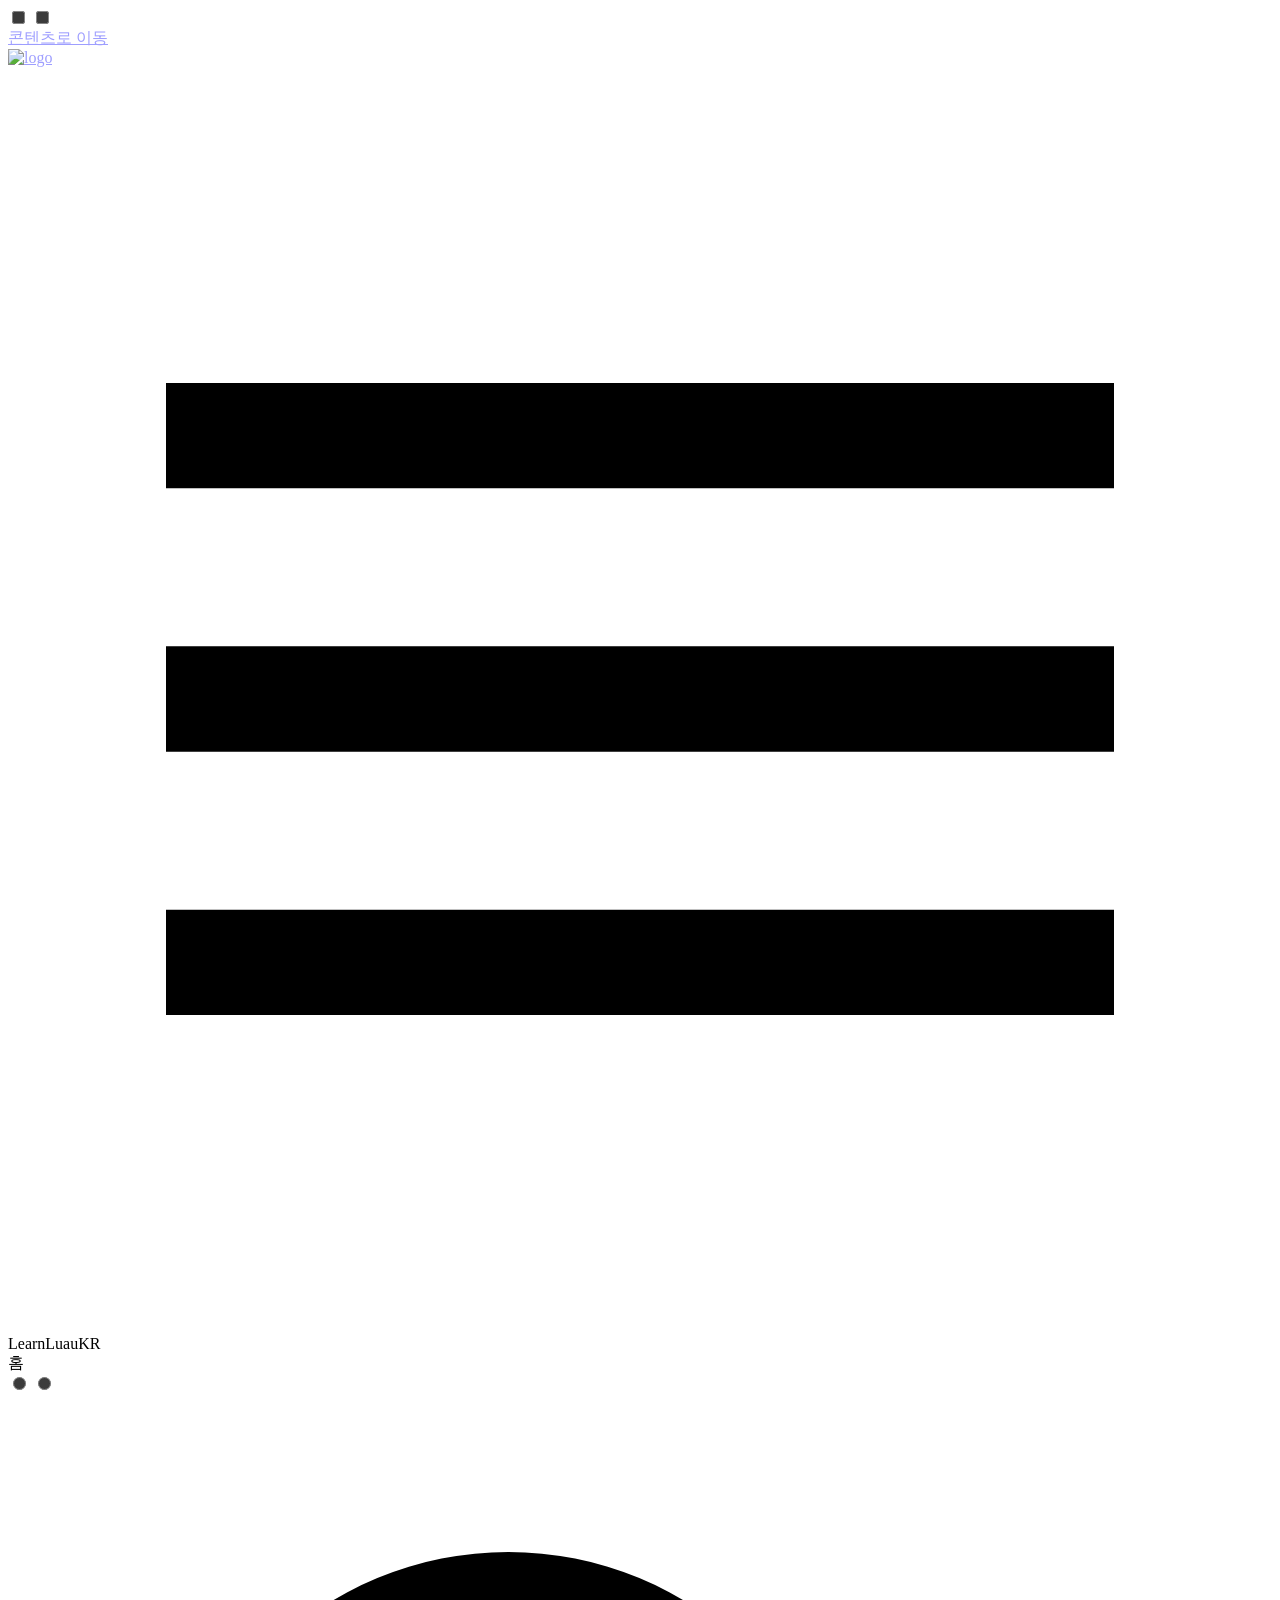
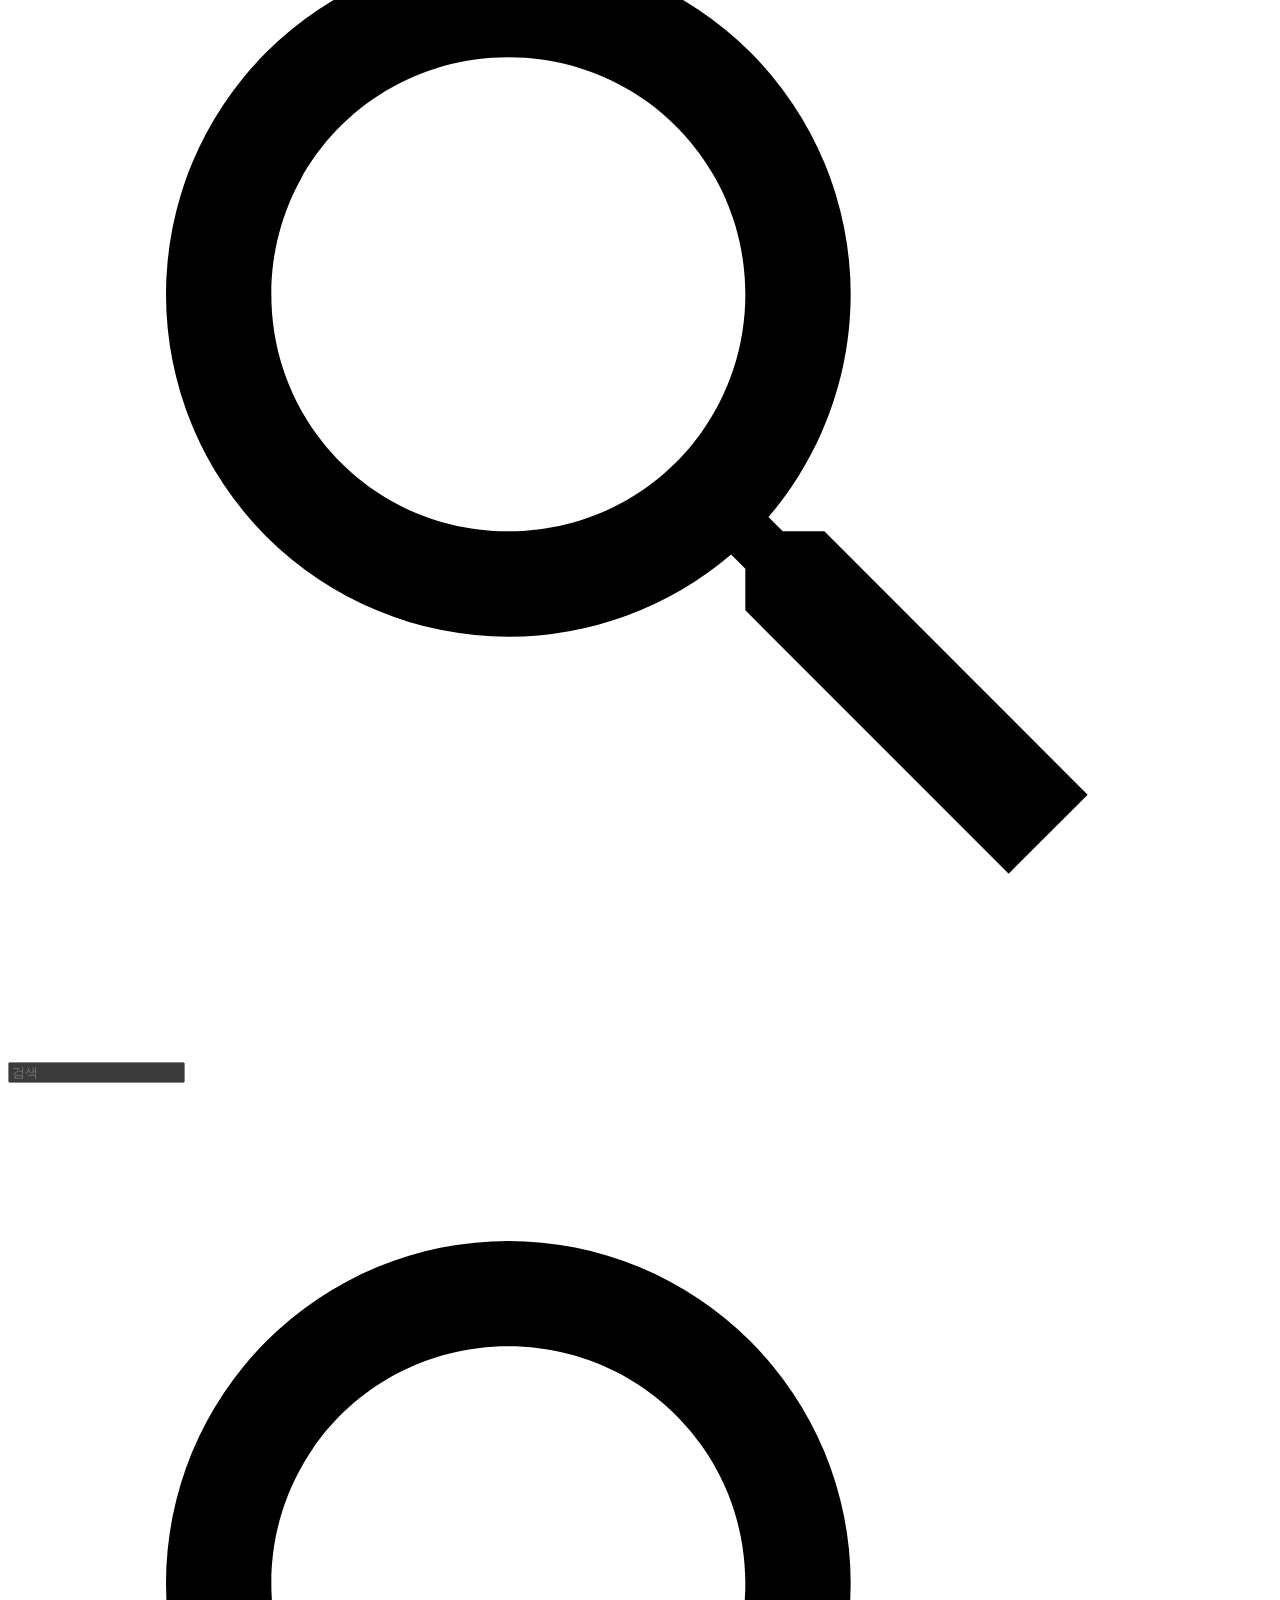
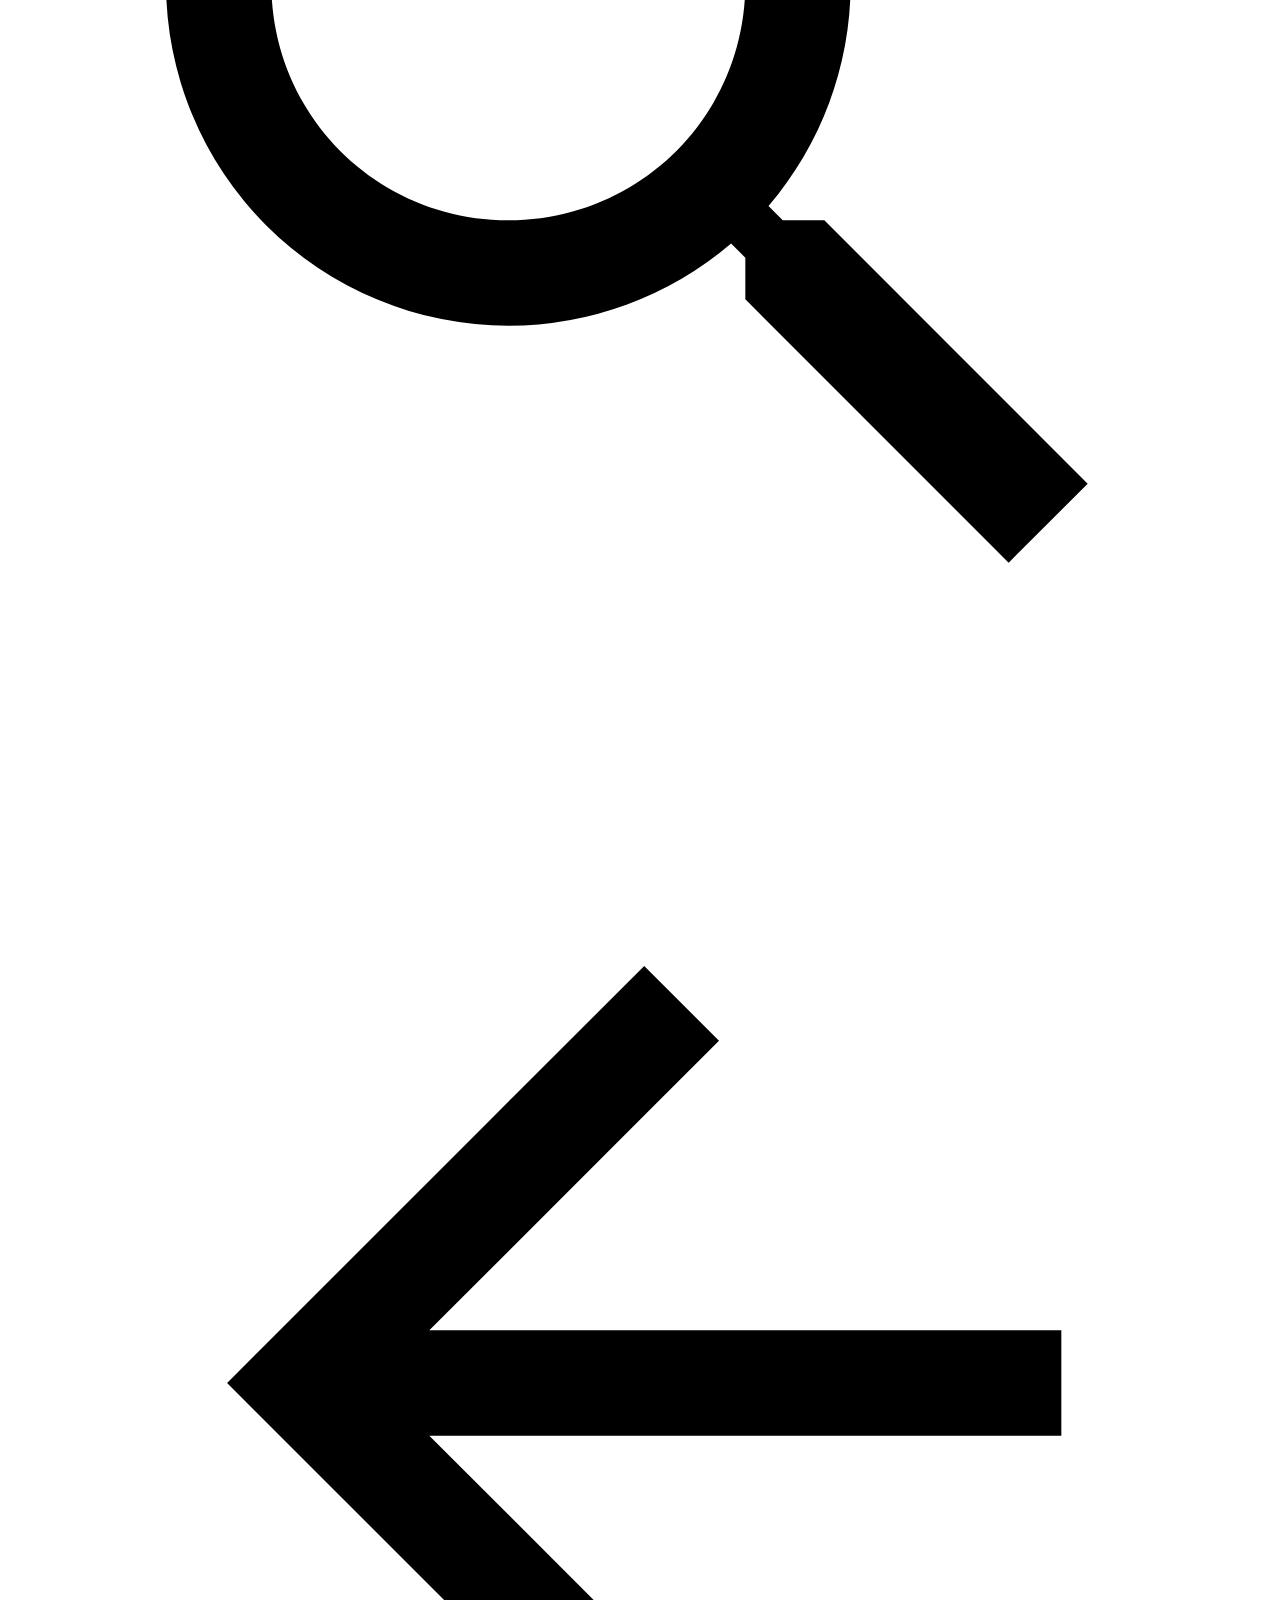
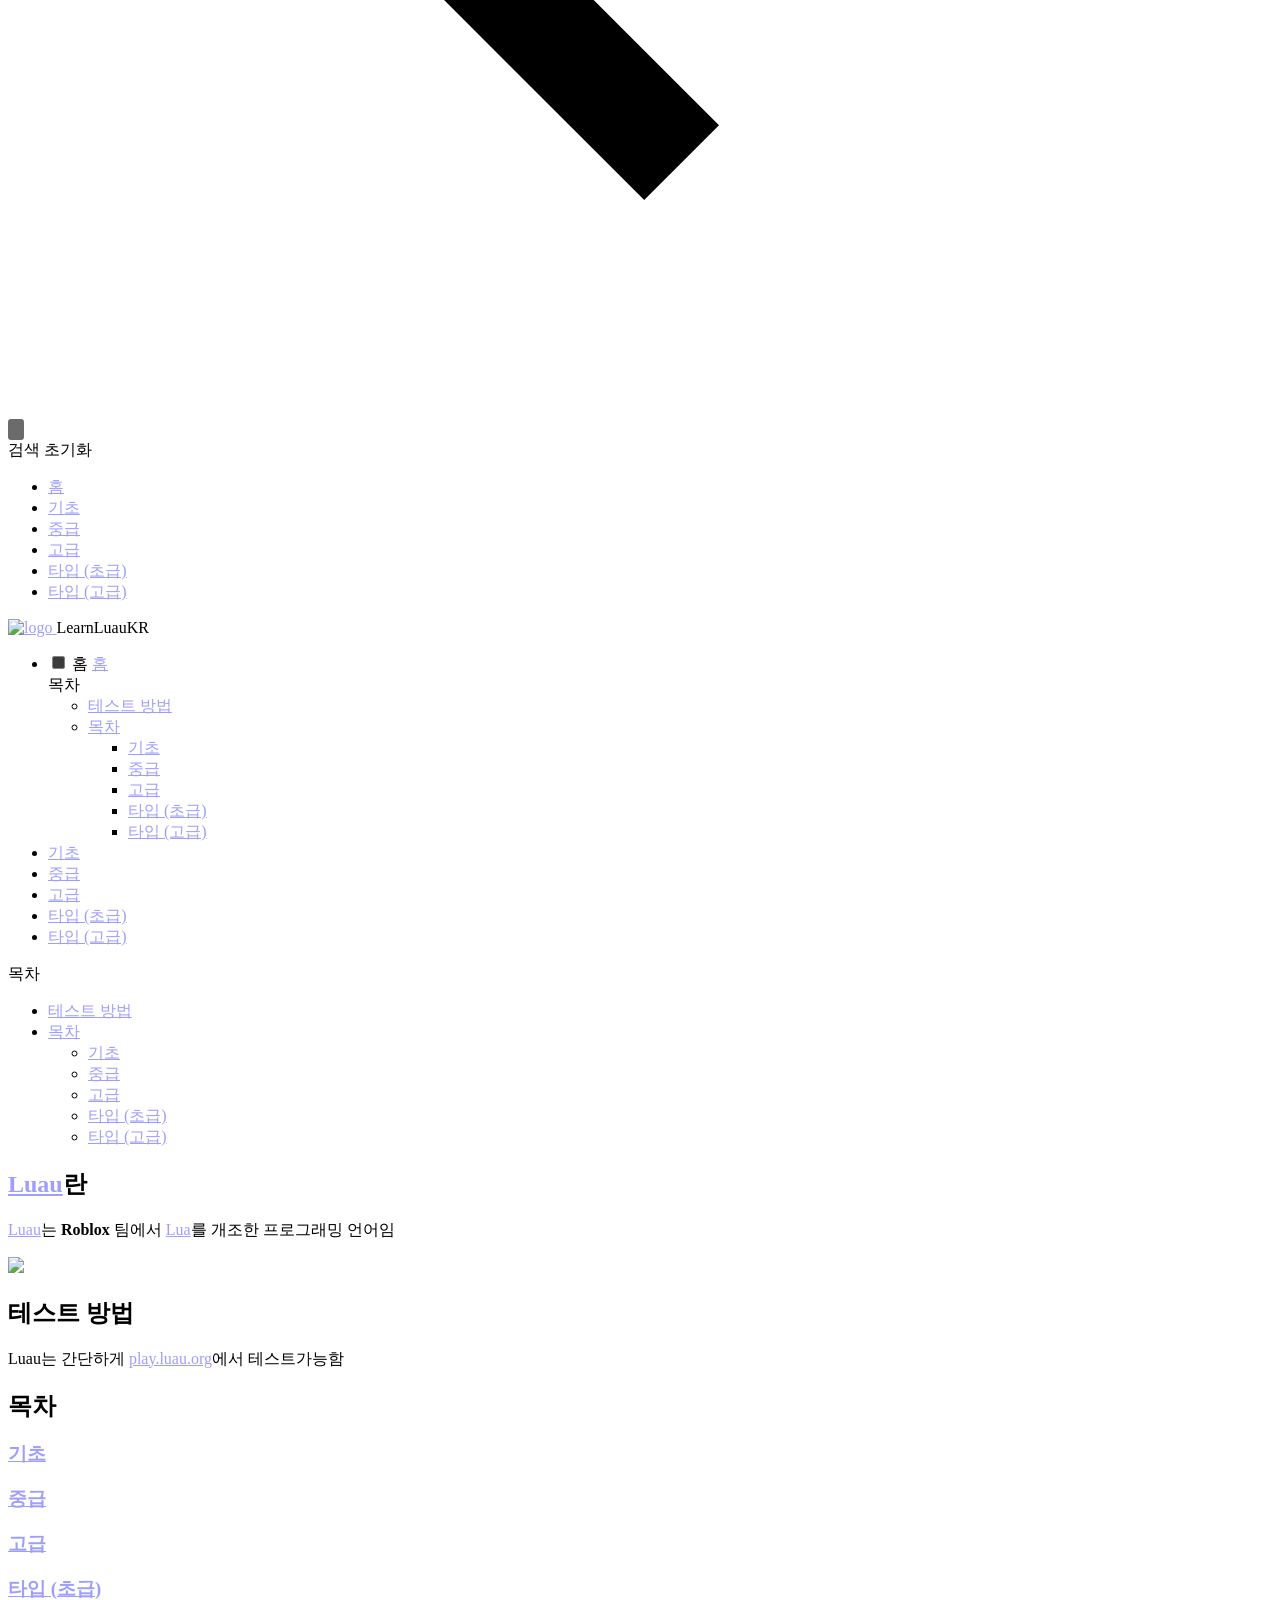
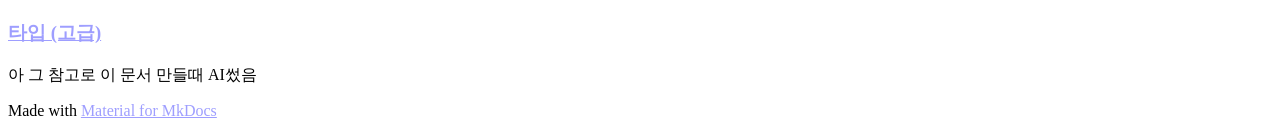
==== index.html @ 38d42d22 "Deployed b1b896c with MkDocs version: 1.6.1" ====
<!doctype html>
<html lang="ko" class="no-js">
  <head>
    
      <meta charset="utf-8">
      <meta name="viewport" content="width=device-width,initial-scale=1">
      
      
      
        <link rel="canonical" href="https://RO-BURa.github.io/LearnLuauKR/">
      
      
      
        <link rel="next" href="basics/">
      
      
        
      
      
      <link rel="icon" href="https://raw.githubusercontent.com/luau-lang/site/master/logo.svg">
      <meta name="generator" content="mkdocs-1.6.1, mkdocs-material-9.7.6">
    
    
      
        <title>LearnLuauKR</title>
      
    
    
      <link rel="stylesheet" href="assets/stylesheets/main.484c7ddc.min.css">
      
        
        <link rel="stylesheet" href="assets/stylesheets/palette.ab4e12ef.min.css">
      
      


    
    
      
    
    
      
        
        
        <link rel="preconnect" href="https://fonts.gstatic.com" crossorigin>
        <link rel="stylesheet" href="https://fonts.googleapis.com/css?family=Roboto:300,300i,400,400i,700,700i%7CRoboto+Mono:400,400i,700,700i&display=fallback">
        <style>:root{--md-text-font:"Roboto";--md-code-font:"Roboto Mono"}</style>
      
    
    
    <script>__md_scope=new URL(".",location),__md_hash=e=>[...e].reduce(((e,_)=>(e<<5)-e+_.charCodeAt(0)),0),__md_get=(e,_=localStorage,t=__md_scope)=>JSON.parse(_.getItem(t.pathname+"."+e)),__md_set=(e,_,t=localStorage,a=__md_scope)=>{try{t.setItem(a.pathname+"."+e,JSON.stringify(_))}catch(e){}}</script>
    
      

    
    
  </head>
  
  
    
    
      
    
    
    
    
    <body dir="ltr" data-md-color-scheme="slate" data-md-color-primary="indigo" data-md-color-accent="cyan">
  
    
    <input class="md-toggle" data-md-toggle="drawer" type="checkbox" id="__drawer" autocomplete="off">
    <input class="md-toggle" data-md-toggle="search" type="checkbox" id="__search" autocomplete="off">
    <label class="md-overlay" for="__drawer"></label>
    <div data-md-component="skip">
      
        
        <a href="#luau" class="md-skip">
          콘텐츠로 이동
        </a>
      
    </div>
    <div data-md-component="announce">
      
    </div>
    
    
      

<header class="md-header" data-md-component="header">
  <nav class="md-header__inner md-grid" aria-label="상단/헤더">
    <a href="." title="LearnLuauKR" class="md-header__button md-logo" aria-label="LearnLuauKR" data-md-component="logo">
      
  <img src="https://raw.githubusercontent.com/luau-lang/site/master/logo.svg" alt="logo">

    </a>
    <label class="md-header__button md-icon" for="__drawer">
      
      <svg xmlns="http://www.w3.org/2000/svg" viewBox="0 0 24 24"><path d="M3 6h18v2H3zm0 5h18v2H3zm0 5h18v2H3z"/></svg>
    </label>
    <div class="md-header__title" data-md-component="header-title">
      <div class="md-header__ellipsis">
        <div class="md-header__topic">
          <span class="md-ellipsis">
            LearnLuauKR
          </span>
        </div>
        <div class="md-header__topic" data-md-component="header-topic">
          <span class="md-ellipsis">
            
              홈
            
          </span>
        </div>
      </div>
    </div>
    
      
        <form class="md-header__option" data-md-component="palette">
  
    
    
    
    <input class="md-option" data-md-color-media="" data-md-color-scheme="slate" data-md-color-primary="indigo" data-md-color-accent="cyan"  aria-label="다크 모드"  type="radio" name="__palette" id="__palette_0">
    
      <label class="md-header__button md-icon" title="다크 모드" for="__palette_1" hidden>
        <svg xmlns="http://www.w3.org/2000/svg" viewBox="0 0 24 24"><path d="M12 18c-.89 0-1.74-.2-2.5-.55C11.56 16.5 13 14.42 13 12s-1.44-4.5-3.5-5.45C10.26 6.2 11.11 6 12 6a6 6 0 0 1 6 6 6 6 0 0 1-6 6m8-9.31V4h-4.69L12 .69 8.69 4H4v4.69L.69 12 4 15.31V20h4.69L12 23.31 15.31 20H20v-4.69L23.31 12z"/></svg>
      </label>
    
  
    
    
    
    <input class="md-option" data-md-color-media="" data-md-color-scheme="default" data-md-color-primary="indigo" data-md-color-accent="cyan"  aria-label="라이트 모드"  type="radio" name="__palette" id="__palette_1">
    
      <label class="md-header__button md-icon" title="라이트 모드" for="__palette_0" hidden>
        <svg xmlns="http://www.w3.org/2000/svg" viewBox="0 0 24 24"><path d="M12 8a4 4 0 0 0-4 4 4 4 0 0 0 4 4 4 4 0 0 0 4-4 4 4 0 0 0-4-4m0 10a6 6 0 0 1-6-6 6 6 0 0 1 6-6 6 6 0 0 1 6 6 6 6 0 0 1-6 6m8-9.31V4h-4.69L12 .69 8.69 4H4v4.69L.69 12 4 15.31V20h4.69L12 23.31 15.31 20H20v-4.69L23.31 12z"/></svg>
      </label>
    
  
</form>
      
    
    
      <script>var palette=__md_get("__palette");if(palette&&palette.color){if("(prefers-color-scheme)"===palette.color.media){var media=matchMedia("(prefers-color-scheme: light)"),input=document.querySelector(media.matches?"[data-md-color-media='(prefers-color-scheme: light)']":"[data-md-color-media='(prefers-color-scheme: dark)']");palette.color.media=input.getAttribute("data-md-color-media"),palette.color.scheme=input.getAttribute("data-md-color-scheme"),palette.color.primary=input.getAttribute("data-md-color-primary"),palette.color.accent=input.getAttribute("data-md-color-accent")}for(var[key,value]of Object.entries(palette.color))document.body.setAttribute("data-md-color-"+key,value)}</script>
    
    
    
      
      
        <label class="md-header__button md-icon" for="__search">
          
          <svg xmlns="http://www.w3.org/2000/svg" viewBox="0 0 24 24"><path d="M9.5 3A6.5 6.5 0 0 1 16 9.5c0 1.61-.59 3.09-1.56 4.23l.27.27h.79l5 5-1.5 1.5-5-5v-.79l-.27-.27A6.52 6.52 0 0 1 9.5 16 6.5 6.5 0 0 1 3 9.5 6.5 6.5 0 0 1 9.5 3m0 2C7 5 5 7 5 9.5S7 14 9.5 14 14 12 14 9.5 12 5 9.5 5"/></svg>
        </label>
        <div class="md-search" data-md-component="search" role="dialog">
  <label class="md-search__overlay" for="__search"></label>
  <div class="md-search__inner" role="search">
    <form class="md-search__form" name="search">
      <input type="text" class="md-search__input" name="query" aria-label="검색" placeholder="검색" autocapitalize="off" autocorrect="off" autocomplete="off" spellcheck="false" data-md-component="search-query" required>
      <label class="md-search__icon md-icon" for="__search">
        
        <svg xmlns="http://www.w3.org/2000/svg" viewBox="0 0 24 24"><path d="M9.5 3A6.5 6.5 0 0 1 16 9.5c0 1.61-.59 3.09-1.56 4.23l.27.27h.79l5 5-1.5 1.5-5-5v-.79l-.27-.27A6.52 6.52 0 0 1 9.5 16 6.5 6.5 0 0 1 3 9.5 6.5 6.5 0 0 1 9.5 3m0 2C7 5 5 7 5 9.5S7 14 9.5 14 14 12 14 9.5 12 5 9.5 5"/></svg>
        
        <svg xmlns="http://www.w3.org/2000/svg" viewBox="0 0 24 24"><path d="M20 11v2H8l5.5 5.5-1.42 1.42L4.16 12l7.92-7.92L13.5 5.5 8 11z"/></svg>
      </label>
      <nav class="md-search__options" aria-label="검색">
        
        <button type="reset" class="md-search__icon md-icon" title="지우기" aria-label="지우기" tabindex="-1">
          
          <svg xmlns="http://www.w3.org/2000/svg" viewBox="0 0 24 24"><path d="M19 6.41 17.59 5 12 10.59 6.41 5 5 6.41 10.59 12 5 17.59 6.41 19 12 13.41 17.59 19 19 17.59 13.41 12z"/></svg>
        </button>
      </nav>
      
    </form>
    <div class="md-search__output">
      <div class="md-search__scrollwrap" tabindex="0" data-md-scrollfix>
        <div class="md-search-result" data-md-component="search-result">
          <div class="md-search-result__meta">
            검색 초기화
          </div>
          <ol class="md-search-result__list" role="presentation"></ol>
        </div>
      </div>
    </div>
  </div>
</div>
      
    
    
  </nav>
  
</header>
    
    <div class="md-container" data-md-component="container">
      
      
        
          
            
<nav class="md-tabs" aria-label="탭" data-md-component="tabs">
  <div class="md-grid">
    <ul class="md-tabs__list">
      
        
  
  
  
    
  
  
    <li class="md-tabs__item md-tabs__item--active">
      <a href="." class="md-tabs__link">
        
  
  
    
  
  홈

      </a>
    </li>
  

      
        
  
  
  
  
    <li class="md-tabs__item">
      <a href="basics/" class="md-tabs__link">
        
  
  
    
  
  기초

      </a>
    </li>
  

      
        
  
  
  
  
    <li class="md-tabs__item">
      <a href="intermediate/" class="md-tabs__link">
        
  
  
    
  
  중급

      </a>
    </li>
  

      
        
  
  
  
  
    <li class="md-tabs__item">
      <a href="advanced/" class="md-tabs__link">
        
  
  
    
  
  고급

      </a>
    </li>
  

      
        
  
  
  
  
    <li class="md-tabs__item">
      <a href="types/beginner/" class="md-tabs__link">
        
  
  
    
  
  타입 (초급)

      </a>
    </li>
  

      
        
  
  
  
  
    <li class="md-tabs__item">
      <a href="types/advanced/" class="md-tabs__link">
        
  
  
    
  
  타입 (고급)

      </a>
    </li>
  

      
    </ul>
  </div>
</nav>
          
        
      
      <main class="md-main" data-md-component="main">
        <div class="md-main__inner md-grid">
          
            
              
              <div class="md-sidebar md-sidebar--primary" data-md-component="sidebar" data-md-type="navigation" >
                <div class="md-sidebar__scrollwrap">
                  <div class="md-sidebar__inner">
                    


  


<nav class="md-nav md-nav--primary md-nav--lifted" aria-label="네비게이션" data-md-level="0">
  <label class="md-nav__title" for="__drawer">
    <a href="." title="LearnLuauKR" class="md-nav__button md-logo" aria-label="LearnLuauKR" data-md-component="logo">
      
  <img src="https://raw.githubusercontent.com/luau-lang/site/master/logo.svg" alt="logo">

    </a>
    LearnLuauKR
  </label>
  
  <ul class="md-nav__list" data-md-scrollfix>
    
      
      
  
  
    
  
  
  
    <li class="md-nav__item md-nav__item--active">
      
      <input class="md-nav__toggle md-toggle" type="checkbox" id="__toc">
      
      
        
      
      
        <label class="md-nav__link md-nav__link--active" for="__toc">
          
  
  
  <span class="md-ellipsis">
    
  
    홈
  

    
  </span>
  
  

          <span class="md-nav__icon md-icon"></span>
        </label>
      
      <a href="." class="md-nav__link md-nav__link--active">
        
  
  
  <span class="md-ellipsis">
    
  
    홈
  

    
  </span>
  
  

      </a>
      
        

<nav class="md-nav md-nav--secondary" aria-label="목차">
  
  
  
    
  
  
    <label class="md-nav__title" for="__toc">
      <span class="md-nav__icon md-icon"></span>
      목차
    </label>
    <ul class="md-nav__list" data-md-component="toc" data-md-scrollfix>
      
        <li class="md-nav__item">
  <a href="#_1" class="md-nav__link">
    <span class="md-ellipsis">
      
        테스트 방법
      
    </span>
  </a>
  
</li>
      
        <li class="md-nav__item">
  <a href="#_2" class="md-nav__link">
    <span class="md-ellipsis">
      
        목차
      
    </span>
  </a>
  
    <nav class="md-nav" aria-label="목차">
      <ul class="md-nav__list">
        
          <li class="md-nav__item">
  <a href="#_3" class="md-nav__link">
    <span class="md-ellipsis">
      
        기초
      
    </span>
  </a>
  
</li>
        
          <li class="md-nav__item">
  <a href="#_4" class="md-nav__link">
    <span class="md-ellipsis">
      
        중급
      
    </span>
  </a>
  
</li>
        
          <li class="md-nav__item">
  <a href="#_5" class="md-nav__link">
    <span class="md-ellipsis">
      
        고급
      
    </span>
  </a>
  
</li>
        
          <li class="md-nav__item">
  <a href="#_6" class="md-nav__link">
    <span class="md-ellipsis">
      
        타입 (초급)
      
    </span>
  </a>
  
</li>
        
          <li class="md-nav__item">
  <a href="#_7" class="md-nav__link">
    <span class="md-ellipsis">
      
        타입 (고급)
      
    </span>
  </a>
  
</li>
        
      </ul>
    </nav>
  
</li>
      
    </ul>
  
</nav>
      
    </li>
  

    
      
      
  
  
  
  
    <li class="md-nav__item">
      <a href="basics/" class="md-nav__link">
        
  
  
  <span class="md-ellipsis">
    
  
    기초
  

    
  </span>
  
  

      </a>
    </li>
  

    
      
      
  
  
  
  
    <li class="md-nav__item">
      <a href="intermediate/" class="md-nav__link">
        
  
  
  <span class="md-ellipsis">
    
  
    중급
  

    
  </span>
  
  

      </a>
    </li>
  

    
      
      
  
  
  
  
    <li class="md-nav__item">
      <a href="advanced/" class="md-nav__link">
        
  
  
  <span class="md-ellipsis">
    
  
    고급
  

    
  </span>
  
  

      </a>
    </li>
  

    
      
      
  
  
  
  
    <li class="md-nav__item">
      <a href="types/beginner/" class="md-nav__link">
        
  
  
  <span class="md-ellipsis">
    
  
    타입 (초급)
  

    
  </span>
  
  

      </a>
    </li>
  

    
      
      
  
  
  
  
    <li class="md-nav__item">
      <a href="types/advanced/" class="md-nav__link">
        
  
  
  <span class="md-ellipsis">
    
  
    타입 (고급)
  

    
  </span>
  
  

      </a>
    </li>
  

    
  </ul>
</nav>
                  </div>
                </div>
              </div>
            
            
              
              <div class="md-sidebar md-sidebar--secondary" data-md-component="sidebar" data-md-type="toc" >
                <div class="md-sidebar__scrollwrap">
                  <div class="md-sidebar__inner">
                    

<nav class="md-nav md-nav--secondary" aria-label="목차">
  
  
  
    
  
  
    <label class="md-nav__title" for="__toc">
      <span class="md-nav__icon md-icon"></span>
      목차
    </label>
    <ul class="md-nav__list" data-md-component="toc" data-md-scrollfix>
      
        <li class="md-nav__item">
  <a href="#_1" class="md-nav__link">
    <span class="md-ellipsis">
      
        테스트 방법
      
    </span>
  </a>
  
</li>
      
        <li class="md-nav__item">
  <a href="#_2" class="md-nav__link">
    <span class="md-ellipsis">
      
        목차
      
    </span>
  </a>
  
    <nav class="md-nav" aria-label="목차">
      <ul class="md-nav__list">
        
          <li class="md-nav__item">
  <a href="#_3" class="md-nav__link">
    <span class="md-ellipsis">
      
        기초
      
    </span>
  </a>
  
</li>
        
          <li class="md-nav__item">
  <a href="#_4" class="md-nav__link">
    <span class="md-ellipsis">
      
        중급
      
    </span>
  </a>
  
</li>
        
          <li class="md-nav__item">
  <a href="#_5" class="md-nav__link">
    <span class="md-ellipsis">
      
        고급
      
    </span>
  </a>
  
</li>
        
          <li class="md-nav__item">
  <a href="#_6" class="md-nav__link">
    <span class="md-ellipsis">
      
        타입 (초급)
      
    </span>
  </a>
  
</li>
        
          <li class="md-nav__item">
  <a href="#_7" class="md-nav__link">
    <span class="md-ellipsis">
      
        타입 (고급)
      
    </span>
  </a>
  
</li>
        
      </ul>
    </nav>
  
</li>
      
    </ul>
  
</nav>
                  </div>
                </div>
              </div>
            
          
          
            <div class="md-content" data-md-component="content">
              
              <article class="md-content__inner md-typeset">
                
                  



<h1 id="luau"><a href="https://luau.org/"><strong>Luau</strong></a>란</h1>
<p><a href="https://luau.org/">Luau</a>는 <strong>Roblox</strong> 팀에서 <a href="https://www.lua.org/">Lua</a>를 개조한 프로그래밍 언어임</p>
<p><img src="https://raw.githubusercontent.com/luau-lang/site/master/logo.svg" width="50%"></p>
<h2 id="_1">테스트 방법</h2>
<p>Luau는 간단하게 <a href="https://play.luau.org">play.luau.org</a>에서 테스트가능함</p>
<h2 id="_2">목차</h2>
<h3 id="_3"><a href="basics/">기초</a></h3>
<h3 id="_4"><a href="intermediate/">중급</a></h3>
<h3 id="_5"><a href="advanced/">고급</a></h3>
<h3 id="_6"><a href="types/beginner/">타입 (초급)</a></h3>
<h3 id="_7"><a href="types/advanced/">타입 (고급)</a></h3>
<p>아 그 참고로 이 문서 만들때 AI썼음</p>












                
              </article>
            </div>
          
          
<script>var target=document.getElementById(location.hash.slice(1));target&&target.name&&(target.checked=target.name.startsWith("__tabbed_"))</script>
        </div>
        
          <button type="button" class="md-top md-icon" data-md-component="top" hidden>
  
  <svg xmlns="http://www.w3.org/2000/svg" viewBox="0 0 24 24"><path d="M13 20h-2V8l-5.5 5.5-1.42-1.42L12 4.16l7.92 7.92-1.42 1.42L13 8z"/></svg>
  맨위로
</button>
        
      </main>
      
        <footer class="md-footer">
  
  <div class="md-footer-meta md-typeset">
    <div class="md-footer-meta__inner md-grid">
      <div class="md-copyright">
  
  
    Made with
    <a href="https://squidfunk.github.io/mkdocs-material/" target="_blank" rel="noopener">
      Material for MkDocs
    </a>
  
</div>
      
    </div>
  </div>
</footer>
      
    </div>
    <div class="md-dialog" data-md-component="dialog">
      <div class="md-dialog__inner md-typeset"></div>
    </div>
    
    
    
      
      
      <script id="__config" type="application/json">{"annotate": null, "base": ".", "features": ["navigation.tabs", "navigation.sections", "navigation.top", "content.code.copy", "content.code.annotate"], "search": "assets/javascripts/workers/search.2c215733.min.js", "tags": null, "translations": {"clipboard.copied": "\ud074\ub9bd\ubcf4\ub4dc\uc5d0 \ubcf5\uc0ac\ub428", "clipboard.copy": "\ud074\ub9bd\ubcf4\ub4dc\ub85c \ubcf5\uc0ac", "search.result.more.one": "\uc774 \ubb38\uc11c\uc5d0\uc11c 1\uac1c\uc758 \uac80\uc0c9 \uacb0\uacfc \ub354 \ubcf4\uae30", "search.result.more.other": "\uc774 \ubb38\uc11c\uc5d0\uc11c #\uac1c\uc758 \uac80\uc0c9 \uacb0\uacfc \ub354 \ubcf4\uae30", "search.result.none": "\uac80\uc0c9\uc5b4\uc640 \uc77c\uce58\ud558\ub294 \ubb38\uc11c\uac00 \uc5c6\uc2b5\ub2c8\ub2e4", "search.result.one": "1\uac1c\uc758 \uc77c\uce58\ud558\ub294 \ubb38\uc11c", "search.result.other": "#\uac1c\uc758 \uc77c\uce58\ud558\ub294 \ubb38\uc11c", "search.result.placeholder": "\uac80\uc0c9\uc5b4\ub97c \uc785\ub825\ud558\uc138\uc694", "search.result.term.missing": "\ud3ec\ud568\ub418\uc9c0 \uc54a\uc740 \uac80\uc0c9\uc5b4", "select.version": "\ubc84\uc804 \uc120\ud0dd"}, "version": null}</script>
    
    
      <script src="assets/javascripts/bundle.79ae519e.min.js"></script>
      
    
  </body>
</html>
---- assets/stylesheets/main.484c7ddc.min.css ----
@charset "UTF-8";html{-webkit-text-size-adjust:none;-moz-text-size-adjust:none;text-size-adjust:none;box-sizing:border-box}*,:after,:before{box-sizing:inherit}@media (prefers-reduced-motion){*,:after,:before{transition:none!important}}body{margin:0}a,button,input,label{-webkit-tap-highlight-color:transparent}a{color:inherit;text-decoration:none}hr{border:0;box-sizing:initial;display:block;height:.05rem;overflow:visible;padding:0}small{font-size:80%}sub,sup{line-height:1em}img{border-style:none}table{border-collapse:initial;border-spacing:0}td,th{font-weight:400;vertical-align:top}button{background:#0000;border:0;font-family:inherit;font-size:inherit;margin:0;padding:0}input{border:0;outline:none}:root{--md-primary-fg-color:#4051b5;--md-primary-fg-color--light:#5d6cc0;--md-primary-fg-color--dark:#303fa1;--md-primary-bg-color:#fff;--md-primary-bg-color--light:#ffffffb3;--md-accent-fg-color:#526cfe;--md-accent-fg-color--transparent:#526cfe1a;--md-accent-bg-color:#fff;--md-accent-bg-color--light:#ffffffb3}[data-md-color-scheme=default]{color-scheme:light}[data-md-color-scheme=default] img[src$="#gh-dark-mode-only"],[data-md-color-scheme=default] img[src$="#only-dark"]{display:none}:root,[data-md-color-scheme=default]{--md-hue:225deg;--md-default-fg-color:#000000de;--md-default-fg-color--light:#0000008a;--md-default-fg-color--lighter:#00000052;--md-default-fg-color--lightest:#00000012;--md-default-bg-color:#fff;--md-default-bg-color--light:#ffffffb3;--md-default-bg-color--lighter:#ffffff4d;--md-default-bg-color--lightest:#ffffff1f;--md-code-fg-color:#36464e;--md-code-bg-color:#f5f5f5;--md-code-bg-color--light:#f5f5f5b3;--md-code-bg-color--lighter:#f5f5f54d;--md-code-hl-color:#4287ff;--md-code-hl-color--light:#4287ff1a;--md-code-hl-number-color:#d52a2a;--md-code-hl-special-color:#db1457;--md-code-hl-function-color:#a846b9;--md-code-hl-constant-color:#6e59d9;--md-code-hl-keyword-color:#3f6ec6;--md-code-hl-string-color:#1c7d4d;--md-code-hl-name-color:var(--md-code-fg-color);--md-code-hl-operator-color:var(--md-default-fg-color--light);--md-code-hl-punctuation-color:var(--md-default-fg-color--light);--md-code-hl-comment-color:var(--md-default-fg-color--light);--md-code-hl-generic-color:var(--md-default-fg-color--light);--md-code-hl-variable-color:var(--md-default-fg-color--light);--md-typeset-color:var(--md-default-fg-color);--md-typeset-a-color:var(--md-primary-fg-color);--md-typeset-del-color:#f5503d26;--md-typeset-ins-color:#0bd57026;--md-typeset-kbd-color:#fafafa;--md-typeset-kbd-accent-color:#fff;--md-typeset-kbd-border-color:#b8b8b8;--md-typeset-mark-color:#ffff0080;--md-typeset-table-color:#0000001f;--md-typeset-table-color--light:rgba(0,0,0,.035);--md-admonition-fg-color:var(--md-default-fg-color);--md-admonition-bg-color:var(--md-default-bg-color);--md-warning-fg-color:#000000de;--md-warning-bg-color:#ff9;--md-footer-fg-color:#fff;--md-footer-fg-color--light:#ffffffb3;--md-footer-fg-color--lighter:#ffffff73;--md-footer-bg-color:#000000de;--md-footer-bg-color--dark:#00000052;--md-shadow-z1:0 0.2rem 0.5rem #0000000d,0 0 0.05rem #0000001a;--md-shadow-z2:0 0.2rem 0.5rem #0000001a,0 0 0.05rem #00000040;--md-shadow-z3:0 0.2rem 0.5rem #0003,0 0 0.05rem #00000059}.md-icon svg{fill:currentcolor;display:block;height:1.2rem;width:1.2rem}body{-webkit-font-smoothing:antialiased;-moz-osx-font-smoothing:grayscale;--md-text-font-family:var(--md-text-font,_),-apple-system,BlinkMacSystemFont,Helvetica,Arial,sans-serif;--md-code-font-family:var(--md-code-font,_),SFMono-Regular,Consolas,Menlo,monospace}aside,body,input{font-feature-settings:"kern","liga";color:var(--md-typeset-color);font-family:var(--md-text-font-family)}code,kbd,pre{font-feature-settings:"kern";font-family:var(--md-code-font-family)}:root{--md-typeset-table-sort-icon:url('data:image/svg+xml;charset=utf-8,<svg xmlns="http://www.w3.org/2000/svg" viewBox="0 0 24 24"><path d="m18 21-4-4h3V7h-3l4-4 4 4h-3v10h3M2 19v-2h10v2M2 13v-2h7v2M2 7V5h4v2z"/></svg>');--md-typeset-table-sort-icon--asc:url('data:image/svg+xml;charset=utf-8,<svg xmlns="http://www.w3.org/2000/svg" viewBox="0 0 24 24"><path d="M19 17h3l-4 4-4-4h3V3h2M2 17h10v2H2M6 5v2H2V5m0 6h7v2H2z"/></svg>');--md-typeset-table-sort-icon--desc:url('data:image/svg+xml;charset=utf-8,<svg xmlns="http://www.w3.org/2000/svg" viewBox="0 0 24 24"><path d="M19 7h3l-4-4-4 4h3v14h2M2 17h10v2H2M6 5v2H2V5m0 6h7v2H2z"/></svg>')}.md-typeset{-webkit-print-color-adjust:exact;color-adjust:exact;font-size:.8rem;line-height:1.6;overflow-wrap:break-word}@media print{.md-typeset{font-size:.68rem}}.md-typeset blockquote,.md-typeset dl,.md-typeset figure,.md-typeset ol,.md-typeset pre,.md-typeset ul{margin-bottom:1em;margin-top:1em}.md-typeset h1{color:var(--md-default-fg-color--light);font-size:2em;line-height:1.3;margin:0 0 1.25em}.md-typeset h1,.md-typeset h2{font-weight:300;letter-spacing:-.01em}.md-typeset h2{font-size:1.5625em;line-height:1.4;margin:1.6em 0 .64em}.md-typeset h3{font-size:1.25em;font-weight:400;letter-spacing:-.01em;line-height:1.5;margin:1.6em 0 .8em}.md-typeset h2+h3{margin-top:.8em}.md-typeset h4{font-weight:700;letter-spacing:-.01em;margin:1em 0}.md-typeset h5,.md-typeset h6{color:var(--md-default-fg-color--light);font-size:.8em;font-weight:700;letter-spacing:-.01em;margin:1.25em 0}.md-typeset h5{text-transform:uppercase}.md-typeset h5 code{text-transform:none}.md-typeset hr{border-bottom:.05rem solid var(--md-default-fg-color--lightest);display:flow-root;margin:1.5em 0}.md-typeset a{color:var(--md-typeset-a-color);word-break:break-word}.md-typeset a,.md-typeset a:before{transition:color 125ms}.md-typeset a:focus,.md-typeset a:hover{color:var(--md-accent-fg-color)}.md-typeset a:focus code,.md-typeset a:hover code{background-color:var(--md-accent-fg-color--transparent);color:var(--md-accent-fg-color)}.md-typeset a code{color:var(--md-typeset-a-color)}.md-typeset a.focus-visible{outline-color:var(--md-accent-fg-color);outline-offset:.2rem}.md-typeset code,.md-typeset kbd,.md-typeset pre{color:var(--md-code-fg-color);direction:ltr;font-variant-ligatures:none;transition:background-color 125ms}@media print{.md-typeset code,.md-typeset kbd,.md-typeset pre{white-space:pre-wrap}}.md-typeset code{background-color:var(--md-code-bg-color);border-radius:.1rem;-webkit-box-decoration-break:clone;box-decoration-break:clone;font-size:.85em;padding:0 .2941176471em;transition:color 125ms,background-color 125ms;word-break:break-word}.md-typeset code:not(.focus-visible){-webkit-tap-highlight-color:transparent;outline:none}.md-typeset pre{display:flow-root;line-height:1.4;position:relative}.md-typeset pre>code{-webkit-box-decoration-break:slice;box-decoration-break:slice;box-shadow:none;display:block;margin:0;outline-color:var(--md-accent-fg-color);overflow:auto;padding:.7720588235em 1.1764705882em;scrollbar-color:var(--md-default-fg-color--lighter) #0000;scrollbar-width:thin;touch-action:auto;word-break:normal}.md-typeset pre>code:hover{scrollbar-color:var(--md-accent-fg-color) #0000}.md-typeset pre>code::-webkit-scrollbar{height:.2rem;width:.2rem}.md-typeset pre>code::-webkit-scrollbar-thumb{background-color:var(--md-default-fg-color--lighter)}.md-typeset pre>code::-webkit-scrollbar-thumb:hover{background-color:var(--md-accent-fg-color)}.md-typeset kbd{background-color:var(--md-typeset-kbd-color);border-radius:.1rem;box-shadow:0 .1rem 0 .05rem var(--md-typeset-kbd-border-color),0 .1rem 0 var(--md-typeset-kbd-border-color),0 -.1rem .2rem var(--md-typeset-kbd-accent-color) inset;color:var(--md-default-fg-color);display:inline-block;font-size:.75em;padding:0 .6666666667em;vertical-align:text-top;word-break:break-word}.md-typeset mark{background-color:var(--md-typeset-mark-color);-webkit-box-decoration-break:clone;box-decoration-break:clone;color:inherit;word-break:break-word}.md-typeset abbr{cursor:help;text-decoration:none}.md-typeset [data-preview],.md-typeset abbr{border-bottom:.05rem dotted var(--md-default-fg-color--light)}.md-typeset small{opacity:.75}[dir=ltr] .md-typeset sub,[dir=ltr] .md-typeset sup{margin-left:.078125em}[dir=rtl] .md-typeset sub,[dir=rtl] .md-typeset sup{margin-right:.078125em}[dir=ltr] .md-typeset blockquote{padding-left:.6rem}[dir=rtl] .md-typeset blockquote{padding-right:.6rem}[dir=ltr] .md-typeset blockquote{border-left:.2rem solid var(--md-default-fg-color--lighter)}[dir=rtl] .md-typeset blockquote{border-right:.2rem solid var(--md-default-fg-color--lighter)}.md-typeset blockquote{color:var(--md-default-fg-color--light);margin-left:0;margin-right:0}.md-typeset ul{list-style-type:disc}.md-typeset ul[type]{list-style-type:revert-layer}[dir=ltr] .md-typeset ol,[dir=ltr] .md-typeset ul{margin-left:.625em}[dir=rtl] .md-typeset ol,[dir=rtl] .md-typeset ul{margin-right:.625em}.md-typeset ol,.md-typeset ul{padding:0}.md-typeset ol:not([hidden]),.md-typeset ul:not([hidden]){display:flow-root}.md-typeset ol ol,.md-typeset ul ol{list-style-type:lower-alpha}.md-typeset ol ol ol,.md-typeset ul ol ol{list-style-type:lower-roman}.md-typeset ol ol ol ol,.md-typeset ul ol ol ol{list-style-type:upper-alpha}.md-typeset ol ol ol ol ol,.md-typeset ul ol ol ol ol{list-style-type:upper-roman}.md-typeset ol[type],.md-typeset ul[type]{list-style-type:revert-layer}[dir=ltr] .md-typeset ol li,[dir=ltr] .md-typeset ul li{margin-left:1.25em}[dir=rtl] .md-typeset ol li,[dir=rtl] .md-typeset ul li{margin-right:1.25em}.md-typeset ol li,.md-typeset ul li{margin-bottom:.5em}.md-typeset ol li blockquote,.md-typeset ol li p,.md-typeset ul li blockquote,.md-typeset ul li p{margin:.5em 0}.md-typeset ol li:last-child,.md-typeset ul li:last-child{margin-bottom:0}[dir=ltr] .md-typeset ol li ol,[dir=ltr] .md-typeset ol li ul,[dir=ltr] .md-typeset ul li ol,[dir=ltr] .md-typeset ul li ul{margin-left:.625em}[dir=rtl] .md-typeset ol li ol,[dir=rtl] .md-typeset ol li ul,[dir=rtl] .md-typeset ul li ol,[dir=rtl] .md-typeset ul li ul{margin-right:.625em}.md-typeset ol li ol,.md-typeset ol li ul,.md-typeset ul li ol,.md-typeset ul li ul{margin-bottom:.5em;margin-top:.5em}[dir=ltr] .md-typeset dd{margin-left:1.875em}[dir=rtl] .md-typeset dd{margin-right:1.875em}.md-typeset dd{margin-bottom:1.5em;margin-top:1em}.md-typeset img,.md-typeset svg,.md-typeset video{height:auto;max-width:100%}.md-typeset img[align=left]{margin:1em 1em 1em 0}.md-typeset img[align=right]{margin:1em 0 1em 1em}.md-typeset img[align]:only-child{margin-top:0}.md-typeset figure{display:flow-root;margin:1em auto;max-width:100%;text-align:center;width:fit-content}.md-typeset figure img{display:block;margin:0 auto}.md-typeset figcaption{font-style:italic;margin:1em auto;max-width:24rem}.md-typeset iframe{max-width:100%}.md-typeset table:not([class]){background-color:var(--md-default-bg-color);border:.05rem solid var(--md-typeset-table-color);border-radius:.1rem;display:inline-block;font-size:.64rem;max-width:100%;overflow:auto;touch-action:auto}@media print{.md-typeset table:not([class]){display:table}}.md-typeset table:not([class])+*{margin-top:1.5em}.md-typeset table:not([class]) td>:first-child,.md-typeset table:not([class]) th>:first-child{margin-top:0}.md-typeset table:not([class]) td>:last-child,.md-typeset table:not([class]) th>:last-child{margin-bottom:0}.md-typeset table:not([class]) td:not([align]),.md-typeset table:not([class]) th:not([align]){text-align:left}[dir=rtl] .md-typeset table:not([class]) td:not([align]),[dir=rtl] .md-typeset table:not([class]) th:not([align]){text-align:right}.md-typeset table:not([class]) th{font-weight:700;min-width:5rem;padding:.9375em 1.25em;vertical-align:top}.md-typeset table:not([class]) td{border-top:.05rem solid var(--md-typeset-table-color);padding:.9375em 1.25em;vertical-align:top}.md-typeset table:not([class]) tbody tr{transition:background-color 125ms}.md-typeset table:not([class]) tbody tr:hover{background-color:var(--md-typeset-table-color--light);box-shadow:0 .05rem 0 var(--md-default-bg-color) inset}.md-typeset table:not([class]) a{word-break:normal}.md-typeset table th[role=columnheader]{cursor:pointer}[dir=ltr] .md-typeset table th[role=columnheader]:after{margin-left:.5em}[dir=rtl] .md-typeset table th[role=columnheader]:after{margin-right:.5em}.md-typeset table th[role=columnheader]:after{content:"";display:inline-block;height:1.2em;-webkit-mask-image:var(--md-typeset-table-sort-icon);mask-image:var(--md-typeset-table-sort-icon);-webkit-mask-repeat:no-repeat;mask-repeat:no-repeat;-webkit-mask-size:contain;mask-size:contain;transition:background-color 125ms;vertical-align:text-bottom;width:1.2em}.md-typeset table th[role=columnheader]:hover:after{background-color:var(--md-default-fg-color--lighter)}.md-typeset table th[role=columnheader][aria-sort=ascending]:after{background-color:var(--md-default-fg-color--light);-webkit-mask-image:var(--md-typeset-table-sort-icon--asc);mask-image:var(--md-typeset-table-sort-icon--asc)}.md-typeset table th[role=columnheader][aria-sort=descending]:after{background-color:var(--md-default-fg-color--light);-webkit-mask-image:var(--md-typeset-table-sort-icon--desc);mask-image:var(--md-typeset-table-sort-icon--desc)}.md-typeset__scrollwrap{margin:1em -.8rem;overflow-x:auto;touch-action:auto}.md-typeset__table{display:inline-block;margin-bottom:.5em;padding:0 .8rem}@media print{.md-typeset__table{display:block}}html .md-typeset__table table{display:table;margin:0;overflow:hidden;width:100%}@media screen and (max-width:44.984375em){.md-content__inner>pre{margin:1em -.8rem}.md-content__inner>pre code{border-radius:0}}.md-typeset .md-author{border-radius:100%;display:block;flex-shrink:0;height:1.6rem;overflow:hidden;position:relative;transition:color 125ms,transform 125ms;width:1.6rem}.md-typeset .md-author img{display:block}.md-typeset .md-author--more{background:var(--md-default-fg-color--lightest);color:var(--md-default-fg-color--lighter);font-size:.6rem;font-weight:700;line-height:1.6rem;text-align:center}.md-typeset .md-author--long{height:2.4rem;width:2.4rem}.md-typeset a.md-author{transform:scale(1)}.md-typeset a.md-author img{border-radius:100%;filter:grayscale(100%) opacity(75%);transition:filter 125ms}.md-typeset a.md-author:focus,.md-typeset a.md-author:hover{transform:scale(1.1);z-index:1}.md-typeset a.md-author:focus img,.md-typeset a.md-author:hover img{filter:grayscale(0)}.md-banner{background-color:var(--md-footer-bg-color);color:var(--md-footer-fg-color);overflow:auto}@media print{.md-banner{display:none}}.md-banner--warning{background-color:var(--md-warning-bg-color);color:var(--md-warning-fg-color)}.md-banner__inner{font-size:.7rem;margin:.6rem auto;padding:0 .8rem}[dir=ltr] .md-banner__button{float:right}[dir=rtl] .md-banner__button{float:left}.md-banner__button{color:inherit;cursor:pointer;transition:opacity .25s}.no-js .md-banner__button{display:none}.md-banner__button:hover{opacity:.7}html{font-size:125%;height:100%;overflow-x:hidden}@media screen and (min-width:100em){html{font-size:137.5%}}@media screen and (min-width:125em){html{font-size:150%}}body{background-color:var(--md-default-bg-color);display:flex;flex-direction:column;font-size:.5rem;min-height:100%;position:relative;width:100%}@media print{body{display:block}}@media screen and (max-width:59.984375em){body[data-md-scrolllock]{position:fixed}}.md-grid{margin-left:auto;margin-right:auto;max-width:61rem}.md-container{display:flex;flex-direction:column;flex-grow:1}@media print{.md-container{display:block}}.md-main{flex-grow:1}.md-main__inner{display:flex;height:100%;margin-top:1.5rem}.md-ellipsis{overflow:hidden;text-overflow:ellipsis}.md-toggle{display:none}.md-option{height:0;opacity:0;position:absolute;width:0}.md-option:checked+label:not([hidden]){display:block}.md-option.focus-visible+label{outline-color:var(--md-accent-fg-color);outline-style:auto}.md-skip{background-color:var(--md-default-fg-color);border-radius:.1rem;color:var(--md-default-bg-color);font-size:.64rem;margin:.5rem;opacity:0;outline-color:var(--md-accent-fg-color);padding:.3rem .5rem;position:fixed;transform:translateY(.4rem);z-index:-1}.md-skip:focus{opacity:1;transform:translateY(0);transition:transform .25s cubic-bezier(.4,0,.2,1),opacity 175ms 75ms;z-index:10}@page{margin:25mm}:root{--md-clipboard-icon:url('data:image/svg+xml;charset=utf-8,<svg xmlns="http://www.w3.org/2000/svg" viewBox="0 0 24 24"><path d="M19 21H8V7h11m0-2H8a2 2 0 0 0-2 2v14a2 2 0 0 0 2 2h11a2 2 0 0 0 2-2V7a2 2 0 0 0-2-2m-3-4H4a2 2 0 0 0-2 2v14h2V3h12z"/></svg>')}.md-clipboard{border-radius:.1rem;color:var(--md-default-fg-color--lightest);cursor:pointer;height:1.5em;outline-color:var(--md-accent-fg-color);outline-offset:.1rem;transition:color .25s;width:1.5em;z-index:1}@media print{.md-clipboard{display:none}}.md-clipboard:not(.focus-visible){-webkit-tap-highlight-color:transparent;outline:none}:hover>.md-clipboard{color:var(--md-default-fg-color--light)}.md-clipboard:focus,.md-clipboard:hover{color:var(--md-accent-fg-color)}.md-clipboard:after{background-color:currentcolor;content:"";display:block;height:1.125em;margin:0 auto;-webkit-mask-image:var(--md-clipboard-icon);mask-image:var(--md-clipboard-icon);-webkit-mask-position:center;mask-position:center;-webkit-mask-repeat:no-repeat;mask-repeat:no-repeat;-webkit-mask-size:contain;mask-size:contain;width:1.125em}.md-clipboard--inline{cursor:pointer}.md-clipboard--inline code{transition:color .25s,background-color .25s}.md-clipboard--inline:focus code,.md-clipboard--inline:hover code{background-color:var(--md-accent-fg-color--transparent);color:var(--md-accent-fg-color)}:root{--md-code-select-icon:url('data:image/svg+xml;charset=utf-8,<svg xmlns="http://www.w3.org/2000/svg" viewBox="0 0 24 24"><path d="M19 19h-4v2h4c1.1 0 2-.9 2-2v-4h-2m0-12h-4v2h4v4h2V5c0-1.1-.9-2-2-2M5 5h4V3H5c-1.1 0-2 .9-2 2v4h2m0 6H3v4c0 1.1.9 2 2 2h4v-2H5zm2-4h2v2H7zm4 0h2v2h-2zm4 0h2v2h-2zM7 7h2v2H7zm4 0h2v2h-2zm4 0h2v2h-2zm-8 8h2v2H7zm4 0h2v2h-2zm4 0h2v2h-2z"/></svg>');--md-code-copy-icon:url('data:image/svg+xml;charset=utf-8,<svg xmlns="http://www.w3.org/2000/svg" viewBox="0 0 24 24"><path d="M19 21H8V7h11m0-2H8a2 2 0 0 0-2 2v14a2 2 0 0 0 2 2h11a2 2 0 0 0 2-2V7a2 2 0 0 0-2-2m-3-4H4a2 2 0 0 0-2 2v14h2V3h12z"/></svg>')}.md-typeset .md-code__content{display:grid}.md-code__nav{background-color:var(--md-code-bg-color--lighter);border-radius:.1rem;display:flex;gap:.2rem;padding:.2rem;position:absolute;right:.25em;top:.25em;transition:background-color .25s;z-index:1}:hover>.md-code__nav{background-color:var(--md-code-bg-color--light)}.md-code__button{color:var(--md-default-fg-color--lightest);cursor:pointer;display:block;height:1.5em;outline-color:var(--md-accent-fg-color);outline-offset:.1rem;transition:color .25s;width:1.5em}:hover>*>.md-code__button{color:var(--md-default-fg-color--light)}.md-code__button.focus-visible,.md-code__button:hover{color:var(--md-accent-fg-color)}.md-code__button--active{color:var(--md-default-fg-color)!important}.md-code__button:after{background-color:currentcolor;content:"";display:block;height:1.125em;margin:0 auto;-webkit-mask-position:center;mask-position:center;-webkit-mask-repeat:no-repeat;mask-repeat:no-repeat;-webkit-mask-size:contain;mask-size:contain;width:1.125em}.md-code__button[data-md-type=select]:after{-webkit-mask-image:var(--md-code-select-icon);mask-image:var(--md-code-select-icon)}.md-code__button[data-md-type=copy]:after{-webkit-mask-image:var(--md-code-copy-icon);mask-image:var(--md-code-copy-icon)}@keyframes consent{0%{opacity:0;transform:translateY(100%)}to{opacity:1;transform:translateY(0)}}@keyframes overlay{0%{opacity:0}to{opacity:1}}.md-consent__overlay{animation:overlay .25s both;-webkit-backdrop-filter:blur(.1rem);backdrop-filter:blur(.1rem);background-color:#0000008a;height:100%;opacity:1;position:fixed;top:0;width:100%;z-index:5}.md-consent__inner{animation:consent .5s cubic-bezier(.1,.7,.1,1) both;background-color:var(--md-default-bg-color);border:0;border-radius:.1rem;bottom:0;box-shadow:0 0 .2rem #0000001a,0 .2rem .4rem #0003;max-height:100%;overflow:auto;padding:0;position:fixed;width:100%;z-index:5}.md-consent__form{padding:.8rem}.md-consent__settings{display:none;margin:1em 0}input:checked+.md-consent__settings{display:block}.md-consent__controls{margin-bottom:.8rem}.md-typeset .md-consent__controls .md-button{display:inline}@media screen and (max-width:44.984375em){.md-typeset .md-consent__controls .md-button{display:block;margin-top:.4rem;text-align:center;width:100%}}.md-consent label{cursor:pointer}.md-content{flex-grow:1;min-width:0}.md-content__inner{margin:0 .8rem 1.2rem;padding-top:.6rem}@media screen and (min-width:76.25em){[dir=ltr] .md-sidebar--primary:not([hidden])~.md-content>.md-content__inner{margin-left:1.2rem}[dir=ltr] .md-sidebar--secondary:not([hidden])~.md-content>.md-content__inner,[dir=rtl] .md-sidebar--primary:not([hidden])~.md-content>.md-content__inner{margin-right:1.2rem}[dir=rtl] .md-sidebar--secondary:not([hidden])~.md-content>.md-content__inner{margin-left:1.2rem}}.md-content__inner:before{content:"";display:block;height:.4rem}.md-content__inner>:last-child{margin-bottom:0}[dir=ltr] .md-content__button{float:right}[dir=rtl] .md-content__button{float:left}[dir=ltr] .md-content__button{margin-left:.4rem}[dir=rtl] .md-content__button{margin-right:.4rem}.md-content__button{margin:.4rem 0;padding:0}@media print{.md-content__button{display:none}}.md-typeset .md-content__button{color:var(--md-default-fg-color--lighter)}.md-content__button svg{display:inline;vertical-align:top}[dir=rtl] .md-content__button svg{transform:scaleX(-1)}[dir=ltr] .md-dialog{right:.8rem}[dir=rtl] .md-dialog{left:.8rem}.md-dialog{background-color:var(--md-default-fg-color);border-radius:.1rem;bottom:.8rem;box-shadow:var(--md-shadow-z3);min-width:11.1rem;opacity:0;padding:.4rem .6rem;pointer-events:none;position:fixed;transform:translateY(100%);transition:transform 0ms .4s,opacity .4s;z-index:4}@media print{.md-dialog{display:none}}.md-dialog--active{opacity:1;pointer-events:auto;transform:translateY(0);transition:transform .4s cubic-bezier(.075,.85,.175,1),opacity .4s}.md-dialog__inner{color:var(--md-default-bg-color);font-size:.7rem}.md-feedback{margin:2em 0 1em;text-align:center}.md-feedback fieldset{border:none;margin:0;padding:0}.md-feedback__title{font-weight:700;margin:1em auto}.md-feedback__inner{position:relative}.md-feedback__list{display:flex;flex-wrap:wrap;place-content:baseline center;position:relative}.md-feedback__list:hover .md-icon:not(:disabled){color:var(--md-default-fg-color--lighter)}:disabled .md-feedback__list{min-height:1.8rem}.md-feedback__icon{color:var(--md-default-fg-color--light);cursor:pointer;flex-shrink:0;margin:0 .1rem;transition:color 125ms}.md-feedback__icon:not(:disabled).md-icon:hover{color:var(--md-accent-fg-color)}.md-feedback__icon:disabled{color:var(--md-default-fg-color--lightest);pointer-events:none}.md-feedback__note{opacity:0;position:relative;transform:translateY(.4rem);transition:transform .4s cubic-bezier(.1,.7,.1,1),opacity .15s}.md-feedback__note>*{margin:0 auto;max-width:16rem}:disabled .md-feedback__note{opacity:1;transform:translateY(0)}@media print{.md-feedback{display:none}}.md-footer{background-color:var(--md-footer-bg-color);color:var(--md-footer-fg-color)}@media print{.md-footer{display:none}}.md-footer__inner{justify-content:space-between;overflow:auto;padding:.2rem}.md-footer__inner:not([hidden]){display:flex}.md-footer__link{align-items:end;display:flex;flex-grow:0.01;margin-bottom:.4rem;margin-top:1rem;max-width:100%;outline-color:var(--md-accent-fg-color);overflow:hidden;transition:opacity .25s}.md-footer__link:focus,.md-footer__link:hover{opacity:.7}[dir=rtl] .md-footer__link svg{transform:scaleX(-1)}@media screen and (max-width:44.984375em){.md-footer__link--prev{flex-shrink:0}.md-footer__link--prev .md-footer__title{display:none}}[dir=ltr] .md-footer__link--next{margin-left:auto}[dir=rtl] .md-footer__link--next{margin-right:auto}.md-footer__link--next{text-align:right}[dir=rtl] .md-footer__link--next{text-align:left}.md-footer__title{flex-grow:1;font-size:.9rem;margin-bottom:.7rem;max-width:calc(100% - 2.4rem);padding:0 1rem;white-space:nowrap}.md-footer__button{margin:.2rem;padding:.4rem}.md-footer__direction{font-size:.64rem;opacity:.7}.md-footer-meta{background-color:var(--md-footer-bg-color--dark)}.md-footer-meta__inner{display:flex;flex-wrap:wrap;justify-content:space-between;padding:.2rem}html .md-footer-meta.md-typeset a{color:var(--md-footer-fg-color--light)}html .md-footer-meta.md-typeset a:focus,html .md-footer-meta.md-typeset a:hover{color:var(--md-footer-fg-color)}.md-copyright{color:var(--md-footer-fg-color--lighter);font-size:.64rem;margin:auto .6rem;padding:.4rem 0;width:100%}@media screen and (min-width:45em){.md-copyright{width:auto}}.md-copyright__highlight{color:var(--md-footer-fg-color--light)}.md-social{display:inline-flex;gap:.2rem;margin:0 .4rem;padding:.2rem 0 .6rem}@media screen and (min-width:45em){.md-social{padding:.6rem 0}}.md-social__link{display:inline-block;height:1.6rem;text-align:center;width:1.6rem}.md-social__link:before{line-height:1.9}.md-social__link svg{fill:currentcolor;max-height:.8rem;vertical-align:-25%}.md-typeset .md-button{border:.1rem solid;border-radius:.1rem;color:var(--md-primary-fg-color);cursor:pointer;display:inline-block;font-weight:700;padding:.625em 2em;transition:color 125ms,background-color 125ms,border-color 125ms}.md-typeset .md-button--primary{background-color:var(--md-primary-fg-color);border-color:var(--md-primary-fg-color);color:var(--md-primary-bg-color)}.md-typeset .md-button:focus,.md-typeset .md-button:hover{background-color:var(--md-accent-fg-color);border-color:var(--md-accent-fg-color);color:var(--md-accent-bg-color)}[dir=ltr] .md-typeset .md-input{border-top-left-radius:.1rem}[dir=ltr] .md-typeset .md-input,[dir=rtl] .md-typeset .md-input{border-top-right-radius:.1rem}[dir=rtl] .md-typeset .md-input{border-top-left-radius:.1rem}.md-typeset .md-input{border-bottom:.1rem solid var(--md-default-fg-color--lighter);box-shadow:var(--md-shadow-z1);font-size:.8rem;height:1.8rem;padding:0 .6rem;transition:border .25s,box-shadow .25s}.md-typeset .md-input:focus,.md-typeset .md-input:hover{border-bottom-color:var(--md-accent-fg-color);box-shadow:var(--md-shadow-z2)}.md-typeset .md-input--stretch{width:100%}.md-header{background-color:var(--md-primary-fg-color);box-shadow:0 0 .2rem #0000,0 .2rem .4rem #0000;color:var(--md-primary-bg-color);display:block;left:0;position:sticky;right:0;top:0;z-index:4}@media print{.md-header{display:none}}.md-header[hidden]{transform:translateY(-100%);transition:transform .25s cubic-bezier(.8,0,.6,1),box-shadow .25s}.md-header--shadow{box-shadow:0 0 .2rem #0000001a,0 .2rem .4rem #0003;transition:transform .25s cubic-bezier(.1,.7,.1,1),box-shadow .25s}.md-header__inner{align-items:center;display:flex;padding:0 .2rem}.md-header__button{color:currentcolor;cursor:pointer;margin:.2rem;outline-color:var(--md-accent-fg-color);padding:.4rem;position:relative;transition:opacity .25s;vertical-align:middle;z-index:1}.md-header__button:hover{opacity:.7}.md-header__button:not([hidden]){display:inline-block}.md-header__button:not(.focus-visible){-webkit-tap-highlight-color:transparent;outline:none}.md-header__button.md-logo{margin:.2rem;padding:.4rem}@media screen and (max-width:76.234375em){.md-header__button.md-logo{display:none}}.md-header__button.md-logo img,.md-header__button.md-logo svg{fill:currentcolor;display:block;height:1.2rem;width:auto}@media screen and (min-width:60em){.md-header__button[for=__search]{display:none}}.no-js .md-header__button[for=__search]{display:none}[dir=rtl] .md-header__button[for=__search] svg{transform:scaleX(-1)}@media screen and (min-width:76.25em){.md-header__button[for=__drawer]{display:none}}.md-header__topic{display:flex;max-width:100%;position:absolute;transition:transform .4s cubic-bezier(.1,.7,.1,1),opacity .15s;white-space:nowrap}.md-header__topic+.md-header__topic{opacity:0;pointer-events:none;transform:translateX(1.25rem);transition:transform .4s cubic-bezier(1,.7,.1,.1),opacity .15s;z-index:-1}[dir=rtl] .md-header__topic+.md-header__topic{transform:translateX(-1.25rem)}.md-header__topic:first-child{font-weight:700}[dir=ltr] .md-header__title{margin-left:1rem;margin-right:.4rem}[dir=rtl] .md-header__title{margin-left:.4rem;margin-right:1rem}.md-header__title{flex-grow:1;font-size:.9rem;height:2.4rem;line-height:2.4rem}.md-header__title--active .md-header__topic{opacity:0;pointer-events:none;transform:translateX(-1.25rem);transition:transform .4s cubic-bezier(1,.7,.1,.1),opacity .15s;z-index:-1}[dir=rtl] .md-header__title--active .md-header__topic{transform:translateX(1.25rem)}.md-header__title--active .md-header__topic+.md-header__topic{opacity:1;pointer-events:auto;transform:translateX(0);transition:transform .4s cubic-bezier(.1,.7,.1,1),opacity .15s;z-index:0}.md-header__title>.md-header__ellipsis{height:100%;position:relative;width:100%}.md-header__option{display:flex;flex-shrink:0;max-width:100%;transition:max-width 0ms .25s,opacity .25s .25s;white-space:nowrap}[data-md-toggle=search]:checked~.md-header .md-header__option{max-width:0;opacity:0;transition:max-width 0ms,opacity 0ms}.md-header__option>input{bottom:0}.md-header__source{display:none}@media screen and (min-width:60em){[dir=ltr] .md-header__source{margin-left:1rem}[dir=rtl] .md-header__source{margin-right:1rem}.md-header__source{display:block;max-width:11.7rem;width:11.7rem}}@media screen and (min-width:76.25em){[dir=ltr] .md-header__source{margin-left:1.4rem}[dir=rtl] .md-header__source{margin-right:1.4rem}}.md-meta{color:var(--md-default-fg-color--light);font-size:.7rem;line-height:1.3}.md-meta__list{display:inline-flex;flex-wrap:wrap;list-style:none;margin:0;padding:0}.md-meta__item:not(:last-child):after{content:"·";margin-left:.2rem;margin-right:.2rem}.md-meta__link{color:var(--md-typeset-a-color)}.md-meta__link:focus,.md-meta__link:hover{color:var(--md-accent-fg-color)}.md-draft{background-color:#ff1744;border-radius:.125em;color:#fff;display:inline-block;font-weight:700;padding-left:.5714285714em;padding-right:.5714285714em}:root{--md-nav-icon--prev:url('data:image/svg+xml;charset=utf-8,<svg xmlns="http://www.w3.org/2000/svg" viewBox="0 0 24 24"><path d="M20 11v2H8l5.5 5.5-1.42 1.42L4.16 12l7.92-7.92L13.5 5.5 8 11z"/></svg>');--md-nav-icon--next:url('data:image/svg+xml;charset=utf-8,<svg xmlns="http://www.w3.org/2000/svg" viewBox="0 0 24 24"><path d="M8.59 16.58 13.17 12 8.59 7.41 10 6l6 6-6 6z"/></svg>');--md-toc-icon:url('data:image/svg+xml;charset=utf-8,<svg xmlns="http://www.w3.org/2000/svg" viewBox="0 0 24 24"><path d="M3 9h14V7H3zm0 4h14v-2H3zm0 4h14v-2H3zm16 0h2v-2h-2zm0-10v2h2V7zm0 6h2v-2h-2z"/></svg>')}.md-nav{font-size:.7rem;line-height:1.3}.md-nav__title{color:var(--md-default-fg-color--light);display:block;font-weight:700;overflow:hidden;padding:0 .6rem;text-overflow:ellipsis}.md-nav__title .md-nav__button{display:none}.md-nav__title .md-nav__button img{height:100%;width:auto}.md-nav__title .md-nav__button.md-logo img,.md-nav__title .md-nav__button.md-logo svg{fill:currentcolor;display:block;height:2.4rem;max-width:100%;object-fit:contain;width:auto}.md-nav__list{list-style:none;margin:0;padding:0}.md-nav__link{align-items:flex-start;display:flex;gap:.4rem;margin-top:.625em;scroll-snap-align:start;transition:color 125ms}.md-nav__link--passed,.md-nav__link--passed code{color:var(--md-default-fg-color--light)}.md-nav__item .md-nav__link--active,.md-nav__item .md-nav__link--active code{color:var(--md-typeset-a-color)}.md-nav__link .md-ellipsis{position:relative}.md-nav__link .md-ellipsis code{word-break:normal}[dir=ltr] .md-nav__link .md-icon:last-child{margin-left:auto}[dir=rtl] .md-nav__link .md-icon:last-child{margin-right:auto}.md-nav__link .md-typeset{font-size:.7rem;line-height:1.3}.md-nav__link svg{fill:currentcolor;flex-shrink:0;height:1.3em;position:relative}.md-nav__link[for]:focus,.md-nav__link[for]:hover,.md-nav__link[href]:focus,.md-nav__link[href]:hover{color:var(--md-accent-fg-color);cursor:pointer}.md-nav__link[for]:focus code,.md-nav__link[for]:hover code,.md-nav__link[href]:focus code,.md-nav__link[href]:hover code{background-color:var(--md-accent-fg-color--transparent);color:var(--md-accent-fg-color)}.md-nav__link.focus-visible{outline-color:var(--md-accent-fg-color);outline-offset:.2rem}.md-nav--primary .md-nav__link[for=__toc]{display:none}.md-nav--primary .md-nav__link[for=__toc] .md-icon:after{background-color:currentcolor;display:block;height:100%;-webkit-mask-image:var(--md-toc-icon);mask-image:var(--md-toc-icon);width:100%}.md-nav--primary .md-nav__link[for=__toc]~.md-nav{display:none}.md-nav__container>.md-nav__link{margin-top:0}.md-nav__container>.md-nav__link:first-child{flex-grow:1;min-width:0}.md-nav__icon{flex-shrink:0}.md-nav__source{display:none}@media screen and (max-width:76.234375em){.md-nav--primary,.md-nav--primary .md-nav{background-color:var(--md-default-bg-color);display:flex;flex-direction:column;height:100%;left:0;position:absolute;right:0;top:0;z-index:1}.md-nav--primary .md-nav__item,.md-nav--primary .md-nav__title{font-size:.8rem;line-height:1.5}.md-nav--primary .md-nav__title{background-color:var(--md-default-fg-color--lightest);color:var(--md-default-fg-color--light);cursor:pointer;height:5.6rem;line-height:2.4rem;padding:3rem .8rem .2rem;position:relative;white-space:nowrap}[dir=ltr] .md-nav--primary .md-nav__title .md-nav__icon{left:.4rem}[dir=rtl] .md-nav--primary .md-nav__title .md-nav__icon{right:.4rem}.md-nav--primary .md-nav__title .md-nav__icon{display:block;height:1.2rem;margin:.2rem;position:absolute;top:.4rem;width:1.2rem}.md-nav--primary .md-nav__title .md-nav__icon:after{background-color:currentcolor;content:"";display:block;height:100%;-webkit-mask-image:var(--md-nav-icon--prev);mask-image:var(--md-nav-icon--prev);-webkit-mask-position:center;mask-position:center;-webkit-mask-repeat:no-repeat;mask-repeat:no-repeat;-webkit-mask-size:contain;mask-size:contain;width:100%}.md-nav--primary .md-nav__title~.md-nav__list{background-color:var(--md-default-bg-color);box-shadow:0 .05rem 0 var(--md-default-fg-color--lightest) inset;overflow-y:auto;scroll-snap-type:y mandatory;touch-action:pan-y}.md-nav--primary .md-nav__title~.md-nav__list>:first-child{border-top:0}.md-nav--primary .md-nav__title[for=__drawer]{background-color:var(--md-primary-fg-color);color:var(--md-primary-bg-color);font-weight:700}.md-nav--primary .md-nav__title .md-logo{display:block;left:.2rem;margin:.2rem;padding:.4rem;position:absolute;right:.2rem;top:.2rem}.md-nav--primary .md-nav__list{flex:1}.md-nav--primary .md-nav__item{border-top:.05rem solid var(--md-default-fg-color--lightest)}.md-nav--primary .md-nav__item--active>.md-nav__link{color:var(--md-typeset-a-color)}.md-nav--primary .md-nav__item--active>.md-nav__link:focus,.md-nav--primary .md-nav__item--active>.md-nav__link:hover{color:var(--md-accent-fg-color)}.md-nav--primary .md-nav__link{margin-top:0;padding:.6rem .8rem}.md-nav--primary .md-nav__link svg{margin-top:.1em}.md-nav--primary .md-nav__link>.md-nav__link{padding:0}[dir=ltr] .md-nav--primary .md-nav__link .md-nav__icon{margin-right:-.2rem}[dir=rtl] .md-nav--primary .md-nav__link .md-nav__icon{margin-left:-.2rem}.md-nav--primary .md-nav__link .md-nav__icon{font-size:1.2rem;height:1.2rem;width:1.2rem}.md-nav--primary .md-nav__link .md-nav__icon:after{background-color:currentcolor;content:"";display:block;height:100%;-webkit-mask-image:var(--md-nav-icon--next);mask-image:var(--md-nav-icon--next);-webkit-mask-position:center;mask-position:center;-webkit-mask-repeat:no-repeat;mask-repeat:no-repeat;-webkit-mask-size:contain;mask-size:contain;width:100%}[dir=rtl] .md-nav--primary .md-nav__icon:after{transform:scale(-1)}.md-nav--primary .md-nav--secondary .md-nav{background-color:initial;position:static}[dir=ltr] .md-nav--primary .md-nav--secondary .md-nav .md-nav__link{padding-left:1.4rem}[dir=rtl] .md-nav--primary .md-nav--secondary .md-nav .md-nav__link{padding-right:1.4rem}[dir=ltr] .md-nav--primary .md-nav--secondary .md-nav .md-nav .md-nav__link{padding-left:2rem}[dir=rtl] .md-nav--primary .md-nav--secondary .md-nav .md-nav .md-nav__link{padding-right:2rem}[dir=ltr] .md-nav--primary .md-nav--secondary .md-nav .md-nav .md-nav .md-nav__link{padding-left:2.6rem}[dir=rtl] .md-nav--primary .md-nav--secondary .md-nav .md-nav .md-nav .md-nav__link{padding-right:2.6rem}[dir=ltr] .md-nav--primary .md-nav--secondary .md-nav .md-nav .md-nav .md-nav .md-nav__link{padding-left:3.2rem}[dir=rtl] .md-nav--primary .md-nav--secondary .md-nav .md-nav .md-nav .md-nav .md-nav__link{padding-right:3.2rem}.md-nav--secondary{background-color:initial}.md-nav__toggle~.md-nav{display:flex;opacity:0;transform:translateX(100%);transition:transform .25s cubic-bezier(.8,0,.6,1),opacity 125ms 50ms}[dir=rtl] .md-nav__toggle~.md-nav{transform:translateX(-100%)}.md-nav__toggle:checked~.md-nav{opacity:1;transform:translateX(0);transition:transform .25s cubic-bezier(.4,0,.2,1),opacity 125ms 125ms}.md-nav__toggle:checked~.md-nav>.md-nav__list{backface-visibility:hidden}}@media screen and (max-width:59.984375em){.md-nav--primary .md-nav__link[for=__toc]{display:flex}.md-nav--primary .md-nav__link[for=__toc] .md-icon:after{content:""}.md-nav--primary .md-nav__link[for=__toc]+.md-nav__link{display:none}.md-nav--primary .md-nav__link[for=__toc]~.md-nav{display:flex}.md-nav__source{background-color:var(--md-primary-fg-color--dark);color:var(--md-primary-bg-color);display:block;padding:0 .2rem}}@media screen and (min-width:60em) and (max-width:76.234375em){.md-nav--integrated .md-nav__link[for=__toc]{display:flex}.md-nav--integrated .md-nav__link[for=__toc] .md-icon:after{content:""}.md-nav--integrated .md-nav__link[for=__toc]+.md-nav__link{display:none}.md-nav--integrated .md-nav__link[for=__toc]~.md-nav{display:flex}}@media screen and (min-width:60em){.md-nav{margin-bottom:-.4rem}.md-nav--secondary .md-nav__title{background:var(--md-default-bg-color);box-shadow:0 0 .4rem .4rem var(--md-default-bg-color);position:sticky;top:0;z-index:1}.md-nav--secondary .md-nav__title[for=__toc]{scroll-snap-align:start}.md-nav--secondary .md-nav__title .md-nav__icon{display:none}[dir=ltr] .md-nav--secondary .md-nav__list{padding-left:.6rem}[dir=rtl] .md-nav--secondary .md-nav__list{padding-right:.6rem}.md-nav--secondary .md-nav__list{padding-bottom:.4rem}[dir=ltr] .md-nav--secondary .md-nav__item>.md-nav__link{margin-right:.4rem}[dir=rtl] .md-nav--secondary .md-nav__item>.md-nav__link{margin-left:.4rem}}@media screen and (min-width:76.25em){.md-nav{margin-bottom:-.4rem;transition:max-height .25s cubic-bezier(.86,0,.07,1)}.md-nav--primary .md-nav__title{background:var(--md-default-bg-color);box-shadow:0 0 .4rem .4rem var(--md-default-bg-color);position:sticky;top:0;z-index:1}.md-nav--primary .md-nav__title[for=__drawer]{scroll-snap-align:start}.md-nav--primary .md-nav__title .md-nav__icon{display:none}[dir=ltr] .md-nav--primary .md-nav__list{padding-left:.6rem}[dir=rtl] .md-nav--primary .md-nav__list{padding-right:.6rem}.md-nav--primary .md-nav__list{padding-bottom:.4rem}[dir=ltr] .md-nav--primary .md-nav__item>.md-nav__link{margin-right:.4rem}[dir=rtl] .md-nav--primary .md-nav__item>.md-nav__link{margin-left:.4rem}.md-nav__toggle~.md-nav{display:grid;grid-template-rows:minmax(.4rem,0fr);opacity:0;transition:grid-template-rows .25s cubic-bezier(.86,0,.07,1),opacity .25s,visibility 0ms .25s;visibility:collapse}.md-nav__toggle~.md-nav>.md-nav__list{overflow:hidden}.md-nav__toggle.md-toggle--indeterminate~.md-nav,.md-nav__toggle:checked~.md-nav{grid-template-rows:minmax(.4rem,1fr);opacity:1;transition:grid-template-rows .25s cubic-bezier(.86,0,.07,1),opacity .15s .1s,visibility 0ms;visibility:visible}.md-nav__toggle.md-toggle--indeterminate~.md-nav{transition:none}.md-nav__item--nested>.md-nav>.md-nav__title{display:none}.md-nav__item--section{display:block;margin:1.25em 0}.md-nav__item--section:last-child{margin-bottom:0}.md-nav__item--section>.md-nav__link{font-weight:700}.md-nav__item--section>.md-nav__link[for]{color:var(--md-default-fg-color--light)}.md-nav__item--section>.md-nav__link:not(.md-nav__container){pointer-events:none}.md-nav__item--section>.md-nav__link .md-icon,.md-nav__item--section>.md-nav__link>[for]{display:none}[dir=ltr] .md-nav__item--section>.md-nav{margin-left:-.6rem}[dir=rtl] .md-nav__item--section>.md-nav{margin-right:-.6rem}.md-nav__item--section>.md-nav{display:block;opacity:1;visibility:visible}.md-nav__item--section>.md-nav>.md-nav__list>.md-nav__item{padding:0}.md-nav__icon{border-radius:100%;height:.9rem;transition:background-color .25s;width:.9rem}.md-nav__icon:hover{background-color:var(--md-accent-fg-color--transparent)}.md-nav__icon:after{background-color:currentcolor;border-radius:100%;content:"";display:inline-block;height:100%;-webkit-mask-image:var(--md-nav-icon--next);mask-image:var(--md-nav-icon--next);-webkit-mask-position:center;mask-position:center;-webkit-mask-repeat:no-repeat;mask-repeat:no-repeat;-webkit-mask-size:contain;mask-size:contain;transition:transform .25s;vertical-align:-.1rem;width:100%}[dir=rtl] .md-nav__icon:after{transform:rotate(180deg)}.md-nav__item--nested .md-nav__toggle:checked~.md-nav__link .md-nav__icon:after,.md-nav__item--nested .md-toggle--indeterminate~.md-nav__link .md-nav__icon:after{transform:rotate(90deg)}.md-nav--lifted>.md-nav__list>.md-nav__item,.md-nav--lifted>.md-nav__title{display:none}.md-nav--lifted>.md-nav__list>.md-nav__item--active{display:block}.md-nav--lifted>.md-nav__list>.md-nav__item--active>.md-nav__link{background:var(--md-default-bg-color);box-shadow:0 0 .4rem .4rem var(--md-default-bg-color);margin-top:0;position:sticky;top:0;z-index:1}.md-nav--lifted>.md-nav__list>.md-nav__item--active>.md-nav__link:not(.md-nav__container){pointer-events:none}.md-nav--lifted>.md-nav__list>.md-nav__item--active.md-nav__item--section{margin:0}[dir=ltr] .md-nav--lifted>.md-nav__list>.md-nav__item>.md-nav:not(.md-nav--secondary){margin-left:-.6rem}[dir=rtl] .md-nav--lifted>.md-nav__list>.md-nav__item>.md-nav:not(.md-nav--secondary){margin-right:-.6rem}.md-nav--lifted>.md-nav__list>.md-nav__item>[for]{color:var(--md-default-fg-color--light)}.md-nav--lifted .md-nav[data-md-level="1"]{grid-template-rows:minmax(.4rem,1fr);opacity:1;visibility:visible}[dir=ltr] .md-nav--integrated>.md-nav__list>.md-nav__item--active .md-nav--secondary{border-left:.05rem solid var(--md-primary-fg-color)}[dir=rtl] .md-nav--integrated>.md-nav__list>.md-nav__item--active .md-nav--secondary{border-right:.05rem solid var(--md-primary-fg-color)}.md-nav--integrated>.md-nav__list>.md-nav__item--active .md-nav--secondary{display:block;margin-bottom:1.25em;opacity:1;visibility:visible}.md-nav--integrated>.md-nav__list>.md-nav__item--active .md-nav--secondary>.md-nav__list{overflow:visible;padding-bottom:0}.md-nav--integrated>.md-nav__list>.md-nav__item--active .md-nav--secondary>.md-nav__title{display:none}}.md-pagination{font-size:.8rem;font-weight:700;gap:.4rem}.md-pagination,.md-pagination>*{align-items:center;display:flex;justify-content:center}.md-pagination>*{border-radius:.2rem;height:1.8rem;min-width:1.8rem;text-align:center}.md-pagination__current{background-color:var(--md-default-fg-color--lightest);color:var(--md-default-fg-color--light)}.md-pagination__link{transition:color 125ms,background-color 125ms}.md-pagination__link:focus,.md-pagination__link:hover{background-color:var(--md-accent-fg-color--transparent);color:var(--md-accent-fg-color)}.md-pagination__link:focus svg,.md-pagination__link:hover svg{color:var(--md-accent-fg-color)}.md-pagination__link.focus-visible{outline-color:var(--md-accent-fg-color);outline-offset:.2rem}.md-pagination__link svg{fill:currentcolor;color:var(--md-default-fg-color--lighter);display:block;max-height:100%;width:1.2rem}:root{--md-path-icon:url('data:image/svg+xml;charset=utf-8,<svg xmlns="http://www.w3.org/2000/svg" viewBox="0 0 24 24"><path d="M8.59 16.58 13.17 12 8.59 7.41 10 6l6 6-6 6z"/></svg>')}.md-path{font-size:.7rem;margin:0 .8rem;overflow:auto;padding-top:1.2rem}.md-path:not([hidden]){display:block}@media screen and (min-width:76.25em){.md-path{margin:0 1.2rem}}.md-path__list{align-items:center;display:flex;gap:.2rem;list-style:none;margin:0;padding:0}.md-path__item:not(:first-child){display:inline-flex;gap:.2rem;white-space:nowrap}.md-path__item:not(:first-child):before{background-color:var(--md-default-fg-color--lighter);content:"";display:inline;height:.8rem;-webkit-mask-image:var(--md-path-icon);mask-image:var(--md-path-icon);width:.8rem}.md-path__link{align-items:center;color:var(--md-default-fg-color--light);display:flex}.md-path__link:focus,.md-path__link:hover{color:var(--md-accent-fg-color)}:root{--md-post-pin-icon:url('data:image/svg+xml;charset=utf-8,<svg xmlns="http://www.w3.org/2000/svg" viewBox="0 0 24 24"><path d="M16 12V4h1V2H7v2h1v8l-2 2v2h5.2v6h1.6v-6H18v-2z"/></svg>')}.md-post__back{border-bottom:.05rem solid var(--md-default-fg-color--lightest);margin-bottom:1.2rem;padding-bottom:1.2rem}@media screen and (max-width:76.234375em){.md-post__back{display:none}}[dir=rtl] .md-post__back svg{transform:scaleX(-1)}.md-post__authors{display:flex;flex-direction:column;gap:.6rem;margin:0 .6rem 1.2rem}.md-post .md-post__meta a{transition:color 125ms}.md-post .md-post__meta a:focus,.md-post .md-post__meta a:hover{color:var(--md-accent-fg-color)}.md-post__title{color:var(--md-default-fg-color--light);font-weight:700}.md-post--excerpt{margin-bottom:3.2rem}.md-post--excerpt .md-post__header{align-items:center;display:flex;gap:.6rem;min-height:1.6rem}.md-post--excerpt .md-post__authors{align-items:center;display:inline-flex;flex-direction:row;gap:.2rem;margin:0;min-height:2.4rem}[dir=ltr] .md-post--excerpt .md-post__meta .md-meta__list{margin-right:.4rem}[dir=rtl] .md-post--excerpt .md-post__meta .md-meta__list{margin-left:.4rem}.md-post--excerpt .md-post__content>:first-child{--md-scroll-margin:6rem;margin-top:0}.md-post>.md-nav--secondary{margin:1em 0}.md-pin{background:var(--md-default-fg-color--lightest);border-radius:1rem;margin-top:-.05rem;padding:.2rem}.md-pin:after{background-color:currentcolor;content:"";display:block;height:.6rem;margin:0 auto;-webkit-mask-image:var(--md-post-pin-icon);mask-image:var(--md-post-pin-icon);-webkit-mask-position:center;mask-position:center;-webkit-mask-repeat:no-repeat;mask-repeat:no-repeat;-webkit-mask-size:contain;mask-size:contain;width:.6rem}.md-profile{align-items:center;display:flex;font-size:.7rem;gap:.6rem;line-height:1.4;width:100%}.md-profile__description{flex-grow:1}.md-content--post{display:flex}@media screen and (max-width:76.234375em){.md-content--post{flex-flow:column-reverse}}.md-content--post>.md-content__inner{flex-grow:1;min-width:0}@media screen and (min-width:76.25em){[dir=ltr] .md-content--post>.md-content__inner{margin-left:1.2rem}[dir=rtl] .md-content--post>.md-content__inner{margin-right:1.2rem}}@media screen and (max-width:76.234375em){.md-sidebar.md-sidebar--post{padding:0;position:static;width:100%}.md-sidebar.md-sidebar--post .md-sidebar__scrollwrap{overflow:visible}.md-sidebar.md-sidebar--post .md-sidebar__inner{padding:0}.md-sidebar.md-sidebar--post .md-post__meta{margin-left:.6rem;margin-right:.6rem}.md-sidebar.md-sidebar--post .md-nav__item{border:none;display:inline}.md-sidebar.md-sidebar--post .md-nav__list{display:inline-flex;flex-wrap:wrap;gap:.6rem;padding-bottom:.6rem;padding-top:.6rem}.md-sidebar.md-sidebar--post .md-nav__link{padding:0}.md-sidebar.md-sidebar--post .md-nav{height:auto;margin-bottom:0;position:static}}:root{--md-progress-value:0;--md-progress-delay:400ms}.md-progress{background:var(--md-primary-bg-color);height:.075rem;opacity:min(clamp(0,var(--md-progress-value),1),clamp(0,100 - var(--md-progress-value),1));position:fixed;top:0;transform:scaleX(calc(var(--md-progress-value)*1%));transform-origin:left;transition:transform .5s cubic-bezier(.19,1,.22,1),opacity .25s var(--md-progress-delay);width:100%;z-index:4}:root{--md-search-result-icon:url('data:image/svg+xml;charset=utf-8,<svg xmlns="http://www.w3.org/2000/svg" viewBox="0 0 24 24"><path d="M14 2H6a2 2 0 0 0-2 2v16a2 2 0 0 0 2 2h7c-.41-.25-.8-.56-1.14-.9-.33-.33-.61-.7-.86-1.1H6V4h7v5h5v1.18c.71.16 1.39.43 2 .82V8zm6.31 16.9c1.33-2.11.69-4.9-1.4-6.22-2.11-1.33-4.91-.68-6.22 1.4-1.34 2.11-.69 4.89 1.4 6.22 1.46.93 3.32.93 4.79.02L22 23.39 23.39 22zm-3.81.1a2.5 2.5 0 0 1-2.5-2.5 2.5 2.5 0 0 1 2.5-2.5 2.5 2.5 0 0 1 2.5 2.5 2.5 2.5 0 0 1-2.5 2.5"/></svg>')}.md-search{position:relative}@media screen and (min-width:60em){.md-search{padding:.2rem 0}}.no-js .md-search{display:none}.md-search__overlay{opacity:0;z-index:1}@media screen and (max-width:59.984375em){[dir=ltr] .md-search__overlay{left:-2.2rem}[dir=rtl] .md-search__overlay{right:-2.2rem}.md-search__overlay{background-color:var(--md-default-bg-color);border-radius:1rem;height:2rem;overflow:hidden;pointer-events:none;position:absolute;top:-1rem;transform-origin:center;transition:transform .3s .1s,opacity .2s .2s;width:2rem}[data-md-toggle=search]:checked~.md-header .md-search__overlay{opacity:1;transition:transform .4s,opacity .1s}}@media screen and (min-width:60em){[dir=ltr] .md-search__overlay{left:0}[dir=rtl] .md-search__overlay{right:0}.md-search__overlay{background-color:#0000008a;cursor:pointer;height:0;position:fixed;top:0;transition:width 0ms .25s,height 0ms .25s,opacity .25s;width:0}[data-md-toggle=search]:checked~.md-header .md-search__overlay{height:200vh;opacity:1;transition:width 0ms,height 0ms,opacity .25s;width:100%}}@media screen and (max-width:29.984375em){[data-md-toggle=search]:checked~.md-header .md-search__overlay{transform:scale(45)}}@media screen and (min-width:30em) and (max-width:44.984375em){[data-md-toggle=search]:checked~.md-header .md-search__overlay{transform:scale(60)}}@media screen and (min-width:45em) and (max-width:59.984375em){[data-md-toggle=search]:checked~.md-header .md-search__overlay{transform:scale(75)}}.md-search__inner{backface-visibility:hidden}@media screen and (max-width:59.984375em){[dir=ltr] .md-search__inner{left:0}[dir=rtl] .md-search__inner{right:0}.md-search__inner{height:0;opacity:0;overflow:hidden;position:fixed;top:0;transform:translateX(5%);transition:width 0ms .3s,height 0ms .3s,transform .15s cubic-bezier(.4,0,.2,1) .15s,opacity .15s .15s;width:0;z-index:2}[dir=rtl] .md-search__inner{transform:translateX(-5%)}[data-md-toggle=search]:checked~.md-header .md-search__inner{height:100%;opacity:1;transform:translateX(0);transition:width 0ms 0ms,height 0ms 0ms,transform .15s cubic-bezier(.1,.7,.1,1) .15s,opacity .15s .15s;width:100%}}@media screen and (min-width:60em){[dir=ltr] .md-search__inner{float:right}[dir=rtl] .md-search__inner{float:left}.md-search__inner{padding:.1rem 0;position:relative;transition:width .25s cubic-bezier(.1,.7,.1,1);width:11.7rem}}@media screen and (min-width:60em) and (max-width:76.234375em){[data-md-toggle=search]:checked~.md-header .md-search__inner{width:23.4rem}}@media screen and (min-width:76.25em){[data-md-toggle=search]:checked~.md-header .md-search__inner{width:34.4rem}}.md-search__form{background-color:var(--md-default-bg-color);box-shadow:0 0 .6rem #0000;height:2.4rem;position:relative;transition:color .25s,background-color .25s;z-index:2}@media screen and (min-width:60em){.md-search__form{background-color:#00000042;border-radius:.1rem;height:1.8rem}.md-search__form:hover{background-color:#ffffff1f}}[data-md-toggle=search]:checked~.md-header .md-search__form{background-color:var(--md-default-bg-color);border-radius:.1rem .1rem 0 0;box-shadow:0 0 .6rem #00000012;color:var(--md-default-fg-color)}[dir=ltr] .md-search__input{padding-left:3.6rem;padding-right:2.2rem}[dir=rtl] .md-search__input{padding-left:2.2rem;padding-right:3.6rem}.md-search__input{background:#0000;font-size:.9rem;height:100%;position:relative;text-overflow:ellipsis;width:100%;z-index:2}.md-search__input::placeholder{transition:color .25s}.md-search__input::placeholder,.md-search__input~.md-search__icon{color:var(--md-default-fg-color--light)}.md-search__input::-ms-clear{display:none}@media screen and (max-width:59.984375em){.md-search__input{font-size:.9rem;height:2.4rem;width:100%}}@media screen and (min-width:60em){[dir=ltr] .md-search__input{padding-left:2.2rem}[dir=rtl] .md-search__input{padding-right:2.2rem}.md-search__input{color:inherit;font-size:.8rem}.md-search__input::placeholder{color:var(--md-primary-bg-color--light)}.md-search__input+.md-search__icon{color:var(--md-primary-bg-color)}[data-md-toggle=search]:checked~.md-header .md-search__input{text-overflow:clip}[data-md-toggle=search]:checked~.md-header .md-search__input+.md-search__icon{color:var(--md-default-fg-color--light)}[data-md-toggle=search]:checked~.md-header .md-search__input::placeholder{color:#0000}}.md-search__icon{cursor:pointer;display:inline-block;height:1.2rem;transition:color .25s,opacity .25s;width:1.2rem}.md-search__icon:hover{opacity:.7}[dir=ltr] .md-search__icon[for=__search]{left:.5rem}[dir=rtl] .md-search__icon[for=__search]{right:.5rem}.md-search__icon[for=__search]{position:absolute;top:.3rem;z-index:2}[dir=rtl] .md-search__icon[for=__search] svg{transform:scaleX(-1)}@media screen and (max-width:59.984375em){[dir=ltr] .md-search__icon[for=__search]{left:.8rem}[dir=rtl] .md-search__icon[for=__search]{right:.8rem}.md-search__icon[for=__search]{top:.6rem}.md-search__icon[for=__search] svg:first-child{display:none}}@media screen and (min-width:60em){.md-search__icon[for=__search]{pointer-events:none}.md-search__icon[for=__search] svg:last-child{display:none}}[dir=ltr] .md-search__options{right:.5rem}[dir=rtl] .md-search__options{left:.5rem}.md-search__options{pointer-events:none;position:absolute;top:.3rem;z-index:2}@media screen and (max-width:59.984375em){[dir=ltr] .md-search__options{right:.8rem}[dir=rtl] .md-search__options{left:.8rem}.md-search__options{top:.6rem}}[dir=ltr] .md-search__options>.md-icon{margin-left:.2rem}[dir=rtl] .md-search__options>.md-icon{margin-right:.2rem}.md-search__options>.md-icon{color:var(--md-default-fg-color--light);opacity:0;transform:scale(.75);transition:transform .15s cubic-bezier(.1,.7,.1,1),opacity .15s}.md-search__options>.md-icon:not(.focus-visible){-webkit-tap-highlight-color:transparent;outline:none}[data-md-toggle=search]:checked~.md-header .md-search__input:valid~.md-search__options>.md-icon{opacity:1;pointer-events:auto;transform:scale(1)}[data-md-toggle=search]:checked~.md-header .md-search__input:valid~.md-search__options>.md-icon:hover{opacity:.7}[dir=ltr] .md-search__suggest{padding-left:3.6rem;padding-right:2.2rem}[dir=rtl] .md-search__suggest{padding-left:2.2rem;padding-right:3.6rem}.md-search__suggest{align-items:center;color:var(--md-default-fg-color--lighter);display:flex;font-size:.9rem;height:100%;opacity:0;position:absolute;top:0;transition:opacity 50ms;white-space:nowrap;width:100%}@media screen and (min-width:60em){[dir=ltr] .md-search__suggest{padding-left:2.2rem}[dir=rtl] .md-search__suggest{padding-right:2.2rem}.md-search__suggest{font-size:.8rem}}[data-md-toggle=search]:checked~.md-header .md-search__suggest{opacity:1;transition:opacity .3s .1s}[dir=ltr] .md-search__output{border-bottom-left-radius:.1rem}[dir=ltr] .md-search__output,[dir=rtl] .md-search__output{border-bottom-right-radius:.1rem}[dir=rtl] .md-search__output{border-bottom-left-radius:.1rem}.md-search__output{overflow:hidden;position:absolute;width:100%;z-index:1}@media screen and (max-width:59.984375em){.md-search__output{bottom:0;top:2.4rem}}@media screen and (min-width:60em){.md-search__output{opacity:0;top:1.9rem;transition:opacity .4s}[data-md-toggle=search]:checked~.md-header .md-search__output{box-shadow:var(--md-shadow-z3);opacity:1}}.md-search__scrollwrap{backface-visibility:hidden;background-color:var(--md-default-bg-color);height:100%;overflow-y:auto;touch-action:pan-y}@media (-webkit-max-device-pixel-ratio:1),(max-resolution:1dppx){.md-search__scrollwrap{transform:translateZ(0)}}@media screen and (min-width:60em) and (max-width:76.234375em){.md-search__scrollwrap{width:23.4rem}}@media screen and (min-width:76.25em){.md-search__scrollwrap{width:34.4rem}}@media screen and (min-width:60em){.md-search__scrollwrap{max-height:0;scrollbar-color:var(--md-default-fg-color--lighter) #0000;scrollbar-width:thin}[data-md-toggle=search]:checked~.md-header .md-search__scrollwrap{max-height:75vh}.md-search__scrollwrap:hover{scrollbar-color:var(--md-accent-fg-color) #0000}.md-search__scrollwrap::-webkit-scrollbar{height:.2rem;width:.2rem}.md-search__scrollwrap::-webkit-scrollbar-thumb{background-color:var(--md-default-fg-color--lighter)}.md-search__scrollwrap::-webkit-scrollbar-thumb:hover{background-color:var(--md-accent-fg-color)}}.md-search-result{color:var(--md-default-fg-color);word-break:break-word}.md-search-result__meta{background-color:var(--md-default-fg-color--lightest);color:var(--md-default-fg-color--light);font-size:.64rem;line-height:1.8rem;padding:0 .8rem;scroll-snap-align:start}@media screen and (min-width:60em){[dir=ltr] .md-search-result__meta{padding-left:2.2rem}[dir=rtl] .md-search-result__meta{padding-right:2.2rem}}.md-search-result__list{list-style:none;margin:0;padding:0;-webkit-user-select:none;user-select:none}.md-search-result__item{box-shadow:0 -.05rem var(--md-default-fg-color--lightest)}.md-search-result__item:first-child{box-shadow:none}.md-search-result__link{display:block;outline:none;scroll-snap-align:start;transition:background-color .25s}.md-search-result__link:focus,.md-search-result__link:hover{background-color:var(--md-accent-fg-color--transparent)}.md-search-result__link:last-child p:last-child{margin-bottom:.6rem}.md-search-result__more>summary{cursor:pointer;display:block;outline:none;position:sticky;scroll-snap-align:start;top:0;z-index:1}.md-search-result__more>summary::marker{display:none}.md-search-result__more>summary::-webkit-details-marker{display:none}.md-search-result__more>summary>div{color:var(--md-typeset-a-color);font-size:.64rem;padding:.75em .8rem;transition:color .25s,background-color .25s}@media screen and (min-width:60em){[dir=ltr] .md-search-result__more>summary>div{padding-left:2.2rem}[dir=rtl] .md-search-result__more>summary>div{padding-right:2.2rem}}.md-search-result__more>summary:focus>div,.md-search-result__more>summary:hover>div{background-color:var(--md-accent-fg-color--transparent);color:var(--md-accent-fg-color)}.md-search-result__more[open]>summary{background-color:var(--md-default-bg-color)}.md-search-result__article{overflow:hidden;padding:0 .8rem;position:relative}@media screen and (min-width:60em){[dir=ltr] .md-search-result__article{padding-left:2.2rem}[dir=rtl] .md-search-result__article{padding-right:2.2rem}}[dir=ltr] .md-search-result__icon{left:0}[dir=rtl] .md-search-result__icon{right:0}.md-search-result__icon{color:var(--md-default-fg-color--light);height:1.2rem;margin:.5rem;position:absolute;width:1.2rem}@media screen and (max-width:59.984375em){.md-search-result__icon{display:none}}.md-search-result__icon:after{background-color:currentcolor;content:"";display:inline-block;height:100%;-webkit-mask-image:var(--md-search-result-icon);mask-image:var(--md-search-result-icon);-webkit-mask-position:center;mask-position:center;-webkit-mask-repeat:no-repeat;mask-repeat:no-repeat;-webkit-mask-size:contain;mask-size:contain;width:100%}[dir=rtl] .md-search-result__icon:after{transform:scaleX(-1)}.md-search-result .md-typeset{color:var(--md-default-fg-color--light);font-size:.64rem;line-height:1.6}.md-search-result .md-typeset h1{color:var(--md-default-fg-color);font-size:.8rem;font-weight:400;line-height:1.4;margin:.55rem 0}.md-search-result .md-typeset h1 mark{text-decoration:none}.md-search-result .md-typeset h2{color:var(--md-default-fg-color);font-size:.64rem;font-weight:700;line-height:1.6;margin:.5em 0}.md-search-result .md-typeset h2 mark{text-decoration:none}.md-search-result__terms{color:var(--md-default-fg-color);display:block;font-size:.64rem;font-style:italic;margin:.5em 0}.md-search-result mark{background-color:initial;color:var(--md-accent-fg-color);text-decoration:underline}.md-select{position:relative;z-index:1}.md-select__inner{background-color:var(--md-default-bg-color);border-radius:.1rem;box-shadow:var(--md-shadow-z2);color:var(--md-default-fg-color);left:50%;margin-top:.2rem;max-height:0;opacity:0;position:absolute;top:calc(100% - .2rem);transform:translate3d(-50%,.3rem,0);transition:transform .25s 375ms,opacity .25s .25s,max-height 0ms .5s}.md-select:focus-within .md-select__inner,.md-select:hover .md-select__inner{max-height:10rem;opacity:1;transform:translate3d(-50%,0,0);transition:transform .25s cubic-bezier(.1,.7,.1,1),opacity .25s,max-height 0ms}.md-select__inner:after{border-bottom:.2rem solid #0000;border-bottom-color:var(--md-default-bg-color);border-left:.2rem solid #0000;border-right:.2rem solid #0000;border-top:0;content:"";height:0;left:50%;margin-left:-.2rem;margin-top:-.2rem;position:absolute;top:0;width:0}.md-select__list{border-radius:.1rem;font-size:.8rem;list-style-type:none;margin:0;max-height:inherit;overflow:auto;padding:0}.md-select__item{line-height:1.8rem}[dir=ltr] .md-select__link{padding-left:.6rem;padding-right:1.2rem}[dir=rtl] .md-select__link{padding-left:1.2rem;padding-right:.6rem}.md-select__link{cursor:pointer;display:block;outline:none;scroll-snap-align:start;transition:background-color .25s,color .25s;width:100%}.md-select__link:focus,.md-select__link:hover{color:var(--md-accent-fg-color)}.md-select__link:focus{background-color:var(--md-default-fg-color--lightest)}.md-sidebar{align-self:flex-start;flex-shrink:0;padding:1.2rem 0;position:sticky;top:2.4rem;width:12.1rem}@media print{.md-sidebar{display:none}}@media screen and (max-width:76.234375em){[dir=ltr] .md-sidebar--primary{left:-12.1rem}[dir=rtl] .md-sidebar--primary{right:-12.1rem}.md-sidebar--primary{background-color:var(--md-default-bg-color);display:block;height:100%;position:fixed;top:0;transform:translateX(0);transition:transform .25s cubic-bezier(.4,0,.2,1),box-shadow .25s;width:12.1rem;z-index:5}[data-md-toggle=drawer]:checked~.md-container .md-sidebar--primary{box-shadow:var(--md-shadow-z3);transform:translateX(12.1rem)}[dir=rtl] [data-md-toggle=drawer]:checked~.md-container .md-sidebar--primary{transform:translateX(-12.1rem)}.md-sidebar--primary .md-sidebar__scrollwrap{bottom:0;left:0;margin:0;overflow:hidden;position:absolute;right:0;scroll-snap-type:none;top:0}}@media screen and (min-width:76.25em){.md-sidebar{height:0}.no-js .md-sidebar{height:auto}.md-header--lifted~.md-container .md-sidebar{top:4.8rem}}.md-sidebar--secondary{display:none;order:2}@media screen and (min-width:60em){.md-sidebar--secondary{height:0}.no-js .md-sidebar--secondary{height:auto}.md-sidebar--secondary:not([hidden]){display:block}.md-sidebar--secondary .md-sidebar__scrollwrap{touch-action:pan-y}}.md-sidebar__scrollwrap{backface-visibility:hidden;margin:0 .2rem;overflow-y:auto;scrollbar-color:var(--md-default-fg-color--lighter) #0000}@media screen and (min-width:60em){.md-sidebar__scrollwrap{scrollbar-gutter:stable;scrollbar-width:thin}}.md-sidebar__scrollwrap::-webkit-scrollbar{height:.2rem;width:.2rem}.md-sidebar__scrollwrap:focus-within,.md-sidebar__scrollwrap:hover{scrollbar-color:var(--md-accent-fg-color) #0000}.md-sidebar__scrollwrap:focus-within::-webkit-scrollbar-thumb,.md-sidebar__scrollwrap:hover::-webkit-scrollbar-thumb{background-color:var(--md-default-fg-color--lighter)}.md-sidebar__scrollwrap:focus-within::-webkit-scrollbar-thumb:hover,.md-sidebar__scrollwrap:hover::-webkit-scrollbar-thumb:hover{background-color:var(--md-accent-fg-color)}@supports selector(::-webkit-scrollbar){.md-sidebar__scrollwrap{scrollbar-gutter:auto}[dir=ltr] .md-sidebar__inner{padding-right:calc(100% - 11.5rem)}[dir=rtl] .md-sidebar__inner{padding-left:calc(100% - 11.5rem)}}@media screen and (max-width:76.234375em){.md-overlay{background-color:#0000008a;height:0;opacity:0;position:fixed;top:0;transition:width 0ms .25s,height 0ms .25s,opacity .25s;width:0;z-index:5}[data-md-toggle=drawer]:checked~.md-overlay{height:100%;opacity:1;transition:width 0ms,height 0ms,opacity .25s;width:100%}}@keyframes facts{0%{height:0}to{height:.65rem}}@keyframes fact{0%{opacity:0;transform:translateY(100%)}50%{opacity:0}to{opacity:1;transform:translateY(0)}}:root{--md-source-forks-icon:url('data:image/svg+xml;charset=utf-8,<svg xmlns="http://www.w3.org/2000/svg" viewBox="0 0 16 16"><path d="M5 5.372v.878c0 .414.336.75.75.75h4.5a.75.75 0 0 0 .75-.75v-.878a2.25 2.25 0 1 1 1.5 0v.878a2.25 2.25 0 0 1-2.25 2.25h-1.5v2.128a2.251 2.251 0 1 1-1.5 0V8.5h-1.5A2.25 2.25 0 0 1 3.5 6.25v-.878a2.25 2.25 0 1 1 1.5 0M5 3.25a.75.75 0 1 0-1.5 0 .75.75 0 0 0 1.5 0m6.75.75a.75.75 0 1 0 0-1.5.75.75 0 0 0 0 1.5m-3 8.75a.75.75 0 1 0-1.5 0 .75.75 0 0 0 1.5 0"/></svg>');--md-source-repositories-icon:url('data:image/svg+xml;charset=utf-8,<svg xmlns="http://www.w3.org/2000/svg" viewBox="0 0 16 16"><path d="M2 2.5A2.5 2.5 0 0 1 4.5 0h8.75a.75.75 0 0 1 .75.75v12.5a.75.75 0 0 1-.75.75h-2.5a.75.75 0 0 1 0-1.5h1.75v-2h-8a1 1 0 0 0-.714 1.7.75.75 0 1 1-1.072 1.05A2.5 2.5 0 0 1 2 11.5Zm10.5-1h-8a1 1 0 0 0-1 1v6.708A2.5 2.5 0 0 1 4.5 9h8ZM5 12.25a.25.25 0 0 1 .25-.25h3.5a.25.25 0 0 1 .25.25v3.25a.25.25 0 0 1-.4.2l-1.45-1.087a.25.25 0 0 0-.3 0L5.4 15.7a.25.25 0 0 1-.4-.2Z"/></svg>');--md-source-stars-icon:url('data:image/svg+xml;charset=utf-8,<svg xmlns="http://www.w3.org/2000/svg" viewBox="0 0 16 16"><path d="M8 .25a.75.75 0 0 1 .673.418l1.882 3.815 4.21.612a.75.75 0 0 1 .416 1.279l-3.046 2.97.719 4.192a.751.751 0 0 1-1.088.791L8 12.347l-3.766 1.98a.75.75 0 0 1-1.088-.79l.72-4.194L.818 6.374a.75.75 0 0 1 .416-1.28l4.21-.611L7.327.668A.75.75 0 0 1 8 .25m0 2.445L6.615 5.5a.75.75 0 0 1-.564.41l-3.097.45 2.24 2.184a.75.75 0 0 1 .216.664l-.528 3.084 2.769-1.456a.75.75 0 0 1 .698 0l2.77 1.456-.53-3.084a.75.75 0 0 1 .216-.664l2.24-2.183-3.096-.45a.75.75 0 0 1-.564-.41z"/></svg>');--md-source-version-icon:url('data:image/svg+xml;charset=utf-8,<svg xmlns="http://www.w3.org/2000/svg" viewBox="0 0 16 16"><path d="M1 7.775V2.75C1 1.784 1.784 1 2.75 1h5.025c.464 0 .91.184 1.238.513l6.25 6.25a1.75 1.75 0 0 1 0 2.474l-5.026 5.026a1.75 1.75 0 0 1-2.474 0l-6.25-6.25A1.75 1.75 0 0 1 1 7.775m1.5 0c0 .066.026.13.073.177l6.25 6.25a.25.25 0 0 0 .354 0l5.025-5.025a.25.25 0 0 0 0-.354l-6.25-6.25a.25.25 0 0 0-.177-.073H2.75a.25.25 0 0 0-.25.25ZM6 5a1 1 0 1 1 0 2 1 1 0 0 1 0-2"/></svg>')}.md-source{backface-visibility:hidden;display:block;font-size:.65rem;line-height:1.2;outline-color:var(--md-accent-fg-color);transition:opacity .25s;white-space:nowrap}.md-source:hover{opacity:.7}.md-source__icon{display:inline-block;height:2.4rem;vertical-align:middle;width:2rem}[dir=ltr] .md-source__icon svg{margin-left:.6rem}[dir=rtl] .md-source__icon svg{margin-right:.6rem}.md-source__icon svg{margin-top:.6rem}[dir=ltr] .md-source__icon+.md-source__repository{padding-left:2rem}[dir=rtl] .md-source__icon+.md-source__repository{padding-right:2rem}[dir=ltr] .md-source__icon+.md-source__repository{margin-left:-2rem}[dir=rtl] .md-source__icon+.md-source__repository{margin-right:-2rem}[dir=ltr] .md-source__repository{margin-left:.6rem}[dir=rtl] .md-source__repository{margin-right:.6rem}.md-source__repository{display:inline-block;max-width:calc(100% - 1.2rem);overflow:hidden;text-overflow:ellipsis;vertical-align:middle}.md-source__facts{display:flex;font-size:.55rem;gap:.4rem;list-style-type:none;margin:.1rem 0 0;opacity:.75;overflow:hidden;padding:0;width:100%}.md-source__repository--active .md-source__facts{animation:facts .25s ease-in}.md-source__fact{overflow:hidden;text-overflow:ellipsis}.md-source__repository--active .md-source__fact{animation:fact .4s ease-out}[dir=ltr] .md-source__fact:before{margin-right:.1rem}[dir=rtl] .md-source__fact:before{margin-left:.1rem}.md-source__fact:before{background-color:currentcolor;content:"";display:inline-block;height:.6rem;-webkit-mask-position:center;mask-position:center;-webkit-mask-repeat:no-repeat;mask-repeat:no-repeat;-webkit-mask-size:contain;mask-size:contain;vertical-align:text-top;width:.6rem}.md-source__fact:nth-child(1n+2){flex-shrink:0}.md-source__fact--version:before{-webkit-mask-image:var(--md-source-version-icon);mask-image:var(--md-source-version-icon)}.md-source__fact--stars:before{-webkit-mask-image:var(--md-source-stars-icon);mask-image:var(--md-source-stars-icon)}.md-source__fact--forks:before{-webkit-mask-image:var(--md-source-forks-icon);mask-image:var(--md-source-forks-icon)}.md-source__fact--repositories:before{-webkit-mask-image:var(--md-source-repositories-icon);mask-image:var(--md-source-repositories-icon)}.md-source-file{margin:1em 0}[dir=ltr] .md-source-file__fact{margin-right:.6rem}[dir=rtl] .md-source-file__fact{margin-left:.6rem}.md-source-file__fact{align-items:center;color:var(--md-default-fg-color--light);display:inline-flex;font-size:.68rem;gap:.3rem}.md-source-file__fact .md-icon{flex-shrink:0;margin-bottom:.05rem}[dir=ltr] .md-source-file__fact .md-author{float:left}[dir=rtl] .md-source-file__fact .md-author{float:right}.md-source-file__fact .md-author{margin-right:.2rem}.md-source-file__fact svg{width:.9rem}:root{--md-status:url('data:image/svg+xml;charset=utf-8,<svg xmlns="http://www.w3.org/2000/svg" viewBox="0 0 24 24"><path d="M11 9h2V7h-2m1 13c-4.41 0-8-3.59-8-8s3.59-8 8-8 8 3.59 8 8-3.59 8-8 8m0-18A10 10 0 0 0 2 12a10 10 0 0 0 10 10 10 10 0 0 0 10-10A10 10 0 0 0 12 2m-1 15h2v-6h-2z"/></svg>');--md-status--new:url('data:image/svg+xml;charset=utf-8,<svg xmlns="http://www.w3.org/2000/svg" viewBox="0 0 24 24"><path d="m23 12-2.44-2.78.34-3.68-3.61-.82-1.89-3.18L12 3 8.6 1.54 6.71 4.72l-3.61.81.34 3.68L1 12l2.44 2.78-.34 3.69 3.61.82 1.89 3.18L12 21l3.4 1.46 1.89-3.18 3.61-.82-.34-3.68zm-10 5h-2v-2h2zm0-4h-2V7h2z"/></svg>');--md-status--deprecated:url('data:image/svg+xml;charset=utf-8,<svg xmlns="http://www.w3.org/2000/svg" viewBox="0 0 24 24"><path d="M9 3v1H4v2h1v13a2 2 0 0 0 2 2h10a2 2 0 0 0 2-2V6h1V4h-5V3zm0 5h2v9H9zm4 0h2v9h-2z"/></svg>');--md-status--encrypted:url('data:image/svg+xml;charset=utf-8,<svg xmlns="http://www.w3.org/2000/svg" viewBox="0 0 24 24"><path d="M12 1 3 5v6c0 5.55 3.84 10.74 9 12 5.16-1.26 9-6.45 9-12V5zm0 6c1.4 0 2.8 1.1 2.8 2.5V11c.6 0 1.2.6 1.2 1.3v3.5c0 .6-.6 1.2-1.3 1.2H9.2c-.6 0-1.2-.6-1.2-1.3v-3.5c0-.6.6-1.2 1.2-1.2V9.5C9.2 8.1 10.6 7 12 7m0 1.2c-.8 0-1.5.5-1.5 1.3V11h3V9.5c0-.8-.7-1.3-1.5-1.3"/></svg>')}.md-status:after{background-color:var(--md-default-fg-color--light);content:"";display:inline-block;height:1.125em;-webkit-mask-image:var(--md-status);mask-image:var(--md-status);-webkit-mask-position:center;mask-position:center;-webkit-mask-repeat:no-repeat;mask-repeat:no-repeat;-webkit-mask-size:contain;mask-size:contain;vertical-align:text-bottom;width:1.125em}.md-status:hover:after{background-color:currentcolor}.md-status--new:after{-webkit-mask-image:var(--md-status--new);mask-image:var(--md-status--new)}.md-status--deprecated:after{-webkit-mask-image:var(--md-status--deprecated);mask-image:var(--md-status--deprecated)}.md-status--encrypted:after{-webkit-mask-image:var(--md-status--encrypted);mask-image:var(--md-status--encrypted)}.md-tabs{background-color:var(--md-primary-fg-color);color:var(--md-primary-bg-color);display:block;line-height:1.3;overflow:auto;width:100%;z-index:3}@media print{.md-tabs{display:none}}@media screen and (max-width:76.234375em){.md-tabs{display:none}}.md-tabs[hidden]{pointer-events:none}[dir=ltr] .md-tabs__list{margin-left:.2rem}[dir=rtl] .md-tabs__list{margin-right:.2rem}.md-tabs__list{contain:content;display:flex;list-style:none;margin:0;overflow:auto;padding:0;scrollbar-width:none;white-space:nowrap}.md-tabs__list::-webkit-scrollbar{display:none}.md-tabs__item{height:2.4rem;padding-left:.6rem;padding-right:.6rem}.md-tabs__item--active .md-tabs__link{color:inherit;opacity:1}.md-tabs__link{backface-visibility:hidden;display:flex;font-size:.7rem;margin-top:.8rem;opacity:.7;outline-color:var(--md-accent-fg-color);outline-offset:.2rem;transition:transform .4s cubic-bezier(.1,.7,.1,1),opacity .25s}.md-tabs__link:focus,.md-tabs__link:hover{color:inherit;opacity:1}[dir=ltr] .md-tabs__link svg{margin-right:.4rem}[dir=rtl] .md-tabs__link svg{margin-left:.4rem}.md-tabs__link svg{fill:currentcolor;height:1.3em}.md-tabs__item:nth-child(2) .md-tabs__link{transition-delay:20ms}.md-tabs__item:nth-child(3) .md-tabs__link{transition-delay:40ms}.md-tabs__item:nth-child(4) .md-tabs__link{transition-delay:60ms}.md-tabs__item:nth-child(5) .md-tabs__link{transition-delay:80ms}.md-tabs__item:nth-child(6) .md-tabs__link{transition-delay:.1s}.md-tabs__item:nth-child(7) .md-tabs__link{transition-delay:.12s}.md-tabs__item:nth-child(8) .md-tabs__link{transition-delay:.14s}.md-tabs__item:nth-child(9) .md-tabs__link{transition-delay:.16s}.md-tabs__item:nth-child(10) .md-tabs__link{transition-delay:.18s}.md-tabs__item:nth-child(11) .md-tabs__link{transition-delay:.2s}.md-tabs__item:nth-child(12) .md-tabs__link{transition-delay:.22s}.md-tabs__item:nth-child(13) .md-tabs__link{transition-delay:.24s}.md-tabs__item:nth-child(14) .md-tabs__link{transition-delay:.26s}.md-tabs__item:nth-child(15) .md-tabs__link{transition-delay:.28s}.md-tabs__item:nth-child(16) .md-tabs__link{transition-delay:.3s}.md-tabs[hidden] .md-tabs__link{opacity:0;transform:translateY(50%);transition:transform 0ms .1s,opacity .1s}:root{--md-tag-icon:url('data:image/svg+xml;charset=utf-8,<svg xmlns="http://www.w3.org/2000/svg" viewBox="0 0 24 24"><path d="m5.41 21 .71-4h-4l.35-2h4l1.06-6h-4l.35-2h4l.71-4h2l-.71 4h6l.71-4h2l-.71 4h4l-.35 2h-4l-1.06 6h4l-.35 2h-4l-.71 4h-2l.71-4h-6l-.71 4zM9.53 9l-1.06 6h6l1.06-6z"/></svg>')}.md-typeset .md-tags:not([hidden]){display:inline-flex;flex-wrap:wrap;gap:.5em;margin-bottom:.75em;margin-top:-.125em}.md-typeset .md-tag{align-items:center;background:var(--md-default-fg-color--lightest);border-radius:2.4rem;display:inline-flex;font-size:.64rem;font-size:min(.8em,.64rem);font-weight:700;gap:.5em;letter-spacing:normal;line-height:1.6;padding:.3125em .78125em}.md-typeset .md-tag[href]{-webkit-tap-highlight-color:transparent;color:inherit;outline:none;transition:color 125ms,background-color 125ms}.md-typeset .md-tag[href]:focus,.md-typeset .md-tag[href]:hover{background-color:var(--md-accent-fg-color);color:var(--md-accent-bg-color)}[id]>.md-typeset .md-tag{vertical-align:text-top}.md-typeset .md-tag-shadow{opacity:.5}.md-typeset .md-tag-icon:before{background-color:var(--md-default-fg-color--lighter);content:"";display:inline-block;height:1.2em;-webkit-mask-image:var(--md-tag-icon);mask-image:var(--md-tag-icon);-webkit-mask-position:center;mask-position:center;-webkit-mask-repeat:no-repeat;mask-repeat:no-repeat;-webkit-mask-size:contain;mask-size:contain;transition:background-color 125ms;vertical-align:text-bottom;width:1.2em}.md-typeset .md-tag-icon[href]:focus:before,.md-typeset .md-tag-icon[href]:hover:before{background-color:var(--md-accent-bg-color)}@keyframes pulse{0%{transform:scale(.95)}75%{transform:scale(1)}to{transform:scale(.95)}}:root{--md-annotation-bg-icon:url('data:image/svg+xml;charset=utf-8,<svg xmlns="http://www.w3.org/2000/svg" viewBox="0 0 24 24"><path d="M12 2A10 10 0 0 0 2 12a10 10 0 0 0 10 10 10 10 0 0 0 10-10A10 10 0 0 0 12 2"/></svg>');--md-annotation-icon:url('data:image/svg+xml;charset=utf-8,<svg xmlns="http://www.w3.org/2000/svg" viewBox="0 0 24 24"><path d="M17 13h-4v4h-2v-4H7v-2h4V7h2v4h4m-5-9A10 10 0 0 0 2 12a10 10 0 0 0 10 10 10 10 0 0 0 10-10A10 10 0 0 0 12 2"/></svg>')}.md-tooltip{backface-visibility:hidden;background-color:var(--md-default-bg-color);border-radius:.1rem;box-shadow:var(--md-shadow-z2);color:var(--md-default-fg-color);font-family:var(--md-text-font-family);left:clamp(var(--md-tooltip-0,0rem) + .8rem,var(--md-tooltip-x),100vw + var(--md-tooltip-0,0rem) + .8rem - var(--md-tooltip-width) - 2 * .8rem);max-width:calc(100vw - 1.6rem);opacity:0;position:absolute;top:var(--md-tooltip-y);transform:translateY(-.4rem);transition:transform 0ms .25s,opacity .25s,z-index .25s;width:var(--md-tooltip-width);z-index:0}.md-tooltip--active{opacity:1;transform:translateY(0);transition:transform .25s cubic-bezier(.1,.7,.1,1),opacity .25s,z-index 0ms;z-index:2}.md-tooltip--inline{font-weight:700;-webkit-user-select:none;user-select:none;width:auto}.md-tooltip--inline:not(.md-tooltip--active){transform:translateY(.2rem) scale(.9)}.md-tooltip--inline .md-tooltip__inner{font-size:.5rem;padding:.2rem .4rem}[hidden]+.md-tooltip--inline{display:none}.focus-visible>.md-tooltip,.md-tooltip:target{outline:var(--md-accent-fg-color) auto}.md-tooltip__inner{font-size:.64rem;padding:.8rem}.md-tooltip__inner.md-typeset>:first-child{margin-top:0}.md-tooltip__inner.md-typeset>:last-child{margin-bottom:0}.md-annotation{font-style:normal;font-weight:400;outline:none;text-align:initial;vertical-align:text-bottom;white-space:normal}[dir=rtl] .md-annotation{direction:rtl}code .md-annotation{font-family:var(--md-code-font-family);font-size:inherit}.md-annotation:not([hidden]){display:inline-block;line-height:1.25}.md-annotation__index{border-radius:.01px;cursor:pointer;display:inline-block;margin-left:.4ch;margin-right:.4ch;outline:none;overflow:hidden;position:relative;-webkit-user-select:none;user-select:none;vertical-align:text-top;z-index:0}.md-annotation .md-annotation__index{transition:z-index .25s}@media screen{.md-annotation__index{width:2.2ch}[data-md-visible]>.md-annotation__index{animation:pulse 2s infinite}.md-annotation__index:before{background:var(--md-default-bg-color);-webkit-mask-image:var(--md-annotation-bg-icon);mask-image:var(--md-annotation-bg-icon)}.md-annotation__index:after,.md-annotation__index:before{content:"";height:2.2ch;-webkit-mask-position:center;mask-position:center;-webkit-mask-repeat:no-repeat;mask-repeat:no-repeat;-webkit-mask-size:contain;mask-size:contain;position:absolute;top:-.1ch;width:2.2ch;z-index:-1}.md-annotation__index:after{background-color:var(--md-default-fg-color--lighter);-webkit-mask-image:var(--md-annotation-icon);mask-image:var(--md-annotation-icon);transform:scale(1.0001);transition:background-color .25s,transform .25s}.md-tooltip--active+.md-annotation__index:after{transform:rotate(45deg)}.md-tooltip--active+.md-annotation__index:after,:hover>.md-annotation__index:after{background-color:var(--md-accent-fg-color)}}.md-tooltip--active+.md-annotation__index{animation-play-state:paused;transition-duration:0ms;z-index:2}.md-annotation__index [data-md-annotation-id]{display:inline-block}@media print{.md-annotation__index [data-md-annotation-id]{background:var(--md-default-fg-color--lighter);border-radius:2ch;color:var(--md-default-bg-color);font-weight:700;padding:0 .6ch;white-space:nowrap}.md-annotation__index [data-md-annotation-id]:after{content:attr(data-md-annotation-id)}}.md-typeset .md-annotation-list{counter-reset:annotation;list-style:none!important}.md-typeset .md-annotation-list li{position:relative}[dir=ltr] .md-typeset .md-annotation-list li:before{left:-2.125em}[dir=rtl] .md-typeset .md-annotation-list li:before{right:-2.125em}.md-typeset .md-annotation-list li:before{background:var(--md-default-fg-color--lighter);border-radius:2ch;color:var(--md-default-bg-color);content:counter(annotation);counter-increment:annotation;font-size:.8875em;font-weight:700;height:2ch;line-height:1.25;min-width:2ch;padding:0 .6ch;position:absolute;text-align:center;top:.25em}:root{--md-tooltip-width:20rem;--md-tooltip-tail:0.3rem}.md-tooltip2{backface-visibility:hidden;color:var(--md-default-fg-color);font-family:var(--md-text-font-family);opacity:0;pointer-events:none;position:absolute;top:calc(var(--md-tooltip-host-y) + var(--md-tooltip-y));transform:translateY(-.4rem);transform-origin:calc(var(--md-tooltip-host-x) + var(--md-tooltip-x)) 0;transition:transform 0ms .25s,opacity .25s,z-index .25s;width:100%;z-index:0}.md-tooltip2:before{border-left:var(--md-tooltip-tail) solid #0000;border-right:var(--md-tooltip-tail) solid #0000;content:"";display:block;left:clamp(1.5 * .8rem,var(--md-tooltip-host-x) + var(--md-tooltip-x) - var(--md-tooltip-tail),100vw - 2 * var(--md-tooltip-tail) - 1.5 * .8rem);position:absolute;z-index:1}.md-tooltip2--top:before{border-top:var(--md-tooltip-tail) solid var(--md-default-bg-color);bottom:calc(var(--md-tooltip-tail)*-1 + .025rem);filter:drop-shadow(0 1px 0 hsla(0,0%,0%,.05))}.md-tooltip2--bottom:before{border-bottom:var(--md-tooltip-tail) solid var(--md-default-bg-color);filter:drop-shadow(0 -1px 0 hsla(0,0%,0%,.05));top:calc(var(--md-tooltip-tail)*-1 + .025rem)}.md-tooltip2--active{opacity:1;transform:translateY(0);transition:transform .4s cubic-bezier(0,1,.5,1),opacity .25s,z-index 0ms;z-index:2}.md-tooltip2__inner{scrollbar-gutter:stable;background-color:var(--md-default-bg-color);border-radius:.1rem;box-shadow:var(--md-shadow-z2);left:clamp(.8rem,var(--md-tooltip-host-x) - .8rem,100vw - var(--md-tooltip-width) - .8rem);max-height:40vh;max-width:calc(100vw - 1.6rem);position:relative;scrollbar-width:thin}.md-tooltip2__inner::-webkit-scrollbar{height:.2rem;width:.2rem}.md-tooltip2__inner::-webkit-scrollbar-thumb{background-color:var(--md-default-fg-color--lighter)}.md-tooltip2__inner::-webkit-scrollbar-thumb:hover{background-color:var(--md-accent-fg-color)}[role=dialog]>.md-tooltip2__inner{font-size:.64rem;overflow:auto;padding:0 .8rem;pointer-events:auto;width:var(--md-tooltip-width)}[role=dialog]>.md-tooltip2__inner:after,[role=dialog]>.md-tooltip2__inner:before{content:"";display:block;height:.8rem;position:sticky;width:100%;z-index:10}[role=dialog]>.md-tooltip2__inner:before{background:linear-gradient(var(--md-default-bg-color),#0000 75%);top:0}[role=dialog]>.md-tooltip2__inner:after{background:linear-gradient(#0000,var(--md-default-bg-color) 75%);bottom:0}[role=tooltip]>.md-tooltip2__inner{font-size:.5rem;font-weight:700;left:clamp(.8rem,var(--md-tooltip-host-x) + var(--md-tooltip-x) - var(--md-tooltip-width)/2,100vw - var(--md-tooltip-width) - .8rem);max-width:min(100vw - 2 * .8rem,400px);padding:.2rem .4rem;-webkit-user-select:none;user-select:none;width:fit-content}.md-tooltip2__inner.md-typeset>:first-child{margin-top:0}.md-tooltip2__inner.md-typeset>:last-child{margin-bottom:0}[dir=ltr] .md-top{margin-left:50%}[dir=rtl] .md-top{margin-right:50%}.md-top{background-color:var(--md-default-bg-color);border-radius:1.6rem;box-shadow:var(--md-shadow-z2);color:var(--md-default-fg-color--light);cursor:pointer;display:block;font-size:.7rem;outline:none;padding:.4rem .8rem;position:fixed;top:3.2rem;transform:translate(-50%);transition:color 125ms,background-color 125ms,transform 125ms cubic-bezier(.4,0,.2,1),opacity 125ms;z-index:2}@media print{.md-top{display:none}}[dir=rtl] .md-top{transform:translate(50%)}.md-top[hidden]{opacity:0;pointer-events:none;transform:translate(-50%,.2rem);transition-duration:0ms}[dir=rtl] .md-top[hidden]{transform:translate(50%,.2rem)}.md-top:focus,.md-top:hover{background-color:var(--md-accent-fg-color);color:var(--md-accent-bg-color)}.md-top svg{display:inline-block;vertical-align:-.5em}@keyframes hoverfix{0%{pointer-events:none}}:root{--md-version-icon:url('data:image/svg+xml;charset=utf-8,<svg xmlns="http://www.w3.org/2000/svg" viewBox="0 0 320 512"><!--! Font Awesome Free 7.1.0 by @fontawesome - https://fontawesome.com License - https://fontawesome.com/license/free (Icons: CC BY 4.0, Fonts: SIL OFL 1.1, Code: MIT License) Copyright 2025 Fonticons, Inc.--><path d="M140.3 376.8c12.6 10.2 31.1 9.5 42.8-2.2l128-128c9.2-9.2 11.9-22.9 6.9-34.9S301.4 192 288.5 192h-256c-12.9 0-24.6 7.8-29.6 19.8s-2.2 25.7 7 34.8l128 128z"/></svg>')}.md-version{flex-shrink:0;font-size:.8rem;height:2.4rem}[dir=ltr] .md-version__current{margin-left:1.4rem;margin-right:.4rem}[dir=rtl] .md-version__current{margin-left:.4rem;margin-right:1.4rem}.md-version__current{color:inherit;cursor:pointer;outline:none;position:relative;top:.05rem}[dir=ltr] .md-version__current:after{margin-left:.4rem}[dir=rtl] .md-version__current:after{margin-right:.4rem}.md-version__current:after{background-color:currentcolor;content:"";display:inline-block;height:.6rem;-webkit-mask-image:var(--md-version-icon);mask-image:var(--md-version-icon);-webkit-mask-position:center;mask-position:center;-webkit-mask-repeat:no-repeat;mask-repeat:no-repeat;-webkit-mask-size:contain;mask-size:contain;width:.4rem}.md-version__alias{margin-left:.3rem;opacity:.7}.md-version__list{background-color:var(--md-default-bg-color);border-radius:.1rem;box-shadow:var(--md-shadow-z2);color:var(--md-default-fg-color);list-style-type:none;margin:.2rem .8rem;max-height:0;opacity:0;overflow:auto;padding:0;position:absolute;scroll-snap-type:y mandatory;top:.15rem;transition:max-height 0ms .5s,opacity .25s .25s;z-index:3}.md-version:focus-within .md-version__list,.md-version:hover .md-version__list{max-height:10rem;opacity:1;transition:max-height 0ms,opacity .25s}@media (hover:none),(pointer:coarse){.md-version:hover .md-version__list{animation:hoverfix .25s forwards}.md-version:focus-within .md-version__list{animation:none}}.md-version__item{line-height:1.8rem}[dir=ltr] .md-version__link{padding-left:.6rem;padding-right:1.2rem}[dir=rtl] .md-version__link{padding-left:1.2rem;padding-right:.6rem}.md-version__link{cursor:pointer;display:block;outline:none;scroll-snap-align:start;transition:color .25s,background-color .25s;white-space:nowrap;width:100%}.md-version__link:focus,.md-version__link:hover{color:var(--md-accent-fg-color)}.md-version__link:focus{background-color:var(--md-default-fg-color--lightest)}:root{--md-admonition-icon--note:url('data:image/svg+xml;charset=utf-8,<svg xmlns="http://www.w3.org/2000/svg" viewBox="0 0 24 24"><path d="M12 2C6.47 2 2 6.47 2 12s4.47 10 10 10 10-4.47 10-10S17.53 2 12 2m3.1 5.07c.14 0 .28.05.4.16l1.27 1.27c.23.22.23.57 0 .78l-1 1-2.05-2.05 1-1c.1-.11.24-.16.38-.16m-1.97 1.74 2.06 2.06-6.06 6.06H7.07v-2.06z"/></svg>');--md-admonition-icon--abstract:url('data:image/svg+xml;charset=utf-8,<svg xmlns="http://www.w3.org/2000/svg" viewBox="0 0 24 24"><path d="M17 9H7V7h10m0 6H7v-2h10m-3 6H7v-2h7M12 3a1 1 0 0 1 1 1 1 1 0 0 1-1 1 1 1 0 0 1-1-1 1 1 0 0 1 1-1m7 0h-4.18C14.4 1.84 13.3 1 12 1s-2.4.84-2.82 2H5a2 2 0 0 0-2 2v14a2 2 0 0 0 2 2h14a2 2 0 0 0 2-2V5a2 2 0 0 0-2-2"/></svg>');--md-admonition-icon--info:url('data:image/svg+xml;charset=utf-8,<svg xmlns="http://www.w3.org/2000/svg" viewBox="0 0 24 24"><path d="M13 9h-2V7h2m0 10h-2v-6h2m-1-9A10 10 0 0 0 2 12a10 10 0 0 0 10 10 10 10 0 0 0 10-10A10 10 0 0 0 12 2"/></svg>');--md-admonition-icon--tip:url('data:image/svg+xml;charset=utf-8,<svg xmlns="http://www.w3.org/2000/svg" viewBox="0 0 24 24"><path d="M17.66 11.2c-.23-.3-.51-.56-.77-.82-.67-.6-1.43-1.03-2.07-1.66C13.33 7.26 13 4.85 13.95 3c-.95.23-1.78.75-2.49 1.32-2.59 2.08-3.61 5.75-2.39 8.9.04.1.08.2.08.33 0 .22-.15.42-.35.5-.23.1-.47.04-.66-.12a.6.6 0 0 1-.14-.17c-1.13-1.43-1.31-3.48-.55-5.12C5.78 10 4.87 12.3 5 14.47c.06.5.12 1 .29 1.5.14.6.41 1.2.71 1.73 1.08 1.73 2.95 2.97 4.96 3.22 2.14.27 4.43-.12 6.07-1.6 1.83-1.66 2.47-4.32 1.53-6.6l-.13-.26c-.21-.46-.77-1.26-.77-1.26m-3.16 6.3c-.28.24-.74.5-1.1.6-1.12.4-2.24-.16-2.9-.82 1.19-.28 1.9-1.16 2.11-2.05.17-.8-.15-1.46-.28-2.23-.12-.74-.1-1.37.17-2.06.19.38.39.76.63 1.06.77 1 1.98 1.44 2.24 2.8.04.14.06.28.06.43.03.82-.33 1.72-.93 2.27"/></svg>');--md-admonition-icon--success:url('data:image/svg+xml;charset=utf-8,<svg xmlns="http://www.w3.org/2000/svg" viewBox="0 0 24 24"><path d="M21 7 9 19l-5.5-5.5 1.41-1.41L9 16.17 19.59 5.59z"/></svg>');--md-admonition-icon--question:url('data:image/svg+xml;charset=utf-8,<svg xmlns="http://www.w3.org/2000/svg" viewBox="0 0 24 24"><path d="m15.07 11.25-.9.92C13.45 12.89 13 13.5 13 15h-2v-.5c0-1.11.45-2.11 1.17-2.83l1.24-1.26c.37-.36.59-.86.59-1.41a2 2 0 0 0-2-2 2 2 0 0 0-2 2H8a4 4 0 0 1 4-4 4 4 0 0 1 4 4 3.2 3.2 0 0 1-.93 2.25M13 19h-2v-2h2M12 2A10 10 0 0 0 2 12a10 10 0 0 0 10 10 10 10 0 0 0 10-10c0-5.53-4.5-10-10-10"/></svg>');--md-admonition-icon--warning:url('data:image/svg+xml;charset=utf-8,<svg xmlns="http://www.w3.org/2000/svg" viewBox="0 0 24 24"><path d="M13 14h-2V9h2m0 9h-2v-2h2M1 21h22L12 2z"/></svg>');--md-admonition-icon--failure:url('data:image/svg+xml;charset=utf-8,<svg xmlns="http://www.w3.org/2000/svg" viewBox="0 0 24 24"><path d="M19 6.41 17.59 5 12 10.59 6.41 5 5 6.41 10.59 12 5 17.59 6.41 19 12 13.41 17.59 19 19 17.59 13.41 12z"/></svg>');--md-admonition-icon--danger:url('data:image/svg+xml;charset=utf-8,<svg xmlns="http://www.w3.org/2000/svg" viewBox="0 0 24 24"><path d="m11.5 20 4.86-9.73H13V4l-5 9.73h3.5zM12 2c2.75 0 5.1 1 7.05 2.95S22 9.25 22 12s-1 5.1-2.95 7.05S14.75 22 12 22s-5.1-1-7.05-2.95S2 14.75 2 12s1-5.1 2.95-7.05S9.25 2 12 2"/></svg>');--md-admonition-icon--bug:url('data:image/svg+xml;charset=utf-8,<svg xmlns="http://www.w3.org/2000/svg" viewBox="0 0 24 24"><path d="M11 13h2v1h-2zm10-8v6c0 5.5-3.8 10.7-9 12-5.2-1.3-9-6.5-9-12V5l9-4zm-4 5h-2.2c-.2-.6-.6-1.1-1.1-1.5l1.2-1.2-.7-.7L12.8 8H12c-.2 0-.5 0-.7.1L9.9 6.6l-.8.8 1.2 1.2c-.5.3-.9.8-1.1 1.4H7v1h2v1H7v1h2v1H7v1h2.2c.4 1.2 1.5 2 2.8 2s2.4-.8 2.8-2H17v-1h-2v-1h2v-1h-2v-1h2zm-6 2h2v-1h-2z"/></svg>');--md-admonition-icon--example:url('data:image/svg+xml;charset=utf-8,<svg xmlns="http://www.w3.org/2000/svg" viewBox="0 0 24 24"><path d="M7 2v2h1v14a4 4 0 0 0 4 4 4 4 0 0 0 4-4V4h1V2zm4 14c-.6 0-1-.4-1-1s.4-1 1-1 1 .4 1 1-.4 1-1 1m2-4c-.6 0-1-.4-1-1s.4-1 1-1 1 .4 1 1-.4 1-1 1m1-5h-4V4h4z"/></svg>');--md-admonition-icon--quote:url('data:image/svg+xml;charset=utf-8,<svg xmlns="http://www.w3.org/2000/svg" viewBox="0 0 24 24"><path d="M14 17h3l2-4V7h-6v6h3M6 17h3l2-4V7H5v6h3z"/></svg>')}.md-typeset .admonition,.md-typeset details{background-color:var(--md-admonition-bg-color);border:.075rem solid #448aff;border-radius:.2rem;box-shadow:var(--md-shadow-z1);color:var(--md-admonition-fg-color);display:flow-root;font-size:.64rem;margin:1.5625em 0;padding:0 .6rem;page-break-inside:avoid;transition:box-shadow 125ms}@media print{.md-typeset .admonition,.md-typeset details{box-shadow:none}}.md-typeset .admonition:focus-within,.md-typeset details:focus-within{box-shadow:0 0 0 .2rem #448aff1a}.md-typeset .admonition>*,.md-typeset details>*{box-sizing:border-box}.md-typeset .admonition .admonition,.md-typeset .admonition details,.md-typeset details .admonition,.md-typeset details details{margin-bottom:1em;margin-top:1em}.md-typeset .admonition .md-typeset__scrollwrap,.md-typeset details .md-typeset__scrollwrap{margin:1em -.6rem}.md-typeset .admonition .md-typeset__table,.md-typeset details .md-typeset__table{padding:0 .6rem}.md-typeset .admonition>.tabbed-set:only-child,.md-typeset details>.tabbed-set:only-child{margin-top:0}html .md-typeset .admonition>:last-child,html .md-typeset details>:last-child{margin-bottom:.6rem}[dir=ltr] .md-typeset .admonition-title,[dir=ltr] .md-typeset summary{padding-left:2rem;padding-right:.6rem}[dir=rtl] .md-typeset .admonition-title,[dir=rtl] .md-typeset summary{padding-left:.6rem;padding-right:2rem}[dir=ltr] .md-typeset .admonition-title,[dir=ltr] .md-typeset summary{border-left-width:.2rem}[dir=rtl] .md-typeset .admonition-title,[dir=rtl] .md-typeset summary{border-right-width:.2rem}[dir=ltr] .md-typeset .admonition-title,[dir=ltr] .md-typeset summary{border-top-left-radius:.1rem}[dir=ltr] .md-typeset .admonition-title,[dir=ltr] .md-typeset summary,[dir=rtl] .md-typeset .admonition-title,[dir=rtl] .md-typeset summary{border-top-right-radius:.1rem}[dir=rtl] .md-typeset .admonition-title,[dir=rtl] .md-typeset summary{border-top-left-radius:.1rem}.md-typeset .admonition-title,.md-typeset summary{background-color:#448aff1a;border:none;font-weight:700;margin:0 -.6rem;padding-bottom:.4rem;padding-top:.4rem;position:relative}html .md-typeset .admonition-title:last-child,html .md-typeset summary:last-child{margin-bottom:0}[dir=ltr] .md-typeset .admonition-title:before,[dir=ltr] .md-typeset summary:before{left:.6rem}[dir=rtl] .md-typeset .admonition-title:before,[dir=rtl] .md-typeset summary:before{right:.6rem}.md-typeset .admonition-title:before,.md-typeset summary:before{background-color:#448aff;content:"";height:1rem;-webkit-mask-image:var(--md-admonition-icon--note);mask-image:var(--md-admonition-icon--note);-webkit-mask-position:center;mask-position:center;-webkit-mask-repeat:no-repeat;mask-repeat:no-repeat;-webkit-mask-size:contain;mask-size:contain;position:absolute;top:.625em;width:1rem}.md-typeset .admonition-title code,.md-typeset summary code{box-shadow:0 0 0 .05rem var(--md-default-fg-color--lightest)}.md-typeset .admonition.note,.md-typeset details.note{border-color:#448aff}.md-typeset .admonition.note:focus-within,.md-typeset details.note:focus-within{box-shadow:0 0 0 .2rem #448aff1a}.md-typeset .note>.admonition-title,.md-typeset .note>summary{background-color:#448aff1a}.md-typeset .note>.admonition-title:before,.md-typeset .note>summary:before{background-color:#448aff;-webkit-mask-image:var(--md-admonition-icon--note);mask-image:var(--md-admonition-icon--note)}.md-typeset .note>.admonition-title:after,.md-typeset .note>summary:after{color:#448aff}.md-typeset .admonition.abstract,.md-typeset details.abstract{border-color:#00b0ff}.md-typeset .admonition.abstract:focus-within,.md-typeset details.abstract:focus-within{box-shadow:0 0 0 .2rem #00b0ff1a}.md-typeset .abstract>.admonition-title,.md-typeset .abstract>summary{background-color:#00b0ff1a}.md-typeset .abstract>.admonition-title:before,.md-typeset .abstract>summary:before{background-color:#00b0ff;-webkit-mask-image:var(--md-admonition-icon--abstract);mask-image:var(--md-admonition-icon--abstract)}.md-typeset .abstract>.admonition-title:after,.md-typeset .abstract>summary:after{color:#00b0ff}.md-typeset .admonition.info,.md-typeset details.info{border-color:#00b8d4}.md-typeset .admonition.info:focus-within,.md-typeset details.info:focus-within{box-shadow:0 0 0 .2rem #00b8d41a}.md-typeset .info>.admonition-title,.md-typeset .info>summary{background-color:#00b8d41a}.md-typeset .info>.admonition-title:before,.md-typeset .info>summary:before{background-color:#00b8d4;-webkit-mask-image:var(--md-admonition-icon--info);mask-image:var(--md-admonition-icon--info)}.md-typeset .info>.admonition-title:after,.md-typeset .info>summary:after{color:#00b8d4}.md-typeset .admonition.tip,.md-typeset details.tip{border-color:#00bfa5}.md-typeset .admonition.tip:focus-within,.md-typeset details.tip:focus-within{box-shadow:0 0 0 .2rem #00bfa51a}.md-typeset .tip>.admonition-title,.md-typeset .tip>summary{background-color:#00bfa51a}.md-typeset .tip>.admonition-title:before,.md-typeset .tip>summary:before{background-color:#00bfa5;-webkit-mask-image:var(--md-admonition-icon--tip);mask-image:var(--md-admonition-icon--tip)}.md-typeset .tip>.admonition-title:after,.md-typeset .tip>summary:after{color:#00bfa5}.md-typeset .admonition.success,.md-typeset details.success{border-color:#00c853}.md-typeset .admonition.success:focus-within,.md-typeset details.success:focus-within{box-shadow:0 0 0 .2rem #00c8531a}.md-typeset .success>.admonition-title,.md-typeset .success>summary{background-color:#00c8531a}.md-typeset .success>.admonition-title:before,.md-typeset .success>summary:before{background-color:#00c853;-webkit-mask-image:var(--md-admonition-icon--success);mask-image:var(--md-admonition-icon--success)}.md-typeset .success>.admonition-title:after,.md-typeset .success>summary:after{color:#00c853}.md-typeset .admonition.question,.md-typeset details.question{border-color:#64dd17}.md-typeset .admonition.question:focus-within,.md-typeset details.question:focus-within{box-shadow:0 0 0 .2rem #64dd171a}.md-typeset .question>.admonition-title,.md-typeset .question>summary{background-color:#64dd171a}.md-typeset .question>.admonition-title:before,.md-typeset .question>summary:before{background-color:#64dd17;-webkit-mask-image:var(--md-admonition-icon--question);mask-image:var(--md-admonition-icon--question)}.md-typeset .question>.admonition-title:after,.md-typeset .question>summary:after{color:#64dd17}.md-typeset .admonition.warning,.md-typeset details.warning{border-color:#ff9100}.md-typeset .admonition.warning:focus-within,.md-typeset details.warning:focus-within{box-shadow:0 0 0 .2rem #ff91001a}.md-typeset .warning>.admonition-title,.md-typeset .warning>summary{background-color:#ff91001a}.md-typeset .warning>.admonition-title:before,.md-typeset .warning>summary:before{background-color:#ff9100;-webkit-mask-image:var(--md-admonition-icon--warning);mask-image:var(--md-admonition-icon--warning)}.md-typeset .warning>.admonition-title:after,.md-typeset .warning>summary:after{color:#ff9100}.md-typeset .admonition.failure,.md-typeset details.failure{border-color:#ff5252}.md-typeset .admonition.failure:focus-within,.md-typeset details.failure:focus-within{box-shadow:0 0 0 .2rem #ff52521a}.md-typeset .failure>.admonition-title,.md-typeset .failure>summary{background-color:#ff52521a}.md-typeset .failure>.admonition-title:before,.md-typeset .failure>summary:before{background-color:#ff5252;-webkit-mask-image:var(--md-admonition-icon--failure);mask-image:var(--md-admonition-icon--failure)}.md-typeset .failure>.admonition-title:after,.md-typeset .failure>summary:after{color:#ff5252}.md-typeset .admonition.danger,.md-typeset details.danger{border-color:#ff1744}.md-typeset .admonition.danger:focus-within,.md-typeset details.danger:focus-within{box-shadow:0 0 0 .2rem #ff17441a}.md-typeset .danger>.admonition-title,.md-typeset .danger>summary{background-color:#ff17441a}.md-typeset .danger>.admonition-title:before,.md-typeset .danger>summary:before{background-color:#ff1744;-webkit-mask-image:var(--md-admonition-icon--danger);mask-image:var(--md-admonition-icon--danger)}.md-typeset .danger>.admonition-title:after,.md-typeset .danger>summary:after{color:#ff1744}.md-typeset .admonition.bug,.md-typeset details.bug{border-color:#f50057}.md-typeset .admonition.bug:focus-within,.md-typeset details.bug:focus-within{box-shadow:0 0 0 .2rem #f500571a}.md-typeset .bug>.admonition-title,.md-typeset .bug>summary{background-color:#f500571a}.md-typeset .bug>.admonition-title:before,.md-typeset .bug>summary:before{background-color:#f50057;-webkit-mask-image:var(--md-admonition-icon--bug);mask-image:var(--md-admonition-icon--bug)}.md-typeset .bug>.admonition-title:after,.md-typeset .bug>summary:after{color:#f50057}.md-typeset .admonition.example,.md-typeset details.example{border-color:#7c4dff}.md-typeset .admonition.example:focus-within,.md-typeset details.example:focus-within{box-shadow:0 0 0 .2rem #7c4dff1a}.md-typeset .example>.admonition-title,.md-typeset .example>summary{background-color:#7c4dff1a}.md-typeset .example>.admonition-title:before,.md-typeset .example>summary:before{background-color:#7c4dff;-webkit-mask-image:var(--md-admonition-icon--example);mask-image:var(--md-admonition-icon--example)}.md-typeset .example>.admonition-title:after,.md-typeset .example>summary:after{color:#7c4dff}.md-typeset .admonition.quote,.md-typeset details.quote{border-color:#9e9e9e}.md-typeset .admonition.quote:focus-within,.md-typeset details.quote:focus-within{box-shadow:0 0 0 .2rem #9e9e9e1a}.md-typeset .quote>.admonition-title,.md-typeset .quote>summary{background-color:#9e9e9e1a}.md-typeset .quote>.admonition-title:before,.md-typeset .quote>summary:before{background-color:#9e9e9e;-webkit-mask-image:var(--md-admonition-icon--quote);mask-image:var(--md-admonition-icon--quote)}.md-typeset .quote>.admonition-title:after,.md-typeset .quote>summary:after{color:#9e9e9e}:root{--md-footnotes-icon:url('data:image/svg+xml;charset=utf-8,<svg xmlns="http://www.w3.org/2000/svg" viewBox="0 0 24 24"><path d="M19 7v4H5.83l3.58-3.59L8 6l-6 6 6 6 1.41-1.42L5.83 13H21V7z"/></svg>')}.md-typeset .footnote{color:var(--md-default-fg-color--light);font-size:.64rem}[dir=ltr] .md-typeset .footnote>ol{margin-left:0}[dir=rtl] .md-typeset .footnote>ol{margin-right:0}.md-typeset .footnote>ol>li{transition:color 125ms}.md-typeset .footnote>ol>li:target{color:var(--md-default-fg-color)}.md-typeset .footnote>ol>li:focus-within .footnote-backref{opacity:1;transform:translateX(0);transition:none}.md-typeset .footnote>ol>li:hover .footnote-backref,.md-typeset .footnote>ol>li:target .footnote-backref{opacity:1;transform:translateX(0)}.md-typeset .footnote>ol>li>:first-child{margin-top:0}.md-typeset .footnote-ref{font-size:.75em;font-weight:700}html .md-typeset .footnote-ref{outline-offset:.1rem}.md-typeset [id^="fnref:"]:target>.footnote-ref{outline:auto}.md-typeset .footnote-backref{color:var(--md-typeset-a-color);display:inline-block;font-size:0;opacity:0;transform:translateX(.25rem);transition:color .25s,transform .25s .25s,opacity 125ms .25s;vertical-align:text-bottom}@media print{.md-typeset .footnote-backref{color:var(--md-typeset-a-color);opacity:1;transform:translateX(0)}}[dir=rtl] .md-typeset .footnote-backref{transform:translateX(-.25rem)}.md-typeset .footnote-backref:hover{color:var(--md-accent-fg-color)}.md-typeset .footnote-backref:before{background-color:currentcolor;content:"";display:inline-block;height:.8rem;-webkit-mask-image:var(--md-footnotes-icon);mask-image:var(--md-footnotes-icon);-webkit-mask-position:center;mask-position:center;-webkit-mask-repeat:no-repeat;mask-repeat:no-repeat;-webkit-mask-size:contain;mask-size:contain;width:.8rem}[dir=rtl] .md-typeset .footnote-backref:before{transform:scaleX(-1)}[dir=ltr] .md-typeset .headerlink{margin-left:.5rem}[dir=rtl] .md-typeset .headerlink{margin-right:.5rem}.md-typeset .headerlink{color:var(--md-default-fg-color--lighter);display:inline-block;opacity:0;transition:color .25s,opacity 125ms}@media print{.md-typeset .headerlink{display:none}}.md-typeset .headerlink:focus,.md-typeset :hover>.headerlink,.md-typeset :target>.headerlink{opacity:1;transition:color .25s,opacity 125ms}.md-typeset .headerlink:focus,.md-typeset .headerlink:hover,.md-typeset :target>.headerlink{color:var(--md-accent-fg-color)}.md-typeset :target{--md-scroll-margin:3.6rem;--md-scroll-offset:0rem;scroll-margin-top:calc(var(--md-scroll-margin) - var(--md-scroll-offset))}@media screen and (min-width:76.25em){.md-header--lifted~.md-container .md-typeset :target{--md-scroll-margin:6rem}}.md-typeset h1:target,.md-typeset h2:target,.md-typeset h3:target{--md-scroll-offset:0.2rem}.md-typeset h4:target{--md-scroll-offset:0.15rem}.md-typeset div.arithmatex{overflow:auto}@media screen and (max-width:44.984375em){.md-typeset div.arithmatex{margin:0 -.8rem}.md-typeset div.arithmatex>*{width:min-content}}.md-typeset div.arithmatex>*{margin-left:auto!important;margin-right:auto!important;padding:0 .8rem;touch-action:auto}.md-typeset div.arithmatex>* mjx-container{margin:0!important}.md-typeset div.arithmatex mjx-assistive-mml{height:0}.md-typeset .katex-html svg{max-width:revert}.md-typeset del.critic{background-color:var(--md-typeset-del-color)}.md-typeset del.critic,.md-typeset ins.critic{-webkit-box-decoration-break:clone;box-decoration-break:clone}.md-typeset ins.critic{background-color:var(--md-typeset-ins-color)}.md-typeset .critic.comment{-webkit-box-decoration-break:clone;box-decoration-break:clone;color:var(--md-code-hl-comment-color)}.md-typeset .critic.comment:before{content:"/* "}.md-typeset .critic.comment:after{content:" */"}.md-typeset .critic.block{box-shadow:none;display:block;margin:1em 0;overflow:auto;padding-left:.8rem;padding-right:.8rem}.md-typeset .critic.block>:first-child{margin-top:.5em}.md-typeset .critic.block>:last-child{margin-bottom:.5em}:root{--md-details-icon:url('data:image/svg+xml;charset=utf-8,<svg xmlns="http://www.w3.org/2000/svg" viewBox="0 0 24 24"><path d="M8.59 16.58 13.17 12 8.59 7.41 10 6l6 6-6 6z"/></svg>')}.md-typeset details{display:flow-root;overflow:visible;padding-top:0}.md-typeset details[open]>summary:after{transform:rotate(90deg)}.md-typeset details:not([open]){box-shadow:none;padding-bottom:0}.md-typeset details:not([open])>summary{border-radius:.1rem}[dir=ltr] .md-typeset summary{padding-right:1.8rem}[dir=rtl] .md-typeset summary{padding-left:1.8rem}[dir=ltr] .md-typeset summary{border-top-left-radius:.1rem}[dir=ltr] .md-typeset summary,[dir=rtl] .md-typeset summary{border-top-right-radius:.1rem}[dir=rtl] .md-typeset summary{border-top-left-radius:.1rem}.md-typeset summary{cursor:pointer;display:block;min-height:1rem;overflow:hidden}.md-typeset summary.focus-visible{outline-color:var(--md-accent-fg-color);outline-offset:.2rem}.md-typeset summary:not(.focus-visible){-webkit-tap-highlight-color:transparent;outline:none}[dir=ltr] .md-typeset summary:after{right:.4rem}[dir=rtl] .md-typeset summary:after{left:.4rem}.md-typeset summary:after{background-color:currentcolor;content:"";height:1rem;-webkit-mask-image:var(--md-details-icon);mask-image:var(--md-details-icon);-webkit-mask-position:center;mask-position:center;-webkit-mask-repeat:no-repeat;mask-repeat:no-repeat;-webkit-mask-size:contain;mask-size:contain;position:absolute;top:.625em;transform:rotate(0deg);transition:transform .25s;width:1rem}[dir=rtl] .md-typeset summary:after{transform:rotate(180deg)}.md-typeset summary::marker{display:none}.md-typeset summary::-webkit-details-marker{display:none}.md-typeset .emojione,.md-typeset .gemoji,.md-typeset .twemoji{--md-icon-size:1.125em;display:inline-flex;height:var(--md-icon-size);vertical-align:text-top}.md-typeset .emojione svg,.md-typeset .gemoji svg,.md-typeset .twemoji svg{fill:currentcolor;max-height:100%;width:var(--md-icon-size)}.md-typeset .lg,.md-typeset .xl,.md-typeset .xxl,.md-typeset .xxxl{vertical-align:text-bottom}.md-typeset .middle{vertical-align:middle}.md-typeset .lg{--md-icon-size:1.5em}.md-typeset .xl{--md-icon-size:2.25em}.md-typeset .xxl{--md-icon-size:3em}.md-typeset .xxxl{--md-icon-size:4em}.highlight .o,.highlight .ow{color:var(--md-code-hl-operator-color)}.highlight .p{color:var(--md-code-hl-punctuation-color)}.highlight .cpf,.highlight .l,.highlight .s,.highlight .s1,.highlight .s2,.highlight .sb,.highlight .sc,.highlight .si,.highlight .ss{color:var(--md-code-hl-string-color)}.highlight .cp,.highlight .se,.highlight .sh,.highlight .sr,.highlight .sx{color:var(--md-code-hl-special-color)}.highlight .il,.highlight .m,.highlight .mb,.highlight .mf,.highlight .mh,.highlight .mi,.highlight .mo{color:var(--md-code-hl-number-color)}.highlight .k,.highlight .kd,.highlight .kn,.highlight .kp,.highlight .kr,.highlight .kt{color:var(--md-code-hl-keyword-color)}.highlight .kc,.highlight .n{color:var(--md-code-hl-name-color)}.highlight .bp,.highlight .nb,.highlight .no{color:var(--md-code-hl-constant-color)}.highlight .nc,.highlight .ne,.highlight .nf,.highlight .nn{color:var(--md-code-hl-function-color)}.highlight .nd,.highlight .ni,.highlight .nl,.highlight .nt{color:var(--md-code-hl-keyword-color)}.highlight .c,.highlight .c1,.highlight .ch,.highlight .cm,.highlight .cs,.highlight .sd{color:var(--md-code-hl-comment-color)}.highlight .na,.highlight .nv,.highlight .vc,.highlight .vg,.highlight .vi{color:var(--md-code-hl-variable-color)}.highlight .ge,.highlight .gh,.highlight .go,.highlight .gp,.highlight .gr,.highlight .gs,.highlight .gt,.highlight .gu{color:var(--md-code-hl-generic-color)}.highlight .gd,.highlight .gi{border-radius:.1rem;margin:0 -.125em;padding:0 .125em}.highlight .gd{background-color:var(--md-typeset-del-color)}.highlight .gi{background-color:var(--md-typeset-ins-color)}.highlight .hll{background-color:var(--md-code-hl-color--light);box-shadow:2px 0 0 0 var(--md-code-hl-color) inset;display:block;margin:0 -1.1764705882em;padding:0 1.1764705882em}.highlight span.filename{background-color:var(--md-code-bg-color);border-bottom:.05rem solid var(--md-default-fg-color--lightest);border-top-left-radius:.1rem;border-top-right-radius:.1rem;display:flow-root;font-size:.85em;font-weight:700;margin-top:1em;padding:.6617647059em 1.1764705882em;position:relative}.highlight span.filename+pre{margin-top:0}.highlight span.filename+pre>code{border-top-left-radius:0;border-top-right-radius:0}.highlight [data-linenos]:before{background-color:var(--md-code-bg-color);box-shadow:-.05rem 0 var(--md-default-fg-color--lightest) inset;color:var(--md-default-fg-color--light);content:attr(data-linenos);float:left;left:-1.1764705882em;margin-left:-1.1764705882em;margin-right:1.1764705882em;padding-left:1.1764705882em;position:sticky;-webkit-user-select:none;user-select:none;z-index:3}.highlight code a[id]{position:absolute;visibility:hidden}.highlight code[data-md-copying]{display:initial}.highlight code[data-md-copying] .hll{display:contents}.highlight code[data-md-copying] .md-annotation{display:none}.highlighttable{display:flow-root}.highlighttable tbody,.highlighttable td{display:block;padding:0}.highlighttable tr{display:flex}.highlighttable pre{margin:0}.highlighttable th.filename{flex-grow:1;padding:0;text-align:left}.highlighttable th.filename span.filename{margin-top:0}.highlighttable .linenos{background-color:var(--md-code-bg-color);border-bottom-left-radius:.1rem;border-top-left-radius:.1rem;font-size:.85em;padding:.7720588235em 0 .7720588235em 1.1764705882em;-webkit-user-select:none;user-select:none}.highlighttable .linenodiv{box-shadow:-.05rem 0 var(--md-default-fg-color--lightest) inset}.highlighttable .linenodiv pre{color:var(--md-default-fg-color--light);text-align:right}.highlighttable .linenodiv span[class]{padding-right:.5882352941em}.highlighttable .code{flex:1;min-width:0}.linenodiv a{color:inherit}.md-typeset .highlighttable{direction:ltr;margin:1em 0}.md-typeset .highlighttable>tbody>tr>.code>div>pre>code{border-bottom-left-radius:0;border-top-left-radius:0}.md-typeset .highlight+.result{border:.05rem solid var(--md-code-bg-color);border-bottom-left-radius:.1rem;border-bottom-right-radius:.1rem;border-top-width:.1rem;margin-top:-1.125em;overflow:visible;padding:0 1em}.md-typeset .highlight+.result:after{clear:both;content:"";display:block}@media screen and (max-width:44.984375em){.md-content__inner>.highlight{margin:1em -.8rem}.md-content__inner>.highlight>.filename,.md-content__inner>.highlight>.highlighttable>tbody>tr>.code>div>pre>code,.md-content__inner>.highlight>.highlighttable>tbody>tr>.filename span.filename,.md-content__inner>.highlight>.highlighttable>tbody>tr>.linenos,.md-content__inner>.highlight>pre>code{border-radius:0}.md-content__inner>.highlight+.result{border-left-width:0;border-radius:0;border-right-width:0;margin-left:-.8rem;margin-right:-.8rem}}.md-typeset .keys kbd:after,.md-typeset .keys kbd:before{-moz-osx-font-smoothing:initial;-webkit-font-smoothing:initial;color:inherit;margin:0;position:relative}.md-typeset .keys span{color:var(--md-default-fg-color--light);padding:0 .2em}.md-typeset .keys .key-alt:before,.md-typeset .keys .key-left-alt:before,.md-typeset .keys .key-right-alt:before{content:"⎇";padding-right:.4em}.md-typeset .keys .key-command:before,.md-typeset .keys .key-left-command:before,.md-typeset .keys .key-right-command:before{content:"⌘";padding-right:.4em}.md-typeset .keys .key-control:before,.md-typeset .keys .key-left-control:before,.md-typeset .keys .key-right-control:before{content:"⌃";padding-right:.4em}.md-typeset .keys .key-left-meta:before,.md-typeset .keys .key-meta:before,.md-typeset .keys .key-right-meta:before{content:"◆";padding-right:.4em}.md-typeset .keys .key-left-option:before,.md-typeset .keys .key-option:before,.md-typeset .keys .key-right-option:before{content:"⌥";padding-right:.4em}.md-typeset .keys .key-left-shift:before,.md-typeset .keys .key-right-shift:before,.md-typeset .keys .key-shift:before{content:"⇧";padding-right:.4em}.md-typeset .keys .key-left-super:before,.md-typeset .keys .key-right-super:before,.md-typeset .keys .key-super:before{content:"❖";padding-right:.4em}.md-typeset .keys .key-left-windows:before,.md-typeset .keys .key-right-windows:before,.md-typeset .keys .key-windows:before{content:"⊞";padding-right:.4em}.md-typeset .keys .key-arrow-down:before{content:"↓";padding-right:.4em}.md-typeset .keys .key-arrow-left:before{content:"←";padding-right:.4em}.md-typeset .keys .key-arrow-right:before{content:"→";padding-right:.4em}.md-typeset .keys .key-arrow-up:before{content:"↑";padding-right:.4em}.md-typeset .keys .key-backspace:before{content:"⌫";padding-right:.4em}.md-typeset .keys .key-backtab:before{content:"⇤";padding-right:.4em}.md-typeset .keys .key-caps-lock:before{content:"⇪";padding-right:.4em}.md-typeset .keys .key-clear:before{content:"⌧";padding-right:.4em}.md-typeset .keys .key-context-menu:before{content:"☰";padding-right:.4em}.md-typeset .keys .key-delete:before{content:"⌦";padding-right:.4em}.md-typeset .keys .key-eject:before{content:"⏏";padding-right:.4em}.md-typeset .keys .key-end:before{content:"⤓";padding-right:.4em}.md-typeset .keys .key-escape:before{content:"⎋";padding-right:.4em}.md-typeset .keys .key-home:before{content:"⤒";padding-right:.4em}.md-typeset .keys .key-insert:before{content:"⎀";padding-right:.4em}.md-typeset .keys .key-page-down:before{content:"⇟";padding-right:.4em}.md-typeset .keys .key-page-up:before{content:"⇞";padding-right:.4em}.md-typeset .keys .key-print-screen:before{content:"⎙";padding-right:.4em}.md-typeset .keys .key-tab:after{content:"⇥";padding-left:.4em}.md-typeset .keys .key-num-enter:after{content:"⌤";padding-left:.4em}.md-typeset .keys .key-enter:after{content:"⏎";padding-left:.4em}:root{--md-tabbed-icon--prev:url('data:image/svg+xml;charset=utf-8,<svg xmlns="http://www.w3.org/2000/svg" viewBox="0 0 24 24"><path d="M15.41 16.58 10.83 12l4.58-4.59L14 6l-6 6 6 6z"/></svg>');--md-tabbed-icon--next:url('data:image/svg+xml;charset=utf-8,<svg xmlns="http://www.w3.org/2000/svg" viewBox="0 0 24 24"><path d="M8.59 16.58 13.17 12 8.59 7.41 10 6l6 6-6 6z"/></svg>')}.md-typeset .tabbed-set{border-radius:.1rem;display:flex;flex-flow:column wrap;margin:1em 0;position:relative}.md-typeset .tabbed-set>input{height:0;opacity:0;position:absolute;width:0}.md-typeset .tabbed-set>input:target{--md-scroll-offset:0.625em}.md-typeset .tabbed-set>input.focus-visible~.tabbed-labels:before{background-color:var(--md-accent-fg-color)}.md-typeset .tabbed-labels{-ms-overflow-style:none;box-shadow:0 -.05rem var(--md-default-fg-color--lightest) inset;display:flex;max-width:100%;overflow:auto;scrollbar-width:none}@media print{.md-typeset .tabbed-labels{display:contents}}@media screen{.js .md-typeset .tabbed-labels{position:relative}.js .md-typeset .tabbed-labels:before{background:var(--md-default-fg-color);bottom:0;content:"";display:block;height:2px;left:0;position:absolute;transform:translateX(var(--md-indicator-x));transition:width 225ms,background-color .25s,transform .25s;transition-timing-function:cubic-bezier(.4,0,.2,1);width:var(--md-indicator-width)}}.md-typeset .tabbed-labels::-webkit-scrollbar{display:none}.md-typeset .tabbed-labels>label{border-bottom:.1rem solid #0000;border-radius:.1rem .1rem 0 0;color:var(--md-default-fg-color--light);cursor:pointer;flex-shrink:0;font-size:.64rem;font-weight:700;padding:.78125em 1.25em .625em;scroll-margin-inline-start:1rem;transition:background-color .25s,color .25s;white-space:nowrap;width:auto}@media print{.md-typeset .tabbed-labels>label:first-child{order:1}.md-typeset .tabbed-labels>label:nth-child(2){order:2}.md-typeset .tabbed-labels>label:nth-child(3){order:3}.md-typeset .tabbed-labels>label:nth-child(4){order:4}.md-typeset .tabbed-labels>label:nth-child(5){order:5}.md-typeset .tabbed-labels>label:nth-child(6){order:6}.md-typeset .tabbed-labels>label:nth-child(7){order:7}.md-typeset .tabbed-labels>label:nth-child(8){order:8}.md-typeset .tabbed-labels>label:nth-child(9){order:9}.md-typeset .tabbed-labels>label:nth-child(10){order:10}.md-typeset .tabbed-labels>label:nth-child(11){order:11}.md-typeset .tabbed-labels>label:nth-child(12){order:12}.md-typeset .tabbed-labels>label:nth-child(13){order:13}.md-typeset .tabbed-labels>label:nth-child(14){order:14}.md-typeset .tabbed-labels>label:nth-child(15){order:15}.md-typeset .tabbed-labels>label:nth-child(16){order:16}.md-typeset .tabbed-labels>label:nth-child(17){order:17}.md-typeset .tabbed-labels>label:nth-child(18){order:18}.md-typeset .tabbed-labels>label:nth-child(19){order:19}.md-typeset .tabbed-labels>label:nth-child(20){order:20}}.md-typeset .tabbed-labels>label:hover{color:var(--md-default-fg-color)}.md-typeset .tabbed-labels>label>[href]:first-child{color:inherit}.md-typeset .tabbed-labels--linked>label{padding:0}.md-typeset .tabbed-labels--linked>label>a{display:block;padding:.78125em 1.25em .625em}.md-typeset .tabbed-content{width:100%}@media print{.md-typeset .tabbed-content{display:contents}}.md-typeset .tabbed-block{display:none}@media print{.md-typeset .tabbed-block{display:block}.md-typeset .tabbed-block:first-child{order:1}.md-typeset .tabbed-block:nth-child(2){order:2}.md-typeset .tabbed-block:nth-child(3){order:3}.md-typeset .tabbed-block:nth-child(4){order:4}.md-typeset .tabbed-block:nth-child(5){order:5}.md-typeset .tabbed-block:nth-child(6){order:6}.md-typeset .tabbed-block:nth-child(7){order:7}.md-typeset .tabbed-block:nth-child(8){order:8}.md-typeset .tabbed-block:nth-child(9){order:9}.md-typeset .tabbed-block:nth-child(10){order:10}.md-typeset .tabbed-block:nth-child(11){order:11}.md-typeset .tabbed-block:nth-child(12){order:12}.md-typeset .tabbed-block:nth-child(13){order:13}.md-typeset .tabbed-block:nth-child(14){order:14}.md-typeset .tabbed-block:nth-child(15){order:15}.md-typeset .tabbed-block:nth-child(16){order:16}.md-typeset .tabbed-block:nth-child(17){order:17}.md-typeset .tabbed-block:nth-child(18){order:18}.md-typeset .tabbed-block:nth-child(19){order:19}.md-typeset .tabbed-block:nth-child(20){order:20}}.md-typeset .tabbed-block>.highlight:first-child>pre,.md-typeset .tabbed-block>pre:first-child{margin:0}.md-typeset .tabbed-block>.highlight:first-child>pre>code,.md-typeset .tabbed-block>pre:first-child>code{border-top-left-radius:0;border-top-right-radius:0}.md-typeset .tabbed-block>.highlight:first-child>.filename{border-top-left-radius:0;border-top-right-radius:0;margin:0}.md-typeset .tabbed-block>.highlight:first-child>.highlighttable{margin:0}.md-typeset .tabbed-block>.highlight:first-child>.highlighttable>tbody>tr>.filename span.filename,.md-typeset .tabbed-block>.highlight:first-child>.highlighttable>tbody>tr>.linenos{border-top-left-radius:0;border-top-right-radius:0;margin:0}.md-typeset .tabbed-block>.highlight:first-child>.highlighttable>tbody>tr>.code>div>pre>code{border-top-left-radius:0;border-top-right-radius:0}.md-typeset .tabbed-block>.highlight:first-child+.result{margin-top:-.125em}.md-typeset .tabbed-block>.tabbed-set{margin:0}.md-typeset .tabbed-button{align-self:center;border-radius:100%;color:var(--md-default-fg-color--light);cursor:pointer;display:block;height:.9rem;margin-top:.1rem;pointer-events:auto;transition:background-color .25s;width:.9rem}.md-typeset .tabbed-button:hover{background-color:var(--md-accent-fg-color--transparent);color:var(--md-accent-fg-color)}.md-typeset .tabbed-button:after{background-color:currentcolor;content:"";display:block;height:100%;-webkit-mask-image:var(--md-tabbed-icon--prev);mask-image:var(--md-tabbed-icon--prev);-webkit-mask-position:center;mask-position:center;-webkit-mask-repeat:no-repeat;mask-repeat:no-repeat;-webkit-mask-size:contain;mask-size:contain;transition:background-color .25s,transform .25s;width:100%}.md-typeset .tabbed-control{background:linear-gradient(to right,var(--md-default-bg-color) 60%,#0000);display:flex;height:1.9rem;justify-content:start;pointer-events:none;position:absolute;transition:opacity 125ms;width:1.2rem}[dir=rtl] .md-typeset .tabbed-control{transform:rotate(180deg)}.md-typeset .tabbed-control[hidden]{opacity:0}.md-typeset .tabbed-control--next{background:linear-gradient(to left,var(--md-default-bg-color) 60%,#0000);justify-content:end;right:0}.md-typeset .tabbed-control--next .tabbed-button:after{-webkit-mask-image:var(--md-tabbed-icon--next);mask-image:var(--md-tabbed-icon--next)}@media screen and (max-width:44.984375em){[dir=ltr] .md-content__inner>.tabbed-set .tabbed-labels{padding-left:.8rem}[dir=rtl] .md-content__inner>.tabbed-set .tabbed-labels{padding-right:.8rem}.md-content__inner>.tabbed-set .tabbed-labels{margin:0 -.8rem;max-width:100vw;scroll-padding-inline-start:.8rem}[dir=ltr] .md-content__inner>.tabbed-set .tabbed-labels:after{padding-right:.8rem}[dir=rtl] .md-content__inner>.tabbed-set .tabbed-labels:after{padding-left:.8rem}.md-content__inner>.tabbed-set .tabbed-labels:after{content:""}[dir=ltr] .md-content__inner>.tabbed-set .tabbed-labels~.tabbed-control--prev{padding-left:.8rem}[dir=rtl] .md-content__inner>.tabbed-set .tabbed-labels~.tabbed-control--prev{padding-right:.8rem}[dir=ltr] .md-content__inner>.tabbed-set .tabbed-labels~.tabbed-control--prev{margin-left:-.8rem}[dir=rtl] .md-content__inner>.tabbed-set .tabbed-labels~.tabbed-control--prev{margin-right:-.8rem}.md-content__inner>.tabbed-set .tabbed-labels~.tabbed-control--prev{width:2rem}[dir=ltr] .md-content__inner>.tabbed-set .tabbed-labels~.tabbed-control--next{padding-right:.8rem}[dir=rtl] .md-content__inner>.tabbed-set .tabbed-labels~.tabbed-control--next{padding-left:.8rem}[dir=ltr] .md-content__inner>.tabbed-set .tabbed-labels~.tabbed-control--next{margin-right:-.8rem}[dir=rtl] .md-content__inner>.tabbed-set .tabbed-labels~.tabbed-control--next{margin-left:-.8rem}.md-content__inner>.tabbed-set .tabbed-labels~.tabbed-control--next{width:2rem}}@media screen{.md-typeset .tabbed-set>input:first-child:checked~.tabbed-labels>:first-child,.md-typeset .tabbed-set>input:nth-child(10):checked~.tabbed-labels>:nth-child(10),.md-typeset .tabbed-set>input:nth-child(11):checked~.tabbed-labels>:nth-child(11),.md-typeset .tabbed-set>input:nth-child(12):checked~.tabbed-labels>:nth-child(12),.md-typeset .tabbed-set>input:nth-child(13):checked~.tabbed-labels>:nth-child(13),.md-typeset .tabbed-set>input:nth-child(14):checked~.tabbed-labels>:nth-child(14),.md-typeset .tabbed-set>input:nth-child(15):checked~.tabbed-labels>:nth-child(15),.md-typeset .tabbed-set>input:nth-child(16):checked~.tabbed-labels>:nth-child(16),.md-typeset .tabbed-set>input:nth-child(17):checked~.tabbed-labels>:nth-child(17),.md-typeset .tabbed-set>input:nth-child(18):checked~.tabbed-labels>:nth-child(18),.md-typeset .tabbed-set>input:nth-child(19):checked~.tabbed-labels>:nth-child(19),.md-typeset .tabbed-set>input:nth-child(2):checked~.tabbed-labels>:nth-child(2),.md-typeset .tabbed-set>input:nth-child(20):checked~.tabbed-labels>:nth-child(20),.md-typeset .tabbed-set>input:nth-child(3):checked~.tabbed-labels>:nth-child(3),.md-typeset .tabbed-set>input:nth-child(4):checked~.tabbed-labels>:nth-child(4),.md-typeset .tabbed-set>input:nth-child(5):checked~.tabbed-labels>:nth-child(5),.md-typeset .tabbed-set>input:nth-child(6):checked~.tabbed-labels>:nth-child(6),.md-typeset .tabbed-set>input:nth-child(7):checked~.tabbed-labels>:nth-child(7),.md-typeset .tabbed-set>input:nth-child(8):checked~.tabbed-labels>:nth-child(8),.md-typeset .tabbed-set>input:nth-child(9):checked~.tabbed-labels>:nth-child(9){color:var(--md-default-fg-color)}.md-typeset .no-js .tabbed-set>input:first-child:checked~.tabbed-labels>:first-child,.md-typeset .no-js .tabbed-set>input:nth-child(10):checked~.tabbed-labels>:nth-child(10),.md-typeset .no-js .tabbed-set>input:nth-child(11):checked~.tabbed-labels>:nth-child(11),.md-typeset .no-js .tabbed-set>input:nth-child(12):checked~.tabbed-labels>:nth-child(12),.md-typeset .no-js .tabbed-set>input:nth-child(13):checked~.tabbed-labels>:nth-child(13),.md-typeset .no-js .tabbed-set>input:nth-child(14):checked~.tabbed-labels>:nth-child(14),.md-typeset .no-js .tabbed-set>input:nth-child(15):checked~.tabbed-labels>:nth-child(15),.md-typeset .no-js .tabbed-set>input:nth-child(16):checked~.tabbed-labels>:nth-child(16),.md-typeset .no-js .tabbed-set>input:nth-child(17):checked~.tabbed-labels>:nth-child(17),.md-typeset .no-js .tabbed-set>input:nth-child(18):checked~.tabbed-labels>:nth-child(18),.md-typeset .no-js .tabbed-set>input:nth-child(19):checked~.tabbed-labels>:nth-child(19),.md-typeset .no-js .tabbed-set>input:nth-child(2):checked~.tabbed-labels>:nth-child(2),.md-typeset .no-js .tabbed-set>input:nth-child(20):checked~.tabbed-labels>:nth-child(20),.md-typeset .no-js .tabbed-set>input:nth-child(3):checked~.tabbed-labels>:nth-child(3),.md-typeset .no-js .tabbed-set>input:nth-child(4):checked~.tabbed-labels>:nth-child(4),.md-typeset .no-js .tabbed-set>input:nth-child(5):checked~.tabbed-labels>:nth-child(5),.md-typeset .no-js .tabbed-set>input:nth-child(6):checked~.tabbed-labels>:nth-child(6),.md-typeset .no-js .tabbed-set>input:nth-child(7):checked~.tabbed-labels>:nth-child(7),.md-typeset .no-js .tabbed-set>input:nth-child(8):checked~.tabbed-labels>:nth-child(8),.md-typeset .no-js .tabbed-set>input:nth-child(9):checked~.tabbed-labels>:nth-child(9),.md-typeset [role=dialog] .tabbed-set>input:first-child:checked~.tabbed-labels>:first-child,.md-typeset [role=dialog] .tabbed-set>input:nth-child(10):checked~.tabbed-labels>:nth-child(10),.md-typeset [role=dialog] .tabbed-set>input:nth-child(11):checked~.tabbed-labels>:nth-child(11),.md-typeset [role=dialog] .tabbed-set>input:nth-child(12):checked~.tabbed-labels>:nth-child(12),.md-typeset [role=dialog] .tabbed-set>input:nth-child(13):checked~.tabbed-labels>:nth-child(13),.md-typeset [role=dialog] .tabbed-set>input:nth-child(14):checked~.tabbed-labels>:nth-child(14),.md-typeset [role=dialog] .tabbed-set>input:nth-child(15):checked~.tabbed-labels>:nth-child(15),.md-typeset [role=dialog] .tabbed-set>input:nth-child(16):checked~.tabbed-labels>:nth-child(16),.md-typeset [role=dialog] .tabbed-set>input:nth-child(17):checked~.tabbed-labels>:nth-child(17),.md-typeset [role=dialog] .tabbed-set>input:nth-child(18):checked~.tabbed-labels>:nth-child(18),.md-typeset [role=dialog] .tabbed-set>input:nth-child(19):checked~.tabbed-labels>:nth-child(19),.md-typeset [role=dialog] .tabbed-set>input:nth-child(2):checked~.tabbed-labels>:nth-child(2),.md-typeset [role=dialog] .tabbed-set>input:nth-child(20):checked~.tabbed-labels>:nth-child(20),.md-typeset [role=dialog] .tabbed-set>input:nth-child(3):checked~.tabbed-labels>:nth-child(3),.md-typeset [role=dialog] .tabbed-set>input:nth-child(4):checked~.tabbed-labels>:nth-child(4),.md-typeset [role=dialog] .tabbed-set>input:nth-child(5):checked~.tabbed-labels>:nth-child(5),.md-typeset [role=dialog] .tabbed-set>input:nth-child(6):checked~.tabbed-labels>:nth-child(6),.md-typeset [role=dialog] .tabbed-set>input:nth-child(7):checked~.tabbed-labels>:nth-child(7),.md-typeset [role=dialog] .tabbed-set>input:nth-child(8):checked~.tabbed-labels>:nth-child(8),.md-typeset [role=dialog] .tabbed-set>input:nth-child(9):checked~.tabbed-labels>:nth-child(9),.no-js .md-typeset .tabbed-set>input:first-child:checked~.tabbed-labels>:first-child,.no-js .md-typeset .tabbed-set>input:nth-child(10):checked~.tabbed-labels>:nth-child(10),.no-js .md-typeset .tabbed-set>input:nth-child(11):checked~.tabbed-labels>:nth-child(11),.no-js .md-typeset .tabbed-set>input:nth-child(12):checked~.tabbed-labels>:nth-child(12),.no-js .md-typeset .tabbed-set>input:nth-child(13):checked~.tabbed-labels>:nth-child(13),.no-js .md-typeset .tabbed-set>input:nth-child(14):checked~.tabbed-labels>:nth-child(14),.no-js .md-typeset .tabbed-set>input:nth-child(15):checked~.tabbed-labels>:nth-child(15),.no-js .md-typeset .tabbed-set>input:nth-child(16):checked~.tabbed-labels>:nth-child(16),.no-js .md-typeset .tabbed-set>input:nth-child(17):checked~.tabbed-labels>:nth-child(17),.no-js .md-typeset .tabbed-set>input:nth-child(18):checked~.tabbed-labels>:nth-child(18),.no-js .md-typeset .tabbed-set>input:nth-child(19):checked~.tabbed-labels>:nth-child(19),.no-js .md-typeset .tabbed-set>input:nth-child(2):checked~.tabbed-labels>:nth-child(2),.no-js .md-typeset .tabbed-set>input:nth-child(20):checked~.tabbed-labels>:nth-child(20),.no-js .md-typeset .tabbed-set>input:nth-child(3):checked~.tabbed-labels>:nth-child(3),.no-js .md-typeset .tabbed-set>input:nth-child(4):checked~.tabbed-labels>:nth-child(4),.no-js .md-typeset .tabbed-set>input:nth-child(5):checked~.tabbed-labels>:nth-child(5),.no-js .md-typeset .tabbed-set>input:nth-child(6):checked~.tabbed-labels>:nth-child(6),.no-js .md-typeset .tabbed-set>input:nth-child(7):checked~.tabbed-labels>:nth-child(7),.no-js .md-typeset .tabbed-set>input:nth-child(8):checked~.tabbed-labels>:nth-child(8),.no-js .md-typeset .tabbed-set>input:nth-child(9):checked~.tabbed-labels>:nth-child(9),[role=dialog] .md-typeset .tabbed-set>input:first-child:checked~.tabbed-labels>:first-child,[role=dialog] .md-typeset .tabbed-set>input:nth-child(10):checked~.tabbed-labels>:nth-child(10),[role=dialog] .md-typeset .tabbed-set>input:nth-child(11):checked~.tabbed-labels>:nth-child(11),[role=dialog] .md-typeset .tabbed-set>input:nth-child(12):checked~.tabbed-labels>:nth-child(12),[role=dialog] .md-typeset .tabbed-set>input:nth-child(13):checked~.tabbed-labels>:nth-child(13),[role=dialog] .md-typeset .tabbed-set>input:nth-child(14):checked~.tabbed-labels>:nth-child(14),[role=dialog] .md-typeset .tabbed-set>input:nth-child(15):checked~.tabbed-labels>:nth-child(15),[role=dialog] .md-typeset .tabbed-set>input:nth-child(16):checked~.tabbed-labels>:nth-child(16),[role=dialog] .md-typeset .tabbed-set>input:nth-child(17):checked~.tabbed-labels>:nth-child(17),[role=dialog] .md-typeset .tabbed-set>input:nth-child(18):checked~.tabbed-labels>:nth-child(18),[role=dialog] .md-typeset .tabbed-set>input:nth-child(19):checked~.tabbed-labels>:nth-child(19),[role=dialog] .md-typeset .tabbed-set>input:nth-child(2):checked~.tabbed-labels>:nth-child(2),[role=dialog] .md-typeset .tabbed-set>input:nth-child(20):checked~.tabbed-labels>:nth-child(20),[role=dialog] .md-typeset .tabbed-set>input:nth-child(3):checked~.tabbed-labels>:nth-child(3),[role=dialog] .md-typeset .tabbed-set>input:nth-child(4):checked~.tabbed-labels>:nth-child(4),[role=dialog] .md-typeset .tabbed-set>input:nth-child(5):checked~.tabbed-labels>:nth-child(5),[role=dialog] .md-typeset .tabbed-set>input:nth-child(6):checked~.tabbed-labels>:nth-child(6),[role=dialog] .md-typeset .tabbed-set>input:nth-child(7):checked~.tabbed-labels>:nth-child(7),[role=dialog] .md-typeset .tabbed-set>input:nth-child(8):checked~.tabbed-labels>:nth-child(8),[role=dialog] .md-typeset .tabbed-set>input:nth-child(9):checked~.tabbed-labels>:nth-child(9){border-color:var(--md-default-fg-color)}}.md-typeset .tabbed-set>input:first-child.focus-visible~.tabbed-labels>:first-child,.md-typeset .tabbed-set>input:nth-child(10).focus-visible~.tabbed-labels>:nth-child(10),.md-typeset .tabbed-set>input:nth-child(11).focus-visible~.tabbed-labels>:nth-child(11),.md-typeset .tabbed-set>input:nth-child(12).focus-visible~.tabbed-labels>:nth-child(12),.md-typeset .tabbed-set>input:nth-child(13).focus-visible~.tabbed-labels>:nth-child(13),.md-typeset .tabbed-set>input:nth-child(14).focus-visible~.tabbed-labels>:nth-child(14),.md-typeset .tabbed-set>input:nth-child(15).focus-visible~.tabbed-labels>:nth-child(15),.md-typeset .tabbed-set>input:nth-child(16).focus-visible~.tabbed-labels>:nth-child(16),.md-typeset .tabbed-set>input:nth-child(17).focus-visible~.tabbed-labels>:nth-child(17),.md-typeset .tabbed-set>input:nth-child(18).focus-visible~.tabbed-labels>:nth-child(18),.md-typeset .tabbed-set>input:nth-child(19).focus-visible~.tabbed-labels>:nth-child(19),.md-typeset .tabbed-set>input:nth-child(2).focus-visible~.tabbed-labels>:nth-child(2),.md-typeset .tabbed-set>input:nth-child(20).focus-visible~.tabbed-labels>:nth-child(20),.md-typeset .tabbed-set>input:nth-child(3).focus-visible~.tabbed-labels>:nth-child(3),.md-typeset .tabbed-set>input:nth-child(4).focus-visible~.tabbed-labels>:nth-child(4),.md-typeset .tabbed-set>input:nth-child(5).focus-visible~.tabbed-labels>:nth-child(5),.md-typeset .tabbed-set>input:nth-child(6).focus-visible~.tabbed-labels>:nth-child(6),.md-typeset .tabbed-set>input:nth-child(7).focus-visible~.tabbed-labels>:nth-child(7),.md-typeset .tabbed-set>input:nth-child(8).focus-visible~.tabbed-labels>:nth-child(8),.md-typeset .tabbed-set>input:nth-child(9).focus-visible~.tabbed-labels>:nth-child(9){color:var(--md-accent-fg-color)}.md-typeset .tabbed-set>input:first-child:checked~.tabbed-content>:first-child,.md-typeset .tabbed-set>input:nth-child(10):checked~.tabbed-content>:nth-child(10),.md-typeset .tabbed-set>input:nth-child(11):checked~.tabbed-content>:nth-child(11),.md-typeset .tabbed-set>input:nth-child(12):checked~.tabbed-content>:nth-child(12),.md-typeset .tabbed-set>input:nth-child(13):checked~.tabbed-content>:nth-child(13),.md-typeset .tabbed-set>input:nth-child(14):checked~.tabbed-content>:nth-child(14),.md-typeset .tabbed-set>input:nth-child(15):checked~.tabbed-content>:nth-child(15),.md-typeset .tabbed-set>input:nth-child(16):checked~.tabbed-content>:nth-child(16),.md-typeset .tabbed-set>input:nth-child(17):checked~.tabbed-content>:nth-child(17),.md-typeset .tabbed-set>input:nth-child(18):checked~.tabbed-content>:nth-child(18),.md-typeset .tabbed-set>input:nth-child(19):checked~.tabbed-content>:nth-child(19),.md-typeset .tabbed-set>input:nth-child(2):checked~.tabbed-content>:nth-child(2),.md-typeset .tabbed-set>input:nth-child(20):checked~.tabbed-content>:nth-child(20),.md-typeset .tabbed-set>input:nth-child(3):checked~.tabbed-content>:nth-child(3),.md-typeset .tabbed-set>input:nth-child(4):checked~.tabbed-content>:nth-child(4),.md-typeset .tabbed-set>input:nth-child(5):checked~.tabbed-content>:nth-child(5),.md-typeset .tabbed-set>input:nth-child(6):checked~.tabbed-content>:nth-child(6),.md-typeset .tabbed-set>input:nth-child(7):checked~.tabbed-content>:nth-child(7),.md-typeset .tabbed-set>input:nth-child(8):checked~.tabbed-content>:nth-child(8),.md-typeset .tabbed-set>input:nth-child(9):checked~.tabbed-content>:nth-child(9){display:block}:root{--md-tasklist-icon:url('data:image/svg+xml;charset=utf-8,<svg xmlns="http://www.w3.org/2000/svg" viewBox="0 0 24 24"><path d="M1 12C1 5.925 5.925 1 12 1s11 4.925 11 11-4.925 11-11 11S1 18.075 1 12m16.28-2.72a.75.75 0 0 0-.018-1.042.75.75 0 0 0-1.042-.018l-5.97 5.97-2.47-2.47a.75.75 0 0 0-1.042.018.75.75 0 0 0-.018 1.042l3 3a.75.75 0 0 0 1.06 0Z"/></svg>');--md-tasklist-icon--checked:url('data:image/svg+xml;charset=utf-8,<svg xmlns="http://www.w3.org/2000/svg" viewBox="0 0 24 24"><path d="M1 12C1 5.925 5.925 1 12 1s11 4.925 11 11-4.925 11-11 11S1 18.075 1 12m16.28-2.72a.75.75 0 0 0-.018-1.042.75.75 0 0 0-1.042-.018l-5.97 5.97-2.47-2.47a.75.75 0 0 0-1.042.018.75.75 0 0 0-.018 1.042l3 3a.75.75 0 0 0 1.06 0Z"/></svg>')}.md-typeset .task-list-item{list-style-type:none;position:relative}[dir=ltr] .md-typeset .task-list-item [type=checkbox]{left:-2em}[dir=rtl] .md-typeset .task-list-item [type=checkbox]{right:-2em}.md-typeset .task-list-item [type=checkbox]{position:absolute;top:.45em}.md-typeset .task-list-control [type=checkbox]{opacity:0;z-index:-1}[dir=ltr] .md-typeset .task-list-indicator:before{left:-1.5em}[dir=rtl] .md-typeset .task-list-indicator:before{right:-1.5em}.md-typeset .task-list-indicator:before{background-color:var(--md-default-fg-color--lightest);content:"";height:1.25em;-webkit-mask-image:var(--md-tasklist-icon);mask-image:var(--md-tasklist-icon);-webkit-mask-position:center;mask-position:center;-webkit-mask-repeat:no-repeat;mask-repeat:no-repeat;-webkit-mask-size:contain;mask-size:contain;position:absolute;top:.15em;width:1.25em}.md-typeset [type=checkbox]:checked+.task-list-indicator:before{background-color:#00e676;-webkit-mask-image:var(--md-tasklist-icon--checked);mask-image:var(--md-tasklist-icon--checked)}@media print{.giscus,[id=__comments]{display:none}}:root>*{--md-mermaid-font-family:var(--md-text-font-family),sans-serif;--md-mermaid-edge-color:var(--md-code-fg-color);--md-mermaid-node-bg-color:var(--md-accent-fg-color--transparent);--md-mermaid-node-fg-color:var(--md-accent-fg-color);--md-mermaid-label-bg-color:var(--md-default-bg-color);--md-mermaid-label-fg-color:var(--md-code-fg-color);--md-mermaid-sequence-actor-bg-color:var(--md-mermaid-label-bg-color);--md-mermaid-sequence-actor-fg-color:var(--md-mermaid-label-fg-color);--md-mermaid-sequence-actor-border-color:var(--md-mermaid-node-fg-color);--md-mermaid-sequence-actor-line-color:var(--md-default-fg-color--lighter);--md-mermaid-sequence-actorman-bg-color:var(--md-mermaid-label-bg-color);--md-mermaid-sequence-actorman-line-color:var(--md-mermaid-node-fg-color);--md-mermaid-sequence-box-bg-color:var(--md-mermaid-node-bg-color);--md-mermaid-sequence-box-fg-color:var(--md-mermaid-edge-color);--md-mermaid-sequence-label-bg-color:var(--md-mermaid-node-bg-color);--md-mermaid-sequence-label-fg-color:var(--md-mermaid-node-fg-color);--md-mermaid-sequence-loop-bg-color:var(--md-mermaid-node-bg-color);--md-mermaid-sequence-loop-fg-color:var(--md-mermaid-edge-color);--md-mermaid-sequence-loop-border-color:var(--md-mermaid-node-fg-color);--md-mermaid-sequence-message-fg-color:var(--md-mermaid-edge-color);--md-mermaid-sequence-message-line-color:var(--md-mermaid-edge-color);--md-mermaid-sequence-note-bg-color:var(--md-mermaid-label-bg-color);--md-mermaid-sequence-note-fg-color:var(--md-mermaid-edge-color);--md-mermaid-sequence-note-border-color:var(--md-mermaid-label-fg-color);--md-mermaid-sequence-number-bg-color:var(--md-mermaid-node-fg-color);--md-mermaid-sequence-number-fg-color:var(--md-accent-bg-color)}.mermaid{line-height:normal;margin:1em 0}.md-typeset .grid{grid-gap:.4rem;display:grid;grid-template-columns:repeat(auto-fit,minmax(min(100%,16rem),1fr));margin:1em 0}.md-typeset .grid.cards>ol,.md-typeset .grid.cards>ul{display:contents}.md-typeset .grid.cards>ol>li,.md-typeset .grid.cards>ul>li,.md-typeset .grid>.card{border:.05rem solid var(--md-default-fg-color--lightest);border-radius:.1rem;display:block;margin:0;padding:.8rem;transition:border .25s,box-shadow .25s}.md-typeset .grid.cards>ol>li:focus-within,.md-typeset .grid.cards>ol>li:hover,.md-typeset .grid.cards>ul>li:focus-within,.md-typeset .grid.cards>ul>li:hover,.md-typeset .grid>.card:focus-within,.md-typeset .grid>.card:hover{border-color:#0000;box-shadow:var(--md-shadow-z2)}.md-typeset .grid.cards>ol>li>hr,.md-typeset .grid.cards>ul>li>hr,.md-typeset .grid>.card>hr{margin-bottom:1em;margin-top:1em}.md-typeset .grid.cards>ol>li>:first-child,.md-typeset .grid.cards>ul>li>:first-child,.md-typeset .grid>.card>:first-child{margin-top:0}.md-typeset .grid.cards>ol>li>:last-child,.md-typeset .grid.cards>ul>li>:last-child,.md-typeset .grid>.card>:last-child{margin-bottom:0}.md-typeset .grid>*,.md-typeset .grid>.admonition,.md-typeset .grid>.highlight>*,.md-typeset .grid>.highlighttable,.md-typeset .grid>.md-typeset details,.md-typeset .grid>details,.md-typeset .grid>pre{margin-bottom:0;margin-top:0}.md-typeset .grid>.highlight>pre:only-child,.md-typeset .grid>.highlight>pre>code,.md-typeset .grid>.highlighttable,.md-typeset .grid>.highlighttable>tbody,.md-typeset .grid>.highlighttable>tbody>tr,.md-typeset .grid>.highlighttable>tbody>tr>.code,.md-typeset .grid>.highlighttable>tbody>tr>.code>.highlight,.md-typeset .grid>.highlighttable>tbody>tr>.code>.highlight>pre,.md-typeset .grid>.highlighttable>tbody>tr>.code>.highlight>pre>code{height:100%}.md-typeset .grid>.tabbed-set{margin-bottom:0;margin-top:0}@media screen and (min-width:45em){[dir=ltr] .md-typeset .inline{float:left}[dir=rtl] .md-typeset .inline{float:right}[dir=ltr] .md-typeset .inline{margin-right:.8rem}[dir=rtl] .md-typeset .inline{margin-left:.8rem}.md-typeset .inline{margin-bottom:.8rem;margin-top:0;width:11.7rem}[dir=ltr] .md-typeset .inline.end{float:right}[dir=rtl] .md-typeset .inline.end{float:left}[dir=ltr] .md-typeset .inline.end{margin-left:.8rem;margin-right:0}[dir=rtl] .md-typeset .inline.end{margin-left:0;margin-right:.8rem}}
---- assets/stylesheets/palette.ab4e12ef.min.css ----
@media screen{[data-md-color-scheme=slate]{--md-default-fg-color:hsla(var(--md-hue),15%,90%,0.82);--md-default-fg-color--light:hsla(var(--md-hue),15%,90%,0.56);--md-default-fg-color--lighter:hsla(var(--md-hue),15%,90%,0.32);--md-default-fg-color--lightest:hsla(var(--md-hue),15%,90%,0.12);--md-default-bg-color:hsla(var(--md-hue),15%,14%,1);--md-default-bg-color--light:hsla(var(--md-hue),15%,14%,0.54);--md-default-bg-color--lighter:hsla(var(--md-hue),15%,14%,0.26);--md-default-bg-color--lightest:hsla(var(--md-hue),15%,14%,0.07);--md-code-fg-color:hsla(var(--md-hue),18%,86%,0.82);--md-code-bg-color:hsla(var(--md-hue),15%,18%,1);--md-code-bg-color--light:hsla(var(--md-hue),15%,18%,0.9);--md-code-bg-color--lighter:hsla(var(--md-hue),15%,18%,0.54);--md-code-hl-color:#2977ff;--md-code-hl-color--light:#2977ff1a;--md-code-hl-number-color:#e6695b;--md-code-hl-special-color:#f06090;--md-code-hl-function-color:#c973d9;--md-code-hl-constant-color:#9383e2;--md-code-hl-keyword-color:#6791e0;--md-code-hl-string-color:#2fb170;--md-code-hl-name-color:var(--md-code-fg-color);--md-code-hl-operator-color:var(--md-default-fg-color--light);--md-code-hl-punctuation-color:var(--md-default-fg-color--light);--md-code-hl-comment-color:var(--md-default-fg-color--light);--md-code-hl-generic-color:var(--md-default-fg-color--light);--md-code-hl-variable-color:var(--md-default-fg-color--light);--md-typeset-color:var(--md-default-fg-color);--md-typeset-a-color:var(--md-primary-fg-color);--md-typeset-kbd-color:hsla(var(--md-hue),15%,90%,0.12);--md-typeset-kbd-accent-color:hsla(var(--md-hue),15%,90%,0.2);--md-typeset-kbd-border-color:hsla(var(--md-hue),15%,14%,1);--md-typeset-mark-color:#4287ff4d;--md-typeset-table-color:hsla(var(--md-hue),15%,95%,0.12);--md-typeset-table-color--light:hsla(var(--md-hue),15%,95%,0.035);--md-admonition-fg-color:var(--md-default-fg-color);--md-admonition-bg-color:var(--md-default-bg-color);--md-footer-bg-color:hsla(var(--md-hue),15%,10%,0.87);--md-footer-bg-color--dark:hsla(var(--md-hue),15%,8%,1);--md-shadow-z1:0 0.2rem 0.5rem #0000000d,0 0 0.05rem #0000001a;--md-shadow-z2:0 0.2rem 0.5rem #00000040,0 0 0.05rem #00000040;--md-shadow-z3:0 0.2rem 0.5rem #0006,0 0 0.05rem #00000059;color-scheme:dark}[data-md-color-scheme=slate] img[src$="#gh-light-mode-only"],[data-md-color-scheme=slate] img[src$="#only-light"]{display:none}[data-md-color-scheme=slate][data-md-color-primary=pink]{--md-typeset-a-color:#ed5487}[data-md-color-scheme=slate][data-md-color-primary=purple]{--md-typeset-a-color:#c46fd3}[data-md-color-scheme=slate][data-md-color-primary=deep-purple]{--md-typeset-a-color:#a47bea}[data-md-color-scheme=slate][data-md-color-primary=indigo]{--md-typeset-a-color:#5488e8}[data-md-color-scheme=slate][data-md-color-primary=teal]{--md-typeset-a-color:#00ccb8}[data-md-color-scheme=slate][data-md-color-primary=green]{--md-typeset-a-color:#71c174}[data-md-color-scheme=slate][data-md-color-primary=deep-orange]{--md-typeset-a-color:#ff764d}[data-md-color-scheme=slate][data-md-color-primary=brown]{--md-typeset-a-color:#c1775c}[data-md-color-scheme=slate][data-md-color-primary=black],[data-md-color-scheme=slate][data-md-color-primary=blue-grey],[data-md-color-scheme=slate][data-md-color-primary=grey],[data-md-color-scheme=slate][data-md-color-primary=white]{--md-typeset-a-color:#5e8bde}[data-md-color-switching] *,[data-md-color-switching] :after,[data-md-color-switching] :before{transition-duration:0ms!important}}[data-md-color-accent=red]{--md-accent-fg-color:#ff1947;--md-accent-fg-color--transparent:#ff19471a;--md-accent-bg-color:#fff;--md-accent-bg-color--light:#ffffffb3}[data-md-color-accent=pink]{--md-accent-fg-color:#f50056;--md-accent-fg-color--transparent:#f500561a;--md-accent-bg-color:#fff;--md-accent-bg-color--light:#ffffffb3}[data-md-color-accent=purple]{--md-accent-fg-color:#df41fb;--md-accent-fg-color--transparent:#df41fb1a;--md-accent-bg-color:#fff;--md-accent-bg-color--light:#ffffffb3}[data-md-color-accent=deep-purple]{--md-accent-fg-color:#7c4dff;--md-accent-fg-color--transparent:#7c4dff1a;--md-accent-bg-color:#fff;--md-accent-bg-color--light:#ffffffb3}[data-md-color-accent=indigo]{--md-accent-fg-color:#526cfe;--md-accent-fg-color--transparent:#526cfe1a;--md-accent-bg-color:#fff;--md-accent-bg-color--light:#ffffffb3}[data-md-color-accent=blue]{--md-accent-fg-color:#4287ff;--md-accent-fg-color--transparent:#4287ff1a;--md-accent-bg-color:#fff;--md-accent-bg-color--light:#ffffffb3}[data-md-color-accent=light-blue]{--md-accent-fg-color:#0091eb;--md-accent-fg-color--transparent:#0091eb1a;--md-accent-bg-color:#fff;--md-accent-bg-color--light:#ffffffb3}[data-md-color-accent=cyan]{--md-accent-fg-color:#00bad6;--md-accent-fg-color--transparent:#00bad61a;--md-accent-bg-color:#fff;--md-accent-bg-color--light:#ffffffb3}[data-md-color-accent=teal]{--md-accent-fg-color:#00bda4;--md-accent-fg-color--transparent:#00bda41a;--md-accent-bg-color:#fff;--md-accent-bg-color--light:#ffffffb3}[data-md-color-accent=green]{--md-accent-fg-color:#00c753;--md-accent-fg-color--transparent:#00c7531a;--md-accent-bg-color:#fff;--md-accent-bg-color--light:#ffffffb3}[data-md-color-accent=light-green]{--md-accent-fg-color:#63de17;--md-accent-fg-color--transparent:#63de171a;--md-accent-bg-color:#fff;--md-accent-bg-color--light:#ffffffb3}[data-md-color-accent=lime]{--md-accent-fg-color:#b0eb00;--md-accent-fg-color--transparent:#b0eb001a;--md-accent-bg-color:#000000de;--md-accent-bg-color--light:#0000008a}[data-md-color-accent=yellow]{--md-accent-fg-color:#ffd500;--md-accent-fg-color--transparent:#ffd5001a;--md-accent-bg-color:#000000de;--md-accent-bg-color--light:#0000008a}[data-md-color-accent=amber]{--md-accent-fg-color:#fa0;--md-accent-fg-color--transparent:#ffaa001a;--md-accent-bg-color:#000000de;--md-accent-bg-color--light:#0000008a}[data-md-color-accent=orange]{--md-accent-fg-color:#ff9100;--md-accent-fg-color--transparent:#ff91001a;--md-accent-bg-color:#000000de;--md-accent-bg-color--light:#0000008a}[data-md-color-accent=deep-orange]{--md-accent-fg-color:#ff6e42;--md-accent-fg-color--transparent:#ff6e421a;--md-accent-bg-color:#fff;--md-accent-bg-color--light:#ffffffb3}[data-md-color-primary=red]{--md-primary-fg-color:#ef5552;--md-primary-fg-color--light:#e57171;--md-primary-fg-color--dark:#e53734;--md-primary-bg-color:#fff;--md-primary-bg-color--light:#ffffffb3}[data-md-color-primary=pink]{--md-primary-fg-color:#e92063;--md-primary-fg-color--light:#ec417a;--md-primary-fg-color--dark:#c3185d;--md-primary-bg-color:#fff;--md-primary-bg-color--light:#ffffffb3}[data-md-color-primary=purple]{--md-primary-fg-color:#ab47bd;--md-primary-fg-color--light:#bb69c9;--md-primary-fg-color--dark:#8c24a8;--md-primary-bg-color:#fff;--md-primary-bg-color--light:#ffffffb3}[data-md-color-primary=deep-purple]{--md-primary-fg-color:#7e56c2;--md-primary-fg-color--light:#9574cd;--md-primary-fg-color--dark:#673ab6;--md-primary-bg-color:#fff;--md-primary-bg-color--light:#ffffffb3}[data-md-color-primary=indigo]{--md-primary-fg-color:#4051b5;--md-primary-fg-color--light:#5d6cc0;--md-primary-fg-color--dark:#303fa1;--md-primary-bg-color:#fff;--md-primary-bg-color--light:#ffffffb3}[data-md-color-primary=blue]{--md-primary-fg-color:#2094f3;--md-primary-fg-color--light:#42a5f5;--md-primary-fg-color--dark:#1975d2;--md-primary-bg-color:#fff;--md-primary-bg-color--light:#ffffffb3}[data-md-color-primary=light-blue]{--md-primary-fg-color:#02a6f2;--md-primary-fg-color--light:#28b5f6;--md-primary-fg-color--dark:#0287cf;--md-primary-bg-color:#fff;--md-primary-bg-color--light:#ffffffb3}[data-md-color-primary=cyan]{--md-primary-fg-color:#00bdd6;--md-primary-fg-color--light:#25c5da;--md-primary-fg-color--dark:#0097a8;--md-primary-bg-color:#fff;--md-primary-bg-color--light:#ffffffb3}[data-md-color-primary=teal]{--md-primary-fg-color:#009485;--md-primary-fg-color--light:#26a699;--md-primary-fg-color--dark:#007a6c;--md-primary-bg-color:#fff;--md-primary-bg-color--light:#ffffffb3}[data-md-color-primary=green]{--md-primary-fg-color:#4cae4f;--md-primary-fg-color--light:#68bb6c;--md-primary-fg-color--dark:#398e3d;--md-primary-bg-color:#fff;--md-primary-bg-color--light:#ffffffb3}[data-md-color-primary=light-green]{--md-primary-fg-color:#8bc34b;--md-primary-fg-color--light:#9ccc66;--md-primary-fg-color--dark:#689f38;--md-primary-bg-color:#fff;--md-primary-bg-color--light:#ffffffb3}[data-md-color-primary=lime]{--md-primary-fg-color:#cbdc38;--md-primary-fg-color--light:#d3e156;--md-primary-fg-color--dark:#b0b52c;--md-primary-bg-color:#000000de;--md-primary-bg-color--light:#0000008a}[data-md-color-primary=yellow]{--md-primary-fg-color:#ffec3d;--md-primary-fg-color--light:#ffee57;--md-primary-fg-color--dark:#fbc02d;--md-primary-bg-color:#000000de;--md-primary-bg-color--light:#0000008a}[data-md-color-primary=amber]{--md-primary-fg-color:#ffc105;--md-primary-fg-color--light:#ffc929;--md-primary-fg-color--dark:#ffa200;--md-primary-bg-color:#000000de;--md-primary-bg-color--light:#0000008a}[data-md-color-primary=orange]{--md-primary-fg-color:#ffa724;--md-primary-fg-color--light:#ffa724;--md-primary-fg-color--dark:#fa8900;--md-primary-bg-color:#000000de;--md-primary-bg-color--light:#0000008a}[data-md-color-primary=deep-orange]{--md-primary-fg-color:#ff6e42;--md-primary-fg-color--light:#ff8a66;--md-primary-fg-color--dark:#f4511f;--md-primary-bg-color:#fff;--md-primary-bg-color--light:#ffffffb3}[data-md-color-primary=brown]{--md-primary-fg-color:#795649;--md-primary-fg-color--light:#8d6e62;--md-primary-fg-color--dark:#5d4037;--md-primary-bg-color:#fff;--md-primary-bg-color--light:#ffffffb3}[data-md-color-primary=grey]{--md-primary-fg-color:#757575;--md-primary-fg-color--light:#9e9e9e;--md-primary-fg-color--dark:#616161;--md-primary-bg-color:#fff;--md-primary-bg-color--light:#ffffffb3;--md-typeset-a-color:#4051b5}[data-md-color-primary=blue-grey]{--md-primary-fg-color:#546d78;--md-primary-fg-color--light:#607c8a;--md-primary-fg-color--dark:#455a63;--md-primary-bg-color:#fff;--md-primary-bg-color--light:#ffffffb3;--md-typeset-a-color:#4051b5}[data-md-color-primary=light-green]:not([data-md-color-scheme=slate]){--md-typeset-a-color:#72ad2e}[data-md-color-primary=lime]:not([data-md-color-scheme=slate]){--md-typeset-a-color:#8b990a}[data-md-color-primary=yellow]:not([data-md-color-scheme=slate]){--md-typeset-a-color:#b8a500}[data-md-color-primary=amber]:not([data-md-color-scheme=slate]){--md-typeset-a-color:#d19d00}[data-md-color-primary=orange]:not([data-md-color-scheme=slate]){--md-typeset-a-color:#e68a00}[data-md-color-primary=white]{--md-primary-fg-color:hsla(var(--md-hue),0%,100%,1);--md-primary-fg-color--light:hsla(var(--md-hue),0%,100%,0.7);--md-primary-fg-color--dark:hsla(var(--md-hue),0%,0%,0.07);--md-primary-bg-color:hsla(var(--md-hue),0%,0%,0.87);--md-primary-bg-color--light:hsla(var(--md-hue),0%,0%,0.54);--md-typeset-a-color:#4051b5}[data-md-color-primary=white] .md-button{color:var(--md-typeset-a-color)}[data-md-color-primary=white] .md-button--primary{background-color:var(--md-typeset-a-color);border-color:var(--md-typeset-a-color);color:hsla(var(--md-hue),0%,100%,1)}@media screen and (min-width:60em){[data-md-color-primary=white] .md-search__form{background-color:hsla(var(--md-hue),0%,0%,.07)}[data-md-color-primary=white] .md-search__form:hover{background-color:hsla(var(--md-hue),0%,0%,.32)}[data-md-color-primary=white] .md-search__input+.md-search__icon{color:hsla(var(--md-hue),0%,0%,.87)}}@media screen and (min-width:76.25em){[data-md-color-primary=white] .md-tabs{border-bottom:.05rem solid #00000012}}[data-md-color-primary=black]{--md-primary-fg-color:hsla(var(--md-hue),15%,9%,1);--md-primary-fg-color--light:hsla(var(--md-hue),15%,9%,0.54);--md-primary-fg-color--dark:hsla(var(--md-hue),15%,9%,1);--md-primary-bg-color:hsla(var(--md-hue),15%,100%,1);--md-primary-bg-color--light:hsla(var(--md-hue),15%,100%,0.7);--md-typeset-a-color:#4051b5}[data-md-color-primary=black] .md-button{color:var(--md-typeset-a-color)}[data-md-color-primary=black] .md-button--primary{background-color:var(--md-typeset-a-color);border-color:var(--md-typeset-a-color);color:hsla(var(--md-hue),0%,100%,1)}[data-md-color-primary=black] .md-header{background-color:hsla(var(--md-hue),15%,9%,1)}@media screen and (max-width:59.984375em){[data-md-color-primary=black] .md-nav__source{background-color:hsla(var(--md-hue),15%,11%,.87)}}@media screen and (max-width:76.234375em){html [data-md-color-primary=black] .md-nav--primary .md-nav__title[for=__drawer]{background-color:hsla(var(--md-hue),15%,9%,1)}}@media screen and (min-width:76.25em){[data-md-color-primary=black] .md-tabs{background-color:hsla(var(--md-hue),15%,9%,1)}}
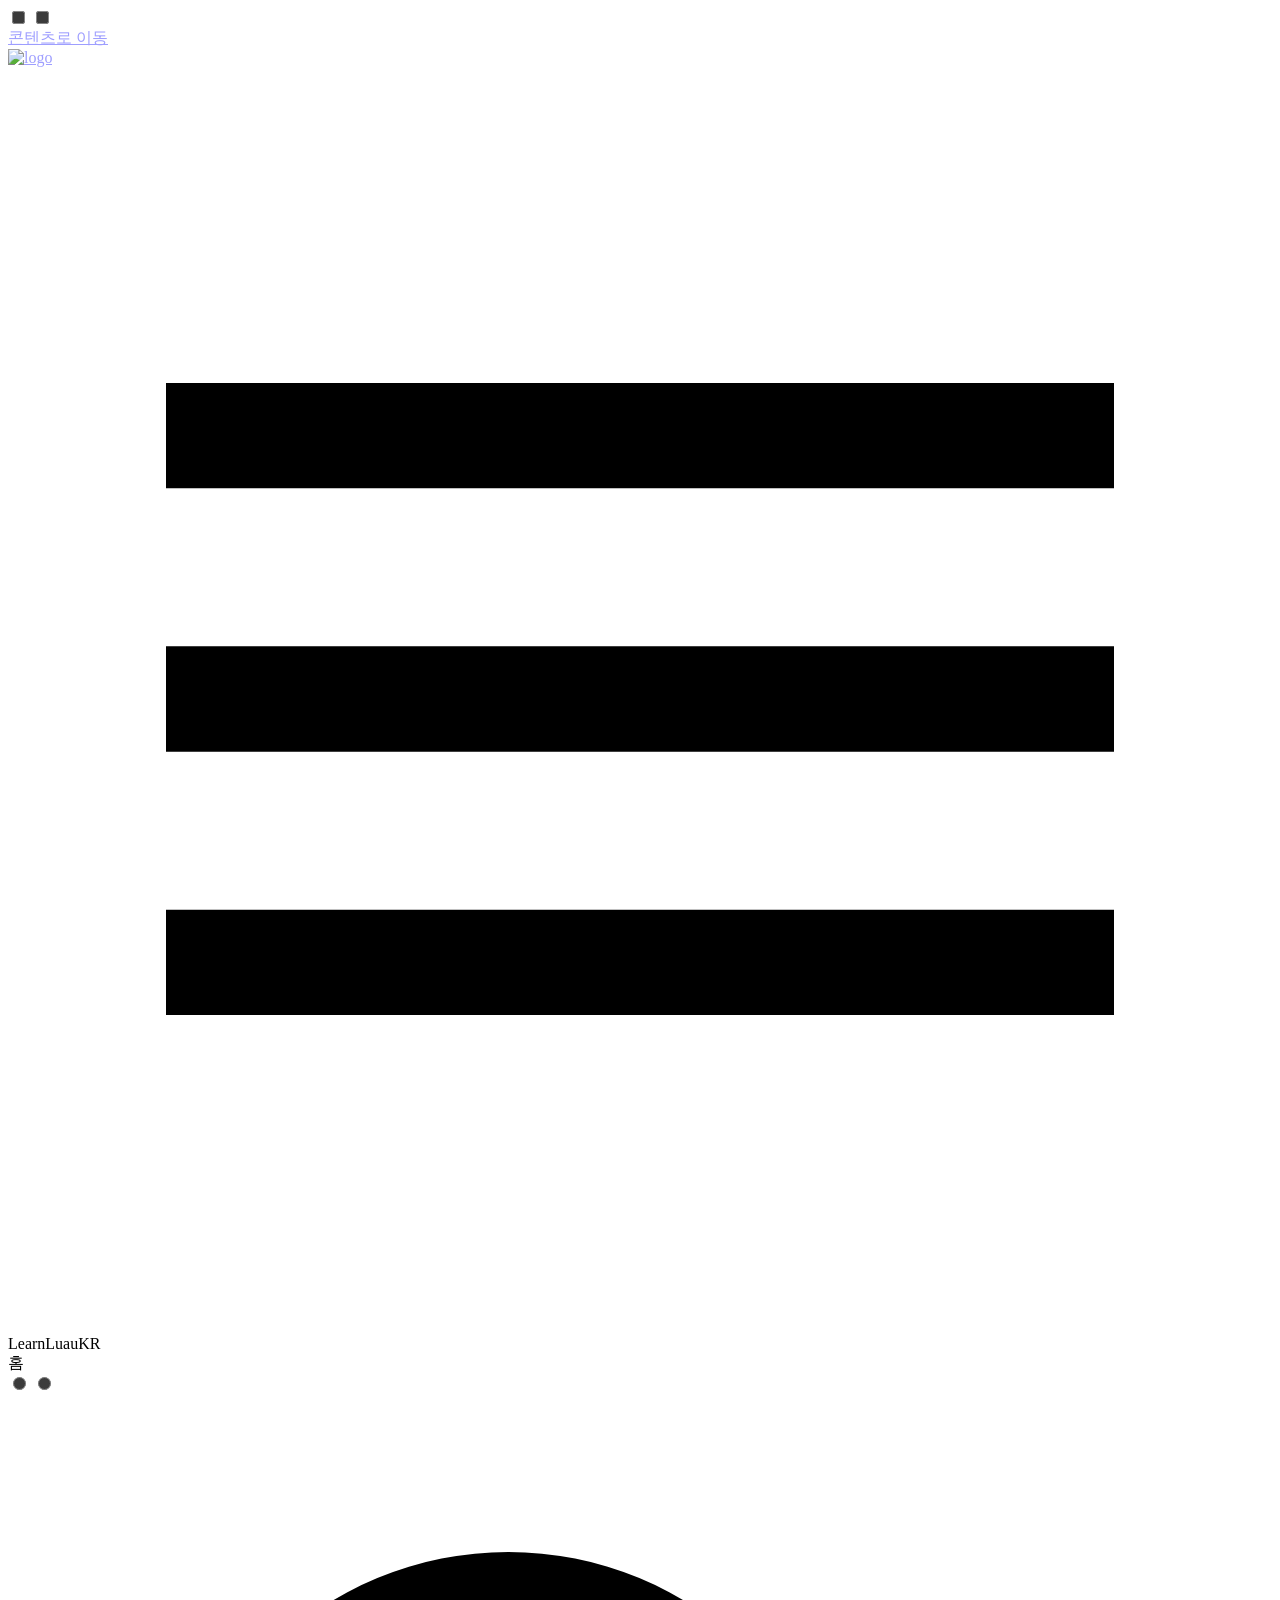
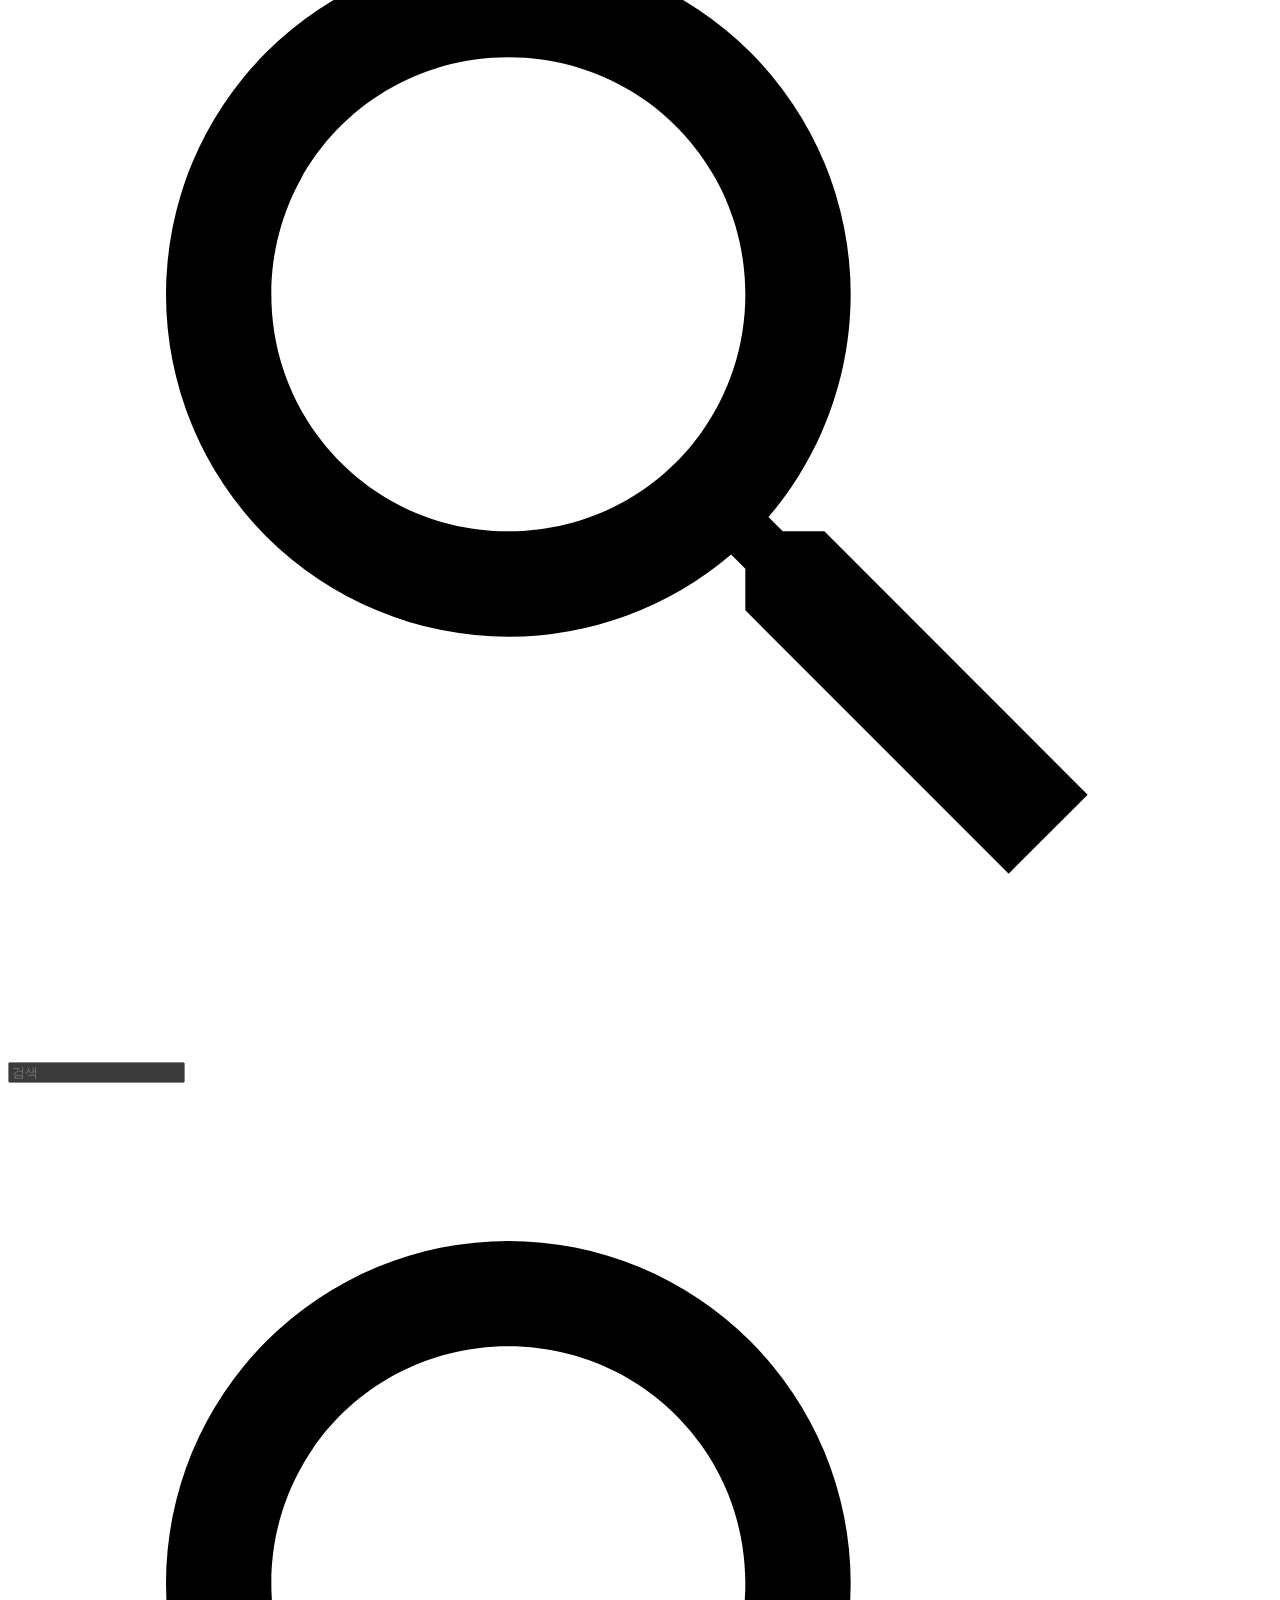
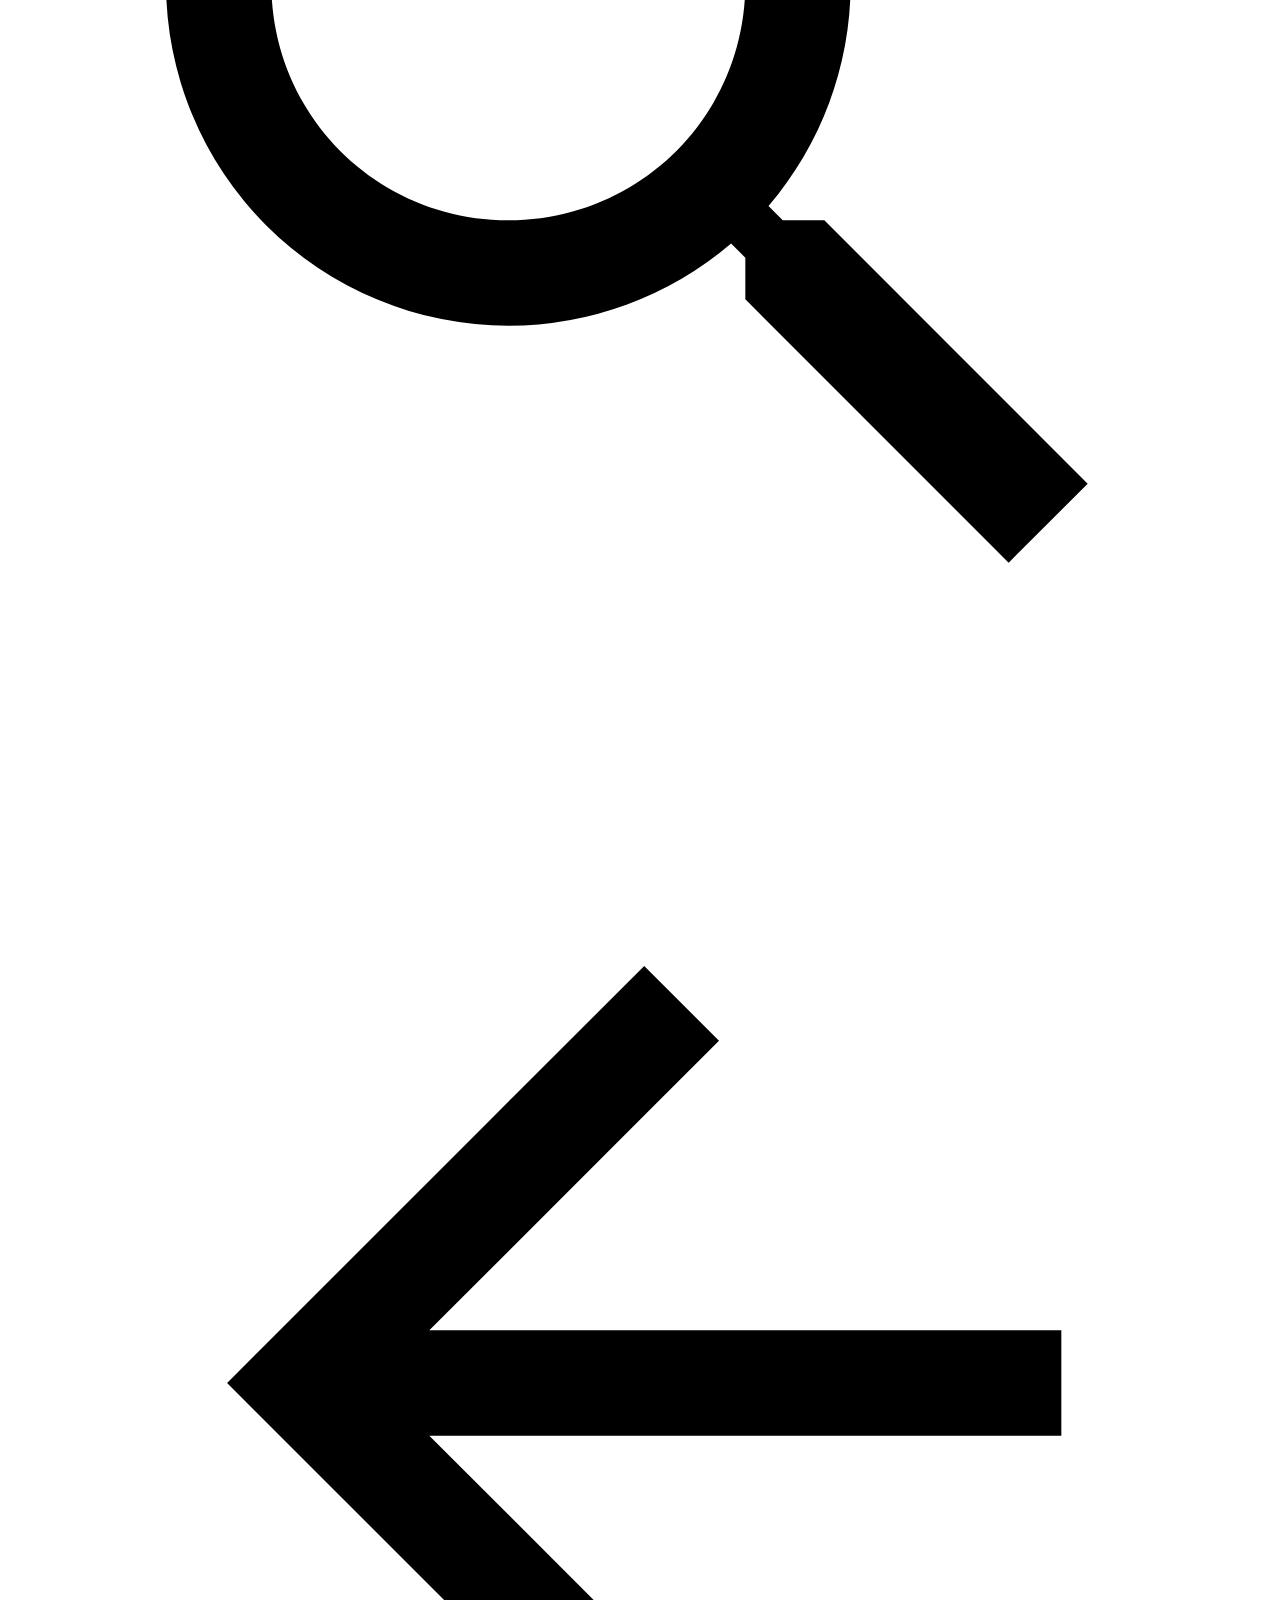
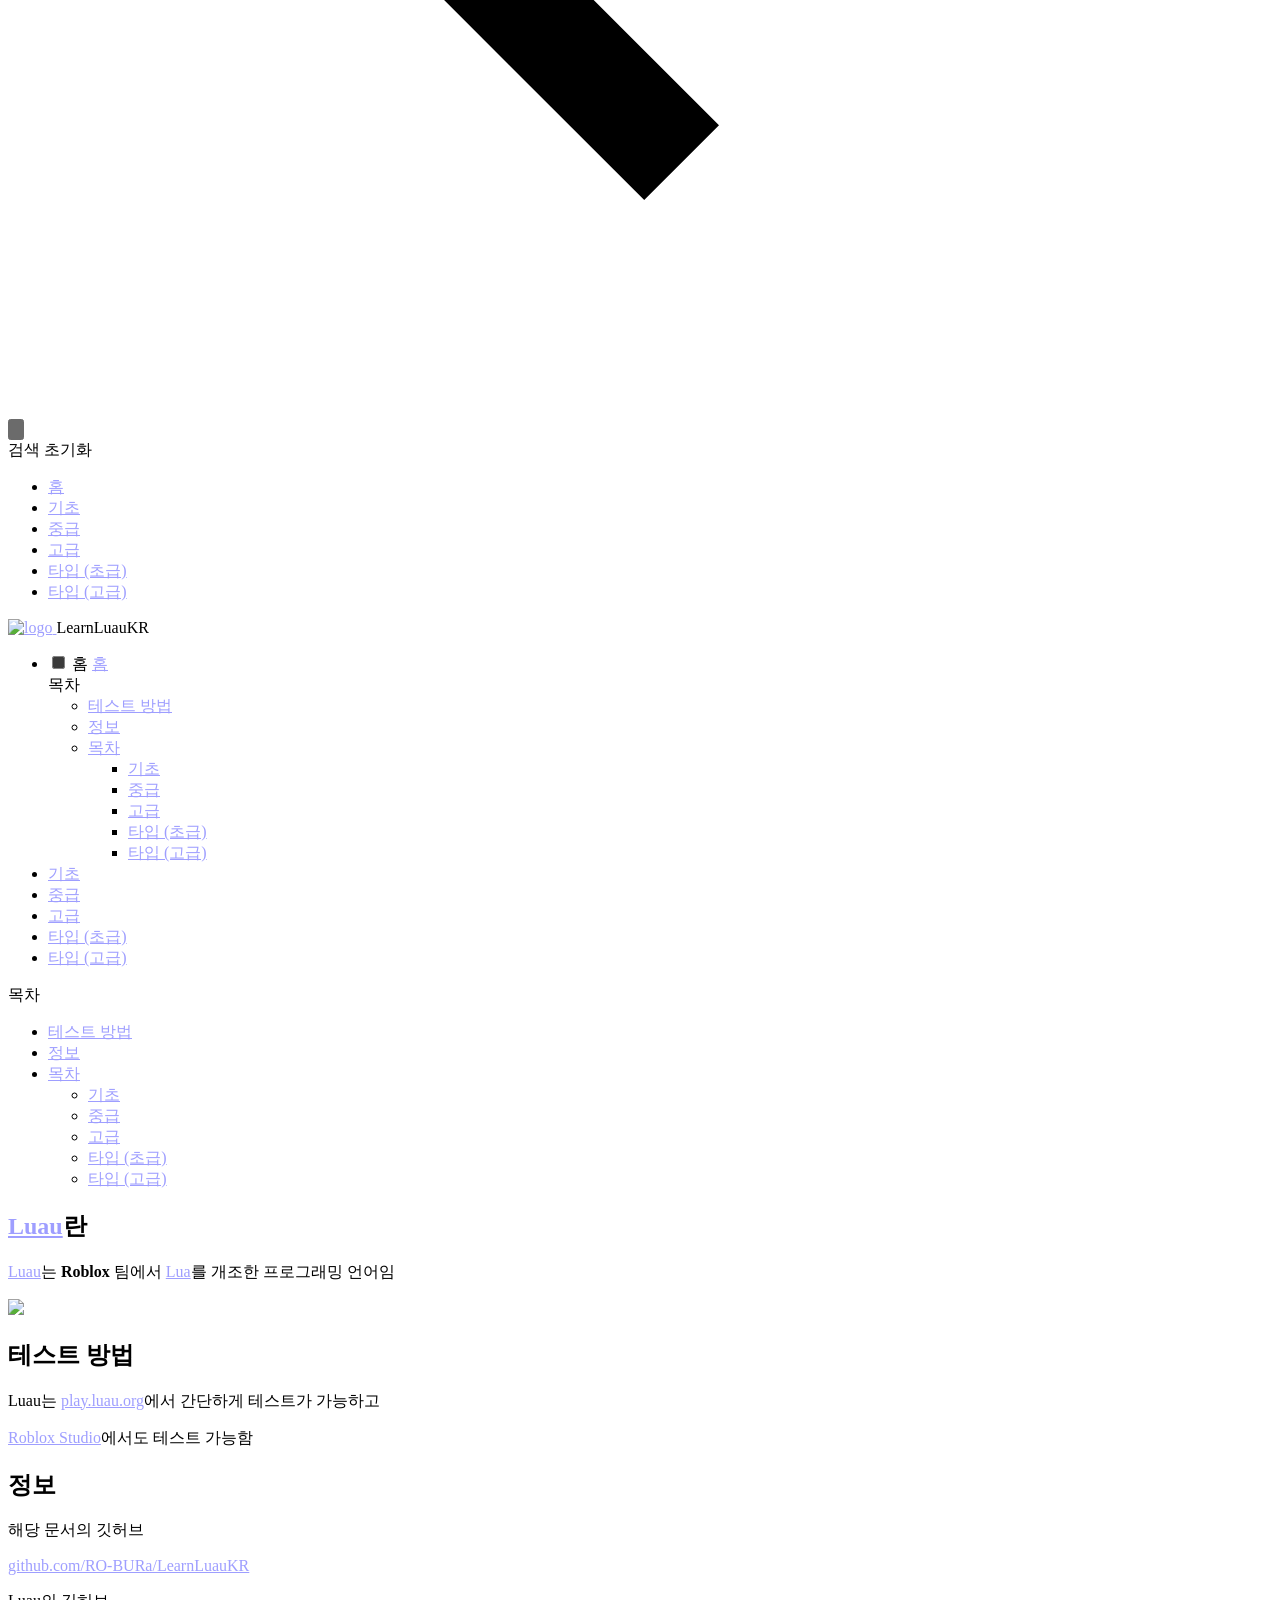
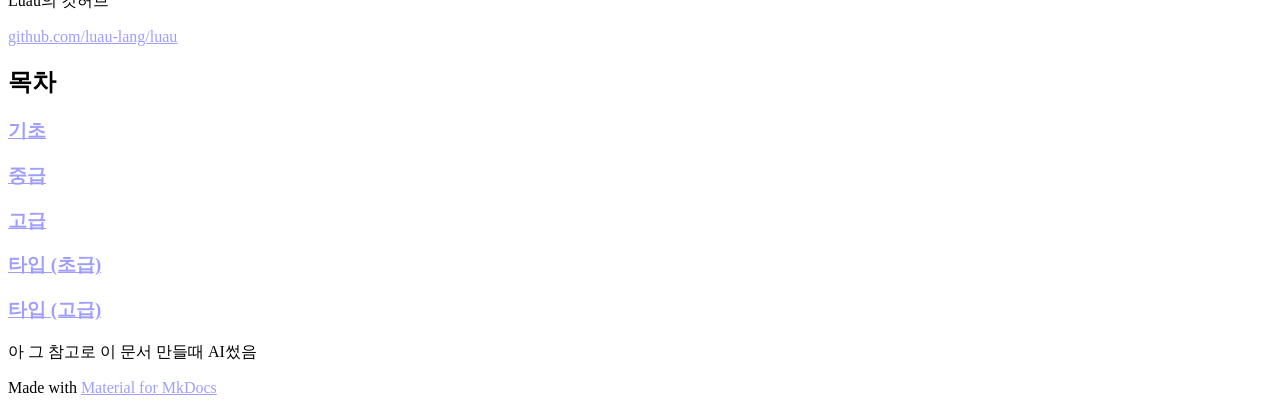
==== commit fd6194da: "Deployed a4cde33 with MkDocs version: 1.6.1" ====
--- a/index.html
+++ b/index.html
@@ -429,6 +429,17 @@
   <a href="#_2" class="md-nav__link">
     <span class="md-ellipsis">
       
+        정보
+      
+    </span>
+  </a>
+  
+</li>
+      
+        <li class="md-nav__item">
+  <a href="#_3" class="md-nav__link">
+    <span class="md-ellipsis">
+      
         목차
       
     </span>
@@ -438,7 +449,7 @@
       <ul class="md-nav__list">
         
           <li class="md-nav__item">
-  <a href="#_3" class="md-nav__link">
+  <a href="#_4" class="md-nav__link">
     <span class="md-ellipsis">
       
         기초
@@ -449,7 +460,7 @@
 </li>
         
           <li class="md-nav__item">
-  <a href="#_4" class="md-nav__link">
+  <a href="#_5" class="md-nav__link">
     <span class="md-ellipsis">
       
         중급
@@ -460,7 +471,7 @@
 </li>
         
           <li class="md-nav__item">
-  <a href="#_5" class="md-nav__link">
+  <a href="#_6" class="md-nav__link">
     <span class="md-ellipsis">
       
         고급
@@ -471,7 +482,7 @@
 </li>
         
           <li class="md-nav__item">
-  <a href="#_6" class="md-nav__link">
+  <a href="#_7" class="md-nav__link">
     <span class="md-ellipsis">
       
         타입 (초급)
@@ -482,7 +493,7 @@
 </li>
         
           <li class="md-nav__item">
-  <a href="#_7" class="md-nav__link">
+  <a href="#_8" class="md-nav__link">
     <span class="md-ellipsis">
       
         타입 (고급)
@@ -681,6 +692,17 @@
   <a href="#_2" class="md-nav__link">
     <span class="md-ellipsis">
       
+        정보
+      
+    </span>
+  </a>
+  
+</li>
+      
+        <li class="md-nav__item">
+  <a href="#_3" class="md-nav__link">
+    <span class="md-ellipsis">
+      
         목차
       
     </span>
@@ -690,7 +712,7 @@
       <ul class="md-nav__list">
         
           <li class="md-nav__item">
-  <a href="#_3" class="md-nav__link">
+  <a href="#_4" class="md-nav__link">
     <span class="md-ellipsis">
       
         기초
@@ -701,7 +723,7 @@
 </li>
         
           <li class="md-nav__item">
-  <a href="#_4" class="md-nav__link">
+  <a href="#_5" class="md-nav__link">
     <span class="md-ellipsis">
       
         중급
@@ -712,7 +734,7 @@
 </li>
         
           <li class="md-nav__item">
-  <a href="#_5" class="md-nav__link">
+  <a href="#_6" class="md-nav__link">
     <span class="md-ellipsis">
       
         고급
@@ -723,7 +745,7 @@
 </li>
         
           <li class="md-nav__item">
-  <a href="#_6" class="md-nav__link">
+  <a href="#_7" class="md-nav__link">
     <span class="md-ellipsis">
       
         타입 (초급)
@@ -734,7 +756,7 @@
 </li>
         
           <li class="md-nav__item">
-  <a href="#_7" class="md-nav__link">
+  <a href="#_8" class="md-nav__link">
     <span class="md-ellipsis">
       
         타입 (고급)
@@ -770,13 +792,19 @@
 <p><a href="https://luau.org/">Luau</a>는 <strong>Roblox</strong> 팀에서 <a href="https://www.lua.org/">Lua</a>를 개조한 프로그래밍 언어임</p>
 <p><img src="https://raw.githubusercontent.com/luau-lang/site/master/logo.svg" width="50%"></p>
 <h2 id="_1">테스트 방법</h2>
-<p>Luau는 간단하게 <a href="https://play.luau.org">play.luau.org</a>에서 테스트가능함</p>
-<h2 id="_2">목차</h2>
-<h3 id="_3"><a href="basics/">기초</a></h3>
-<h3 id="_4"><a href="intermediate/">중급</a></h3>
-<h3 id="_5"><a href="advanced/">고급</a></h3>
-<h3 id="_6"><a href="types/beginner/">타입 (초급)</a></h3>
-<h3 id="_7"><a href="types/advanced/">타입 (고급)</a></h3>
+<p>Luau는 <a href="https://play.luau.org/">play.luau.org</a>에서 간단하게 테스트가 가능하고</p>
+<p><a href="https://create.roblox.com/">Roblox Studio</a>에서도 테스트 가능함</p>
+<h2 id="_2">정보</h2>
+<p>해당 문서의 깃허브</p>
+<p><a href="https://github.com/RO-BURa/LearnLuauKR">github.com/RO-BURa/LearnLuauKR</a></p>
+<p>Luau의 깃허브</p>
+<p><a href="https://github.com/luau-lang/luau">github.com/luau-lang/luau</a></p>
+<h2 id="_3">목차</h2>
+<h3 id="_4"><a href="basics/">기초</a></h3>
+<h3 id="_5"><a href="intermediate/">중급</a></h3>
+<h3 id="_6"><a href="advanced/">고급</a></h3>
+<h3 id="_7"><a href="types/beginner/">타입 (초급)</a></h3>
+<h3 id="_8"><a href="types/advanced/">타입 (고급)</a></h3>
 <p>아 그 참고로 이 문서 만들때 AI썼음</p>
 
 
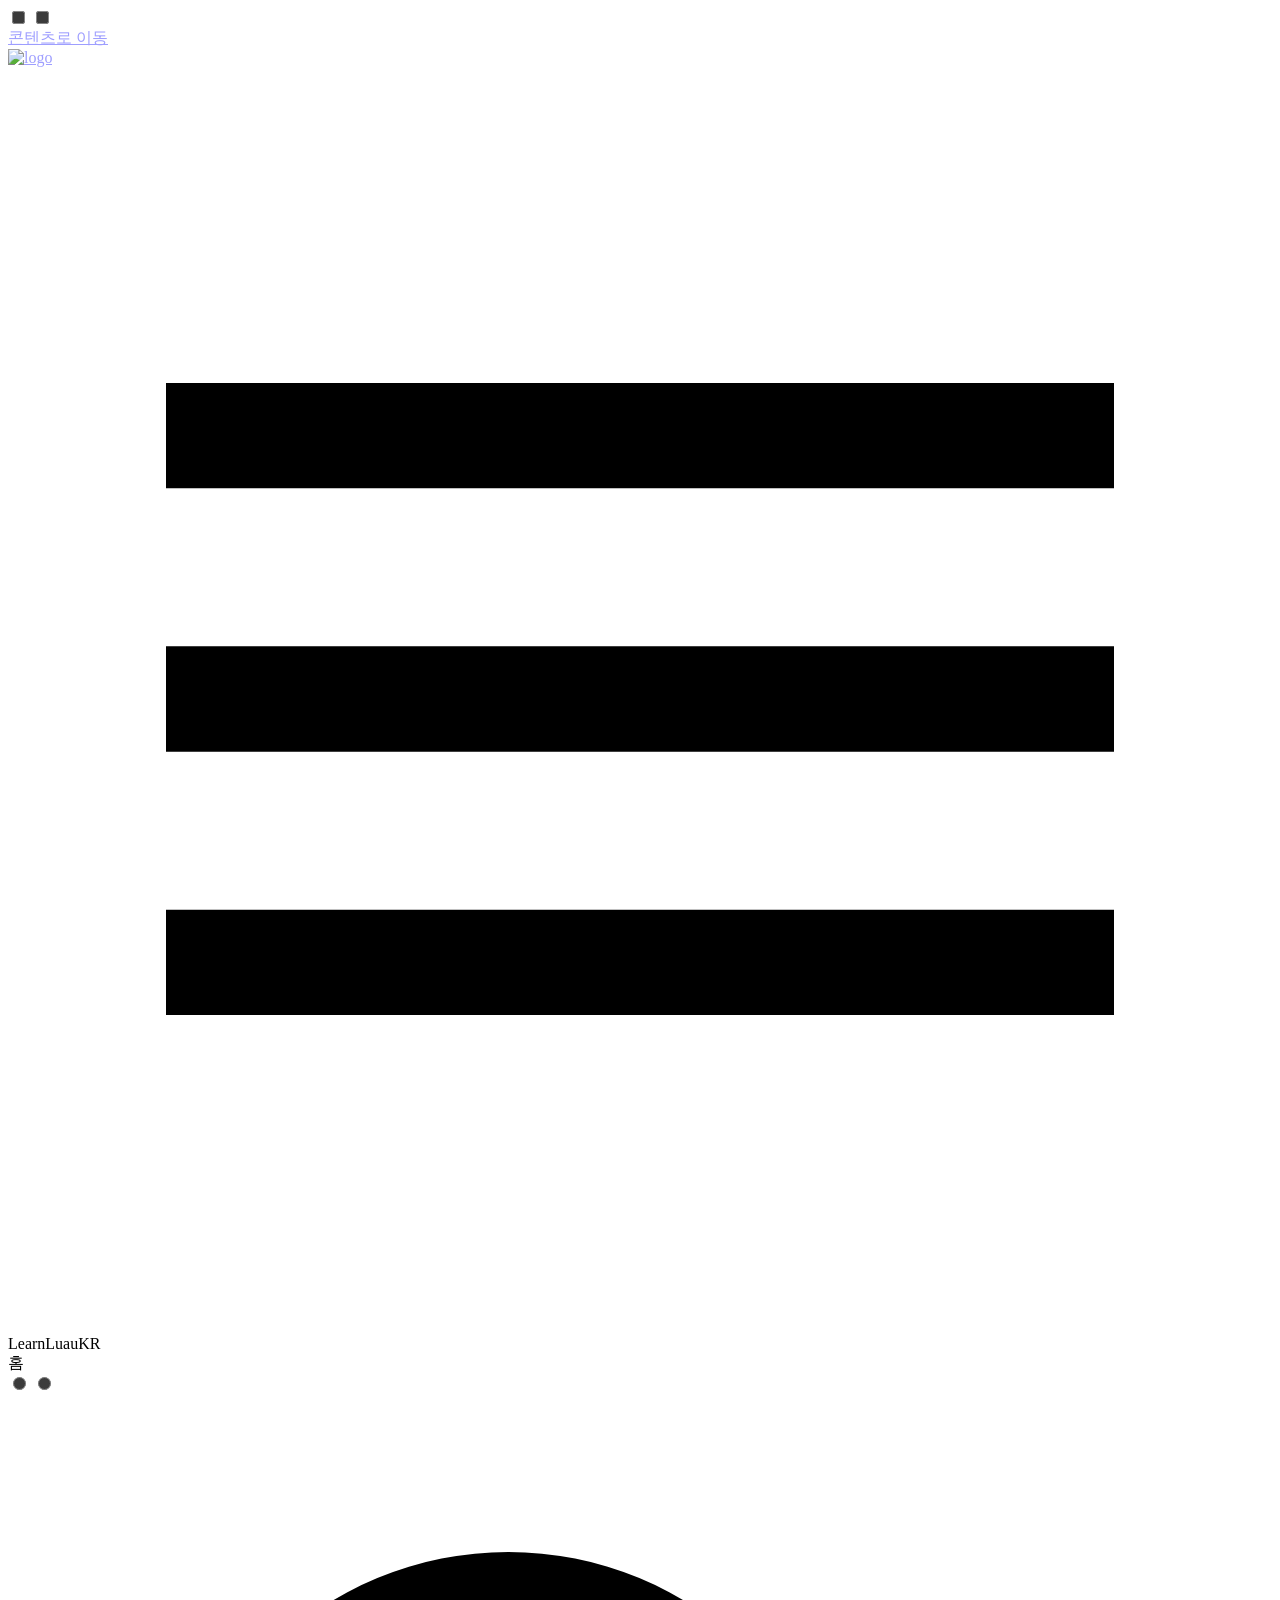
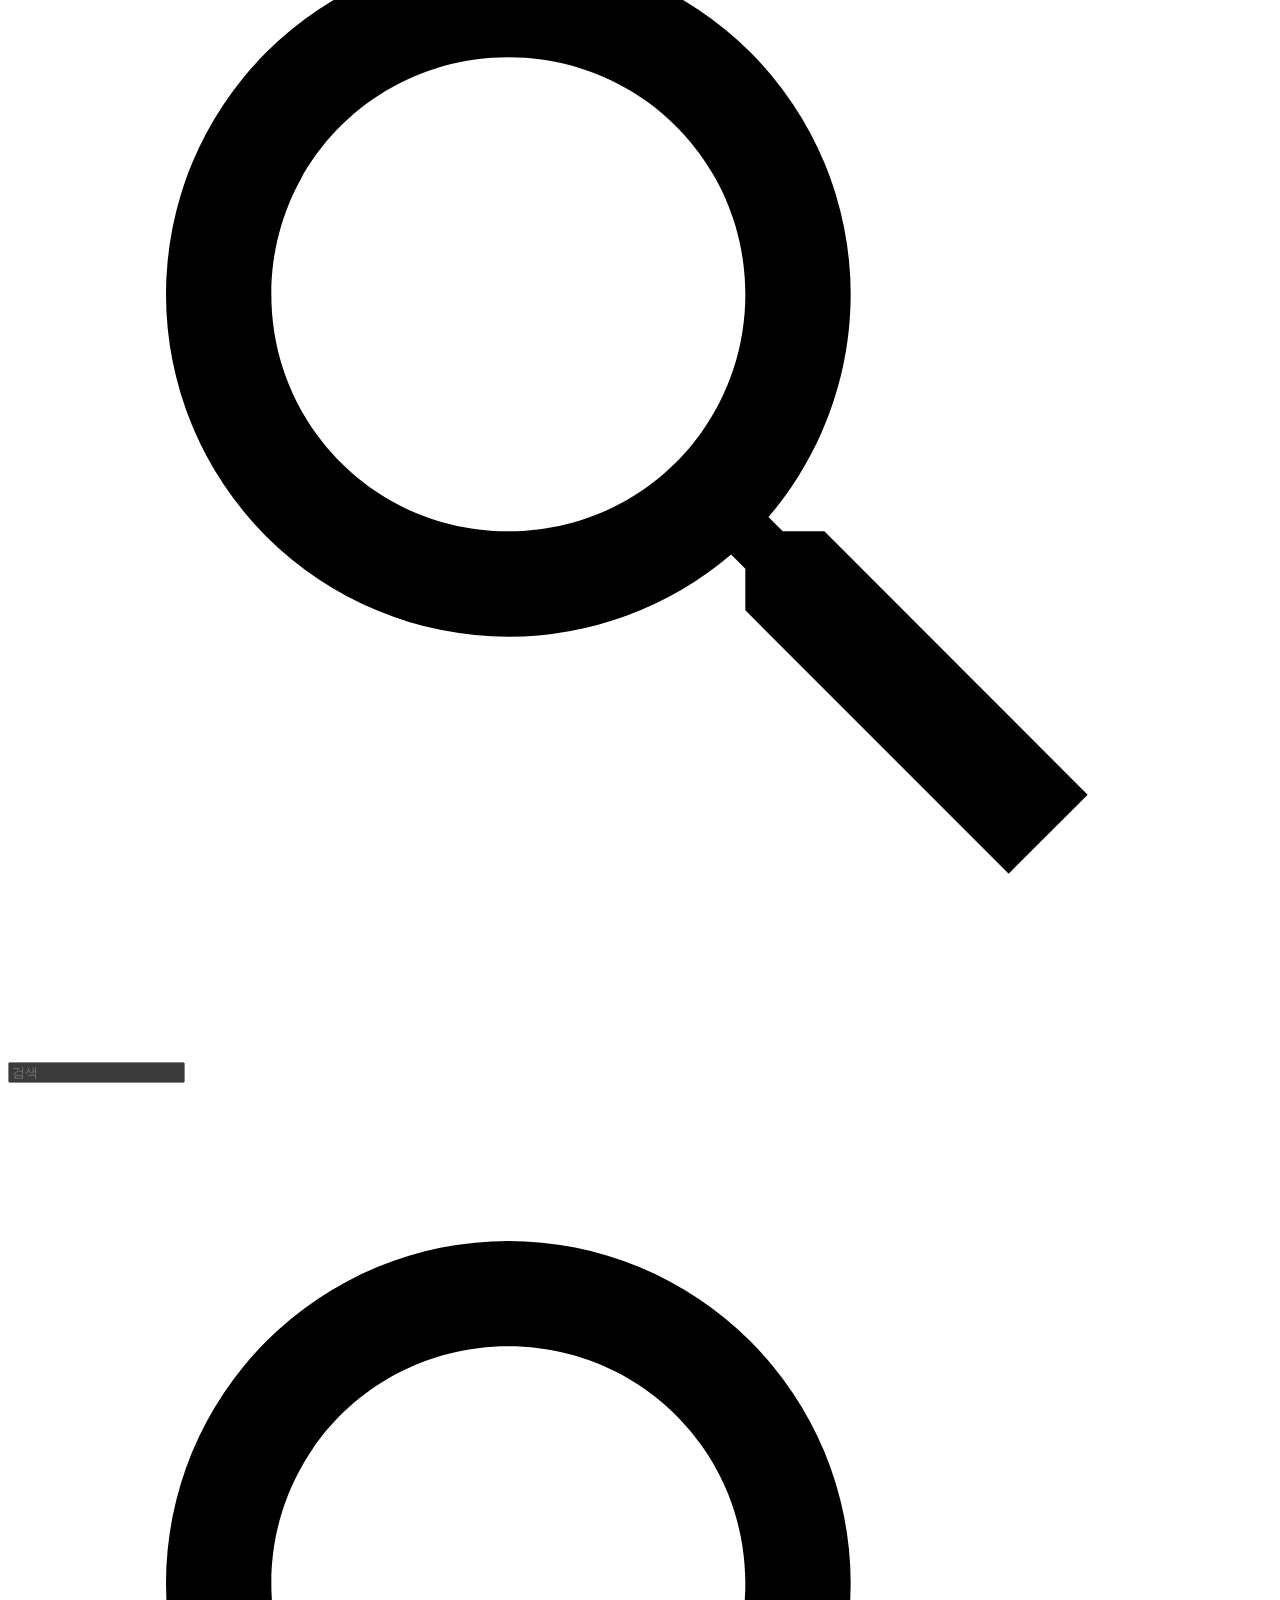
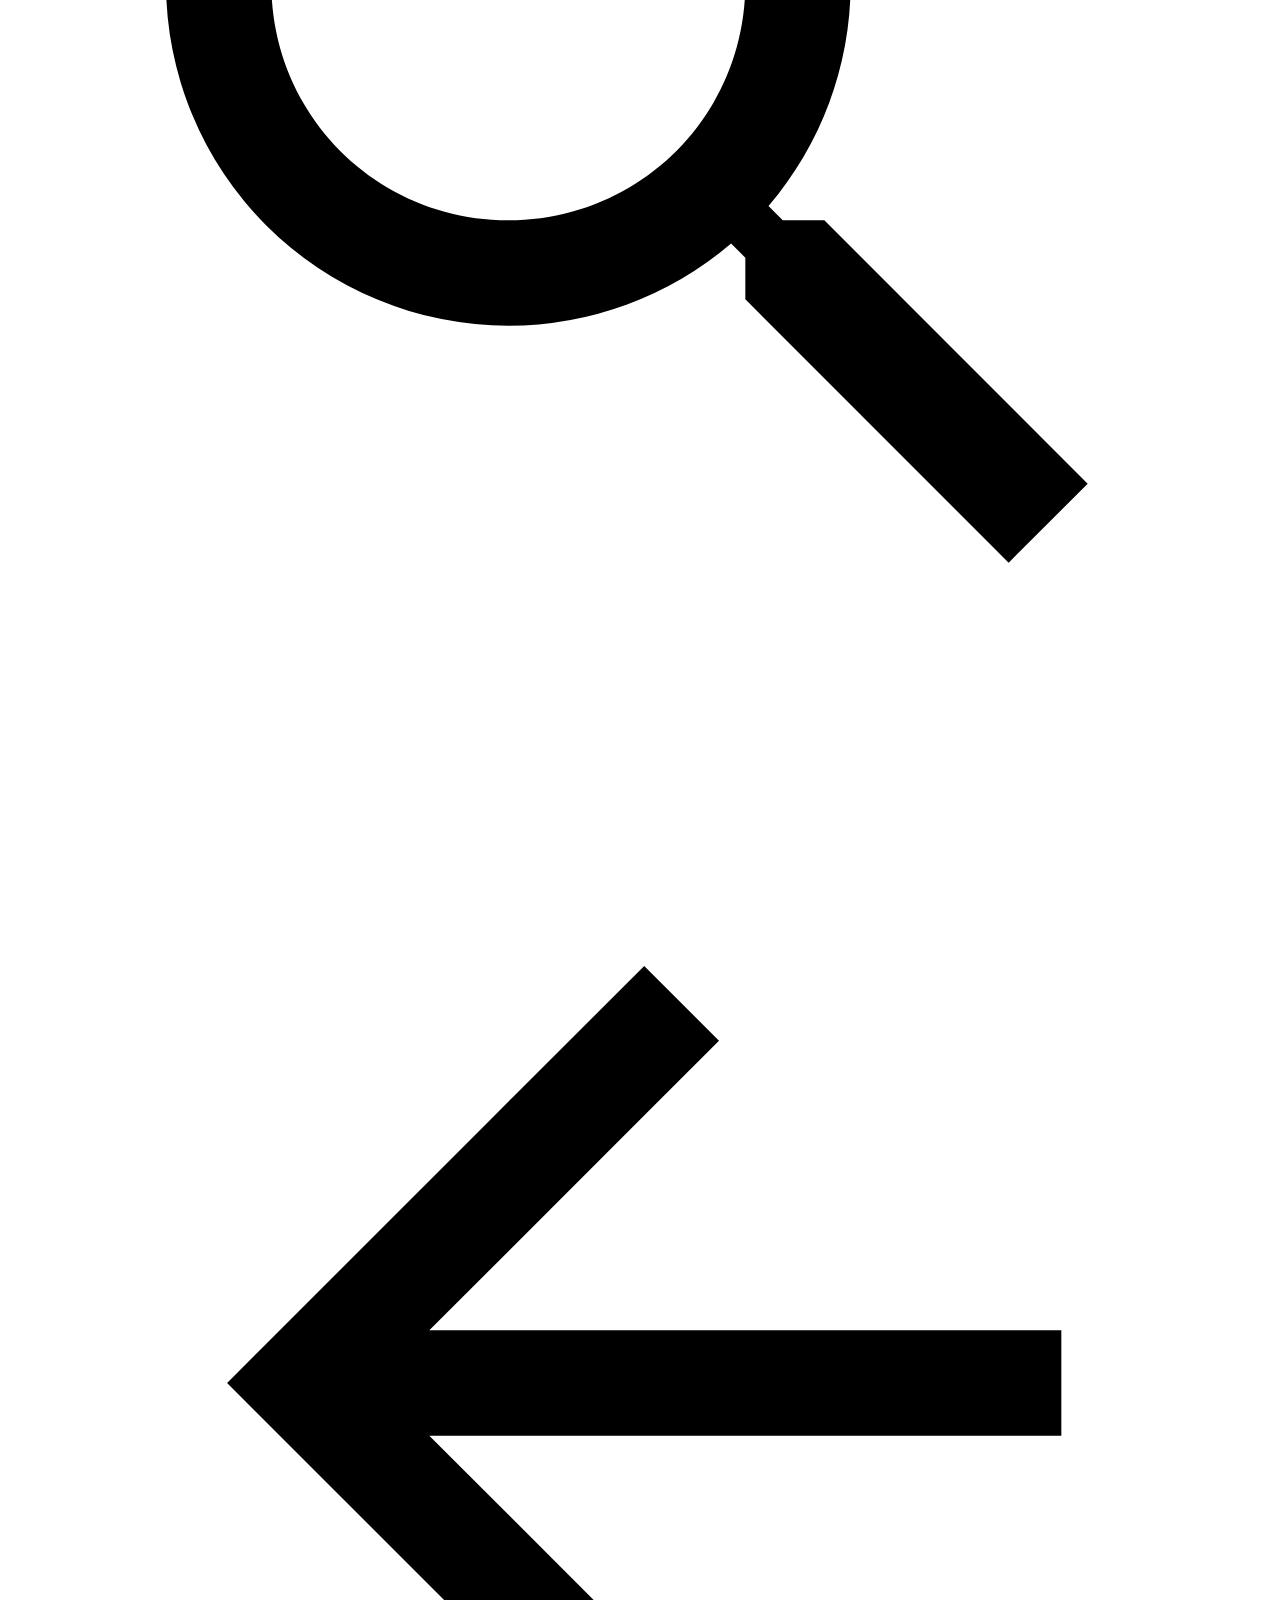
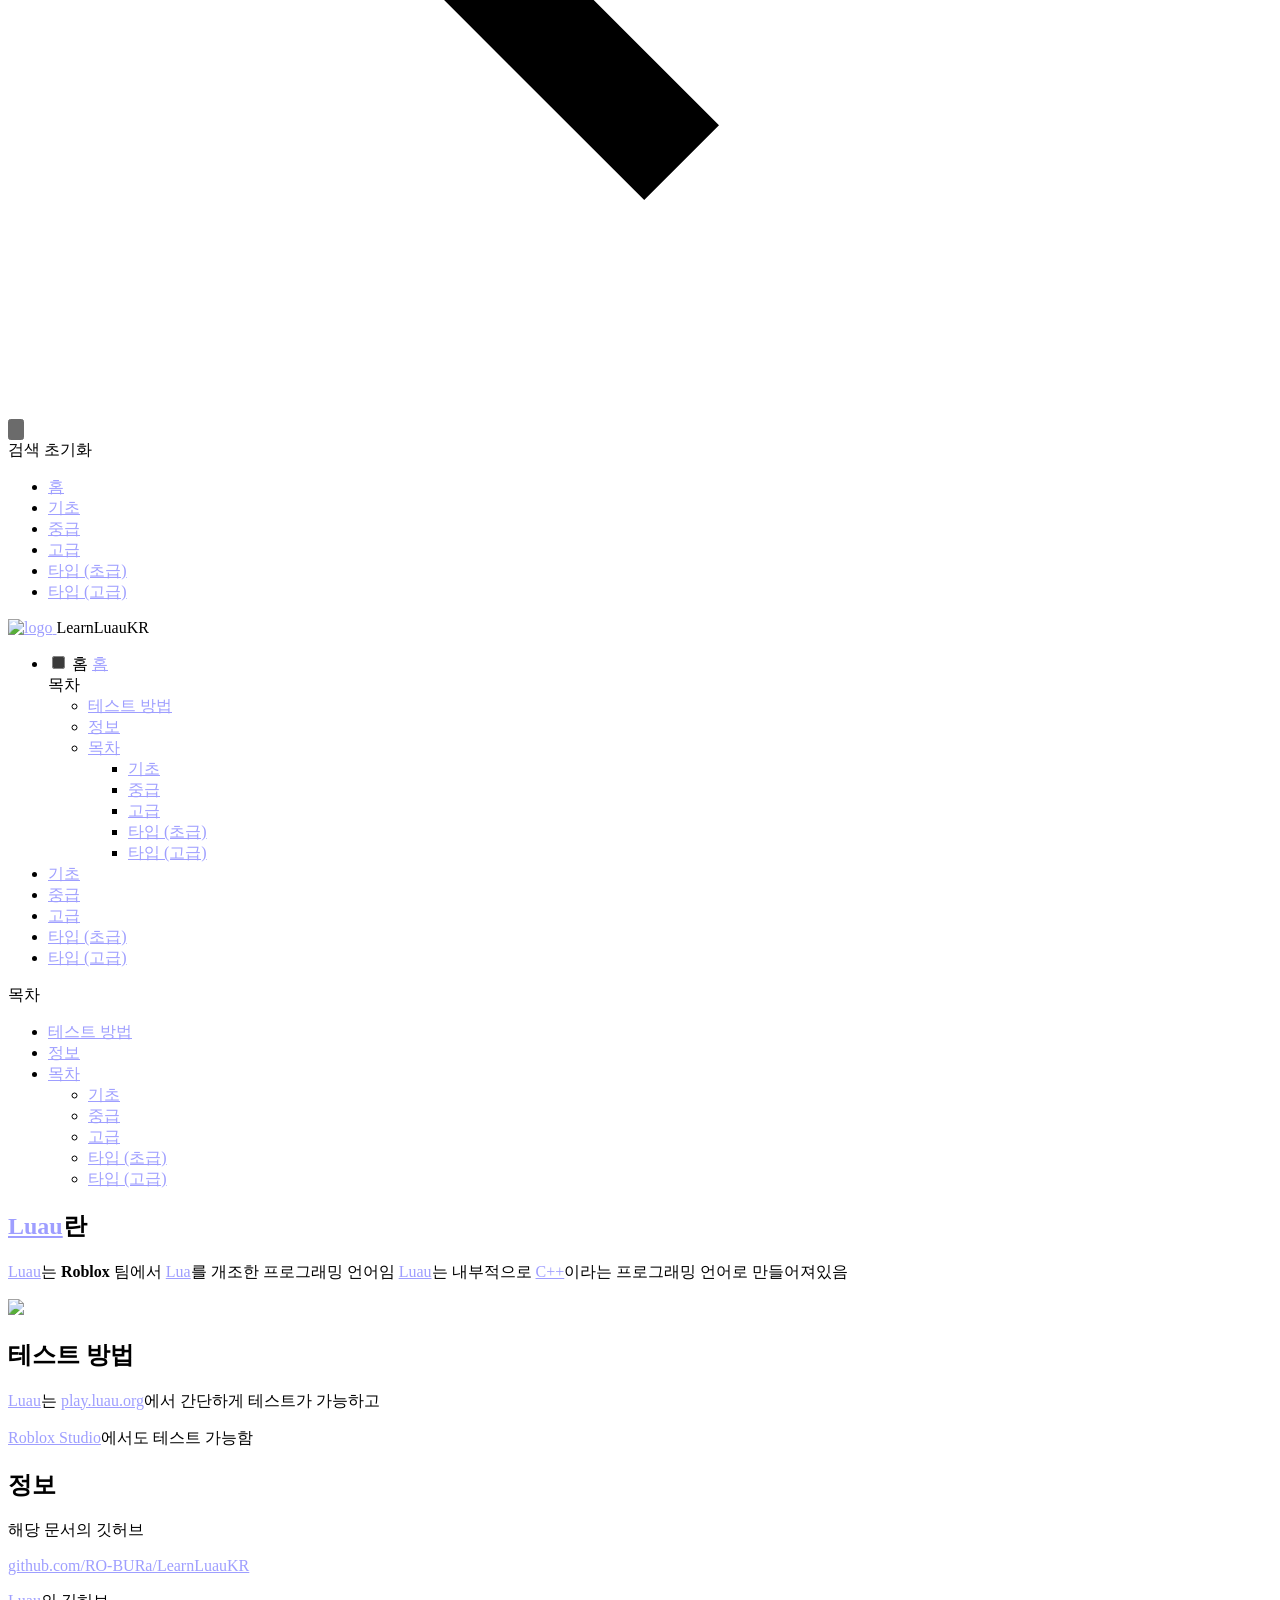
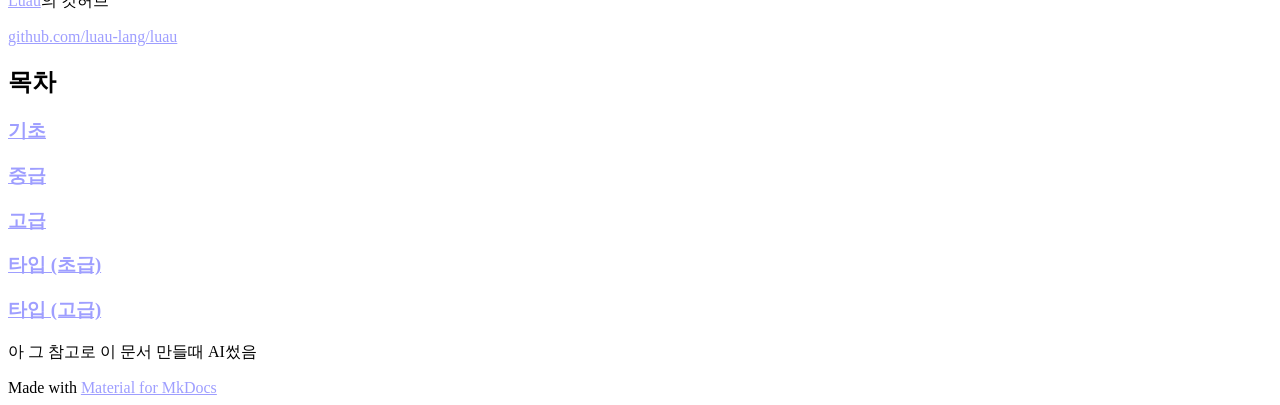
==== commit 94344b9f: "Deployed 507ed2d with MkDocs version: 1.6.1" ====
--- a/index.html
+++ b/index.html
@@ -789,15 +789,16 @@
 
 
 <h1 id="luau"><a href="https://luau.org/"><strong>Luau</strong></a>란</h1>
-<p><a href="https://luau.org/">Luau</a>는 <strong>Roblox</strong> 팀에서 <a href="https://www.lua.org/">Lua</a>를 개조한 프로그래밍 언어임</p>
+<p><a href="https://luau.org/">Luau</a>는 <strong>Roblox</strong> 팀에서 <a href="https://www.lua.org/">Lua</a>를 개조한 프로그래밍 언어임
+<a href="https://luau.org/">Luau</a>는 내부적으로 <a href="https://isocpp.org/">C++</a>이라는 프로그래밍 언어로 만들어져있음</p>
 <p><img src="https://raw.githubusercontent.com/luau-lang/site/master/logo.svg" width="50%"></p>
 <h2 id="_1">테스트 방법</h2>
-<p>Luau는 <a href="https://play.luau.org/">play.luau.org</a>에서 간단하게 테스트가 가능하고</p>
+<p><a href="https://luau.org/">Luau</a>는 <a href="https://play.luau.org/">play.luau.org</a>에서 간단하게 테스트가 가능하고</p>
 <p><a href="https://create.roblox.com/">Roblox Studio</a>에서도 테스트 가능함</p>
 <h2 id="_2">정보</h2>
 <p>해당 문서의 깃허브</p>
 <p><a href="https://github.com/RO-BURa/LearnLuauKR">github.com/RO-BURa/LearnLuauKR</a></p>
-<p>Luau의 깃허브</p>
+<p><a href="https://luau.org/">Luau</a>의 깃허브</p>
 <p><a href="https://github.com/luau-lang/luau">github.com/luau-lang/luau</a></p>
 <h2 id="_3">목차</h2>
 <h3 id="_4"><a href="basics/">기초</a></h3>
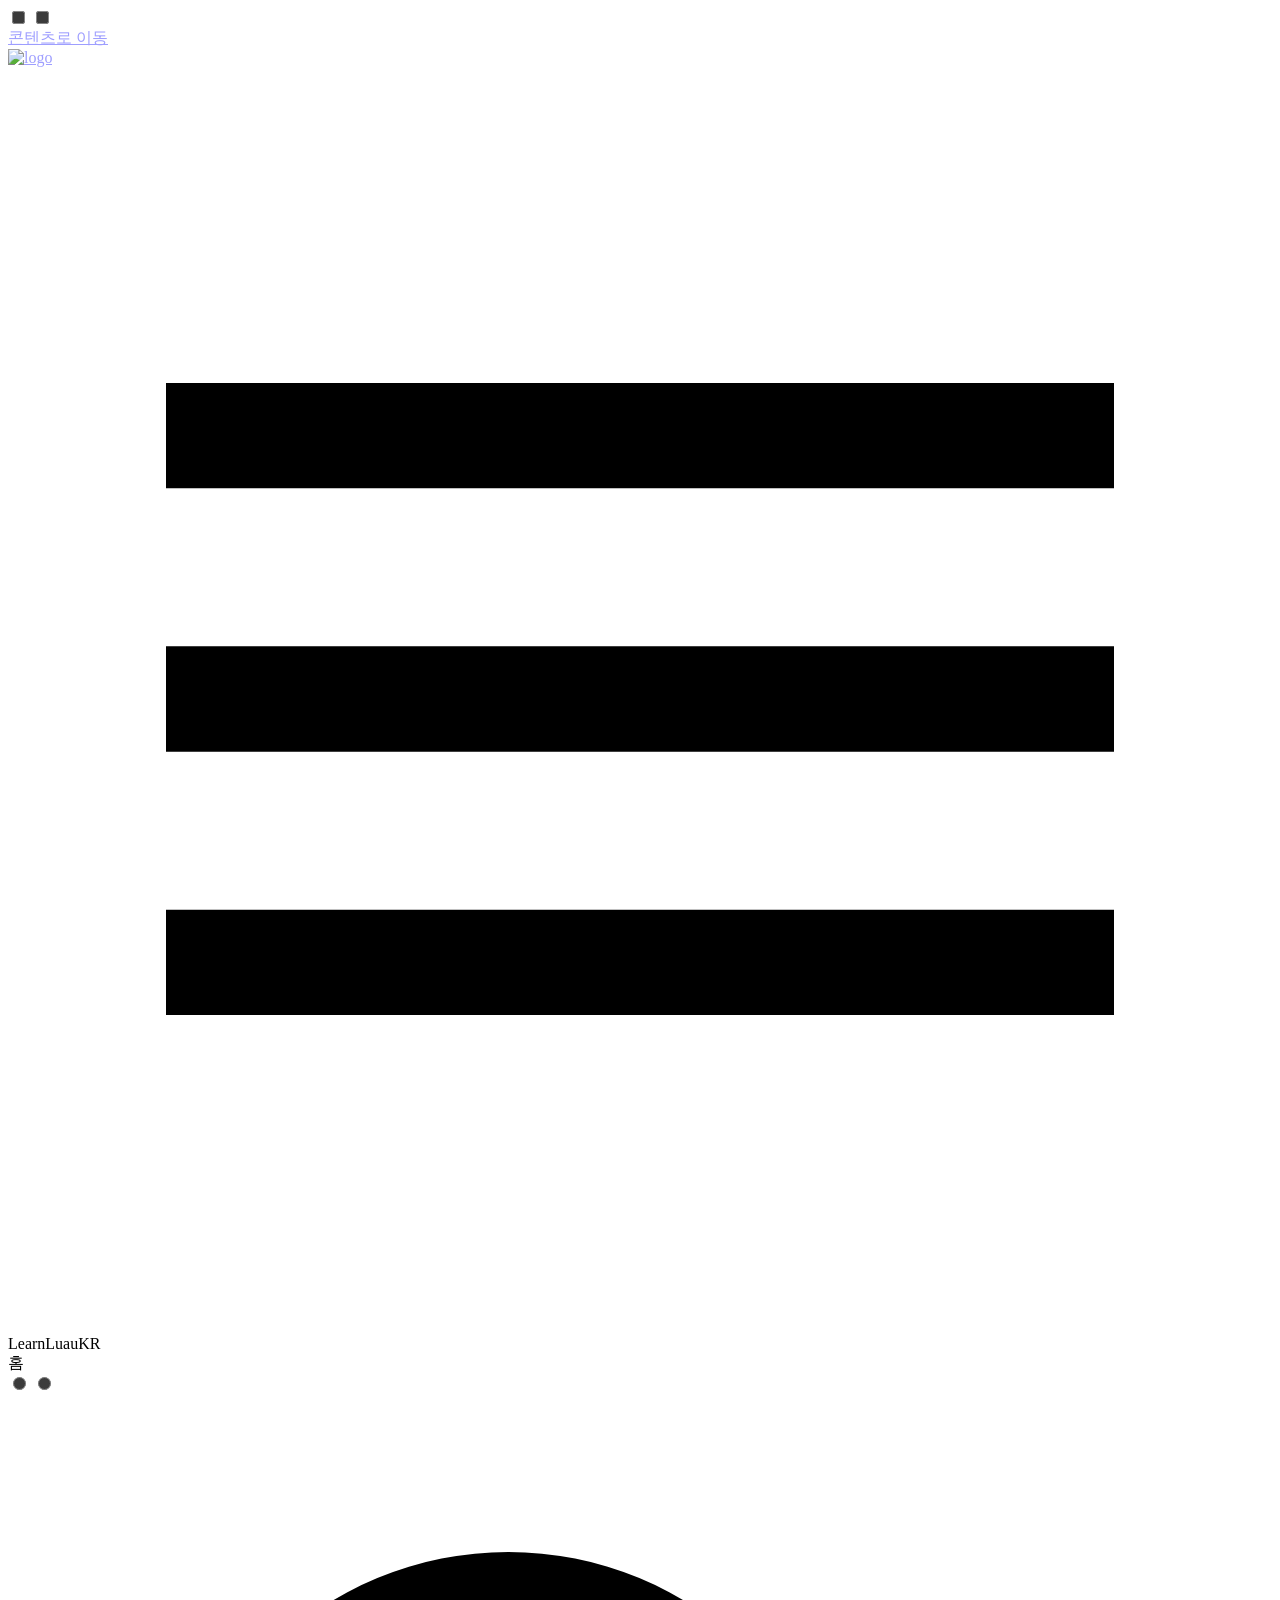
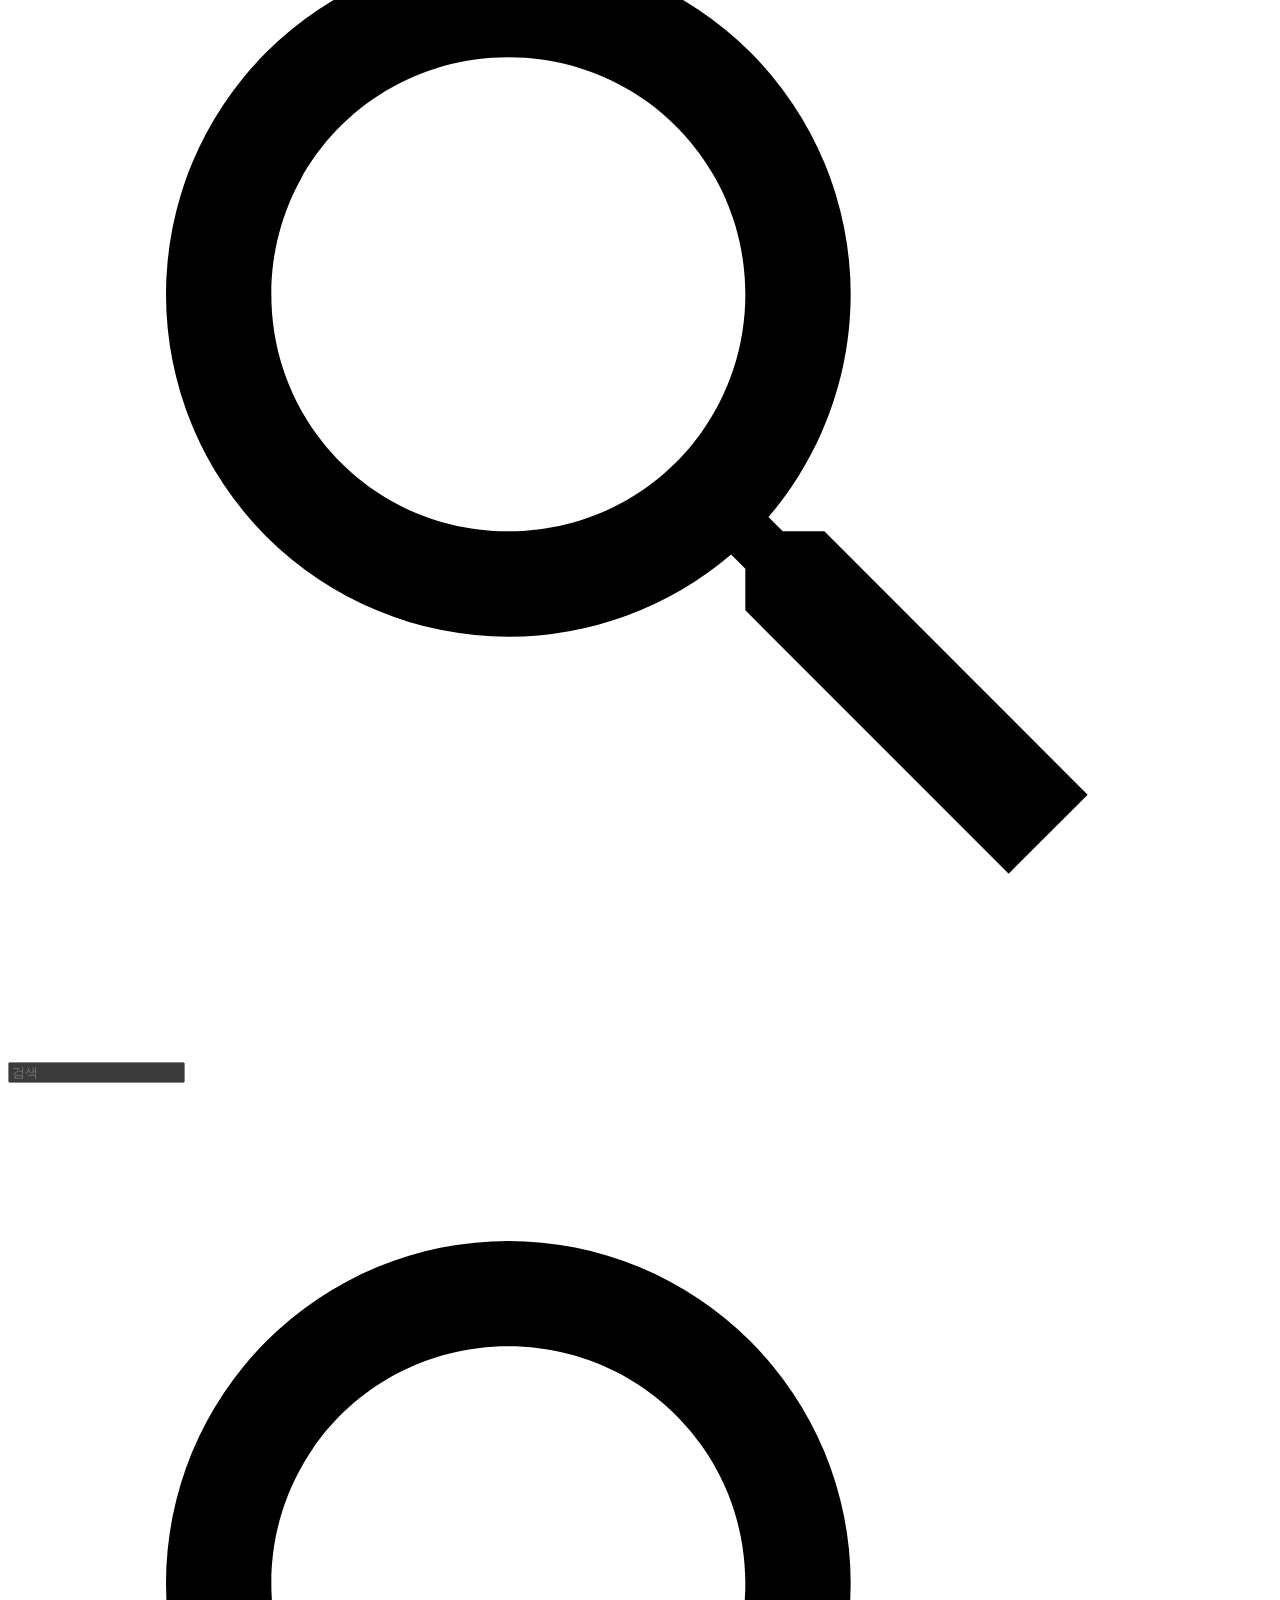
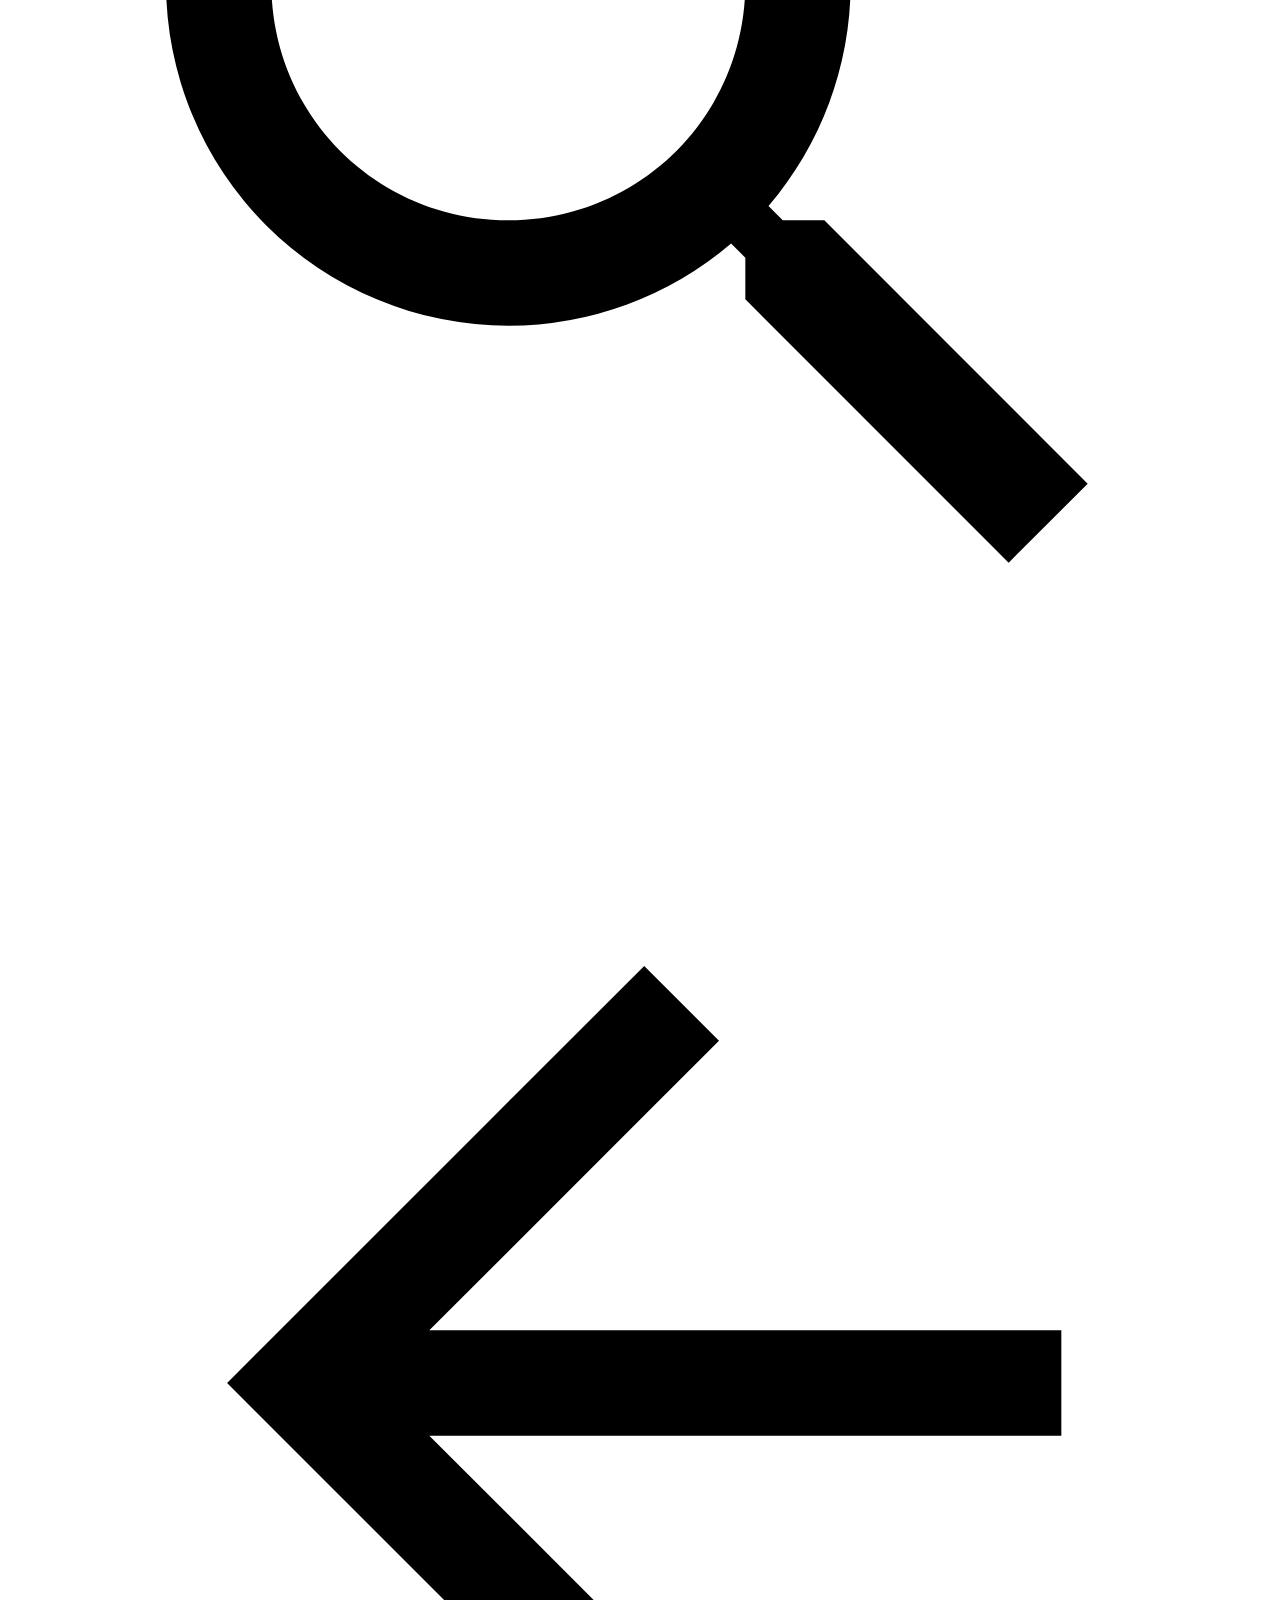
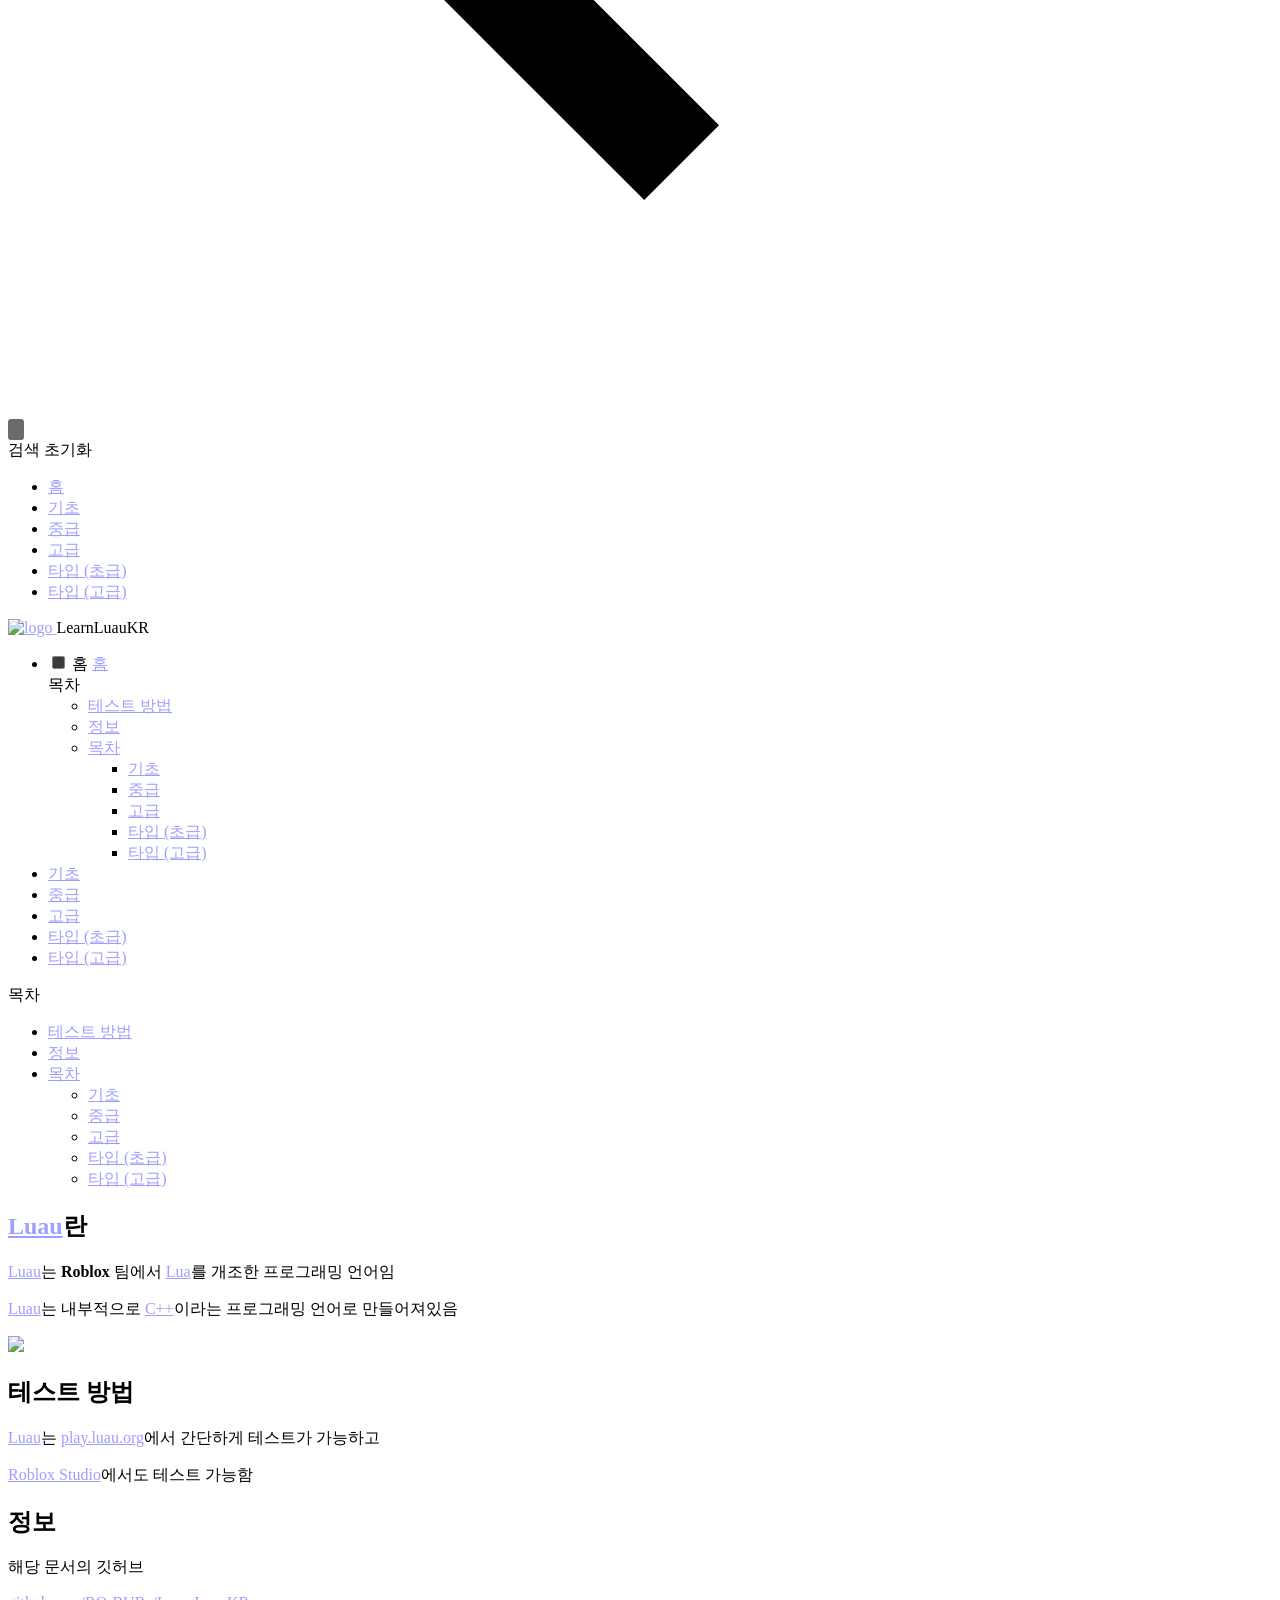
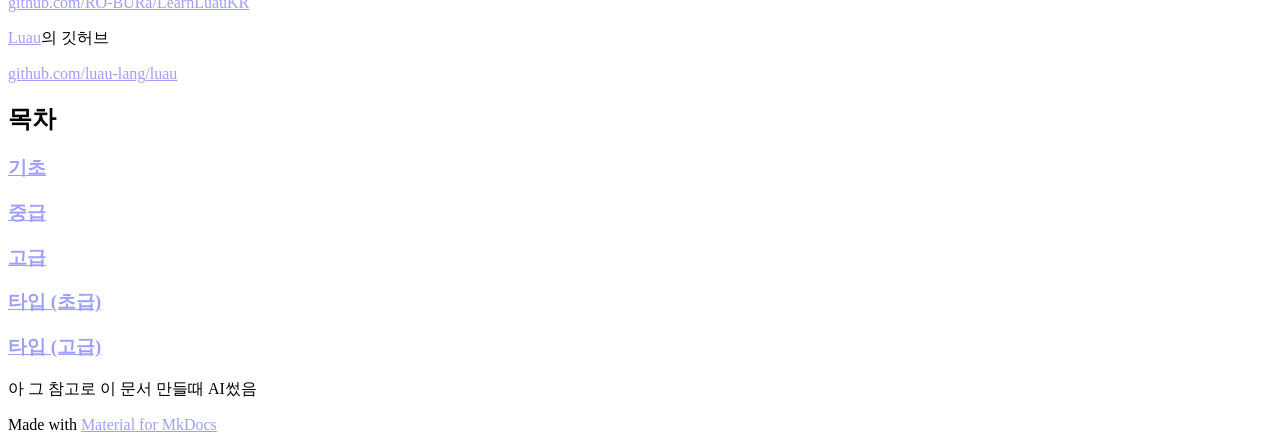
==== commit 5c8bc418: "Deployed 507ed2d with MkDocs version: 1.6.1" ====
--- a/index.html
+++ b/index.html
@@ -789,8 +789,8 @@
 
 
 <h1 id="luau"><a href="https://luau.org/"><strong>Luau</strong></a>란</h1>
-<p><a href="https://luau.org/">Luau</a>는 <strong>Roblox</strong> 팀에서 <a href="https://www.lua.org/">Lua</a>를 개조한 프로그래밍 언어임
-<a href="https://luau.org/">Luau</a>는 내부적으로 <a href="https://isocpp.org/">C++</a>이라는 프로그래밍 언어로 만들어져있음</p>
+<p><a href="https://luau.org/">Luau</a>는 <strong>Roblox</strong> 팀에서 <a href="https://www.lua.org/">Lua</a>를 개조한 프로그래밍 언어임</p>
+<p><a href="https://luau.org/">Luau</a>는 내부적으로 <a href="https://isocpp.org/">C++</a>이라는 프로그래밍 언어로 만들어져있음</p>
 <p><img src="https://raw.githubusercontent.com/luau-lang/site/master/logo.svg" width="50%"></p>
 <h2 id="_1">테스트 방법</h2>
 <p><a href="https://luau.org/">Luau</a>는 <a href="https://play.luau.org/">play.luau.org</a>에서 간단하게 테스트가 가능하고</p>
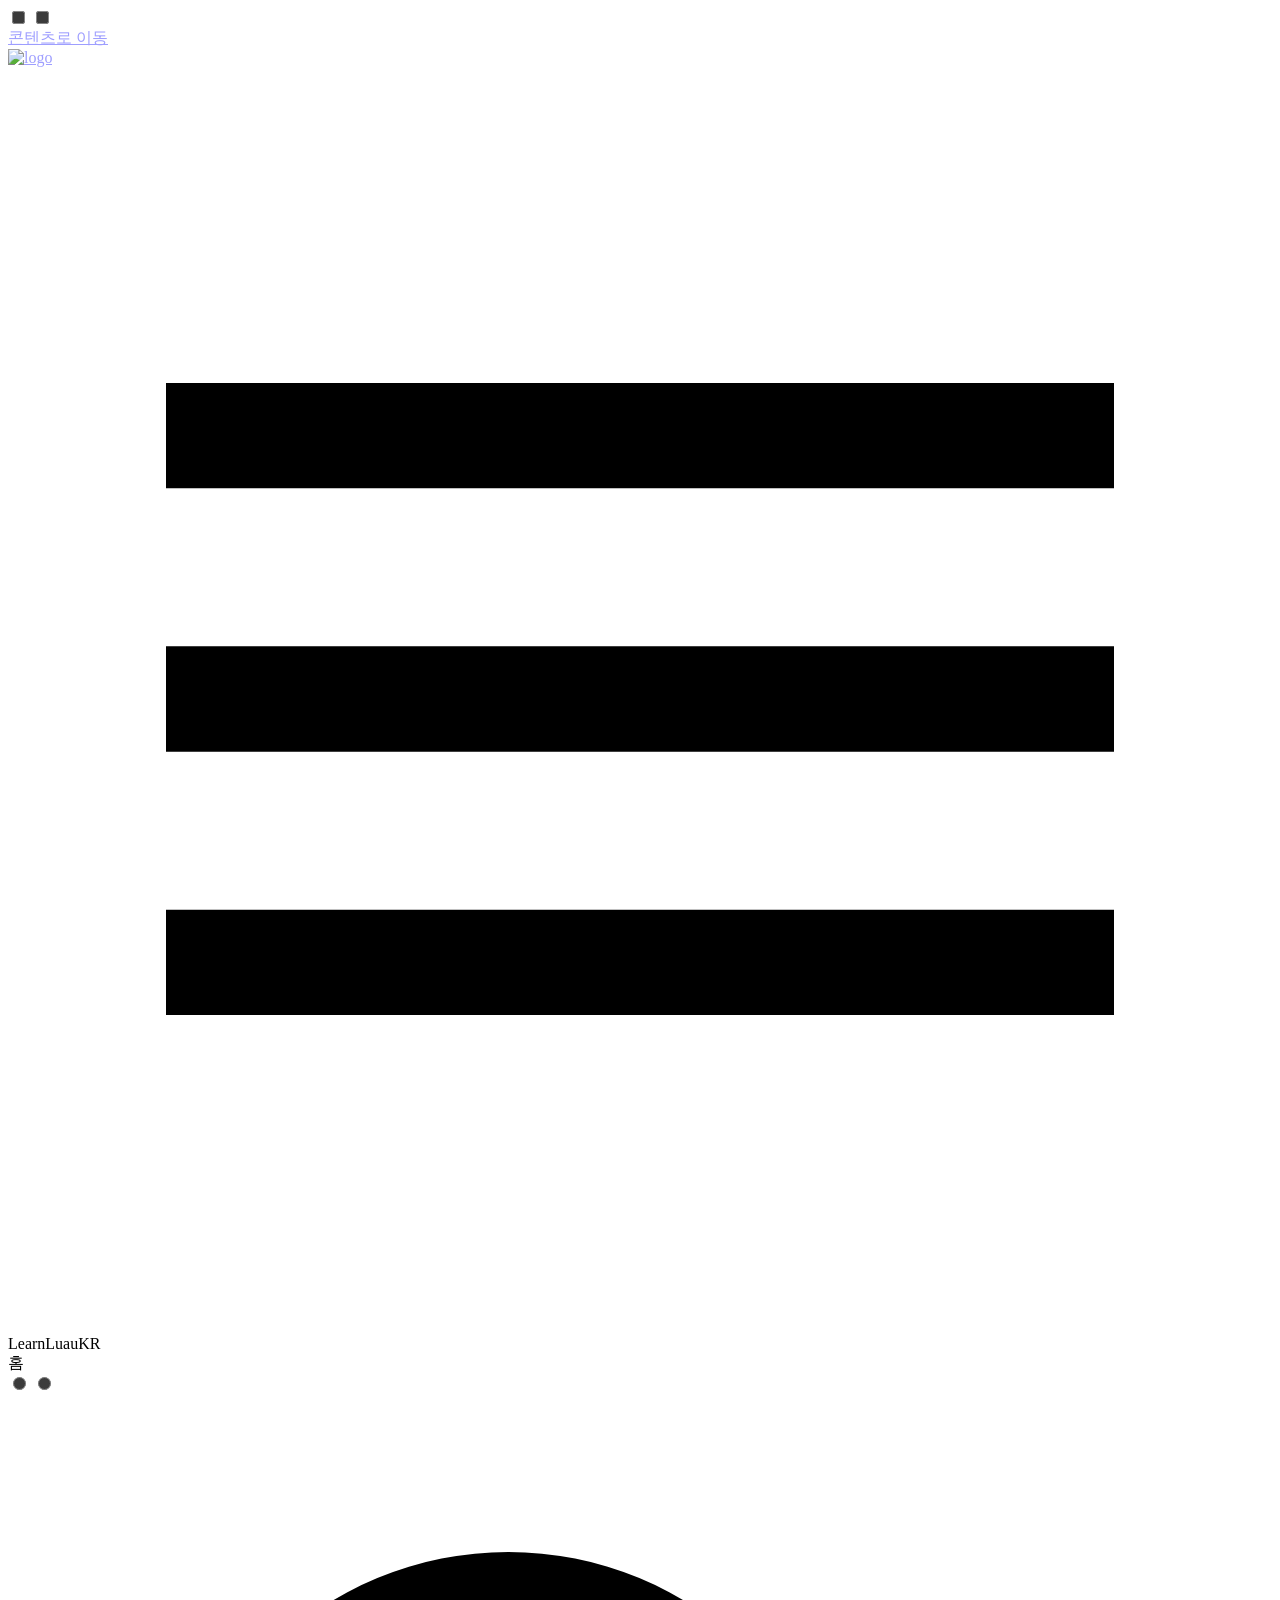
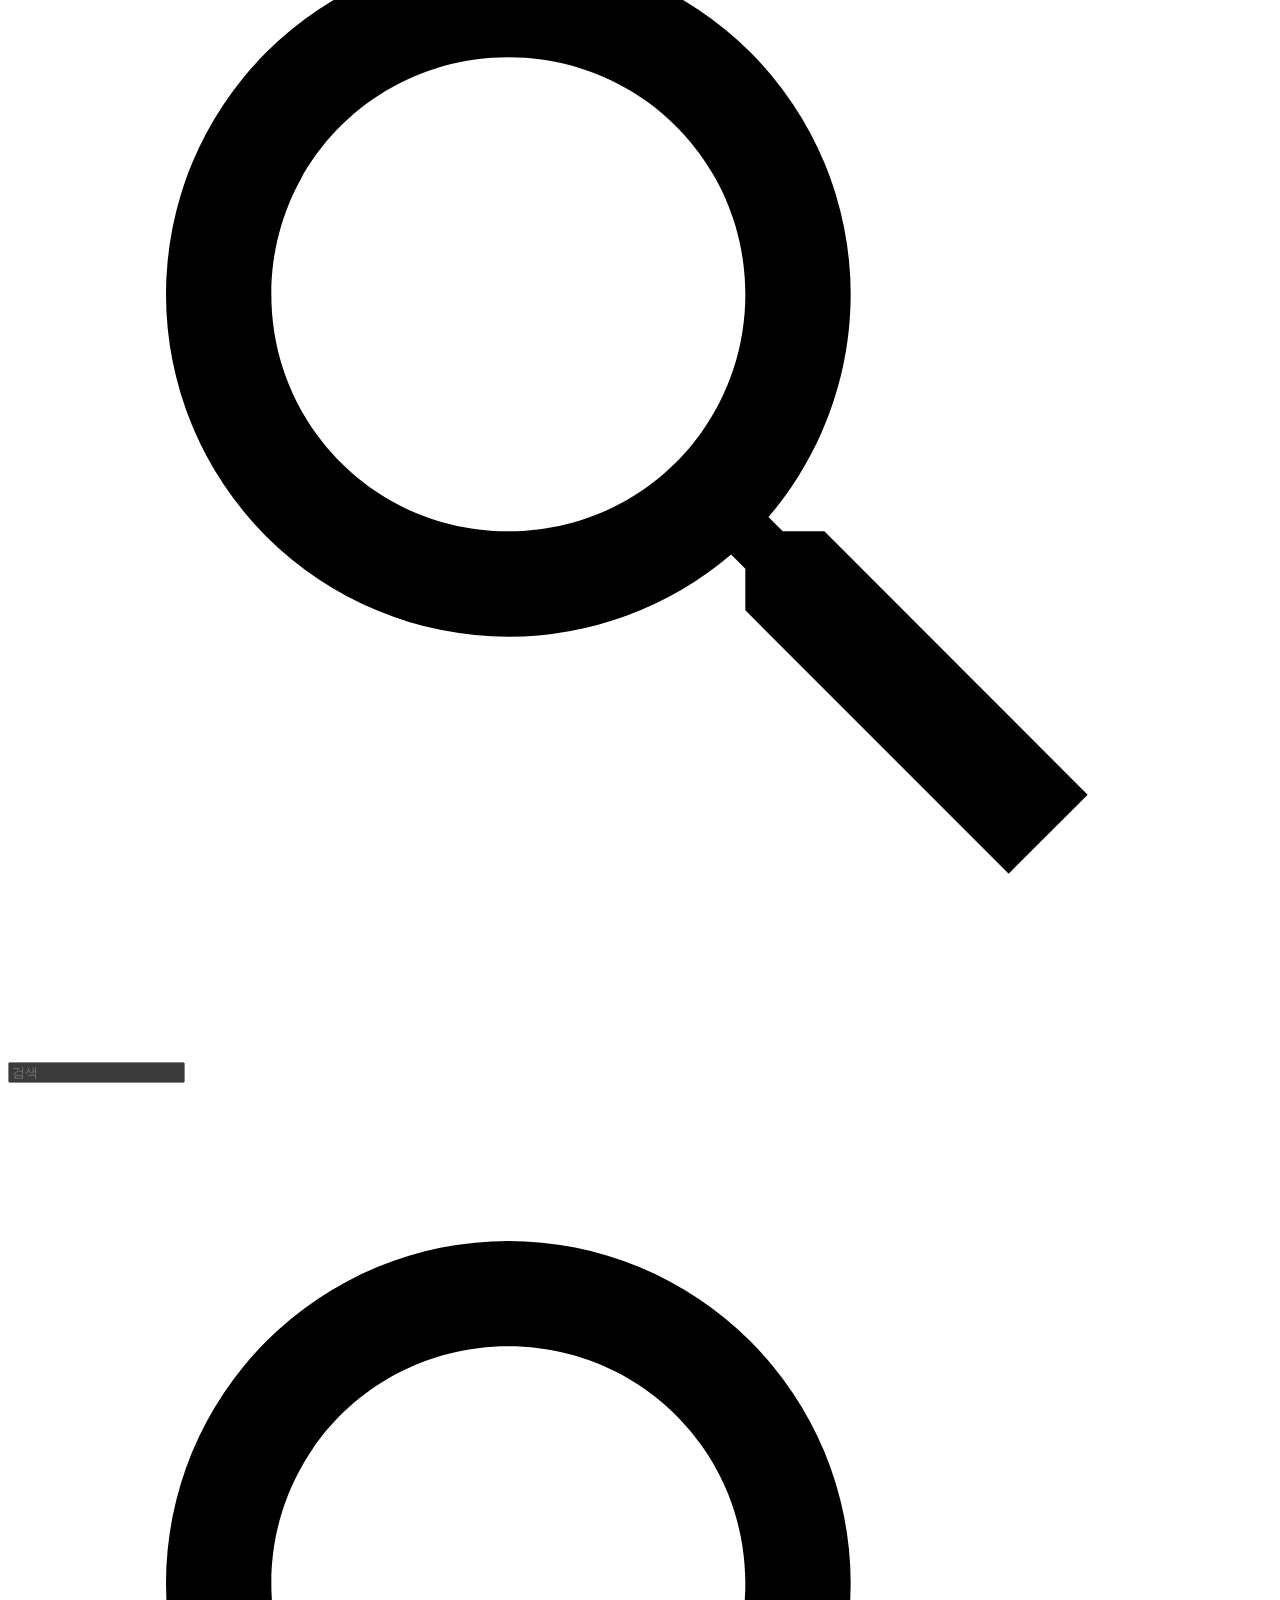
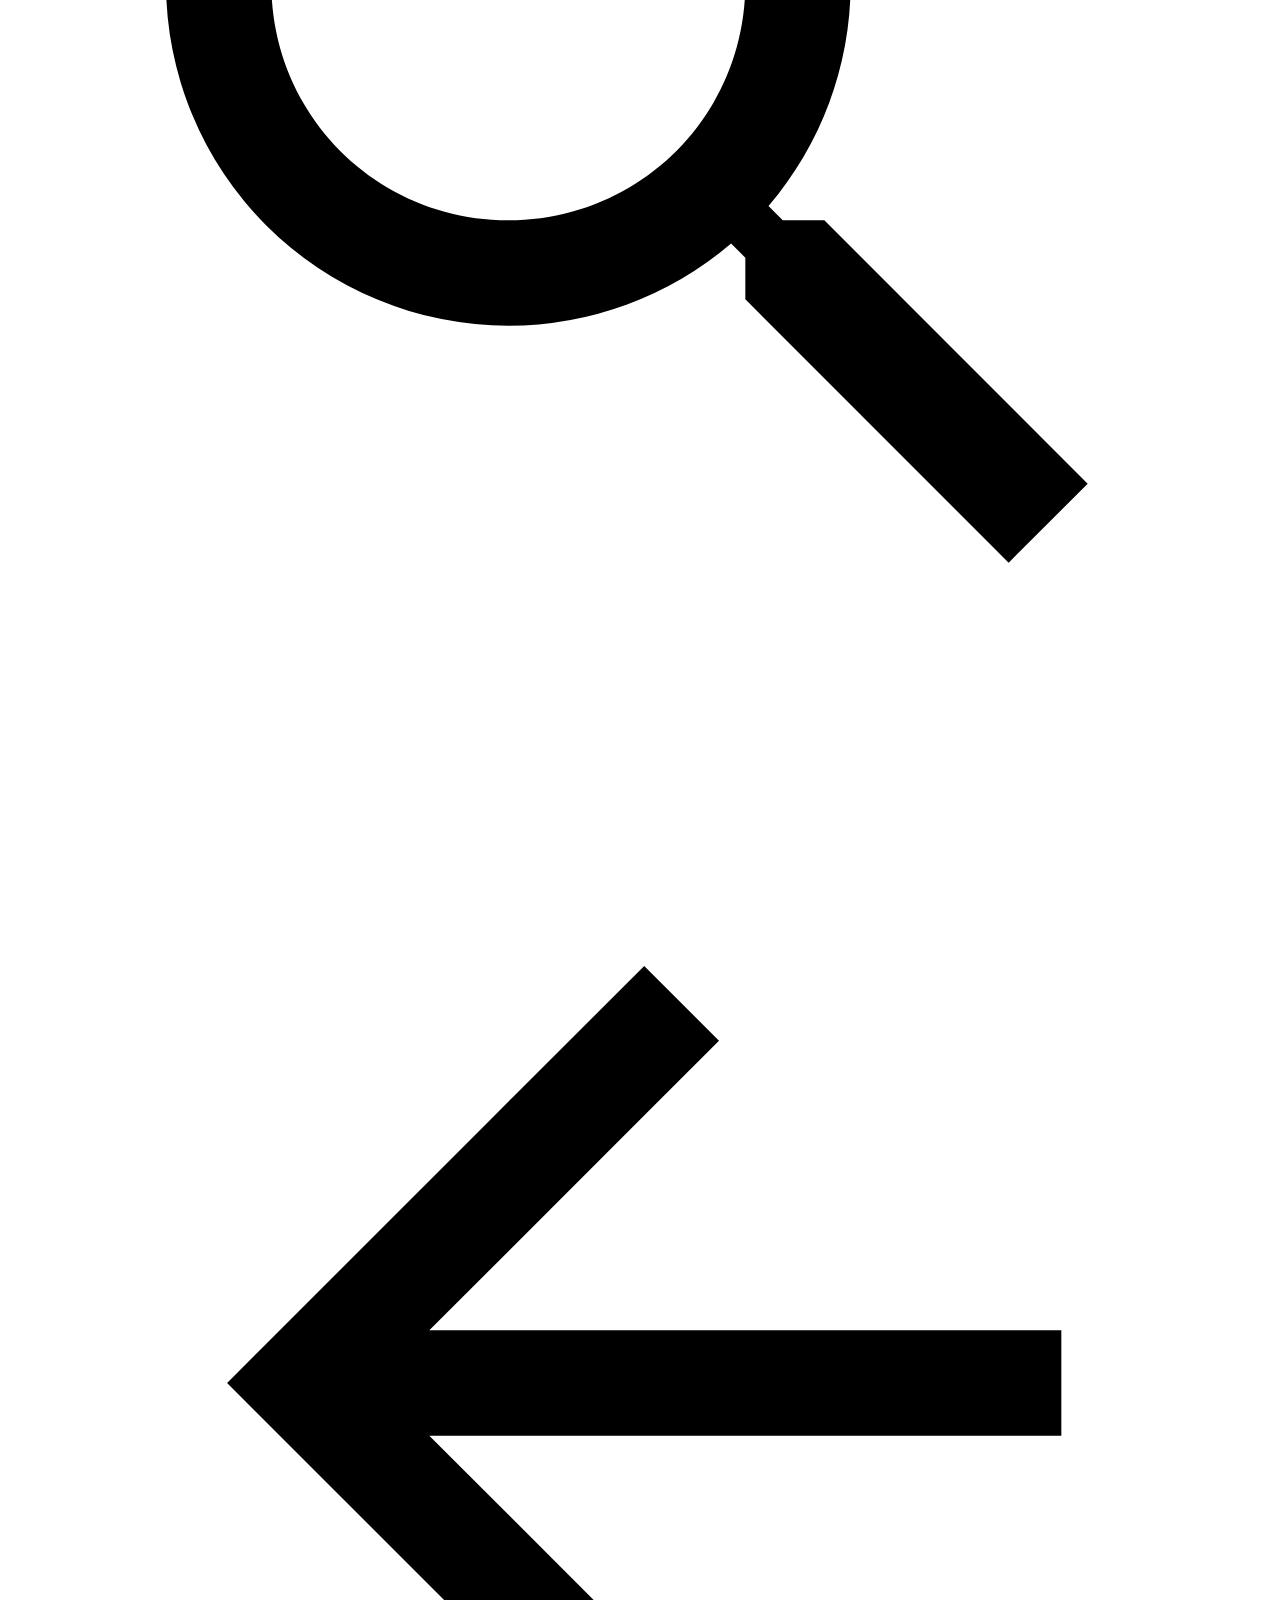
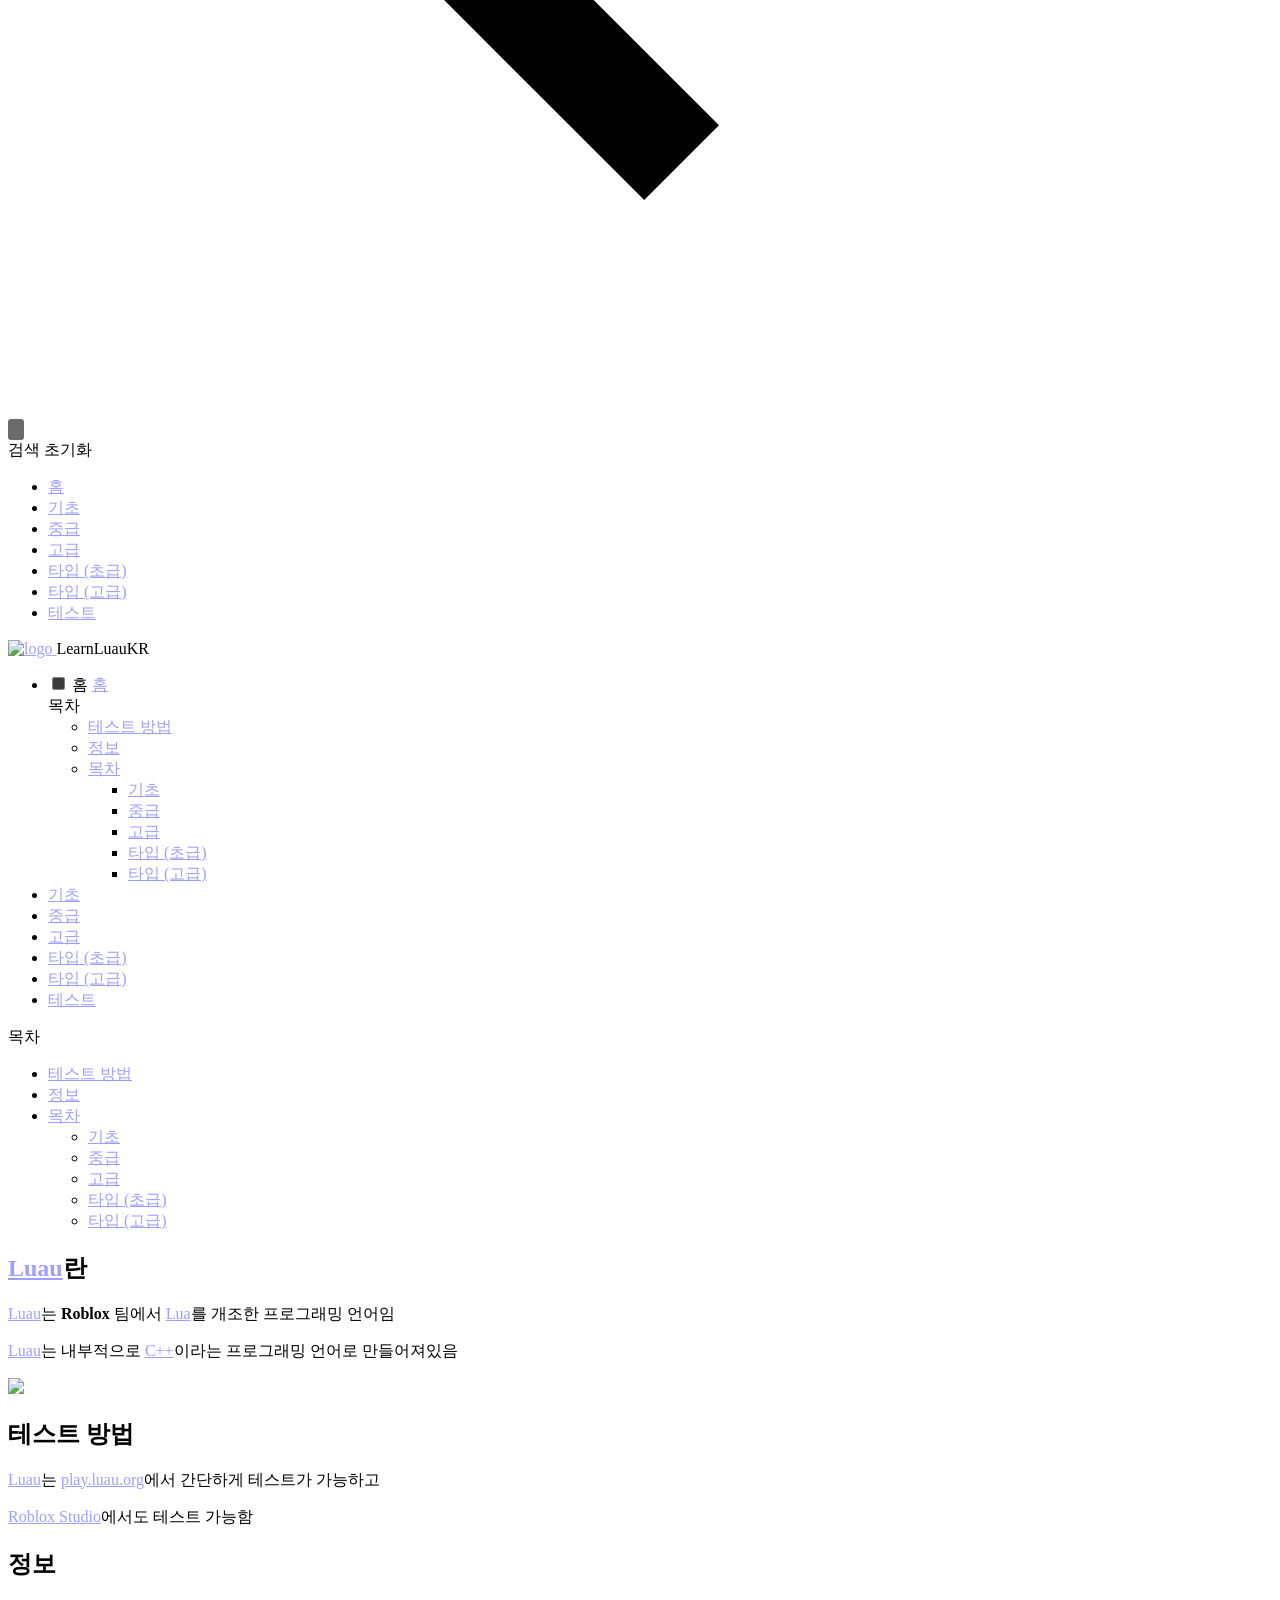
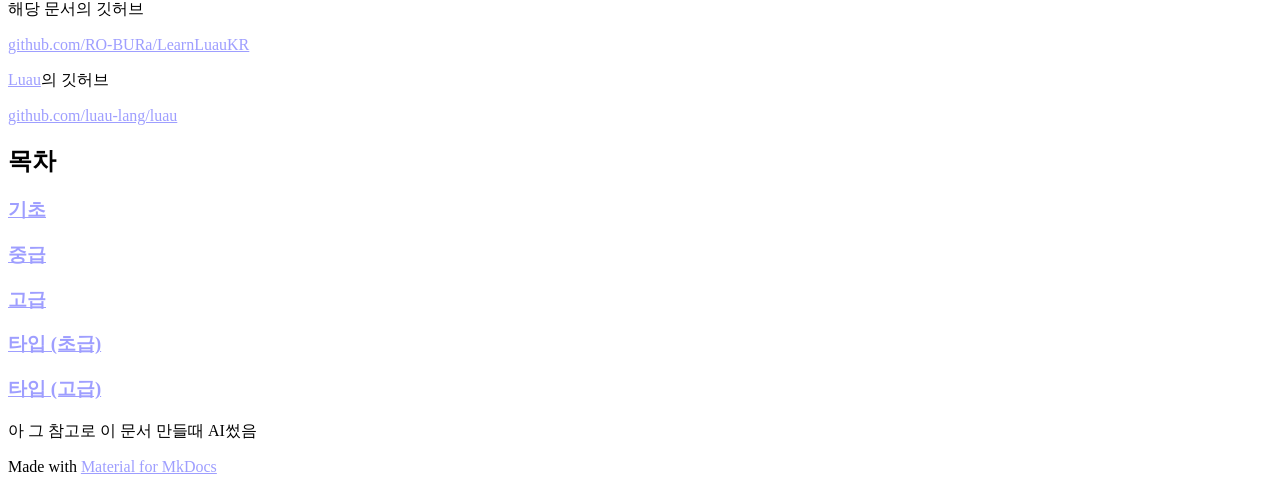
==== commit c65035a0: "Deployed 507ed2d with MkDocs version: 1.6.1" ====
--- a/index.html
+++ b/index.html
@@ -316,6 +316,25 @@
   
 
       
+        
+  
+  
+  
+  
+    <li class="md-tabs__item">
+      <a href="test/" class="md-tabs__link">
+        
+  
+  
+    
+  
+  테스트
+
+      </a>
+    </li>
+  
+
+      
     </ul>
   </div>
 </nav>
@@ -639,6 +658,33 @@
     
   
     타입 (고급)
+  
+
+    
+  </span>
+  
+  
+
+      </a>
+    </li>
+  
+
+    
+      
+      
+  
+  
+  
+  
+    <li class="md-nav__item">
+      <a href="test/" class="md-nav__link">
+        
+  
+  
+  <span class="md-ellipsis">
+    
+  
+    테스트
   
 
     
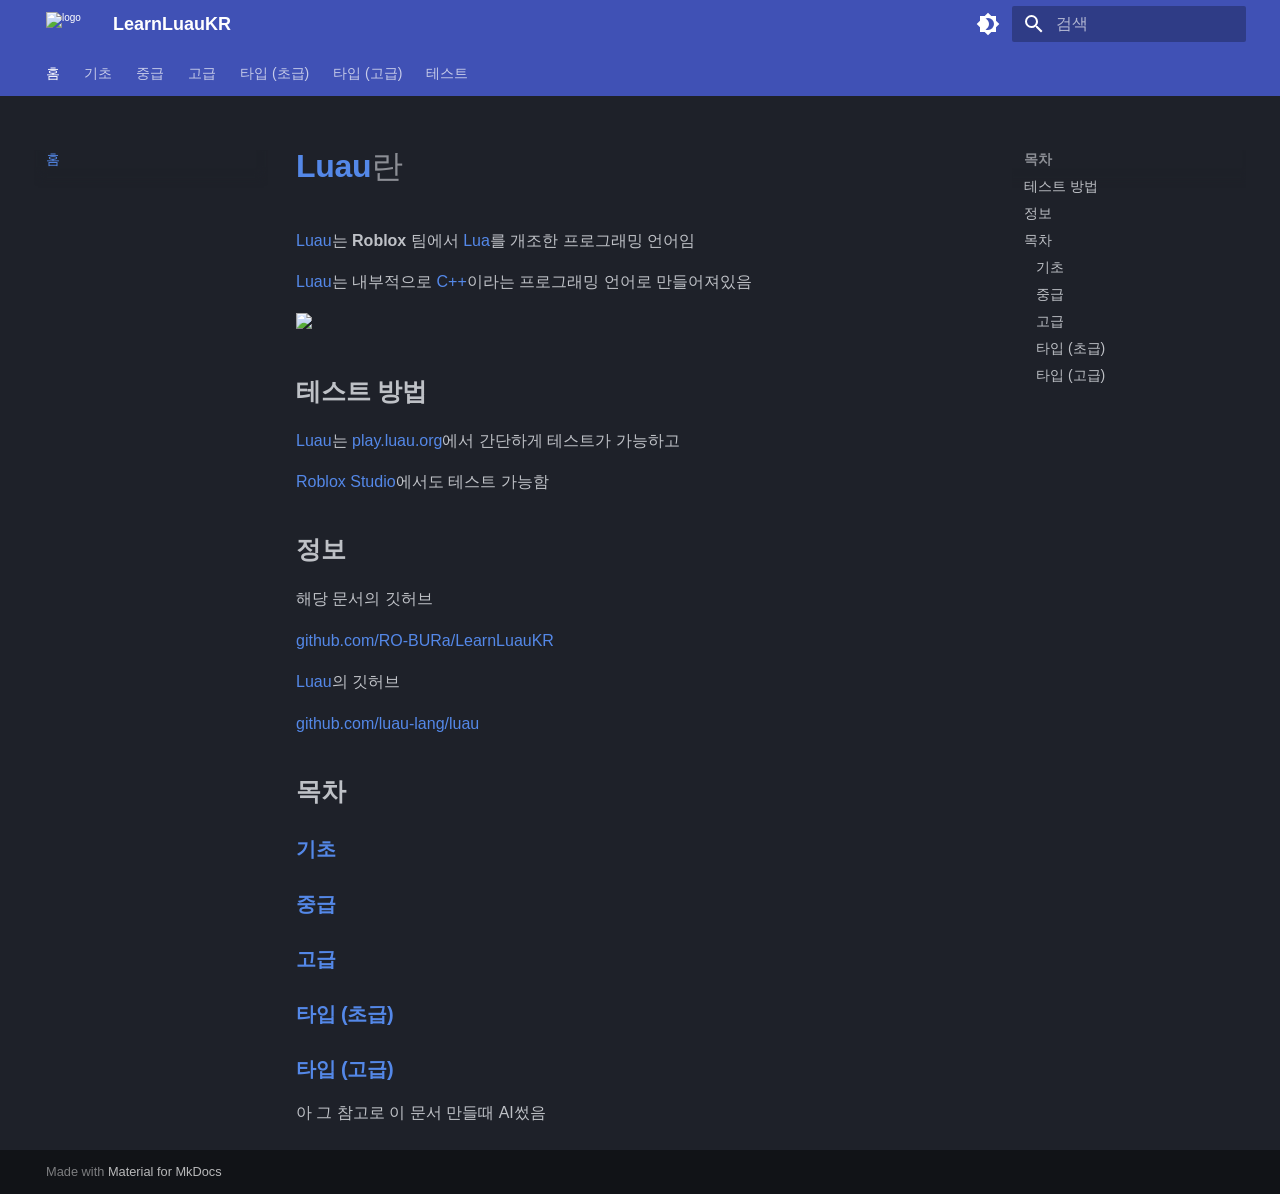
==== commit a8e180d2: "Deployed 13e5538 with MkDocs version: 1.6.1" ====
--- a/index.html
+++ b/index.html
@@ -19,7 +19,7 @@
       
       
       <link rel="icon" href="https://raw.githubusercontent.com/luau-lang/site/master/logo.svg">
-      <meta name="generator" content="mkdocs-1.6.1, mkdocs-material-9.7.6">
+      <meta name="generator" content="mkdocs-1.6.1, mkdocs-material-9.7.7">
     
     
       
@@ -27,7 +27,7 @@
       
     
     
-      <link rel="stylesheet" href="assets/stylesheets/main.484c7ddc.min.css">
+      <link rel="stylesheet" href="assets/stylesheets/main.ec1eaa64.min.css">
       
         
         <link rel="stylesheet" href="assets/stylesheets/palette.ab4e12ef.min.css">
@@ -48,6 +48,8 @@
         <style>:root{--md-text-font:"Roboto";--md-code-font:"Roboto Mono"}</style>
       
     
+    
+      <link rel="stylesheet" href="stylesheets/extra.css">
     
     <script>__md_scope=new URL(".",location),__md_hash=e=>[...e].reduce(((e,_)=>(e<<5)-e+_.charCodeAt(0)),0),__md_get=(e,_=localStorage,t=__md_scope)=>JSON.parse(_.getItem(t.pathname+"."+e)),__md_set=(e,_,t=localStorage,a=__md_scope)=>{try{t.setItem(a.pathname+"."+e,JSON.stringify(_))}catch(e){}}</script>
     
@@ -830,6 +832,7 @@
               
               <article class="md-content__inner md-typeset">
                 
+  
                   
 
 
@@ -866,6 +869,19 @@
 
 
                 
+
+  <div id="luau-container" class="luau-launcher-container">
+      <!-- 오른쪽 위 조절 핸들 -->
+      <div id="luau-resizer" class="resizer-top-right"></div>
+      
+      <iframe src="https://play.luau.org/?embed=true&amp;theme=auto#code=N4IgbiBcBMA0IGMohPAzlUB7ADgFwEsBbAgLwENCsA7AGQFMx6AbKOEAE3oCMBXAcwZNWMAL6igA"
+              style="width: 100%; height: 100%;" 
+              loading="lazy"
+              allowfullscreen=""
+              allow="clipboard-write">
+      </iframe>
+  </div>
+
               </article>
             </div>
           
@@ -911,7 +927,9 @@
       <script id="__config" type="application/json">{"annotate": null, "base": ".", "features": ["navigation.tabs", "navigation.sections", "navigation.top", "content.code.copy", "content.code.annotate"], "search": "assets/javascripts/workers/search.2c215733.min.js", "tags": null, "translations": {"clipboard.copied": "\ud074\ub9bd\ubcf4\ub4dc\uc5d0 \ubcf5\uc0ac\ub428", "clipboard.copy": "\ud074\ub9bd\ubcf4\ub4dc\ub85c \ubcf5\uc0ac", "search.result.more.one": "\uc774 \ubb38\uc11c\uc5d0\uc11c 1\uac1c\uc758 \uac80\uc0c9 \uacb0\uacfc \ub354 \ubcf4\uae30", "search.result.more.other": "\uc774 \ubb38\uc11c\uc5d0\uc11c #\uac1c\uc758 \uac80\uc0c9 \uacb0\uacfc \ub354 \ubcf4\uae30", "search.result.none": "\uac80\uc0c9\uc5b4\uc640 \uc77c\uce58\ud558\ub294 \ubb38\uc11c\uac00 \uc5c6\uc2b5\ub2c8\ub2e4", "search.result.one": "1\uac1c\uc758 \uc77c\uce58\ud558\ub294 \ubb38\uc11c", "search.result.other": "#\uac1c\uc758 \uc77c\uce58\ud558\ub294 \ubb38\uc11c", "search.result.placeholder": "\uac80\uc0c9\uc5b4\ub97c \uc785\ub825\ud558\uc138\uc694", "search.result.term.missing": "\ud3ec\ud568\ub418\uc9c0 \uc54a\uc740 \uac80\uc0c9\uc5b4", "select.version": "\ubc84\uc804 \uc120\ud0dd"}, "version": null}</script>
     
     
-      <script src="assets/javascripts/bundle.79ae519e.min.js"></script>
+      <script src="assets/javascripts/bundle.d7400e89.min.js"></script>
+      
+        <script src="stylesheets/extra.js"></script>
       
     
   </body>
--- a/assets/stylesheets/main.ec1eaa64.min.css
+++ b/assets/stylesheets/main.ec1eaa64.min.css
@@ -0,0 +1 @@
+@charset "UTF-8";html{-webkit-text-size-adjust:none;-moz-text-size-adjust:none;text-size-adjust:none;box-sizing:border-box}*,:after,:before{box-sizing:inherit}@media (prefers-reduced-motion){*,:after,:before{transition:none!important}}body{margin:0}a,button,input,label{-webkit-tap-highlight-color:transparent}a{color:inherit;text-decoration:none}hr{border:0;box-sizing:initial;display:block;height:.05rem;overflow:visible;padding:0}small{font-size:80%}sub,sup{line-height:1em}img{border-style:none}table{border-collapse:initial;border-spacing:0}td,th{font-weight:400;vertical-align:top}button{background:#0000;border:0;font-family:inherit;font-size:inherit;margin:0;padding:0}input{border:0;outline:none}:root{--md-primary-fg-color:#4051b5;--md-primary-fg-color--light:#5d6cc0;--md-primary-fg-color--dark:#303fa1;--md-primary-bg-color:#fff;--md-primary-bg-color--light:#ffffffb3;--md-accent-fg-color:#526cfe;--md-accent-fg-color--transparent:#526cfe1a;--md-accent-bg-color:#fff;--md-accent-bg-color--light:#ffffffb3}[data-md-color-scheme=default]{color-scheme:light}[data-md-color-scheme=default] img[src$="#gh-dark-mode-only"],[data-md-color-scheme=default] img[src$="#only-dark"]{display:none}:root,[data-md-color-scheme=default]{--md-hue:225deg;--md-default-fg-color:#000000de;--md-default-fg-color--light:#0000008a;--md-default-fg-color--lighter:#00000052;--md-default-fg-color--lightest:#00000012;--md-default-bg-color:#fff;--md-default-bg-color--light:#ffffffb3;--md-default-bg-color--lighter:#ffffff4d;--md-default-bg-color--lightest:#ffffff1f;--md-code-fg-color:#36464e;--md-code-bg-color:#f5f5f5;--md-code-bg-color--light:#f5f5f5b3;--md-code-bg-color--lighter:#f5f5f54d;--md-code-hl-color:#4287ff;--md-code-hl-color--light:#4287ff1a;--md-code-hl-number-color:#d52a2a;--md-code-hl-special-color:#db1457;--md-code-hl-function-color:#a846b9;--md-code-hl-constant-color:#6e59d9;--md-code-hl-keyword-color:#3f6ec6;--md-code-hl-string-color:#1c7d4d;--md-code-hl-name-color:var(--md-code-fg-color);--md-code-hl-operator-color:var(--md-default-fg-color--light);--md-code-hl-punctuation-color:var(--md-default-fg-color--light);--md-code-hl-comment-color:var(--md-default-fg-color--light);--md-code-hl-generic-color:var(--md-default-fg-color--light);--md-code-hl-variable-color:var(--md-default-fg-color--light);--md-typeset-color:var(--md-default-fg-color);--md-typeset-a-color:var(--md-primary-fg-color);--md-typeset-del-color:#f5503d26;--md-typeset-ins-color:#0bd57026;--md-typeset-kbd-color:#fafafa;--md-typeset-kbd-accent-color:#fff;--md-typeset-kbd-border-color:#b8b8b8;--md-typeset-mark-color:#ffff0080;--md-typeset-table-color:#0000001f;--md-typeset-table-color--light:rgba(0,0,0,.035);--md-admonition-fg-color:var(--md-default-fg-color);--md-admonition-bg-color:var(--md-default-bg-color);--md-warning-fg-color:#000000de;--md-warning-bg-color:#ff9;--md-footer-fg-color:#fff;--md-footer-fg-color--light:#ffffffb3;--md-footer-fg-color--lighter:#ffffff73;--md-footer-bg-color:#000000de;--md-footer-bg-color--dark:#00000052;--md-shadow-z1:0 0.2rem 0.5rem #0000000d,0 0 0.05rem #0000001a;--md-shadow-z2:0 0.2rem 0.5rem #0000001a,0 0 0.05rem #00000040;--md-shadow-z3:0 0.2rem 0.5rem #0003,0 0 0.05rem #00000059}.md-icon svg{fill:currentcolor;display:block;height:1.2rem;width:1.2rem}body{-webkit-font-smoothing:antialiased;-moz-osx-font-smoothing:grayscale;--md-text-font-family:var(--md-text-font,_),-apple-system,BlinkMacSystemFont,Helvetica,Arial,sans-serif;--md-code-font-family:var(--md-code-font,_),SFMono-Regular,Consolas,Menlo,monospace}aside,body,input{font-feature-settings:"kern","liga";color:var(--md-typeset-color);font-family:var(--md-text-font-family)}code,kbd,pre{font-feature-settings:"kern";font-family:var(--md-code-font-family)}:root{--md-typeset-table-sort-icon:url('data:image/svg+xml;charset=utf-8,<svg xmlns="http://www.w3.org/2000/svg" viewBox="0 0 24 24"><path d="m18 21-4-4h3V7h-3l4-4 4 4h-3v10h3M2 19v-2h10v2M2 13v-2h7v2M2 7V5h4v2z"/></svg>');--md-typeset-table-sort-icon--asc:url('data:image/svg+xml;charset=utf-8,<svg xmlns="http://www.w3.org/2000/svg" viewBox="0 0 24 24"><path d="M19 17h3l-4 4-4-4h3V3h2M2 17h10v2H2M6 5v2H2V5m0 6h7v2H2z"/></svg>');--md-typeset-table-sort-icon--desc:url('data:image/svg+xml;charset=utf-8,<svg xmlns="http://www.w3.org/2000/svg" viewBox="0 0 24 24"><path d="M19 7h3l-4-4-4 4h3v14h2M2 17h10v2H2M6 5v2H2V5m0 6h7v2H2z"/></svg>')}.md-typeset{-webkit-print-color-adjust:exact;color-adjust:exact;font-size:.8rem;line-height:1.6;overflow-wrap:break-word}@media print{.md-typeset{font-size:.68rem}}.md-typeset blockquote,.md-typeset dl,.md-typeset figure,.md-typeset ol,.md-typeset pre,.md-typeset ul{margin-bottom:1em;margin-top:1em}.md-typeset h1{color:var(--md-default-fg-color--light);font-size:2em;line-height:1.3;margin:0 0 1.25em}.md-typeset h1,.md-typeset h2{font-weight:300;letter-spacing:-.01em}.md-typeset h2{font-size:1.5625em;line-height:1.4;margin:1.6em 0 .64em}.md-typeset h3{font-size:1.25em;font-weight:400;letter-spacing:-.01em;line-height:1.5;margin:1.6em 0 .8em}.md-typeset h2+h3{margin-top:.8em}.md-typeset h4{font-weight:700;letter-spacing:-.01em;margin:1em 0}.md-typeset h5,.md-typeset h6{color:var(--md-default-fg-color--light);font-size:.8em;font-weight:700;letter-spacing:-.01em;margin:1.25em 0}.md-typeset h5{text-transform:uppercase}.md-typeset h5 code{text-transform:none}.md-typeset hr{border-bottom:.05rem solid var(--md-default-fg-color--lightest);display:flow-root;margin:1.5em 0}.md-typeset a{color:var(--md-typeset-a-color);word-break:break-word}.md-typeset a,.md-typeset a:before{transition:color 125ms}.md-typeset a:focus,.md-typeset a:hover{color:var(--md-accent-fg-color)}.md-typeset a:focus code,.md-typeset a:hover code{background-color:var(--md-accent-fg-color--transparent);color:var(--md-accent-fg-color)}.md-typeset a code{color:var(--md-typeset-a-color)}.md-typeset a.focus-visible{outline-color:var(--md-accent-fg-color);outline-offset:.2rem}.md-typeset code,.md-typeset kbd,.md-typeset pre{color:var(--md-code-fg-color);direction:ltr;font-variant-ligatures:none;transition:background-color 125ms}@media print{.md-typeset code,.md-typeset kbd,.md-typeset pre{white-space:pre-wrap}}.md-typeset code{background-color:var(--md-code-bg-color);border-radius:.1rem;-webkit-box-decoration-break:clone;box-decoration-break:clone;font-size:.85em;padding:0 .2941176471em;transition:color 125ms,background-color 125ms;word-break:break-word}.md-typeset code:not(.focus-visible){-webkit-tap-highlight-color:transparent;outline:none}.md-typeset pre{display:flow-root;line-height:1.4;position:relative}.md-typeset pre>code{-webkit-box-decoration-break:slice;box-decoration-break:slice;box-shadow:none;display:block;margin:0;outline-color:var(--md-accent-fg-color);overflow:auto;padding:.7720588235em 1.1764705882em;scrollbar-color:var(--md-default-fg-color--lighter) #0000;scrollbar-width:thin;touch-action:auto;word-break:normal}.md-typeset pre>code:hover{scrollbar-color:var(--md-accent-fg-color) #0000}.md-typeset pre>code::-webkit-scrollbar{height:.2rem;width:.2rem}.md-typeset pre>code::-webkit-scrollbar-thumb{background-color:var(--md-default-fg-color--lighter)}.md-typeset pre>code::-webkit-scrollbar-thumb:hover{background-color:var(--md-accent-fg-color)}.md-typeset kbd{background-color:var(--md-typeset-kbd-color);border-radius:.1rem;box-shadow:0 .1rem 0 .05rem var(--md-typeset-kbd-border-color),0 .1rem 0 var(--md-typeset-kbd-border-color),0 -.1rem .2rem var(--md-typeset-kbd-accent-color) inset;color:var(--md-default-fg-color);display:inline-block;font-size:.75em;padding:0 .6666666667em;vertical-align:text-top;word-break:break-word}.md-typeset mark{background-color:var(--md-typeset-mark-color);-webkit-box-decoration-break:clone;box-decoration-break:clone;color:inherit;word-break:break-word}.md-typeset abbr{cursor:help;text-decoration:none}.md-typeset [data-preview],.md-typeset abbr{border-bottom:.05rem dotted var(--md-default-fg-color--light)}.md-typeset small{opacity:.75}[dir=ltr] .md-typeset sub,[dir=ltr] .md-typeset sup{margin-left:.078125em}[dir=rtl] .md-typeset sub,[dir=rtl] .md-typeset sup{margin-right:.078125em}[dir=ltr] .md-typeset blockquote{padding-left:.6rem}[dir=rtl] .md-typeset blockquote{padding-right:.6rem}[dir=ltr] .md-typeset blockquote{border-left:.2rem solid var(--md-default-fg-color--lighter)}[dir=rtl] .md-typeset blockquote{border-right:.2rem solid var(--md-default-fg-color--lighter)}.md-typeset blockquote{color:var(--md-default-fg-color--light);margin-left:0;margin-right:0}.md-typeset ul{list-style-type:disc}.md-typeset ul[type]{list-style-type:revert-layer}[dir=ltr] .md-typeset ol,[dir=ltr] .md-typeset ul{margin-left:.625em}[dir=rtl] .md-typeset ol,[dir=rtl] .md-typeset ul{margin-right:.625em}.md-typeset ol,.md-typeset ul{padding:0}.md-typeset ol:not([hidden]),.md-typeset ul:not([hidden]){display:flow-root}.md-typeset ol ol,.md-typeset ul ol{list-style-type:lower-alpha}.md-typeset ol ol ol,.md-typeset ul ol ol{list-style-type:lower-roman}.md-typeset ol ol ol ol,.md-typeset ul ol ol ol{list-style-type:upper-alpha}.md-typeset ol ol ol ol ol,.md-typeset ul ol ol ol ol{list-style-type:upper-roman}.md-typeset ol[type],.md-typeset ul[type]{list-style-type:revert-layer}[dir=ltr] .md-typeset ol li,[dir=ltr] .md-typeset ul li{margin-left:1.25em}[dir=rtl] .md-typeset ol li,[dir=rtl] .md-typeset ul li{margin-right:1.25em}.md-typeset ol li,.md-typeset ul li{margin-bottom:.5em}.md-typeset ol li blockquote,.md-typeset ol li p,.md-typeset ul li blockquote,.md-typeset ul li p{margin:.5em 0}.md-typeset ol li:last-child,.md-typeset ul li:last-child{margin-bottom:0}[dir=ltr] .md-typeset ol li ol,[dir=ltr] .md-typeset ol li ul,[dir=ltr] .md-typeset ul li ol,[dir=ltr] .md-typeset ul li ul{margin-left:.625em}[dir=rtl] .md-typeset ol li ol,[dir=rtl] .md-typeset ol li ul,[dir=rtl] .md-typeset ul li ol,[dir=rtl] .md-typeset ul li ul{margin-right:.625em}.md-typeset ol li ol,.md-typeset ol li ul,.md-typeset ul li ol,.md-typeset ul li ul{margin-bottom:.5em;margin-top:.5em}[dir=ltr] .md-typeset dd{margin-left:1.875em}[dir=rtl] .md-typeset dd{margin-right:1.875em}.md-typeset dd{margin-bottom:1.5em;margin-top:1em}.md-typeset img,.md-typeset svg,.md-typeset video{height:auto;max-width:100%}.md-typeset img[align=left]{margin:1em 1em 1em 0}.md-typeset img[align=right]{margin:1em 0 1em 1em}.md-typeset img[align]:only-child{margin-top:0}.md-typeset figure{display:flow-root;margin:1em auto;max-width:100%;text-align:center;width:fit-content}.md-typeset figure img{display:block;margin:0 auto}.md-typeset figcaption{font-style:italic;margin:1em auto;max-width:24rem}.md-typeset iframe{max-width:100%}.md-typeset table:not([class]){background-color:var(--md-default-bg-color);border:.05rem solid var(--md-typeset-table-color);border-radius:.1rem;display:inline-block;font-size:.64rem;max-width:100%;overflow:auto;touch-action:auto}@media print{.md-typeset table:not([class]){display:table}}.md-typeset table:not([class])+*{margin-top:1.5em}.md-typeset table:not([class]) td>:first-child,.md-typeset table:not([class]) th>:first-child{margin-top:0}.md-typeset table:not([class]) td>:last-child,.md-typeset table:not([class]) th>:last-child{margin-bottom:0}.md-typeset table:not([class]) td:not([align]),.md-typeset table:not([class]) th:not([align]){text-align:left}[dir=rtl] .md-typeset table:not([class]) td:not([align]),[dir=rtl] .md-typeset table:not([class]) th:not([align]){text-align:right}.md-typeset table:not([class]) th{font-weight:700;min-width:5rem;padding:.9375em 1.25em;vertical-align:top}.md-typeset table:not([class]) td{border-top:.05rem solid var(--md-typeset-table-color);padding:.9375em 1.25em;vertical-align:top}.md-typeset table:not([class]) tbody tr{transition:background-color 125ms}.md-typeset table:not([class]) tbody tr:hover{background-color:var(--md-typeset-table-color--light);box-shadow:0 .05rem 0 var(--md-default-bg-color) inset}.md-typeset table:not([class]) a{word-break:normal}.md-typeset table th[role=columnheader]{cursor:pointer}[dir=ltr] .md-typeset table th[role=columnheader]:after{margin-left:.5em}[dir=rtl] .md-typeset table th[role=columnheader]:after{margin-right:.5em}.md-typeset table th[role=columnheader]:after{content:"";display:inline-block;height:1.2em;-webkit-mask-image:var(--md-typeset-table-sort-icon);mask-image:var(--md-typeset-table-sort-icon);-webkit-mask-repeat:no-repeat;mask-repeat:no-repeat;-webkit-mask-size:contain;mask-size:contain;transition:background-color 125ms;vertical-align:text-bottom;width:1.2em}.md-typeset table th[role=columnheader]:hover:after{background-color:var(--md-default-fg-color--lighter)}.md-typeset table th[role=columnheader][aria-sort=ascending]:after{background-color:var(--md-default-fg-color--light);-webkit-mask-image:var(--md-typeset-table-sort-icon--asc);mask-image:var(--md-typeset-table-sort-icon--asc)}.md-typeset table th[role=columnheader][aria-sort=descending]:after{background-color:var(--md-default-fg-color--light);-webkit-mask-image:var(--md-typeset-table-sort-icon--desc);mask-image:var(--md-typeset-table-sort-icon--desc)}.md-typeset__scrollwrap{margin:1em -.8rem;overflow-x:auto;touch-action:auto}.md-typeset__table{display:inline-block;margin-bottom:.5em;padding:0 .8rem}@media print{.md-typeset__table{display:block}}html .md-typeset__table table{display:table;margin:0;overflow:hidden;width:100%}@media screen and (max-width:44.984375em){.md-content__inner>pre{margin:1em -.8rem}.md-content__inner>pre code{border-radius:0}}.md-typeset .md-author{border-radius:100%;display:block;flex-shrink:0;height:1.6rem;overflow:hidden;position:relative;transition:color 125ms,transform 125ms;width:1.6rem}.md-typeset .md-author img{display:block}.md-typeset .md-author--more{background:var(--md-default-fg-color--lightest);color:var(--md-default-fg-color--lighter);font-size:.6rem;font-weight:700;line-height:1.6rem;text-align:center}.md-typeset .md-author--long{height:2.4rem;width:2.4rem}.md-typeset a.md-author{transform:scale(1)}.md-typeset a.md-author img{border-radius:100%;filter:grayscale(100%) opacity(75%);transition:filter 125ms}.md-typeset a.md-author:focus,.md-typeset a.md-author:hover{transform:scale(1.1);z-index:1}.md-typeset a.md-author:focus img,.md-typeset a.md-author:hover img{filter:grayscale(0)}.md-banner{background-color:var(--md-footer-bg-color);color:var(--md-footer-fg-color);overflow:auto}@media print{.md-banner{display:none}}.md-banner--warning{background-color:var(--md-warning-bg-color);color:var(--md-warning-fg-color)}.md-banner__inner{font-size:.7rem;margin:.6rem auto;padding:0 .8rem}[dir=ltr] .md-banner__button{float:right}[dir=rtl] .md-banner__button{float:left}.md-banner__button{color:inherit;cursor:pointer;transition:opacity .25s}.no-js .md-banner__button{display:none}.md-banner__button:hover{opacity:.7}html{font-size:125%;height:100%;overflow-x:hidden}@media screen and (min-width:100em){html{font-size:137.5%}}@media screen and (min-width:125em){html{font-size:150%}}body{background-color:var(--md-default-bg-color);display:flex;flex-direction:column;font-size:.5rem;min-height:100%;position:relative;width:100%}@media print{body{display:block}}@media screen and (max-width:59.984375em){body[data-md-scrolllock]{position:fixed}}.md-grid{margin-left:auto;margin-right:auto;max-width:61rem}.md-container{display:flex;flex-direction:column;flex-grow:1}@media print{.md-container{display:block}}.md-main{flex-grow:1}.md-main__inner{display:flex;height:100%;margin-top:1.5rem}.md-ellipsis{overflow:hidden;text-overflow:ellipsis}.md-toggle{display:none}.md-option{height:0;opacity:0;position:absolute;width:0}.md-option:checked+label:not([hidden]){display:block}.md-option.focus-visible+label{outline-color:var(--md-accent-fg-color);outline-style:auto}.md-skip{background-color:var(--md-default-fg-color);border-radius:.1rem;color:var(--md-default-bg-color);font-size:.64rem;margin:.5rem;opacity:0;outline-color:var(--md-accent-fg-color);padding:.3rem .5rem;position:fixed;transform:translateY(.4rem);z-index:-1}.md-skip:focus{opacity:1;transform:translateY(0);transition:transform .25s cubic-bezier(.4,0,.2,1),opacity 175ms 75ms;z-index:10}@page{margin:25mm}:root{--md-clipboard-icon:url('data:image/svg+xml;charset=utf-8,<svg xmlns="http://www.w3.org/2000/svg" viewBox="0 0 24 24"><path d="M19 21H8V7h11m0-2H8a2 2 0 0 0-2 2v14a2 2 0 0 0 2 2h11a2 2 0 0 0 2-2V7a2 2 0 0 0-2-2m-3-4H4a2 2 0 0 0-2 2v14h2V3h12z"/></svg>')}.md-clipboard{border-radius:.1rem;color:var(--md-default-fg-color--lightest);cursor:pointer;height:1.5em;outline-color:var(--md-accent-fg-color);outline-offset:.1rem;transition:color .25s;width:1.5em;z-index:1}@media print{.md-clipboard{display:none}}.md-clipboard:not(.focus-visible){-webkit-tap-highlight-color:transparent;outline:none}:hover>.md-clipboard{color:var(--md-default-fg-color--light)}.md-clipboard:focus,.md-clipboard:hover{color:var(--md-accent-fg-color)}.md-clipboard:after{background-color:currentcolor;content:"";display:block;height:1.125em;margin:0 auto;-webkit-mask-image:var(--md-clipboard-icon);mask-image:var(--md-clipboard-icon);-webkit-mask-position:center;mask-position:center;-webkit-mask-repeat:no-repeat;mask-repeat:no-repeat;-webkit-mask-size:contain;mask-size:contain;width:1.125em}.md-clipboard--inline{cursor:pointer}.md-clipboard--inline code{transition:color .25s,background-color .25s}.md-clipboard--inline:focus code,.md-clipboard--inline:hover code{background-color:var(--md-accent-fg-color--transparent);color:var(--md-accent-fg-color)}:root{--md-code-select-icon:url('data:image/svg+xml;charset=utf-8,<svg xmlns="http://www.w3.org/2000/svg" viewBox="0 0 24 24"><path d="M19 19h-4v2h4c1.1 0 2-.9 2-2v-4h-2m0-12h-4v2h4v4h2V5c0-1.1-.9-2-2-2M5 5h4V3H5c-1.1 0-2 .9-2 2v4h2m0 6H3v4c0 1.1.9 2 2 2h4v-2H5zm2-4h2v2H7zm4 0h2v2h-2zm4 0h2v2h-2zM7 7h2v2H7zm4 0h2v2h-2zm4 0h2v2h-2zm-8 8h2v2H7zm4 0h2v2h-2zm4 0h2v2h-2z"/></svg>');--md-code-copy-icon:url('data:image/svg+xml;charset=utf-8,<svg xmlns="http://www.w3.org/2000/svg" viewBox="0 0 24 24"><path d="M19 21H8V7h11m0-2H8a2 2 0 0 0-2 2v14a2 2 0 0 0 2 2h11a2 2 0 0 0 2-2V7a2 2 0 0 0-2-2m-3-4H4a2 2 0 0 0-2 2v14h2V3h12z"/></svg>')}.md-typeset .md-code__content{display:grid}.md-code__nav{background-color:var(--md-code-bg-color--lighter);border-radius:.1rem;display:flex;gap:.2rem;padding:.2rem;position:absolute;right:.25em;top:.25em;transition:background-color .25s;z-index:1}:hover>.md-code__nav{background-color:var(--md-code-bg-color--light)}.md-code__button{color:var(--md-default-fg-color--lightest);cursor:pointer;display:block;height:1.5em;outline-color:var(--md-accent-fg-color);outline-offset:.1rem;transition:color .25s;width:1.5em}:hover>*>.md-code__button{color:var(--md-default-fg-color--light)}.md-code__button.focus-visible,.md-code__button:hover{color:var(--md-accent-fg-color)}.md-code__button--active{color:var(--md-default-fg-color)!important}.md-code__button:after{background-color:currentcolor;content:"";display:block;height:1.125em;margin:0 auto;-webkit-mask-position:center;mask-position:center;-webkit-mask-repeat:no-repeat;mask-repeat:no-repeat;-webkit-mask-size:contain;mask-size:contain;width:1.125em}.md-code__button[data-md-type=select]:after{-webkit-mask-image:var(--md-code-select-icon);mask-image:var(--md-code-select-icon)}.md-code__button[data-md-type=copy]:after{-webkit-mask-image:var(--md-code-copy-icon);mask-image:var(--md-code-copy-icon)}@keyframes consent{0%{opacity:0;transform:translateY(100%)}to{opacity:1;transform:translateY(0)}}@keyframes overlay{0%{opacity:0}to{opacity:1}}.md-consent__overlay{animation:overlay .25s both;-webkit-backdrop-filter:blur(.1rem);backdrop-filter:blur(.1rem);background-color:#0000008a;height:100%;opacity:1;position:fixed;top:0;width:100%;z-index:5}.md-consent__inner{animation:consent .5s cubic-bezier(.1,.7,.1,1) both;background-color:var(--md-default-bg-color);border:0;border-radius:.1rem;bottom:0;box-shadow:0 0 .2rem #0000001a,0 .2rem .4rem #0003;max-height:100%;overflow:auto;padding:0;position:fixed;width:100%;z-index:5}.md-consent__form{padding:.8rem}.md-consent__settings{display:none;margin:1em 0}input:checked+.md-consent__settings{display:block}.md-consent__controls{margin-bottom:.8rem}.md-typeset .md-consent__controls .md-button{display:inline}@media screen and (max-width:44.984375em){.md-typeset .md-consent__controls .md-button{display:block;margin-top:.4rem;text-align:center;width:100%}}.md-consent label{cursor:pointer}.md-content{flex-grow:1;min-width:0}.md-content__inner{margin:0 .8rem 1.2rem;padding-top:.6rem}@media screen and (min-width:76.25em){[dir=ltr] .md-sidebar--primary:not([hidden])~.md-content>.md-content__inner{margin-left:1.2rem}[dir=ltr] .md-sidebar--secondary:not([hidden])~.md-content>.md-content__inner,[dir=rtl] .md-sidebar--primary:not([hidden])~.md-content>.md-content__inner{margin-right:1.2rem}[dir=rtl] .md-sidebar--secondary:not([hidden])~.md-content>.md-content__inner{margin-left:1.2rem}}.md-content__inner:before{content:"";display:block;height:.4rem}.md-content__inner>:last-child{margin-bottom:0}[dir=ltr] .md-content__button{float:right}[dir=rtl] .md-content__button{float:left}[dir=ltr] .md-content__button{margin-left:.4rem}[dir=rtl] .md-content__button{margin-right:.4rem}.md-content__button{margin:.4rem 0;padding:0}@media print{.md-content__button{display:none}}.md-typeset .md-content__button{color:var(--md-default-fg-color--lighter)}.md-content__button svg{display:inline;vertical-align:top}[dir=rtl] .md-content__button svg{transform:scaleX(-1)}[dir=ltr] .md-dialog{right:.8rem}[dir=rtl] .md-dialog{left:.8rem}.md-dialog{background-color:var(--md-default-fg-color);border-radius:.1rem;bottom:.8rem;box-shadow:var(--md-shadow-z3);min-width:11.1rem;opacity:0;padding:.4rem .6rem;pointer-events:none;position:fixed;transform:translateY(100%);transition:transform 0ms .4s,opacity .4s;z-index:4}@media print{.md-dialog{display:none}}.md-dialog--active{opacity:1;pointer-events:auto;transform:translateY(0);transition:transform .4s cubic-bezier(.075,.85,.175,1),opacity .4s}.md-dialog__inner{color:var(--md-default-bg-color);font-size:.7rem}.md-feedback{margin:2em 0 1em;text-align:center}.md-feedback fieldset{border:none;margin:0;padding:0}.md-feedback__title{font-weight:700;margin:1em auto}.md-feedback__inner{position:relative}.md-feedback__list{display:flex;flex-wrap:wrap;place-content:baseline center;position:relative}.md-feedback__list:hover .md-icon:not(:disabled){color:var(--md-default-fg-color--lighter)}:disabled .md-feedback__list{min-height:1.8rem}.md-feedback__icon{color:var(--md-default-fg-color--light);cursor:pointer;flex-shrink:0;margin:0 .1rem;transition:color 125ms}.md-feedback__icon:not(:disabled).md-icon:hover{color:var(--md-accent-fg-color)}.md-feedback__icon:disabled{color:var(--md-default-fg-color--lightest);pointer-events:none}.md-feedback__note{opacity:0;position:relative;transform:translateY(.4rem);transition:transform .4s cubic-bezier(.1,.7,.1,1),opacity .15s}.md-feedback__note>*{margin:0 auto;max-width:16rem}:disabled .md-feedback__note{opacity:1;transform:translateY(0)}@media print{.md-feedback{display:none}}.md-footer{background-color:var(--md-footer-bg-color);color:var(--md-footer-fg-color)}@media print{.md-footer{display:none}}.md-footer__inner{justify-content:space-between;overflow:auto;padding:.2rem}.md-footer__inner:not([hidden]){display:flex}.md-footer__link{align-items:end;display:flex;flex-grow:0.01;margin-bottom:.4rem;margin-top:1rem;max-width:100%;outline-color:var(--md-accent-fg-color);overflow:hidden;transition:opacity .25s}.md-footer__link:focus,.md-footer__link:hover{opacity:.7}[dir=rtl] .md-footer__link svg{transform:scaleX(-1)}@media screen and (max-width:44.984375em){.md-footer__link--prev{flex-shrink:0}.md-footer__link--prev .md-footer__title{display:none}}[dir=ltr] .md-footer__link--next{margin-left:auto}[dir=rtl] .md-footer__link--next{margin-right:auto}.md-footer__link--next{text-align:right}[dir=rtl] .md-footer__link--next{text-align:left}.md-footer__title{flex-grow:1;font-size:.9rem;margin-bottom:.7rem;max-width:calc(100% - 2.4rem);padding:0 1rem;white-space:nowrap}.md-footer__button{margin:.2rem;padding:.4rem}.md-footer__direction{font-size:.64rem;opacity:.7}.md-footer-meta{background-color:var(--md-footer-bg-color--dark)}.md-footer-meta__inner{display:flex;flex-wrap:wrap;justify-content:space-between;padding:.2rem}html .md-footer-meta.md-typeset a{color:var(--md-footer-fg-color--light)}html .md-footer-meta.md-typeset a:focus,html .md-footer-meta.md-typeset a:hover{color:var(--md-footer-fg-color)}.md-copyright{color:var(--md-footer-fg-color--lighter);font-size:.64rem;margin:auto .6rem;padding:.4rem 0;width:100%}@media screen and (min-width:45em){.md-copyright{width:auto}}.md-copyright__highlight{color:var(--md-footer-fg-color--light)}.md-social{display:inline-flex;gap:.2rem;margin:0 .4rem;padding:.2rem 0 .6rem}@media screen and (min-width:45em){.md-social{padding:.6rem 0}}.md-social__link{display:inline-block;height:1.6rem;text-align:center;width:1.6rem}.md-social__link:before{line-height:1.9}.md-social__link svg{fill:currentcolor;max-height:.8rem;vertical-align:-25%}.md-typeset .md-button{border:.1rem solid;border-radius:.1rem;color:var(--md-primary-fg-color);cursor:pointer;display:inline-block;font-weight:700;padding:.625em 2em;transition:color 125ms,background-color 125ms,border-color 125ms}.md-typeset .md-button--primary{background-color:var(--md-primary-fg-color);border-color:var(--md-primary-fg-color);color:var(--md-primary-bg-color)}.md-typeset .md-button:focus,.md-typeset .md-button:hover{background-color:var(--md-accent-fg-color);border-color:var(--md-accent-fg-color);color:var(--md-accent-bg-color)}[dir=ltr] .md-typeset .md-input{border-top-left-radius:.1rem}[dir=ltr] .md-typeset .md-input,[dir=rtl] .md-typeset .md-input{border-top-right-radius:.1rem}[dir=rtl] .md-typeset .md-input{border-top-left-radius:.1rem}.md-typeset .md-input{border-bottom:.1rem solid var(--md-default-fg-color--lighter);box-shadow:var(--md-shadow-z1);font-size:.8rem;height:1.8rem;padding:0 .6rem;transition:border .25s,box-shadow .25s}.md-typeset .md-input:focus,.md-typeset .md-input:hover{border-bottom-color:var(--md-accent-fg-color);box-shadow:var(--md-shadow-z2)}.md-typeset .md-input--stretch{width:100%}.md-header{background-color:var(--md-primary-fg-color);box-shadow:0 0 .2rem #0000,0 .2rem .4rem #0000;color:var(--md-primary-bg-color);display:block;left:0;position:sticky;right:0;top:0;z-index:4}@media print{.md-header{display:none}}.md-header[hidden]{transform:translateY(-100%);transition:transform .25s cubic-bezier(.8,0,.6,1),box-shadow .25s}.md-header--shadow{box-shadow:0 0 .2rem #0000001a,0 .2rem .4rem #0003;transition:transform .25s cubic-bezier(.1,.7,.1,1),box-shadow .25s}.md-header__inner{align-items:center;display:flex;padding:0 .2rem}.md-header__button{color:currentcolor;cursor:pointer;margin:.2rem;outline-color:var(--md-accent-fg-color);padding:.4rem;position:relative;transition:opacity .25s;vertical-align:middle;z-index:1}.md-header__button:hover{opacity:.7}.md-header__button:not([hidden]){display:inline-block}.md-header__button:not(.focus-visible){-webkit-tap-highlight-color:transparent;outline:none}.md-header__button.md-logo{margin:.2rem;padding:.4rem}@media screen and (max-width:76.234375em){.md-header__button.md-logo{display:none}}.md-header__button.md-logo img,.md-header__button.md-logo svg{fill:currentcolor;display:block;height:1.2rem;width:auto}@media screen and (min-width:60em){.md-header__button[for=__search]{display:none}}.no-js .md-header__button[for=__search]{display:none}[dir=rtl] .md-header__button[for=__search] svg{transform:scaleX(-1)}@media screen and (min-width:76.25em){.md-header__button[for=__drawer]{display:none}}.md-header__topic{display:flex;max-width:100%;position:absolute;transition:transform .4s cubic-bezier(.1,.7,.1,1),opacity .15s;white-space:nowrap}.md-header__topic+.md-header__topic{opacity:0;pointer-events:none;transform:translateX(1.25rem);transition:transform .4s cubic-bezier(1,.7,.1,.1),opacity .15s;z-index:-1}[dir=rtl] .md-header__topic+.md-header__topic{transform:translateX(-1.25rem)}.md-header__topic:first-child{font-weight:700}[dir=ltr] .md-header__title{margin-left:1rem;margin-right:.4rem}[dir=rtl] .md-header__title{margin-left:.4rem;margin-right:1rem}.md-header__title{flex-grow:1;font-size:.9rem;height:2.4rem;line-height:2.4rem}.md-header__title--active .md-header__topic{opacity:0;pointer-events:none;transform:translateX(-1.25rem);transition:transform .4s cubic-bezier(1,.7,.1,.1),opacity .15s;z-index:-1}[dir=rtl] .md-header__title--active .md-header__topic{transform:translateX(1.25rem)}.md-header__title--active .md-header__topic+.md-header__topic{opacity:1;pointer-events:auto;transform:translateX(0);transition:transform .4s cubic-bezier(.1,.7,.1,1),opacity .15s;z-index:0}.md-header__title>.md-header__ellipsis{height:100%;position:relative;width:100%}.md-header__option{display:flex;flex-shrink:0;max-width:100%;transition:max-width 0ms .25s,opacity .25s .25s;white-space:nowrap}[data-md-toggle=search]:checked~.md-header .md-header__option{max-width:0;opacity:0;transition:max-width 0ms,opacity 0ms}.md-header__option>input{bottom:0}.md-header__source{display:none}@media screen and (min-width:60em){[dir=ltr] .md-header__source{margin-left:1rem}[dir=rtl] .md-header__source{margin-right:1rem}.md-header__source{display:block;max-width:11.7rem;width:11.7rem}}@media screen and (min-width:76.25em){[dir=ltr] .md-header__source{margin-left:1.4rem}[dir=rtl] .md-header__source{margin-right:1.4rem}}.md-meta{color:var(--md-default-fg-color--light);font-size:.7rem;line-height:1.3}.md-meta__list{display:inline-flex;flex-wrap:wrap;list-style:none;margin:0;padding:0}.md-meta__item:not(:last-child):after{content:"·";margin-left:.2rem;margin-right:.2rem}.md-meta__link{color:var(--md-typeset-a-color)}.md-meta__link:focus,.md-meta__link:hover{color:var(--md-accent-fg-color)}.md-draft{background-color:#ff1744;border-radius:.125em;color:#fff;display:inline-block;font-weight:700;padding-left:.5714285714em;padding-right:.5714285714em}:root{--md-nav-icon--prev:url('data:image/svg+xml;charset=utf-8,<svg xmlns="http://www.w3.org/2000/svg" viewBox="0 0 24 24"><path d="M20 11v2H8l5.5 5.5-1.42 1.42L4.16 12l7.92-7.92L13.5 5.5 8 11z"/></svg>');--md-nav-icon--next:url('data:image/svg+xml;charset=utf-8,<svg xmlns="http://www.w3.org/2000/svg" viewBox="0 0 24 24"><path d="M8.59 16.58 13.17 12 8.59 7.41 10 6l6 6-6 6z"/></svg>');--md-toc-icon:url('data:image/svg+xml;charset=utf-8,<svg xmlns="http://www.w3.org/2000/svg" viewBox="0 0 24 24"><path d="M3 9h14V7H3zm0 4h14v-2H3zm0 4h14v-2H3zm16 0h2v-2h-2zm0-10v2h2V7zm0 6h2v-2h-2z"/></svg>')}.md-nav{font-size:.7rem;line-height:1.3}.md-nav__title{color:var(--md-default-fg-color--light);display:block;font-weight:700;overflow:hidden;padding:0 .6rem;text-overflow:ellipsis}.md-nav__title .md-nav__button{display:none}.md-nav__title .md-nav__button img{height:100%;width:auto}.md-nav__title .md-nav__button.md-logo img,.md-nav__title .md-nav__button.md-logo svg{fill:currentcolor;display:block;height:2.4rem;max-width:100%;object-fit:contain;width:auto}.md-nav__list{list-style:none;margin:0;padding:0}.md-nav__link{align-items:flex-start;display:flex;gap:.4rem;margin-top:.625em;scroll-snap-align:start;transition:color 125ms}.md-nav__link--passed,.md-nav__link--passed code{color:var(--md-default-fg-color--light)}.md-nav__item .md-nav__link--active,.md-nav__item .md-nav__link--active code{color:var(--md-typeset-a-color)}.md-nav__link .md-ellipsis{position:relative}.md-nav__link .md-ellipsis code{word-break:normal}[dir=ltr] .md-nav__link .md-icon:last-child{margin-left:auto}[dir=rtl] .md-nav__link .md-icon:last-child{margin-right:auto}.md-nav__link .md-typeset{font-size:.7rem;line-height:1.3}.md-nav__link svg{fill:currentcolor;flex-shrink:0;height:1.3em;position:relative}.md-nav__link[for]:focus,.md-nav__link[for]:hover,.md-nav__link[href]:focus,.md-nav__link[href]:hover{color:var(--md-accent-fg-color);cursor:pointer}.md-nav__link[for]:focus code,.md-nav__link[for]:hover code,.md-nav__link[href]:focus code,.md-nav__link[href]:hover code{background-color:var(--md-accent-fg-color--transparent);color:var(--md-accent-fg-color)}.md-nav__link.focus-visible{outline-color:var(--md-accent-fg-color);outline-offset:.2rem}.md-nav--primary .md-nav__link[for=__toc]{display:none}.md-nav--primary .md-nav__link[for=__toc] .md-icon:after{background-color:currentcolor;display:block;height:100%;-webkit-mask-image:var(--md-toc-icon);mask-image:var(--md-toc-icon);width:100%}.md-nav--primary .md-nav__link[for=__toc]~.md-nav{display:none}.md-nav__container>.md-nav__link{margin-top:0}.md-nav__container>.md-nav__link:first-child{flex-grow:1;min-width:0}.md-nav__icon{flex-shrink:0}.md-nav__source{display:none}@media screen and (max-width:76.234375em){.md-nav--primary,.md-nav--primary .md-nav{background-color:var(--md-default-bg-color);display:flex;flex-direction:column;height:100%;left:0;position:absolute;right:0;top:0;z-index:1}.md-nav--primary .md-nav__item,.md-nav--primary .md-nav__title{font-size:.8rem;line-height:1.5}.md-nav--primary .md-nav__title{background-color:var(--md-default-fg-color--lightest);color:var(--md-default-fg-color--light);cursor:pointer;height:5.6rem;line-height:2.4rem;padding:3rem .8rem .2rem;position:relative;white-space:nowrap}[dir=ltr] .md-nav--primary .md-nav__title .md-nav__icon{left:.4rem}[dir=rtl] .md-nav--primary .md-nav__title .md-nav__icon{right:.4rem}.md-nav--primary .md-nav__title .md-nav__icon{display:block;height:1.2rem;margin:.2rem;position:absolute;top:.4rem;width:1.2rem}.md-nav--primary .md-nav__title .md-nav__icon:after{background-color:currentcolor;content:"";display:block;height:100%;-webkit-mask-image:var(--md-nav-icon--prev);mask-image:var(--md-nav-icon--prev);-webkit-mask-position:center;mask-position:center;-webkit-mask-repeat:no-repeat;mask-repeat:no-repeat;-webkit-mask-size:contain;mask-size:contain;width:100%}.md-nav--primary .md-nav__title~.md-nav__list{background-color:var(--md-default-bg-color);box-shadow:0 .05rem 0 var(--md-default-fg-color--lightest) inset;overflow-y:auto;scroll-snap-type:y mandatory;touch-action:pan-y}.md-nav--primary .md-nav__title~.md-nav__list>:first-child{border-top:0}.md-nav--primary .md-nav__title[for=__drawer]{background-color:var(--md-primary-fg-color);color:var(--md-primary-bg-color);font-weight:700}.md-nav--primary .md-nav__title .md-logo{display:block;left:.2rem;margin:.2rem;padding:.4rem;position:absolute;right:.2rem;top:.2rem}.md-nav--primary .md-nav__list{flex:1}.md-nav--primary .md-nav__item{border-top:.05rem solid var(--md-default-fg-color--lightest)}.md-nav--primary .md-nav__item--active>.md-nav__link{color:var(--md-typeset-a-color)}.md-nav--primary .md-nav__item--active>.md-nav__link:focus,.md-nav--primary .md-nav__item--active>.md-nav__link:hover{color:var(--md-accent-fg-color)}.md-nav--primary .md-nav__link{margin-top:0;padding:.6rem .8rem}.md-nav--primary .md-nav__link svg{margin-top:.1em}.md-nav--primary .md-nav__link>.md-nav__link{padding:0}[dir=ltr] .md-nav--primary .md-nav__link .md-nav__icon{margin-right:-.2rem}[dir=rtl] .md-nav--primary .md-nav__link .md-nav__icon{margin-left:-.2rem}.md-nav--primary .md-nav__link .md-nav__icon{font-size:1.2rem;height:1.2rem;width:1.2rem}.md-nav--primary .md-nav__link .md-nav__icon:after{background-color:currentcolor;content:"";display:block;height:100%;-webkit-mask-image:var(--md-nav-icon--next);mask-image:var(--md-nav-icon--next);-webkit-mask-position:center;mask-position:center;-webkit-mask-repeat:no-repeat;mask-repeat:no-repeat;-webkit-mask-size:contain;mask-size:contain;width:100%}[dir=rtl] .md-nav--primary .md-nav__icon:after{transform:scale(-1)}.md-nav--primary .md-nav--secondary .md-nav{background-color:initial;position:static}[dir=ltr] .md-nav--primary .md-nav--secondary .md-nav .md-nav__link{padding-left:1.4rem}[dir=rtl] .md-nav--primary .md-nav--secondary .md-nav .md-nav__link{padding-right:1.4rem}[dir=ltr] .md-nav--primary .md-nav--secondary .md-nav .md-nav .md-nav__link{padding-left:2rem}[dir=rtl] .md-nav--primary .md-nav--secondary .md-nav .md-nav .md-nav__link{padding-right:2rem}[dir=ltr] .md-nav--primary .md-nav--secondary .md-nav .md-nav .md-nav .md-nav__link{padding-left:2.6rem}[dir=rtl] .md-nav--primary .md-nav--secondary .md-nav .md-nav .md-nav .md-nav__link{padding-right:2.6rem}[dir=ltr] .md-nav--primary .md-nav--secondary .md-nav .md-nav .md-nav .md-nav .md-nav__link{padding-left:3.2rem}[dir=rtl] .md-nav--primary .md-nav--secondary .md-nav .md-nav .md-nav .md-nav .md-nav__link{padding-right:3.2rem}.md-nav--secondary{background-color:initial}.md-nav__toggle~.md-nav{display:flex;opacity:0;transform:translateX(100%);transition:transform .25s cubic-bezier(.8,0,.6,1),opacity 125ms 50ms}[dir=rtl] .md-nav__toggle~.md-nav{transform:translateX(-100%)}.md-nav__toggle:checked~.md-nav{opacity:1;transform:translateX(0);transition:transform .25s cubic-bezier(.4,0,.2,1),opacity 125ms 125ms}.md-nav__toggle:checked~.md-nav>.md-nav__list{backface-visibility:hidden}}@media screen and (max-width:59.984375em){.md-nav--primary .md-nav__link[for=__toc]{display:flex}.md-nav--primary .md-nav__link[for=__toc] .md-icon:after{content:""}.md-nav--primary .md-nav__link[for=__toc]+.md-nav__link{display:none}.md-nav--primary .md-nav__link[for=__toc]~.md-nav{display:flex}.md-nav__source{background-color:var(--md-primary-fg-color--dark);color:var(--md-primary-bg-color);display:block;padding:0 .2rem}}@media screen and (min-width:60em) and (max-width:76.234375em){.md-nav--integrated .md-nav__link[for=__toc]{display:flex}.md-nav--integrated .md-nav__link[for=__toc] .md-icon:after{content:""}.md-nav--integrated .md-nav__link[for=__toc]+.md-nav__link{display:none}.md-nav--integrated .md-nav__link[for=__toc]~.md-nav{display:flex}}@media screen and (min-width:60em){.md-nav{margin-bottom:-.4rem}.md-nav--secondary .md-nav__title{background:var(--md-default-bg-color);box-shadow:0 0 .4rem .4rem var(--md-default-bg-color);position:sticky;top:0;z-index:1}.md-nav--secondary .md-nav__title[for=__toc]{scroll-snap-align:start}.md-nav--secondary .md-nav__title .md-nav__icon{display:none}[dir=ltr] .md-nav--secondary .md-nav__list{padding-left:.6rem}[dir=rtl] .md-nav--secondary .md-nav__list{padding-right:.6rem}.md-nav--secondary .md-nav__list{padding-bottom:.4rem}[dir=ltr] .md-nav--secondary .md-nav__item>.md-nav__link{margin-right:.4rem}[dir=rtl] .md-nav--secondary .md-nav__item>.md-nav__link{margin-left:.4rem}}@media screen and (min-width:76.25em){.md-nav{margin-bottom:-.4rem;transition:max-height .25s cubic-bezier(.86,0,.07,1)}.md-nav--primary .md-nav__title{background:var(--md-default-bg-color);box-shadow:0 0 .4rem .4rem var(--md-default-bg-color);position:sticky;top:0;z-index:1}.md-nav--primary .md-nav__title[for=__drawer]{scroll-snap-align:start}.md-nav--primary .md-nav__title .md-nav__icon{display:none}[dir=ltr] .md-nav--primary .md-nav__list{padding-left:.6rem}[dir=rtl] .md-nav--primary .md-nav__list{padding-right:.6rem}.md-nav--primary .md-nav__list{padding-bottom:.4rem}[dir=ltr] .md-nav--primary .md-nav__item>.md-nav__link{margin-right:.4rem}[dir=rtl] .md-nav--primary .md-nav__item>.md-nav__link{margin-left:.4rem}.md-nav__toggle~.md-nav{display:grid;grid-template-rows:minmax(.4rem,0fr);opacity:0;transition:grid-template-rows .25s cubic-bezier(.86,0,.07,1),opacity .25s,visibility 0ms .25s;visibility:collapse}.md-nav__toggle~.md-nav>.md-nav__list{overflow:hidden}.md-nav__toggle.md-toggle--indeterminate~.md-nav,.md-nav__toggle:checked~.md-nav{grid-template-rows:minmax(.4rem,1fr);opacity:1;transition:grid-template-rows .25s cubic-bezier(.86,0,.07,1),opacity .15s .1s,visibility 0ms;visibility:visible}.md-nav__toggle.md-toggle--indeterminate~.md-nav{transition:none}.md-nav__item--nested>.md-nav>.md-nav__title{display:none}.md-nav__item--section{display:block;margin:1.25em 0}.md-nav__item--section:last-child{margin-bottom:0}.md-nav__item--section>.md-nav__link{font-weight:700}.md-nav__item--section>.md-nav__link[for]{color:var(--md-default-fg-color--light)}.md-nav__item--section>.md-nav__link:not(.md-nav__container){pointer-events:none}.md-nav__item--section>.md-nav__link .md-icon,.md-nav__item--section>.md-nav__link>[for]{display:none}[dir=ltr] .md-nav__item--section>.md-nav{margin-left:-.6rem}[dir=rtl] .md-nav__item--section>.md-nav{margin-right:-.6rem}.md-nav__item--section>.md-nav{display:block;opacity:1;visibility:visible}.md-nav__item--section>.md-nav>.md-nav__list>.md-nav__item{padding:0}.md-nav__icon{border-radius:100%;height:.9rem;transition:background-color .25s;width:.9rem}.md-nav__icon:hover{background-color:var(--md-accent-fg-color--transparent)}.md-nav__icon:after{background-color:currentcolor;border-radius:100%;content:"";display:inline-block;height:100%;-webkit-mask-image:var(--md-nav-icon--next);mask-image:var(--md-nav-icon--next);-webkit-mask-position:center;mask-position:center;-webkit-mask-repeat:no-repeat;mask-repeat:no-repeat;-webkit-mask-size:contain;mask-size:contain;transition:transform .25s;vertical-align:-.1rem;width:100%}[dir=rtl] .md-nav__icon:after{transform:rotate(180deg)}.md-nav__item--nested .md-nav__toggle:checked~.md-nav__link .md-nav__icon:after,.md-nav__item--nested .md-toggle--indeterminate~.md-nav__link .md-nav__icon:after{transform:rotate(90deg)}.md-nav--lifted>.md-nav__list>.md-nav__item,.md-nav--lifted>.md-nav__title{display:none}.md-nav--lifted>.md-nav__list>.md-nav__item--active{display:block}.md-nav--lifted>.md-nav__list>.md-nav__item--active>.md-nav__link{background:var(--md-default-bg-color);box-shadow:0 0 .4rem .4rem var(--md-default-bg-color);margin-top:0;position:sticky;top:0;z-index:1}.md-nav--lifted>.md-nav__list>.md-nav__item--active>.md-nav__link:not(.md-nav__container){pointer-events:none}.md-nav--lifted>.md-nav__list>.md-nav__item--active.md-nav__item--section{margin:0}[dir=ltr] .md-nav--lifted>.md-nav__list>.md-nav__item>.md-nav:not(.md-nav--secondary){margin-left:-.6rem}[dir=rtl] .md-nav--lifted>.md-nav__list>.md-nav__item>.md-nav:not(.md-nav--secondary){margin-right:-.6rem}.md-nav--lifted>.md-nav__list>.md-nav__item>[for]{color:var(--md-default-fg-color--light)}.md-nav--lifted .md-nav[data-md-level="1"]{grid-template-rows:minmax(.4rem,1fr);opacity:1;visibility:visible}[dir=ltr] .md-nav--integrated>.md-nav__list>.md-nav__item--active .md-nav--secondary{border-left:.05rem solid var(--md-primary-fg-color)}[dir=rtl] .md-nav--integrated>.md-nav__list>.md-nav__item--active .md-nav--secondary{border-right:.05rem solid var(--md-primary-fg-color)}.md-nav--integrated>.md-nav__list>.md-nav__item--active .md-nav--secondary{display:block;margin-bottom:1.25em;opacity:1;visibility:visible}.md-nav--integrated>.md-nav__list>.md-nav__item--active .md-nav--secondary>.md-nav__list{overflow:visible;padding-bottom:0}.md-nav--integrated>.md-nav__list>.md-nav__item--active .md-nav--secondary>.md-nav__title{display:none}}.md-pagination{font-size:.8rem;font-weight:700;gap:.4rem}.md-pagination,.md-pagination>*{align-items:center;display:flex;justify-content:center}.md-pagination>*{border-radius:.2rem;height:1.8rem;min-width:1.8rem;text-align:center}.md-pagination__current{background-color:var(--md-default-fg-color--lightest);color:var(--md-default-fg-color--light)}.md-pagination__link{transition:color 125ms,background-color 125ms}.md-pagination__link:focus,.md-pagination__link:hover{background-color:var(--md-accent-fg-color--transparent);color:var(--md-accent-fg-color)}.md-pagination__link:focus svg,.md-pagination__link:hover svg{color:var(--md-accent-fg-color)}.md-pagination__link.focus-visible{outline-color:var(--md-accent-fg-color);outline-offset:.2rem}.md-pagination__link svg{fill:currentcolor;color:var(--md-default-fg-color--lighter);display:block;max-height:100%;width:1.2rem}:root{--md-path-icon:url('data:image/svg+xml;charset=utf-8,<svg xmlns="http://www.w3.org/2000/svg" viewBox="0 0 24 24"><path d="M8.59 16.58 13.17 12 8.59 7.41 10 6l6 6-6 6z"/></svg>')}.md-path{font-size:.7rem;margin:0 .8rem;overflow:auto;padding-top:1.2rem}.md-path:not([hidden]){display:block}@media screen and (min-width:76.25em){.md-path{margin:0 1.2rem}}.md-path__list{align-items:center;display:flex;gap:.2rem;list-style:none;margin:0;padding:0}.md-path__item:not(:first-child){display:inline-flex;gap:.2rem;white-space:nowrap}.md-path__item:not(:first-child):before{background-color:var(--md-default-fg-color--lighter);content:"";display:inline;height:.8rem;-webkit-mask-image:var(--md-path-icon);mask-image:var(--md-path-icon);width:.8rem}.md-path__link{align-items:center;color:var(--md-default-fg-color--light);display:flex}.md-path__link:focus,.md-path__link:hover{color:var(--md-accent-fg-color)}:root{--md-post-pin-icon:url('data:image/svg+xml;charset=utf-8,<svg xmlns="http://www.w3.org/2000/svg" viewBox="0 0 24 24"><path d="M16 12V4h1V2H7v2h1v8l-2 2v2h5.2v6h1.6v-6H18v-2z"/></svg>')}.md-post__back{border-bottom:.05rem solid var(--md-default-fg-color--lightest);margin-bottom:1.2rem;padding-bottom:1.2rem}@media screen and (max-width:76.234375em){.md-post__back{display:none}}[dir=rtl] .md-post__back svg{transform:scaleX(-1)}.md-post__authors{display:flex;flex-direction:column;gap:.6rem;margin:0 .6rem 1.2rem}.md-post .md-post__meta a{transition:color 125ms}.md-post .md-post__meta a:focus,.md-post .md-post__meta a:hover{color:var(--md-accent-fg-color)}.md-post__title{color:var(--md-default-fg-color--light);font-weight:700}.md-post--excerpt{margin-bottom:3.2rem}.md-post--excerpt .md-post__header{align-items:center;display:flex;gap:.6rem;min-height:1.6rem}.md-post--excerpt .md-post__authors{align-items:center;display:inline-flex;flex-direction:row;gap:.2rem;margin:0;min-height:2.4rem}[dir=ltr] .md-post--excerpt .md-post__meta .md-meta__list{margin-right:.4rem}[dir=rtl] .md-post--excerpt .md-post__meta .md-meta__list{margin-left:.4rem}.md-post--excerpt .md-post__content>:first-child{--md-scroll-margin:6rem;margin-top:0}.md-post>.md-nav--secondary{margin:1em 0}.md-pin{background:var(--md-default-fg-color--lightest);border-radius:1rem;margin-top:-.05rem;padding:.2rem}.md-pin:after{background-color:currentcolor;content:"";display:block;height:.6rem;margin:0 auto;-webkit-mask-image:var(--md-post-pin-icon);mask-image:var(--md-post-pin-icon);-webkit-mask-position:center;mask-position:center;-webkit-mask-repeat:no-repeat;mask-repeat:no-repeat;-webkit-mask-size:contain;mask-size:contain;width:.6rem}.md-profile{align-items:center;display:flex;font-size:.7rem;gap:.6rem;line-height:1.4;width:100%}.md-profile__description{flex-grow:1}.md-content--post{display:flex}@media screen and (max-width:76.234375em){.md-content--post{flex-flow:column-reverse}}.md-content--post>.md-content__inner{flex-grow:1;min-width:0}@media screen and (min-width:76.25em){[dir=ltr] .md-content--post>.md-content__inner{margin-left:1.2rem}[dir=rtl] .md-content--post>.md-content__inner{margin-right:1.2rem}}@media screen and (max-width:76.234375em){.md-sidebar.md-sidebar--post{padding:0;position:static;width:100%}.md-sidebar.md-sidebar--post .md-sidebar__scrollwrap{overflow:visible}.md-sidebar.md-sidebar--post .md-sidebar__inner{padding:0}.md-sidebar.md-sidebar--post .md-post__meta{margin-left:.6rem;margin-right:.6rem}.md-sidebar.md-sidebar--post .md-nav__item{border:none;display:inline}.md-sidebar.md-sidebar--post .md-nav__list{display:inline-flex;flex-wrap:wrap;gap:.6rem;padding-bottom:.6rem;padding-top:.6rem}.md-sidebar.md-sidebar--post .md-nav__link{padding:0}.md-sidebar.md-sidebar--post .md-nav{height:auto;margin-bottom:0;position:static}}:root{--md-progress-value:0;--md-progress-delay:400ms}.md-progress{background:var(--md-primary-bg-color);height:.075rem;opacity:min(clamp(0,var(--md-progress-value),1),clamp(0,100 - var(--md-progress-value),1));position:fixed;top:0;transform:scaleX(calc(var(--md-progress-value)*1%));transform-origin:left;transition:transform .5s cubic-bezier(.19,1,.22,1),opacity .25s var(--md-progress-delay);width:100%;z-index:4}:root{--md-search-result-icon:url('data:image/svg+xml;charset=utf-8,<svg xmlns="http://www.w3.org/2000/svg" viewBox="0 0 24 24"><path d="M14 2H6a2 2 0 0 0-2 2v16a2 2 0 0 0 2 2h7c-.41-.25-.8-.56-1.14-.9-.33-.33-.61-.7-.86-1.1H6V4h7v5h5v1.18c.71.16 1.39.43 2 .82V8zm6.31 16.9c1.33-2.11.69-4.9-1.4-6.22-2.11-1.33-4.91-.68-6.22 1.4-1.34 2.11-.69 4.89 1.4 6.22 1.46.93 3.32.93 4.79.02L22 23.39 23.39 22zm-3.81.1a2.5 2.5 0 0 1-2.5-2.5 2.5 2.5 0 0 1 2.5-2.5 2.5 2.5 0 0 1 2.5 2.5 2.5 2.5 0 0 1-2.5 2.5"/></svg>')}.md-search{position:relative}@media screen and (min-width:60em){.md-search{padding:.2rem 0}}.no-js .md-search{display:none}.md-search__overlay{opacity:0;z-index:1}@media screen and (max-width:59.984375em){[dir=ltr] .md-search__overlay{left:-2.2rem}[dir=rtl] .md-search__overlay{right:-2.2rem}.md-search__overlay{background-color:var(--md-default-bg-color);border-radius:1rem;height:2rem;overflow:hidden;pointer-events:none;position:absolute;top:-1rem;transform-origin:center;transition:transform .3s .1s,opacity .2s .2s;width:2rem}[data-md-toggle=search]:checked~.md-header .md-search__overlay{opacity:1;transition:transform .4s,opacity .1s}}@media screen and (min-width:60em){[dir=ltr] .md-search__overlay{left:0}[dir=rtl] .md-search__overlay{right:0}.md-search__overlay{background-color:#0000008a;cursor:pointer;height:0;position:fixed;top:0;transition:width 0ms .25s,height 0ms .25s,opacity .25s;width:0}[data-md-toggle=search]:checked~.md-header .md-search__overlay{height:200vh;opacity:1;transition:width 0ms,height 0ms,opacity .25s;width:100%}}@media screen and (max-width:29.984375em){[data-md-toggle=search]:checked~.md-header .md-search__overlay{transform:scale(45)}}@media screen and (min-width:30em) and (max-width:44.984375em){[data-md-toggle=search]:checked~.md-header .md-search__overlay{transform:scale(60)}}@media screen and (min-width:45em) and (max-width:59.984375em){[data-md-toggle=search]:checked~.md-header .md-search__overlay{transform:scale(75)}}.md-search__inner{backface-visibility:hidden}@media screen and (max-width:59.984375em){[dir=ltr] .md-search__inner{left:0}[dir=rtl] .md-search__inner{right:0}.md-search__inner{height:0;opacity:0;overflow:hidden;position:fixed;top:0;transform:translateX(5%);transition:width 0ms .3s,height 0ms .3s,transform .15s cubic-bezier(.4,0,.2,1) .15s,opacity .15s .15s;width:0;z-index:2}[dir=rtl] .md-search__inner{transform:translateX(-5%)}[data-md-toggle=search]:checked~.md-header .md-search__inner{height:100%;opacity:1;transform:translateX(0);transition:width 0ms 0ms,height 0ms 0ms,transform .15s cubic-bezier(.1,.7,.1,1) .15s,opacity .15s .15s;width:100%}}@media screen and (min-width:60em){[dir=ltr] .md-search__inner{float:right}[dir=rtl] .md-search__inner{float:left}.md-search__inner{padding:.1rem 0;position:relative;transition:width .25s cubic-bezier(.1,.7,.1,1);width:11.7rem}}@media screen and (min-width:60em) and (max-width:76.234375em){[data-md-toggle=search]:checked~.md-header .md-search__inner{width:23.4rem}}@media screen and (min-width:76.25em){[data-md-toggle=search]:checked~.md-header .md-search__inner{width:34.4rem}}.md-search__form{background-color:var(--md-default-bg-color);box-shadow:0 0 .6rem #0000;height:2.4rem;position:relative;transition:color .25s,background-color .25s;z-index:2}@media screen and (min-width:60em){.md-search__form{background-color:#00000042;border-radius:.1rem;height:1.8rem}.md-search__form:hover{background-color:#ffffff1f}}[data-md-toggle=search]:checked~.md-header .md-search__form{background-color:var(--md-default-bg-color);border-radius:.1rem .1rem 0 0;box-shadow:0 0 .6rem #00000012;color:var(--md-default-fg-color)}[dir=ltr] .md-search__input{padding-left:3.6rem;padding-right:2.2rem}[dir=rtl] .md-search__input{padding-left:2.2rem;padding-right:3.6rem}.md-search__input{background:#0000;font-size:.9rem;height:100%;position:relative;text-overflow:ellipsis;width:100%;z-index:2}.md-search__input::placeholder{transition:color .25s}.md-search__input::placeholder,.md-search__input~.md-search__icon{color:var(--md-default-fg-color--light)}.md-search__input::-ms-clear{display:none}@media screen and (max-width:59.984375em){.md-search__input{font-size:.9rem;height:2.4rem;width:100%}}@media screen and (min-width:60em){[dir=ltr] .md-search__input{padding-left:2.2rem}[dir=rtl] .md-search__input{padding-right:2.2rem}.md-search__input{color:inherit;font-size:.8rem}.md-search__input::placeholder{color:var(--md-primary-bg-color--light)}.md-search__input+.md-search__icon{color:var(--md-primary-bg-color)}[data-md-toggle=search]:checked~.md-header .md-search__input{text-overflow:clip}[data-md-toggle=search]:checked~.md-header .md-search__input+.md-search__icon{color:var(--md-default-fg-color--light)}[data-md-toggle=search]:checked~.md-header .md-search__input::placeholder{color:#0000}}.md-search__icon{cursor:pointer;display:inline-block;height:1.2rem;transition:color .25s,opacity .25s;width:1.2rem}.md-search__icon:hover{opacity:.7}[dir=ltr] .md-search__icon[for=__search]{left:.5rem}[dir=rtl] .md-search__icon[for=__search]{right:.5rem}.md-search__icon[for=__search]{position:absolute;top:.3rem;z-index:2}[dir=rtl] .md-search__icon[for=__search] svg{transform:scaleX(-1)}@media screen and (max-width:59.984375em){[dir=ltr] .md-search__icon[for=__search]{left:.8rem}[dir=rtl] .md-search__icon[for=__search]{right:.8rem}.md-search__icon[for=__search]{top:.6rem}.md-search__icon[for=__search] svg:first-child{display:none}}@media screen and (min-width:60em){.md-search__icon[for=__search]{pointer-events:none}.md-search__icon[for=__search] svg:last-child{display:none}}[dir=ltr] .md-search__options{right:.5rem}[dir=rtl] .md-search__options{left:.5rem}.md-search__options{pointer-events:none;position:absolute;top:.3rem;z-index:2}@media screen and (max-width:59.984375em){[dir=ltr] .md-search__options{right:.8rem}[dir=rtl] .md-search__options{left:.8rem}.md-search__options{top:.6rem}}[dir=ltr] .md-search__options>.md-icon{margin-left:.2rem}[dir=rtl] .md-search__options>.md-icon{margin-right:.2rem}.md-search__options>.md-icon{color:var(--md-default-fg-color--light);opacity:0;transform:scale(.75);transition:transform .15s cubic-bezier(.1,.7,.1,1),opacity .15s}.md-search__options>.md-icon:not(.focus-visible){-webkit-tap-highlight-color:transparent;outline:none}[data-md-toggle=search]:checked~.md-header .md-search__input:valid~.md-search__options>.md-icon{opacity:1;pointer-events:auto;transform:scale(1)}[data-md-toggle=search]:checked~.md-header .md-search__input:valid~.md-search__options>.md-icon:hover{opacity:.7}[dir=ltr] .md-search__suggest{padding-left:3.6rem;padding-right:2.2rem}[dir=rtl] .md-search__suggest{padding-left:2.2rem;padding-right:3.6rem}.md-search__suggest{align-items:center;color:var(--md-default-fg-color--lighter);display:flex;font-size:.9rem;height:100%;opacity:0;position:absolute;top:0;transition:opacity 50ms;white-space:pre;width:100%}@media screen and (min-width:60em){[dir=ltr] .md-search__suggest{padding-left:2.2rem}[dir=rtl] .md-search__suggest{padding-right:2.2rem}.md-search__suggest{font-size:.8rem}}[data-md-toggle=search]:checked~.md-header .md-search__suggest{opacity:1;transition:opacity .3s .1s}[dir=ltr] .md-search__output{border-bottom-left-radius:.1rem}[dir=ltr] .md-search__output,[dir=rtl] .md-search__output{border-bottom-right-radius:.1rem}[dir=rtl] .md-search__output{border-bottom-left-radius:.1rem}.md-search__output{overflow:hidden;position:absolute;width:100%;z-index:1}@media screen and (max-width:59.984375em){.md-search__output{bottom:0;top:2.4rem}}@media screen and (min-width:60em){.md-search__output{opacity:0;top:1.9rem;transition:opacity .4s}[data-md-toggle=search]:checked~.md-header .md-search__output{box-shadow:var(--md-shadow-z3);opacity:1}}.md-search__scrollwrap{backface-visibility:hidden;background-color:var(--md-default-bg-color);height:100%;overflow-y:auto;touch-action:pan-y}@media (-webkit-max-device-pixel-ratio:1),(max-resolution:1dppx){.md-search__scrollwrap{transform:translateZ(0)}}@media screen and (min-width:60em) and (max-width:76.234375em){.md-search__scrollwrap{width:23.4rem}}@media screen and (min-width:76.25em){.md-search__scrollwrap{width:34.4rem}}@media screen and (min-width:60em){.md-search__scrollwrap{max-height:0;scrollbar-color:var(--md-default-fg-color--lighter) #0000;scrollbar-width:thin}[data-md-toggle=search]:checked~.md-header .md-search__scrollwrap{max-height:75vh}.md-search__scrollwrap:hover{scrollbar-color:var(--md-accent-fg-color) #0000}.md-search__scrollwrap::-webkit-scrollbar{height:.2rem;width:.2rem}.md-search__scrollwrap::-webkit-scrollbar-thumb{background-color:var(--md-default-fg-color--lighter)}.md-search__scrollwrap::-webkit-scrollbar-thumb:hover{background-color:var(--md-accent-fg-color)}}.md-search-result{color:var(--md-default-fg-color);word-break:break-word}.md-search-result__meta{background-color:var(--md-default-fg-color--lightest);color:var(--md-default-fg-color--light);font-size:.64rem;line-height:1.8rem;padding:0 .8rem;scroll-snap-align:start}@media screen and (min-width:60em){[dir=ltr] .md-search-result__meta{padding-left:2.2rem}[dir=rtl] .md-search-result__meta{padding-right:2.2rem}}.md-search-result__list{list-style:none;margin:0;padding:0;-webkit-user-select:none;user-select:none}.md-search-result__item{box-shadow:0 -.05rem var(--md-default-fg-color--lightest)}.md-search-result__item:first-child{box-shadow:none}.md-search-result__link{display:block;outline:none;scroll-snap-align:start;transition:background-color .25s}.md-search-result__link:focus,.md-search-result__link:hover{background-color:var(--md-accent-fg-color--transparent)}.md-search-result__link:last-child p:last-child{margin-bottom:.6rem}.md-search-result__more>summary{cursor:pointer;display:block;outline:none;position:sticky;scroll-snap-align:start;top:0;z-index:1}.md-search-result__more>summary::marker{display:none}.md-search-result__more>summary::-webkit-details-marker{display:none}.md-search-result__more>summary>div{color:var(--md-typeset-a-color);font-size:.64rem;padding:.75em .8rem;transition:color .25s,background-color .25s}@media screen and (min-width:60em){[dir=ltr] .md-search-result__more>summary>div{padding-left:2.2rem}[dir=rtl] .md-search-result__more>summary>div{padding-right:2.2rem}}.md-search-result__more>summary:focus>div,.md-search-result__more>summary:hover>div{background-color:var(--md-accent-fg-color--transparent);color:var(--md-accent-fg-color)}.md-search-result__more[open]>summary{background-color:var(--md-default-bg-color)}.md-search-result__article{overflow:hidden;padding:0 .8rem;position:relative}@media screen and (min-width:60em){[dir=ltr] .md-search-result__article{padding-left:2.2rem}[dir=rtl] .md-search-result__article{padding-right:2.2rem}}[dir=ltr] .md-search-result__icon{left:0}[dir=rtl] .md-search-result__icon{right:0}.md-search-result__icon{color:var(--md-default-fg-color--light);height:1.2rem;margin:.5rem;position:absolute;width:1.2rem}@media screen and (max-width:59.984375em){.md-search-result__icon{display:none}}.md-search-result__icon:after{background-color:currentcolor;content:"";display:inline-block;height:100%;-webkit-mask-image:var(--md-search-result-icon);mask-image:var(--md-search-result-icon);-webkit-mask-position:center;mask-position:center;-webkit-mask-repeat:no-repeat;mask-repeat:no-repeat;-webkit-mask-size:contain;mask-size:contain;width:100%}[dir=rtl] .md-search-result__icon:after{transform:scaleX(-1)}.md-search-result .md-typeset{color:var(--md-default-fg-color--light);font-size:.64rem;line-height:1.6}.md-search-result .md-typeset h1{color:var(--md-default-fg-color);font-size:.8rem;font-weight:400;line-height:1.4;margin:.55rem 0}.md-search-result .md-typeset h1 mark{text-decoration:none}.md-search-result .md-typeset h2{color:var(--md-default-fg-color);font-size:.64rem;font-weight:700;line-height:1.6;margin:.5em 0}.md-search-result .md-typeset h2 mark{text-decoration:none}.md-search-result__terms{color:var(--md-default-fg-color);display:block;font-size:.64rem;font-style:italic;margin:.5em 0}.md-search-result mark{background-color:initial;color:var(--md-accent-fg-color);text-decoration:underline}.md-select{position:relative;z-index:1}.md-select__inner{background-color:var(--md-default-bg-color);border-radius:.1rem;box-shadow:var(--md-shadow-z2);color:var(--md-default-fg-color);left:50%;margin-top:.2rem;max-height:0;opacity:0;position:absolute;top:calc(100% - .2rem);transform:translate3d(-50%,.3rem,0);transition:transform .25s 375ms,opacity .25s .25s,max-height 0ms .5s}.md-select:focus-within .md-select__inner,.md-select:hover .md-select__inner{max-height:10rem;opacity:1;transform:translate3d(-50%,0,0);transition:transform .25s cubic-bezier(.1,.7,.1,1),opacity .25s,max-height 0ms}.md-select__inner:after{border-bottom:.2rem solid #0000;border-bottom-color:var(--md-default-bg-color);border-left:.2rem solid #0000;border-right:.2rem solid #0000;border-top:0;content:"";height:0;left:50%;margin-left:-.2rem;margin-top:-.2rem;position:absolute;top:0;width:0}.md-select__list{border-radius:.1rem;font-size:.8rem;list-style-type:none;margin:0;max-height:inherit;overflow:auto;padding:0}.md-select__item{line-height:1.8rem}[dir=ltr] .md-select__link{padding-left:.6rem;padding-right:1.2rem}[dir=rtl] .md-select__link{padding-left:1.2rem;padding-right:.6rem}.md-select__link{cursor:pointer;display:block;outline:none;scroll-snap-align:start;transition:background-color .25s,color .25s;width:100%}.md-select__link:focus,.md-select__link:hover{color:var(--md-accent-fg-color)}.md-select__link:focus{background-color:var(--md-default-fg-color--lightest)}.md-sidebar{align-self:flex-start;flex-shrink:0;padding:1.2rem 0;position:sticky;top:2.4rem;width:12.1rem}@media print{.md-sidebar{display:none}}@media screen and (max-width:76.234375em){[dir=ltr] .md-sidebar--primary{left:-12.1rem}[dir=rtl] .md-sidebar--primary{right:-12.1rem}.md-sidebar--primary{background-color:var(--md-default-bg-color);display:block;height:100%;position:fixed;top:0;transform:translateX(0);transition:transform .25s cubic-bezier(.4,0,.2,1),box-shadow .25s;width:12.1rem;z-index:5}[data-md-toggle=drawer]:checked~.md-container .md-sidebar--primary{box-shadow:var(--md-shadow-z3);transform:translateX(12.1rem)}[dir=rtl] [data-md-toggle=drawer]:checked~.md-container .md-sidebar--primary{transform:translateX(-12.1rem)}.md-sidebar--primary .md-sidebar__scrollwrap{bottom:0;left:0;margin:0;overflow:hidden;position:absolute;right:0;scroll-snap-type:none;top:0}}@media screen and (min-width:76.25em){.md-sidebar{height:0}.no-js .md-sidebar{height:auto}.md-header--lifted~.md-container .md-sidebar{top:4.8rem}}.md-sidebar--secondary{display:none;order:2}@media screen and (min-width:60em){.md-sidebar--secondary{height:0}.no-js .md-sidebar--secondary{height:auto}.md-sidebar--secondary:not([hidden]){display:block}.md-sidebar--secondary .md-sidebar__scrollwrap{touch-action:pan-y}}.md-sidebar__scrollwrap{backface-visibility:hidden;margin:0 .2rem;overflow-y:auto;scrollbar-color:var(--md-default-fg-color--lighter) #0000}@media screen and (min-width:60em){.md-sidebar__scrollwrap{scrollbar-gutter:stable;scrollbar-width:thin}}.md-sidebar__scrollwrap::-webkit-scrollbar{height:.2rem;width:.2rem}.md-sidebar__scrollwrap:focus-within,.md-sidebar__scrollwrap:hover{scrollbar-color:var(--md-accent-fg-color) #0000}.md-sidebar__scrollwrap:focus-within::-webkit-scrollbar-thumb,.md-sidebar__scrollwrap:hover::-webkit-scrollbar-thumb{background-color:var(--md-default-fg-color--lighter)}.md-sidebar__scrollwrap:focus-within::-webkit-scrollbar-thumb:hover,.md-sidebar__scrollwrap:hover::-webkit-scrollbar-thumb:hover{background-color:var(--md-accent-fg-color)}@supports selector(::-webkit-scrollbar){.md-sidebar__scrollwrap{scrollbar-gutter:auto}[dir=ltr] .md-sidebar__inner{padding-right:calc(100% - 11.5rem)}[dir=rtl] .md-sidebar__inner{padding-left:calc(100% - 11.5rem)}}@media screen and (max-width:76.234375em){.md-overlay{background-color:#0000008a;height:0;opacity:0;position:fixed;top:0;transition:width 0ms .25s,height 0ms .25s,opacity .25s;width:0;z-index:5}[data-md-toggle=drawer]:checked~.md-overlay{height:100%;opacity:1;transition:width 0ms,height 0ms,opacity .25s;width:100%}}@keyframes facts{0%{height:0}to{height:.65rem}}@keyframes fact{0%{opacity:0;transform:translateY(100%)}50%{opacity:0}to{opacity:1;transform:translateY(0)}}:root{--md-source-forks-icon:url('data:image/svg+xml;charset=utf-8,<svg xmlns="http://www.w3.org/2000/svg" viewBox="0 0 16 16"><path d="M5 5.372v.878c0 .414.336.75.75.75h4.5a.75.75 0 0 0 .75-.75v-.878a2.25 2.25 0 1 1 1.5 0v.878a2.25 2.25 0 0 1-2.25 2.25h-1.5v2.128a2.251 2.251 0 1 1-1.5 0V8.5h-1.5A2.25 2.25 0 0 1 3.5 6.25v-.878a2.25 2.25 0 1 1 1.5 0M5 3.25a.75.75 0 1 0-1.5 0 .75.75 0 0 0 1.5 0m6.75.75a.75.75 0 1 0 0-1.5.75.75 0 0 0 0 1.5m-3 8.75a.75.75 0 1 0-1.5 0 .75.75 0 0 0 1.5 0"/></svg>');--md-source-repositories-icon:url('data:image/svg+xml;charset=utf-8,<svg xmlns="http://www.w3.org/2000/svg" viewBox="0 0 16 16"><path d="M2 2.5A2.5 2.5 0 0 1 4.5 0h8.75a.75.75 0 0 1 .75.75v12.5a.75.75 0 0 1-.75.75h-2.5a.75.75 0 0 1 0-1.5h1.75v-2h-8a1 1 0 0 0-.714 1.7.75.75 0 1 1-1.072 1.05A2.5 2.5 0 0 1 2 11.5Zm10.5-1h-8a1 1 0 0 0-1 1v6.708A2.5 2.5 0 0 1 4.5 9h8ZM5 12.25a.25.25 0 0 1 .25-.25h3.5a.25.25 0 0 1 .25.25v3.25a.25.25 0 0 1-.4.2l-1.45-1.087a.25.25 0 0 0-.3 0L5.4 15.7a.25.25 0 0 1-.4-.2Z"/></svg>');--md-source-stars-icon:url('data:image/svg+xml;charset=utf-8,<svg xmlns="http://www.w3.org/2000/svg" viewBox="0 0 16 16"><path d="M8 .25a.75.75 0 0 1 .673.418l1.882 3.815 4.21.612a.75.75 0 0 1 .416 1.279l-3.046 2.97.719 4.192a.751.751 0 0 1-1.088.791L8 12.347l-3.766 1.98a.75.75 0 0 1-1.088-.79l.72-4.194L.818 6.374a.75.75 0 0 1 .416-1.28l4.21-.611L7.327.668A.75.75 0 0 1 8 .25m0 2.445L6.615 5.5a.75.75 0 0 1-.564.41l-3.097.45 2.24 2.184a.75.75 0 0 1 .216.664l-.528 3.084 2.769-1.456a.75.75 0 0 1 .698 0l2.77 1.456-.53-3.084a.75.75 0 0 1 .216-.664l2.24-2.183-3.096-.45a.75.75 0 0 1-.564-.41z"/></svg>');--md-source-version-icon:url('data:image/svg+xml;charset=utf-8,<svg xmlns="http://www.w3.org/2000/svg" viewBox="0 0 16 16"><path d="M1 7.775V2.75C1 1.784 1.784 1 2.75 1h5.025c.464 0 .91.184 1.238.513l6.25 6.25a1.75 1.75 0 0 1 0 2.474l-5.026 5.026a1.75 1.75 0 0 1-2.474 0l-6.25-6.25A1.75 1.75 0 0 1 1 7.775m1.5 0c0 .066.026.13.073.177l6.25 6.25a.25.25 0 0 0 .354 0l5.025-5.025a.25.25 0 0 0 0-.354l-6.25-6.25a.25.25 0 0 0-.177-.073H2.75a.25.25 0 0 0-.25.25ZM6 5a1 1 0 1 1 0 2 1 1 0 0 1 0-2"/></svg>')}.md-source{backface-visibility:hidden;display:block;font-size:.65rem;line-height:1.2;outline-color:var(--md-accent-fg-color);transition:opacity .25s;white-space:nowrap}.md-source:hover{opacity:.7}.md-source__icon{display:inline-block;height:2.4rem;vertical-align:middle;width:2rem}[dir=ltr] .md-source__icon svg{margin-left:.6rem}[dir=rtl] .md-source__icon svg{margin-right:.6rem}.md-source__icon svg{margin-top:.6rem}[dir=ltr] .md-source__icon+.md-source__repository{padding-left:2rem}[dir=rtl] .md-source__icon+.md-source__repository{padding-right:2rem}[dir=ltr] .md-source__icon+.md-source__repository{margin-left:-2rem}[dir=rtl] .md-source__icon+.md-source__repository{margin-right:-2rem}[dir=ltr] .md-source__repository{margin-left:.6rem}[dir=rtl] .md-source__repository{margin-right:.6rem}.md-source__repository{display:inline-block;max-width:calc(100% - 1.2rem);overflow:hidden;text-overflow:ellipsis;vertical-align:middle}.md-source__facts{display:flex;font-size:.55rem;gap:.4rem;list-style-type:none;margin:.1rem 0 0;opacity:.75;overflow:hidden;padding:0;width:100%}.md-source__repository--active .md-source__facts{animation:facts .25s ease-in}.md-source__fact{overflow:hidden;text-overflow:ellipsis}.md-source__repository--active .md-source__fact{animation:fact .4s ease-out}[dir=ltr] .md-source__fact:before{margin-right:.1rem}[dir=rtl] .md-source__fact:before{margin-left:.1rem}.md-source__fact:before{background-color:currentcolor;content:"";display:inline-block;height:.6rem;-webkit-mask-position:center;mask-position:center;-webkit-mask-repeat:no-repeat;mask-repeat:no-repeat;-webkit-mask-size:contain;mask-size:contain;vertical-align:text-top;width:.6rem}.md-source__fact:nth-child(1n+2){flex-shrink:0}.md-source__fact--version:before{-webkit-mask-image:var(--md-source-version-icon);mask-image:var(--md-source-version-icon)}.md-source__fact--stars:before{-webkit-mask-image:var(--md-source-stars-icon);mask-image:var(--md-source-stars-icon)}.md-source__fact--forks:before{-webkit-mask-image:var(--md-source-forks-icon);mask-image:var(--md-source-forks-icon)}.md-source__fact--repositories:before{-webkit-mask-image:var(--md-source-repositories-icon);mask-image:var(--md-source-repositories-icon)}.md-source-file{margin:1em 0}[dir=ltr] .md-source-file__fact{margin-right:.6rem}[dir=rtl] .md-source-file__fact{margin-left:.6rem}.md-source-file__fact{align-items:center;color:var(--md-default-fg-color--light);display:inline-flex;font-size:.68rem;gap:.3rem}.md-source-file__fact .md-icon{flex-shrink:0;margin-bottom:.05rem}[dir=ltr] .md-source-file__fact .md-author{float:left}[dir=rtl] .md-source-file__fact .md-author{float:right}.md-source-file__fact .md-author{margin-right:.2rem}.md-source-file__fact svg{width:.9rem}:root{--md-status:url('data:image/svg+xml;charset=utf-8,<svg xmlns="http://www.w3.org/2000/svg" viewBox="0 0 24 24"><path d="M11 9h2V7h-2m1 13c-4.41 0-8-3.59-8-8s3.59-8 8-8 8 3.59 8 8-3.59 8-8 8m0-18A10 10 0 0 0 2 12a10 10 0 0 0 10 10 10 10 0 0 0 10-10A10 10 0 0 0 12 2m-1 15h2v-6h-2z"/></svg>');--md-status--new:url('data:image/svg+xml;charset=utf-8,<svg xmlns="http://www.w3.org/2000/svg" viewBox="0 0 24 24"><path d="m23 12-2.44-2.78.34-3.68-3.61-.82-1.89-3.18L12 3 8.6 1.54 6.71 4.72l-3.61.81.34 3.68L1 12l2.44 2.78-.34 3.69 3.61.82 1.89 3.18L12 21l3.4 1.46 1.89-3.18 3.61-.82-.34-3.68zm-10 5h-2v-2h2zm0-4h-2V7h2z"/></svg>');--md-status--deprecated:url('data:image/svg+xml;charset=utf-8,<svg xmlns="http://www.w3.org/2000/svg" viewBox="0 0 24 24"><path d="M9 3v1H4v2h1v13a2 2 0 0 0 2 2h10a2 2 0 0 0 2-2V6h1V4h-5V3zm0 5h2v9H9zm4 0h2v9h-2z"/></svg>');--md-status--encrypted:url('data:image/svg+xml;charset=utf-8,<svg xmlns="http://www.w3.org/2000/svg" viewBox="0 0 24 24"><path d="M12 1 3 5v6c0 5.55 3.84 10.74 9 12 5.16-1.26 9-6.45 9-12V5zm0 6c1.4 0 2.8 1.1 2.8 2.5V11c.6 0 1.2.6 1.2 1.3v3.5c0 .6-.6 1.2-1.3 1.2H9.2c-.6 0-1.2-.6-1.2-1.3v-3.5c0-.6.6-1.2 1.2-1.2V9.5C9.2 8.1 10.6 7 12 7m0 1.2c-.8 0-1.5.5-1.5 1.3V11h3V9.5c0-.8-.7-1.3-1.5-1.3"/></svg>')}.md-status:after{background-color:var(--md-default-fg-color--light);content:"";display:inline-block;height:1.125em;-webkit-mask-image:var(--md-status);mask-image:var(--md-status);-webkit-mask-position:center;mask-position:center;-webkit-mask-repeat:no-repeat;mask-repeat:no-repeat;-webkit-mask-size:contain;mask-size:contain;vertical-align:text-bottom;width:1.125em}.md-status:hover:after{background-color:currentcolor}.md-status--new:after{-webkit-mask-image:var(--md-status--new);mask-image:var(--md-status--new)}.md-status--deprecated:after{-webkit-mask-image:var(--md-status--deprecated);mask-image:var(--md-status--deprecated)}.md-status--encrypted:after{-webkit-mask-image:var(--md-status--encrypted);mask-image:var(--md-status--encrypted)}.md-tabs{background-color:var(--md-primary-fg-color);color:var(--md-primary-bg-color);display:block;line-height:1.3;overflow:auto;width:100%;z-index:3}@media print{.md-tabs{display:none}}@media screen and (max-width:76.234375em){.md-tabs{display:none}}.md-tabs[hidden]{pointer-events:none}[dir=ltr] .md-tabs__list{margin-left:.2rem}[dir=rtl] .md-tabs__list{margin-right:.2rem}.md-tabs__list{contain:content;display:flex;list-style:none;margin:0;overflow:auto;padding:0;scrollbar-width:none;white-space:nowrap}.md-tabs__list::-webkit-scrollbar{display:none}.md-tabs__item{height:2.4rem;padding-left:.6rem;padding-right:.6rem}.md-tabs__item--active .md-tabs__link{color:inherit;opacity:1}.md-tabs__link{backface-visibility:hidden;display:flex;font-size:.7rem;margin-top:.8rem;opacity:.7;outline-color:var(--md-accent-fg-color);outline-offset:.2rem;transition:transform .4s cubic-bezier(.1,.7,.1,1),opacity .25s}.md-tabs__link:focus,.md-tabs__link:hover{color:inherit;opacity:1}[dir=ltr] .md-tabs__link svg{margin-right:.4rem}[dir=rtl] .md-tabs__link svg{margin-left:.4rem}.md-tabs__link svg{fill:currentcolor;height:1.3em}.md-tabs__item:nth-child(2) .md-tabs__link{transition-delay:20ms}.md-tabs__item:nth-child(3) .md-tabs__link{transition-delay:40ms}.md-tabs__item:nth-child(4) .md-tabs__link{transition-delay:60ms}.md-tabs__item:nth-child(5) .md-tabs__link{transition-delay:80ms}.md-tabs__item:nth-child(6) .md-tabs__link{transition-delay:.1s}.md-tabs__item:nth-child(7) .md-tabs__link{transition-delay:.12s}.md-tabs__item:nth-child(8) .md-tabs__link{transition-delay:.14s}.md-tabs__item:nth-child(9) .md-tabs__link{transition-delay:.16s}.md-tabs__item:nth-child(10) .md-tabs__link{transition-delay:.18s}.md-tabs__item:nth-child(11) .md-tabs__link{transition-delay:.2s}.md-tabs__item:nth-child(12) .md-tabs__link{transition-delay:.22s}.md-tabs__item:nth-child(13) .md-tabs__link{transition-delay:.24s}.md-tabs__item:nth-child(14) .md-tabs__link{transition-delay:.26s}.md-tabs__item:nth-child(15) .md-tabs__link{transition-delay:.28s}.md-tabs__item:nth-child(16) .md-tabs__link{transition-delay:.3s}.md-tabs[hidden] .md-tabs__link{opacity:0;transform:translateY(50%);transition:transform 0ms .1s,opacity .1s}:root{--md-tag-icon:url('data:image/svg+xml;charset=utf-8,<svg xmlns="http://www.w3.org/2000/svg" viewBox="0 0 24 24"><path d="m5.41 21 .71-4h-4l.35-2h4l1.06-6h-4l.35-2h4l.71-4h2l-.71 4h6l.71-4h2l-.71 4h4l-.35 2h-4l-1.06 6h4l-.35 2h-4l-.71 4h-2l.71-4h-6l-.71 4zM9.53 9l-1.06 6h6l1.06-6z"/></svg>')}.md-typeset .md-tags:not([hidden]){display:inline-flex;flex-wrap:wrap;gap:.5em;margin-bottom:.75em;margin-top:-.125em}.md-typeset .md-tag{align-items:center;background:var(--md-default-fg-color--lightest);border-radius:2.4rem;display:inline-flex;font-size:.64rem;font-size:min(.8em,.64rem);font-weight:700;gap:.5em;letter-spacing:normal;line-height:1.6;padding:.3125em .78125em}.md-typeset .md-tag[href]{-webkit-tap-highlight-color:transparent;color:inherit;outline:none;transition:color 125ms,background-color 125ms}.md-typeset .md-tag[href]:focus,.md-typeset .md-tag[href]:hover{background-color:var(--md-accent-fg-color);color:var(--md-accent-bg-color)}[id]>.md-typeset .md-tag{vertical-align:text-top}.md-typeset .md-tag-shadow{opacity:.5}.md-typeset .md-tag-icon:before{background-color:var(--md-default-fg-color--lighter);content:"";display:inline-block;height:1.2em;-webkit-mask-image:var(--md-tag-icon);mask-image:var(--md-tag-icon);-webkit-mask-position:center;mask-position:center;-webkit-mask-repeat:no-repeat;mask-repeat:no-repeat;-webkit-mask-size:contain;mask-size:contain;transition:background-color 125ms;vertical-align:text-bottom;width:1.2em}.md-typeset .md-tag-icon[href]:focus:before,.md-typeset .md-tag-icon[href]:hover:before{background-color:var(--md-accent-bg-color)}@keyframes pulse{0%{transform:scale(.95)}75%{transform:scale(1)}to{transform:scale(.95)}}:root{--md-annotation-bg-icon:url('data:image/svg+xml;charset=utf-8,<svg xmlns="http://www.w3.org/2000/svg" viewBox="0 0 24 24"><path d="M12 2A10 10 0 0 0 2 12a10 10 0 0 0 10 10 10 10 0 0 0 10-10A10 10 0 0 0 12 2"/></svg>');--md-annotation-icon:url('data:image/svg+xml;charset=utf-8,<svg xmlns="http://www.w3.org/2000/svg" viewBox="0 0 24 24"><path d="M17 13h-4v4h-2v-4H7v-2h4V7h2v4h4m-5-9A10 10 0 0 0 2 12a10 10 0 0 0 10 10 10 10 0 0 0 10-10A10 10 0 0 0 12 2"/></svg>')}.md-tooltip{backface-visibility:hidden;background-color:var(--md-default-bg-color);border-radius:.1rem;box-shadow:var(--md-shadow-z2);color:var(--md-default-fg-color);font-family:var(--md-text-font-family);left:clamp(var(--md-tooltip-0,0rem) + .8rem,var(--md-tooltip-x),100vw + var(--md-tooltip-0,0rem) + .8rem - var(--md-tooltip-width) - 2 * .8rem);max-width:calc(100vw - 1.6rem);opacity:0;position:absolute;top:var(--md-tooltip-y);transform:translateY(-.4rem);transition:transform 0ms .25s,opacity .25s,z-index .25s;width:var(--md-tooltip-width);z-index:0}.md-tooltip--active{opacity:1;transform:translateY(0);transition:transform .25s cubic-bezier(.1,.7,.1,1),opacity .25s,z-index 0ms;z-index:2}.md-tooltip--inline{font-weight:700;-webkit-user-select:none;user-select:none;width:auto}.md-tooltip--inline:not(.md-tooltip--active){transform:translateY(.2rem) scale(.9)}.md-tooltip--inline .md-tooltip__inner{font-size:.5rem;padding:.2rem .4rem}[hidden]+.md-tooltip--inline{display:none}.focus-visible>.md-tooltip,.md-tooltip:target{outline:var(--md-accent-fg-color) auto}.md-tooltip__inner{font-size:.64rem;padding:.8rem}.md-tooltip__inner.md-typeset>:first-child{margin-top:0}.md-tooltip__inner.md-typeset>:last-child{margin-bottom:0}.md-annotation{font-style:normal;font-weight:400;outline:none;text-align:initial;vertical-align:text-bottom;white-space:normal}[dir=rtl] .md-annotation{direction:rtl}code .md-annotation{font-family:var(--md-code-font-family);font-size:inherit}.md-annotation:not([hidden]){display:inline-block;line-height:1.25}.md-annotation__index{border-radius:.01px;cursor:pointer;display:inline-block;margin-left:.4ch;margin-right:.4ch;outline:none;overflow:hidden;position:relative;-webkit-user-select:none;user-select:none;vertical-align:text-top;z-index:0}.md-annotation .md-annotation__index{transition:z-index .25s}@media screen{.md-annotation__index{width:2.2ch}[data-md-visible]>.md-annotation__index{animation:pulse 2s infinite}.md-annotation__index:before{background:var(--md-default-bg-color);-webkit-mask-image:var(--md-annotation-bg-icon);mask-image:var(--md-annotation-bg-icon)}.md-annotation__index:after,.md-annotation__index:before{content:"";height:2.2ch;-webkit-mask-position:center;mask-position:center;-webkit-mask-repeat:no-repeat;mask-repeat:no-repeat;-webkit-mask-size:contain;mask-size:contain;position:absolute;top:-.1ch;width:2.2ch;z-index:-1}.md-annotation__index:after{background-color:var(--md-default-fg-color--lighter);-webkit-mask-image:var(--md-annotation-icon);mask-image:var(--md-annotation-icon);transform:scale(1.0001);transition:background-color .25s,transform .25s}.md-tooltip--active+.md-annotation__index:after{transform:rotate(45deg)}.md-tooltip--active+.md-annotation__index:after,:hover>.md-annotation__index:after{background-color:var(--md-accent-fg-color)}}.md-tooltip--active+.md-annotation__index{animation-play-state:paused;transition-duration:0ms;z-index:2}.md-annotation__index [data-md-annotation-id]{display:inline-block}@media print{.md-annotation__index [data-md-annotation-id]{background:var(--md-default-fg-color--lighter);border-radius:2ch;color:var(--md-default-bg-color);font-weight:700;padding:0 .6ch;white-space:nowrap}.md-annotation__index [data-md-annotation-id]:after{content:attr(data-md-annotation-id)}}.md-typeset .md-annotation-list{counter-reset:annotation;list-style:none!important}.md-typeset .md-annotation-list li{position:relative}[dir=ltr] .md-typeset .md-annotation-list li:before{left:-2.125em}[dir=rtl] .md-typeset .md-annotation-list li:before{right:-2.125em}.md-typeset .md-annotation-list li:before{background:var(--md-default-fg-color--lighter);border-radius:2ch;color:var(--md-default-bg-color);content:counter(annotation);counter-increment:annotation;font-size:.8875em;font-weight:700;height:2ch;line-height:1.25;min-width:2ch;padding:0 .6ch;position:absolute;text-align:center;top:.25em}:root{--md-tooltip-width:20rem;--md-tooltip-tail:0.3rem}.md-tooltip2{backface-visibility:hidden;color:var(--md-default-fg-color);font-family:var(--md-text-font-family);opacity:0;pointer-events:none;position:absolute;top:calc(var(--md-tooltip-host-y) + var(--md-tooltip-y));transform:translateY(-.4rem);transform-origin:calc(var(--md-tooltip-host-x) + var(--md-tooltip-x)) 0;transition:transform 0ms .25s,opacity .25s,z-index .25s;width:100%;z-index:0}.md-tooltip2:before{border-left:var(--md-tooltip-tail) solid #0000;border-right:var(--md-tooltip-tail) solid #0000;content:"";display:block;left:clamp(1.5 * .8rem,var(--md-tooltip-host-x) + var(--md-tooltip-x) - var(--md-tooltip-tail),100vw - 2 * var(--md-tooltip-tail) - 1.5 * .8rem);position:absolute;z-index:1}.md-tooltip2--top:before{border-top:var(--md-tooltip-tail) solid var(--md-default-bg-color);bottom:calc(var(--md-tooltip-tail)*-1 + .025rem);filter:drop-shadow(0 1px 0 hsla(0,0%,0%,.05))}.md-tooltip2--bottom:before{border-bottom:var(--md-tooltip-tail) solid var(--md-default-bg-color);filter:drop-shadow(0 -1px 0 hsla(0,0%,0%,.05));top:calc(var(--md-tooltip-tail)*-1 + .025rem)}.md-tooltip2--active{opacity:1;transform:translateY(0);transition:transform .4s cubic-bezier(0,1,.5,1),opacity .25s,z-index 0ms;z-index:2}.md-tooltip2__inner{scrollbar-gutter:stable;background-color:var(--md-default-bg-color);border-radius:.1rem;box-shadow:var(--md-shadow-z2);left:clamp(.8rem,var(--md-tooltip-host-x) - .8rem,100vw - var(--md-tooltip-width) - .8rem);max-height:40vh;max-width:calc(100vw - 1.6rem);position:relative;scrollbar-width:thin}.md-tooltip2__inner::-webkit-scrollbar{height:.2rem;width:.2rem}.md-tooltip2__inner::-webkit-scrollbar-thumb{background-color:var(--md-default-fg-color--lighter)}.md-tooltip2__inner::-webkit-scrollbar-thumb:hover{background-color:var(--md-accent-fg-color)}[role=dialog]>.md-tooltip2__inner{font-size:.64rem;overflow:auto;padding:0 .8rem;pointer-events:auto;width:var(--md-tooltip-width)}[role=dialog]>.md-tooltip2__inner:after,[role=dialog]>.md-tooltip2__inner:before{content:"";display:block;height:.8rem;position:sticky;width:100%;z-index:10}[role=dialog]>.md-tooltip2__inner:before{background:linear-gradient(var(--md-default-bg-color),#0000 75%);top:0}[role=dialog]>.md-tooltip2__inner:after{background:linear-gradient(#0000,var(--md-default-bg-color) 75%);bottom:0}[role=tooltip]>.md-tooltip2__inner{font-size:.5rem;font-weight:700;left:clamp(.8rem,var(--md-tooltip-host-x) + var(--md-tooltip-x) - var(--md-tooltip-width)/2,100vw - var(--md-tooltip-width) - .8rem);max-width:min(100vw - 2 * .8rem,400px);padding:.2rem .4rem;-webkit-user-select:none;user-select:none;width:fit-content}.md-tooltip2__inner.md-typeset>:first-child{margin-top:0}.md-tooltip2__inner.md-typeset>:last-child{margin-bottom:0}[dir=ltr] .md-top{margin-left:50%}[dir=rtl] .md-top{margin-right:50%}.md-top{background-color:var(--md-default-bg-color);border-radius:1.6rem;box-shadow:var(--md-shadow-z2);color:var(--md-default-fg-color--light);cursor:pointer;display:block;font-size:.7rem;outline:none;padding:.4rem .8rem;position:fixed;top:3.2rem;transform:translate(-50%);transition:color 125ms,background-color 125ms,transform 125ms cubic-bezier(.4,0,.2,1),opacity 125ms;z-index:2}@media print{.md-top{display:none}}[dir=rtl] .md-top{transform:translate(50%)}.md-top[hidden]{opacity:0;pointer-events:none;transform:translate(-50%,.2rem);transition-duration:0ms}[dir=rtl] .md-top[hidden]{transform:translate(50%,.2rem)}.md-top:focus,.md-top:hover{background-color:var(--md-accent-fg-color);color:var(--md-accent-bg-color)}.md-top svg{display:inline-block;vertical-align:-.5em}@keyframes hoverfix{0%{pointer-events:none}}:root{--md-version-icon:url('data:image/svg+xml;charset=utf-8,<svg xmlns="http://www.w3.org/2000/svg" viewBox="0 0 320 512"><!--! Font Awesome Free 7.1.0 by @fontawesome - https://fontawesome.com License - https://fontawesome.com/license/free (Icons: CC BY 4.0, Fonts: SIL OFL 1.1, Code: MIT License) Copyright 2025 Fonticons, Inc.--><path d="M140.3 376.8c12.6 10.2 31.1 9.5 42.8-2.2l128-128c9.2-9.2 11.9-22.9 6.9-34.9S301.4 192 288.5 192h-256c-12.9 0-24.6 7.8-29.6 19.8s-2.2 25.7 7 34.8l128 128z"/></svg>')}.md-version{flex-shrink:0;font-size:.8rem;height:2.4rem}[dir=ltr] .md-version__current{margin-left:1.4rem;margin-right:.4rem}[dir=rtl] .md-version__current{margin-left:.4rem;margin-right:1.4rem}.md-version__current{color:inherit;cursor:pointer;outline:none;position:relative;top:.05rem}[dir=ltr] .md-version__current:after{margin-left:.4rem}[dir=rtl] .md-version__current:after{margin-right:.4rem}.md-version__current:after{background-color:currentcolor;content:"";display:inline-block;height:.6rem;-webkit-mask-image:var(--md-version-icon);mask-image:var(--md-version-icon);-webkit-mask-position:center;mask-position:center;-webkit-mask-repeat:no-repeat;mask-repeat:no-repeat;-webkit-mask-size:contain;mask-size:contain;width:.4rem}.md-version__alias{margin-left:.3rem;opacity:.7}.md-version__list{background-color:var(--md-default-bg-color);border-radius:.1rem;box-shadow:var(--md-shadow-z2);color:var(--md-default-fg-color);list-style-type:none;margin:.2rem .8rem;max-height:0;opacity:0;overflow:auto;padding:0;position:absolute;scroll-snap-type:y mandatory;top:.15rem;transition:max-height 0ms .5s,opacity .25s .25s;z-index:3}.md-version:focus-within .md-version__list,.md-version:hover .md-version__list{max-height:10rem;opacity:1;transition:max-height 0ms,opacity .25s}@media (hover:none),(pointer:coarse){.md-version:hover .md-version__list{animation:hoverfix .25s forwards}.md-version:focus-within .md-version__list{animation:none}}.md-version__item{line-height:1.8rem}[dir=ltr] .md-version__link{padding-left:.6rem;padding-right:1.2rem}[dir=rtl] .md-version__link{padding-left:1.2rem;padding-right:.6rem}.md-version__link{cursor:pointer;display:block;outline:none;scroll-snap-align:start;transition:color .25s,background-color .25s;white-space:nowrap;width:100%}.md-version__link:focus,.md-version__link:hover{color:var(--md-accent-fg-color)}.md-version__link:focus{background-color:var(--md-default-fg-color--lightest)}:root{--md-admonition-icon--note:url('data:image/svg+xml;charset=utf-8,<svg xmlns="http://www.w3.org/2000/svg" viewBox="0 0 24 24"><path d="M12 2C6.47 2 2 6.47 2 12s4.47 10 10 10 10-4.47 10-10S17.53 2 12 2m3.1 5.07c.14 0 .28.05.4.16l1.27 1.27c.23.22.23.57 0 .78l-1 1-2.05-2.05 1-1c.1-.11.24-.16.38-.16m-1.97 1.74 2.06 2.06-6.06 6.06H7.07v-2.06z"/></svg>');--md-admonition-icon--abstract:url('data:image/svg+xml;charset=utf-8,<svg xmlns="http://www.w3.org/2000/svg" viewBox="0 0 24 24"><path d="M17 9H7V7h10m0 6H7v-2h10m-3 6H7v-2h7M12 3a1 1 0 0 1 1 1 1 1 0 0 1-1 1 1 1 0 0 1-1-1 1 1 0 0 1 1-1m7 0h-4.18C14.4 1.84 13.3 1 12 1s-2.4.84-2.82 2H5a2 2 0 0 0-2 2v14a2 2 0 0 0 2 2h14a2 2 0 0 0 2-2V5a2 2 0 0 0-2-2"/></svg>');--md-admonition-icon--info:url('data:image/svg+xml;charset=utf-8,<svg xmlns="http://www.w3.org/2000/svg" viewBox="0 0 24 24"><path d="M13 9h-2V7h2m0 10h-2v-6h2m-1-9A10 10 0 0 0 2 12a10 10 0 0 0 10 10 10 10 0 0 0 10-10A10 10 0 0 0 12 2"/></svg>');--md-admonition-icon--tip:url('data:image/svg+xml;charset=utf-8,<svg xmlns="http://www.w3.org/2000/svg" viewBox="0 0 24 24"><path d="M17.66 11.2c-.23-.3-.51-.56-.77-.82-.67-.6-1.43-1.03-2.07-1.66C13.33 7.26 13 4.85 13.95 3c-.95.23-1.78.75-2.49 1.32-2.59 2.08-3.61 5.75-2.39 8.9.04.1.08.2.08.33 0 .22-.15.42-.35.5-.23.1-.47.04-.66-.12a.6.6 0 0 1-.14-.17c-1.13-1.43-1.31-3.48-.55-5.12C5.78 10 4.87 12.3 5 14.47c.06.5.12 1 .29 1.5.14.6.41 1.2.71 1.73 1.08 1.73 2.95 2.97 4.96 3.22 2.14.27 4.43-.12 6.07-1.6 1.83-1.66 2.47-4.32 1.53-6.6l-.13-.26c-.21-.46-.77-1.26-.77-1.26m-3.16 6.3c-.28.24-.74.5-1.1.6-1.12.4-2.24-.16-2.9-.82 1.19-.28 1.9-1.16 2.11-2.05.17-.8-.15-1.46-.28-2.23-.12-.74-.1-1.37.17-2.06.19.38.39.76.63 1.06.77 1 1.98 1.44 2.24 2.8.04.14.06.28.06.43.03.82-.33 1.72-.93 2.27"/></svg>');--md-admonition-icon--success:url('data:image/svg+xml;charset=utf-8,<svg xmlns="http://www.w3.org/2000/svg" viewBox="0 0 24 24"><path d="M21 7 9 19l-5.5-5.5 1.41-1.41L9 16.17 19.59 5.59z"/></svg>');--md-admonition-icon--question:url('data:image/svg+xml;charset=utf-8,<svg xmlns="http://www.w3.org/2000/svg" viewBox="0 0 24 24"><path d="m15.07 11.25-.9.92C13.45 12.89 13 13.5 13 15h-2v-.5c0-1.11.45-2.11 1.17-2.83l1.24-1.26c.37-.36.59-.86.59-1.41a2 2 0 0 0-2-2 2 2 0 0 0-2 2H8a4 4 0 0 1 4-4 4 4 0 0 1 4 4 3.2 3.2 0 0 1-.93 2.25M13 19h-2v-2h2M12 2A10 10 0 0 0 2 12a10 10 0 0 0 10 10 10 10 0 0 0 10-10c0-5.53-4.5-10-10-10"/></svg>');--md-admonition-icon--warning:url('data:image/svg+xml;charset=utf-8,<svg xmlns="http://www.w3.org/2000/svg" viewBox="0 0 24 24"><path d="M13 14h-2V9h2m0 9h-2v-2h2M1 21h22L12 2z"/></svg>');--md-admonition-icon--failure:url('data:image/svg+xml;charset=utf-8,<svg xmlns="http://www.w3.org/2000/svg" viewBox="0 0 24 24"><path d="M19 6.41 17.59 5 12 10.59 6.41 5 5 6.41 10.59 12 5 17.59 6.41 19 12 13.41 17.59 19 19 17.59 13.41 12z"/></svg>');--md-admonition-icon--danger:url('data:image/svg+xml;charset=utf-8,<svg xmlns="http://www.w3.org/2000/svg" viewBox="0 0 24 24"><path d="m11.5 20 4.86-9.73H13V4l-5 9.73h3.5zM12 2c2.75 0 5.1 1 7.05 2.95S22 9.25 22 12s-1 5.1-2.95 7.05S14.75 22 12 22s-5.1-1-7.05-2.95S2 14.75 2 12s1-5.1 2.95-7.05S9.25 2 12 2"/></svg>');--md-admonition-icon--bug:url('data:image/svg+xml;charset=utf-8,<svg xmlns="http://www.w3.org/2000/svg" viewBox="0 0 24 24"><path d="M11 13h2v1h-2zm10-8v6c0 5.5-3.8 10.7-9 12-5.2-1.3-9-6.5-9-12V5l9-4zm-4 5h-2.2c-.2-.6-.6-1.1-1.1-1.5l1.2-1.2-.7-.7L12.8 8H12c-.2 0-.5 0-.7.1L9.9 6.6l-.8.8 1.2 1.2c-.5.3-.9.8-1.1 1.4H7v1h2v1H7v1h2v1H7v1h2.2c.4 1.2 1.5 2 2.8 2s2.4-.8 2.8-2H17v-1h-2v-1h2v-1h-2v-1h2zm-6 2h2v-1h-2z"/></svg>');--md-admonition-icon--example:url('data:image/svg+xml;charset=utf-8,<svg xmlns="http://www.w3.org/2000/svg" viewBox="0 0 24 24"><path d="M7 2v2h1v14a4 4 0 0 0 4 4 4 4 0 0 0 4-4V4h1V2zm4 14c-.6 0-1-.4-1-1s.4-1 1-1 1 .4 1 1-.4 1-1 1m2-4c-.6 0-1-.4-1-1s.4-1 1-1 1 .4 1 1-.4 1-1 1m1-5h-4V4h4z"/></svg>');--md-admonition-icon--quote:url('data:image/svg+xml;charset=utf-8,<svg xmlns="http://www.w3.org/2000/svg" viewBox="0 0 24 24"><path d="M14 17h3l2-4V7h-6v6h3M6 17h3l2-4V7H5v6h3z"/></svg>')}.md-typeset .admonition,.md-typeset details{background-color:var(--md-admonition-bg-color);border:.075rem solid #448aff;border-radius:.2rem;box-shadow:var(--md-shadow-z1);color:var(--md-admonition-fg-color);display:flow-root;font-size:.64rem;margin:1.5625em 0;padding:0 .6rem;page-break-inside:avoid;transition:box-shadow 125ms}@media print{.md-typeset .admonition,.md-typeset details{box-shadow:none}}.md-typeset .admonition:focus-within,.md-typeset details:focus-within{box-shadow:0 0 0 .2rem #448aff1a}.md-typeset .admonition>*,.md-typeset details>*{box-sizing:border-box}.md-typeset .admonition .admonition,.md-typeset .admonition details,.md-typeset details .admonition,.md-typeset details details{margin-bottom:1em;margin-top:1em}.md-typeset .admonition .md-typeset__scrollwrap,.md-typeset details .md-typeset__scrollwrap{margin:1em -.6rem}.md-typeset .admonition .md-typeset__table,.md-typeset details .md-typeset__table{padding:0 .6rem}.md-typeset .admonition>.tabbed-set:only-child,.md-typeset details>.tabbed-set:only-child{margin-top:0}html .md-typeset .admonition>:last-child,html .md-typeset details>:last-child{margin-bottom:.6rem}[dir=ltr] .md-typeset .admonition-title,[dir=ltr] .md-typeset summary{padding-left:2rem;padding-right:.6rem}[dir=rtl] .md-typeset .admonition-title,[dir=rtl] .md-typeset summary{padding-left:.6rem;padding-right:2rem}[dir=ltr] .md-typeset .admonition-title,[dir=ltr] .md-typeset summary{border-left-width:.2rem}[dir=rtl] .md-typeset .admonition-title,[dir=rtl] .md-typeset summary{border-right-width:.2rem}[dir=ltr] .md-typeset .admonition-title,[dir=ltr] .md-typeset summary{border-top-left-radius:.1rem}[dir=ltr] .md-typeset .admonition-title,[dir=ltr] .md-typeset summary,[dir=rtl] .md-typeset .admonition-title,[dir=rtl] .md-typeset summary{border-top-right-radius:.1rem}[dir=rtl] .md-typeset .admonition-title,[dir=rtl] .md-typeset summary{border-top-left-radius:.1rem}.md-typeset .admonition-title,.md-typeset summary{background-color:#448aff1a;border:none;font-weight:700;margin:0 -.6rem;padding-bottom:.4rem;padding-top:.4rem;position:relative}html .md-typeset .admonition-title:last-child,html .md-typeset summary:last-child{margin-bottom:0}[dir=ltr] .md-typeset .admonition-title:before,[dir=ltr] .md-typeset summary:before{left:.6rem}[dir=rtl] .md-typeset .admonition-title:before,[dir=rtl] .md-typeset summary:before{right:.6rem}.md-typeset .admonition-title:before,.md-typeset summary:before{background-color:#448aff;content:"";height:1rem;-webkit-mask-image:var(--md-admonition-icon--note);mask-image:var(--md-admonition-icon--note);-webkit-mask-position:center;mask-position:center;-webkit-mask-repeat:no-repeat;mask-repeat:no-repeat;-webkit-mask-size:contain;mask-size:contain;position:absolute;top:.625em;width:1rem}.md-typeset .admonition-title code,.md-typeset summary code{box-shadow:0 0 0 .05rem var(--md-default-fg-color--lightest)}.md-typeset .admonition.note,.md-typeset details.note{border-color:#448aff}.md-typeset .admonition.note:focus-within,.md-typeset details.note:focus-within{box-shadow:0 0 0 .2rem #448aff1a}.md-typeset .note>.admonition-title,.md-typeset .note>summary{background-color:#448aff1a}.md-typeset .note>.admonition-title:before,.md-typeset .note>summary:before{background-color:#448aff;-webkit-mask-image:var(--md-admonition-icon--note);mask-image:var(--md-admonition-icon--note)}.md-typeset .note>.admonition-title:after,.md-typeset .note>summary:after{color:#448aff}.md-typeset .admonition.abstract,.md-typeset details.abstract{border-color:#00b0ff}.md-typeset .admonition.abstract:focus-within,.md-typeset details.abstract:focus-within{box-shadow:0 0 0 .2rem #00b0ff1a}.md-typeset .abstract>.admonition-title,.md-typeset .abstract>summary{background-color:#00b0ff1a}.md-typeset .abstract>.admonition-title:before,.md-typeset .abstract>summary:before{background-color:#00b0ff;-webkit-mask-image:var(--md-admonition-icon--abstract);mask-image:var(--md-admonition-icon--abstract)}.md-typeset .abstract>.admonition-title:after,.md-typeset .abstract>summary:after{color:#00b0ff}.md-typeset .admonition.info,.md-typeset details.info{border-color:#00b8d4}.md-typeset .admonition.info:focus-within,.md-typeset details.info:focus-within{box-shadow:0 0 0 .2rem #00b8d41a}.md-typeset .info>.admonition-title,.md-typeset .info>summary{background-color:#00b8d41a}.md-typeset .info>.admonition-title:before,.md-typeset .info>summary:before{background-color:#00b8d4;-webkit-mask-image:var(--md-admonition-icon--info);mask-image:var(--md-admonition-icon--info)}.md-typeset .info>.admonition-title:after,.md-typeset .info>summary:after{color:#00b8d4}.md-typeset .admonition.tip,.md-typeset details.tip{border-color:#00bfa5}.md-typeset .admonition.tip:focus-within,.md-typeset details.tip:focus-within{box-shadow:0 0 0 .2rem #00bfa51a}.md-typeset .tip>.admonition-title,.md-typeset .tip>summary{background-color:#00bfa51a}.md-typeset .tip>.admonition-title:before,.md-typeset .tip>summary:before{background-color:#00bfa5;-webkit-mask-image:var(--md-admonition-icon--tip);mask-image:var(--md-admonition-icon--tip)}.md-typeset .tip>.admonition-title:after,.md-typeset .tip>summary:after{color:#00bfa5}.md-typeset .admonition.success,.md-typeset details.success{border-color:#00c853}.md-typeset .admonition.success:focus-within,.md-typeset details.success:focus-within{box-shadow:0 0 0 .2rem #00c8531a}.md-typeset .success>.admonition-title,.md-typeset .success>summary{background-color:#00c8531a}.md-typeset .success>.admonition-title:before,.md-typeset .success>summary:before{background-color:#00c853;-webkit-mask-image:var(--md-admonition-icon--success);mask-image:var(--md-admonition-icon--success)}.md-typeset .success>.admonition-title:after,.md-typeset .success>summary:after{color:#00c853}.md-typeset .admonition.question,.md-typeset details.question{border-color:#64dd17}.md-typeset .admonition.question:focus-within,.md-typeset details.question:focus-within{box-shadow:0 0 0 .2rem #64dd171a}.md-typeset .question>.admonition-title,.md-typeset .question>summary{background-color:#64dd171a}.md-typeset .question>.admonition-title:before,.md-typeset .question>summary:before{background-color:#64dd17;-webkit-mask-image:var(--md-admonition-icon--question);mask-image:var(--md-admonition-icon--question)}.md-typeset .question>.admonition-title:after,.md-typeset .question>summary:after{color:#64dd17}.md-typeset .admonition.warning,.md-typeset details.warning{border-color:#ff9100}.md-typeset .admonition.warning:focus-within,.md-typeset details.warning:focus-within{box-shadow:0 0 0 .2rem #ff91001a}.md-typeset .warning>.admonition-title,.md-typeset .warning>summary{background-color:#ff91001a}.md-typeset .warning>.admonition-title:before,.md-typeset .warning>summary:before{background-color:#ff9100;-webkit-mask-image:var(--md-admonition-icon--warning);mask-image:var(--md-admonition-icon--warning)}.md-typeset .warning>.admonition-title:after,.md-typeset .warning>summary:after{color:#ff9100}.md-typeset .admonition.failure,.md-typeset details.failure{border-color:#ff5252}.md-typeset .admonition.failure:focus-within,.md-typeset details.failure:focus-within{box-shadow:0 0 0 .2rem #ff52521a}.md-typeset .failure>.admonition-title,.md-typeset .failure>summary{background-color:#ff52521a}.md-typeset .failure>.admonition-title:before,.md-typeset .failure>summary:before{background-color:#ff5252;-webkit-mask-image:var(--md-admonition-icon--failure);mask-image:var(--md-admonition-icon--failure)}.md-typeset .failure>.admonition-title:after,.md-typeset .failure>summary:after{color:#ff5252}.md-typeset .admonition.danger,.md-typeset details.danger{border-color:#ff1744}.md-typeset .admonition.danger:focus-within,.md-typeset details.danger:focus-within{box-shadow:0 0 0 .2rem #ff17441a}.md-typeset .danger>.admonition-title,.md-typeset .danger>summary{background-color:#ff17441a}.md-typeset .danger>.admonition-title:before,.md-typeset .danger>summary:before{background-color:#ff1744;-webkit-mask-image:var(--md-admonition-icon--danger);mask-image:var(--md-admonition-icon--danger)}.md-typeset .danger>.admonition-title:after,.md-typeset .danger>summary:after{color:#ff1744}.md-typeset .admonition.bug,.md-typeset details.bug{border-color:#f50057}.md-typeset .admonition.bug:focus-within,.md-typeset details.bug:focus-within{box-shadow:0 0 0 .2rem #f500571a}.md-typeset .bug>.admonition-title,.md-typeset .bug>summary{background-color:#f500571a}.md-typeset .bug>.admonition-title:before,.md-typeset .bug>summary:before{background-color:#f50057;-webkit-mask-image:var(--md-admonition-icon--bug);mask-image:var(--md-admonition-icon--bug)}.md-typeset .bug>.admonition-title:after,.md-typeset .bug>summary:after{color:#f50057}.md-typeset .admonition.example,.md-typeset details.example{border-color:#7c4dff}.md-typeset .admonition.example:focus-within,.md-typeset details.example:focus-within{box-shadow:0 0 0 .2rem #7c4dff1a}.md-typeset .example>.admonition-title,.md-typeset .example>summary{background-color:#7c4dff1a}.md-typeset .example>.admonition-title:before,.md-typeset .example>summary:before{background-color:#7c4dff;-webkit-mask-image:var(--md-admonition-icon--example);mask-image:var(--md-admonition-icon--example)}.md-typeset .example>.admonition-title:after,.md-typeset .example>summary:after{color:#7c4dff}.md-typeset .admonition.quote,.md-typeset details.quote{border-color:#9e9e9e}.md-typeset .admonition.quote:focus-within,.md-typeset details.quote:focus-within{box-shadow:0 0 0 .2rem #9e9e9e1a}.md-typeset .quote>.admonition-title,.md-typeset .quote>summary{background-color:#9e9e9e1a}.md-typeset .quote>.admonition-title:before,.md-typeset .quote>summary:before{background-color:#9e9e9e;-webkit-mask-image:var(--md-admonition-icon--quote);mask-image:var(--md-admonition-icon--quote)}.md-typeset .quote>.admonition-title:after,.md-typeset .quote>summary:after{color:#9e9e9e}:root{--md-footnotes-icon:url('data:image/svg+xml;charset=utf-8,<svg xmlns="http://www.w3.org/2000/svg" viewBox="0 0 24 24"><path d="M19 7v4H5.83l3.58-3.59L8 6l-6 6 6 6 1.41-1.42L5.83 13H21V7z"/></svg>')}.md-typeset .footnote{color:var(--md-default-fg-color--light);font-size:.64rem}[dir=ltr] .md-typeset .footnote>ol{margin-left:0}[dir=rtl] .md-typeset .footnote>ol{margin-right:0}.md-typeset .footnote>ol>li{transition:color 125ms}.md-typeset .footnote>ol>li:target{color:var(--md-default-fg-color)}.md-typeset .footnote>ol>li:focus-within .footnote-backref{opacity:1;transform:translateX(0);transition:none}.md-typeset .footnote>ol>li:hover .footnote-backref,.md-typeset .footnote>ol>li:target .footnote-backref{opacity:1;transform:translateX(0)}.md-typeset .footnote>ol>li>:first-child{margin-top:0}.md-typeset .footnote-ref{font-size:.75em;font-weight:700}html .md-typeset .footnote-ref{outline-offset:.1rem}.md-typeset [id^="fnref:"]:target>.footnote-ref{outline:auto}.md-typeset .footnote-backref{color:var(--md-typeset-a-color);display:inline-block;font-size:0;opacity:0;transform:translateX(.25rem);transition:color .25s,transform .25s .25s,opacity 125ms .25s;vertical-align:text-bottom}@media print{.md-typeset .footnote-backref{color:var(--md-typeset-a-color);opacity:1;transform:translateX(0)}}[dir=rtl] .md-typeset .footnote-backref{transform:translateX(-.25rem)}.md-typeset .footnote-backref:hover{color:var(--md-accent-fg-color)}.md-typeset .footnote-backref:before{background-color:currentcolor;content:"";display:inline-block;height:.8rem;-webkit-mask-image:var(--md-footnotes-icon);mask-image:var(--md-footnotes-icon);-webkit-mask-position:center;mask-position:center;-webkit-mask-repeat:no-repeat;mask-repeat:no-repeat;-webkit-mask-size:contain;mask-size:contain;width:.8rem}[dir=rtl] .md-typeset .footnote-backref:before{transform:scaleX(-1)}[dir=ltr] .md-typeset .headerlink{margin-left:.5rem}[dir=rtl] .md-typeset .headerlink{margin-right:.5rem}.md-typeset .headerlink{color:var(--md-default-fg-color--lighter);display:inline-block;opacity:0;transition:color .25s,opacity 125ms}@media print{.md-typeset .headerlink{display:none}}.md-typeset .headerlink:focus,.md-typeset :hover>.headerlink,.md-typeset :target>.headerlink{opacity:1;transition:color .25s,opacity 125ms}.md-typeset .headerlink:focus,.md-typeset .headerlink:hover,.md-typeset :target>.headerlink{color:var(--md-accent-fg-color)}.md-typeset :target{--md-scroll-margin:3.6rem;--md-scroll-offset:0rem;scroll-margin-top:calc(var(--md-scroll-margin) - var(--md-scroll-offset))}@media screen and (min-width:76.25em){.md-header--lifted~.md-container .md-typeset :target{--md-scroll-margin:6rem}}.md-typeset h1:target,.md-typeset h2:target,.md-typeset h3:target{--md-scroll-offset:0.2rem}.md-typeset h4:target{--md-scroll-offset:0.15rem}.md-typeset div.arithmatex{overflow:auto}@media screen and (max-width:44.984375em){.md-typeset div.arithmatex{margin:0 -.8rem}.md-typeset div.arithmatex>*{width:min-content}}.md-typeset div.arithmatex>*{margin-left:auto!important;margin-right:auto!important;padding:0 .8rem;touch-action:auto}.md-typeset div.arithmatex>* mjx-container{margin:0!important}.md-typeset div.arithmatex mjx-assistive-mml{height:0}.md-typeset .katex-html svg{max-width:revert}.md-typeset del.critic{background-color:var(--md-typeset-del-color)}.md-typeset del.critic,.md-typeset ins.critic{-webkit-box-decoration-break:clone;box-decoration-break:clone}.md-typeset ins.critic{background-color:var(--md-typeset-ins-color)}.md-typeset .critic.comment{-webkit-box-decoration-break:clone;box-decoration-break:clone;color:var(--md-code-hl-comment-color)}.md-typeset .critic.comment:before{content:"/* "}.md-typeset .critic.comment:after{content:" */"}.md-typeset .critic.block{box-shadow:none;display:block;margin:1em 0;overflow:auto;padding-left:.8rem;padding-right:.8rem}.md-typeset .critic.block>:first-child{margin-top:.5em}.md-typeset .critic.block>:last-child{margin-bottom:.5em}:root{--md-details-icon:url('data:image/svg+xml;charset=utf-8,<svg xmlns="http://www.w3.org/2000/svg" viewBox="0 0 24 24"><path d="M8.59 16.58 13.17 12 8.59 7.41 10 6l6 6-6 6z"/></svg>')}.md-typeset details{display:flow-root;overflow:visible;padding-top:0}.md-typeset details[open]>summary:after{transform:rotate(90deg)}.md-typeset details:not([open]){box-shadow:none;padding-bottom:0}.md-typeset details:not([open])>summary{border-radius:.1rem}[dir=ltr] .md-typeset summary{padding-right:1.8rem}[dir=rtl] .md-typeset summary{padding-left:1.8rem}[dir=ltr] .md-typeset summary{border-top-left-radius:.1rem}[dir=ltr] .md-typeset summary,[dir=rtl] .md-typeset summary{border-top-right-radius:.1rem}[dir=rtl] .md-typeset summary{border-top-left-radius:.1rem}.md-typeset summary{cursor:pointer;display:block;min-height:1rem;overflow:hidden}.md-typeset summary.focus-visible{outline-color:var(--md-accent-fg-color);outline-offset:.2rem}.md-typeset summary:not(.focus-visible){-webkit-tap-highlight-color:transparent;outline:none}[dir=ltr] .md-typeset summary:after{right:.4rem}[dir=rtl] .md-typeset summary:after{left:.4rem}.md-typeset summary:after{background-color:currentcolor;content:"";height:1rem;-webkit-mask-image:var(--md-details-icon);mask-image:var(--md-details-icon);-webkit-mask-position:center;mask-position:center;-webkit-mask-repeat:no-repeat;mask-repeat:no-repeat;-webkit-mask-size:contain;mask-size:contain;position:absolute;top:.625em;transform:rotate(0deg);transition:transform .25s;width:1rem}[dir=rtl] .md-typeset summary:after{transform:rotate(180deg)}.md-typeset summary::marker{display:none}.md-typeset summary::-webkit-details-marker{display:none}.md-typeset .emojione,.md-typeset .gemoji,.md-typeset .twemoji{--md-icon-size:1.125em;display:inline-flex;height:var(--md-icon-size);vertical-align:text-top}.md-typeset .emojione svg,.md-typeset .gemoji svg,.md-typeset .twemoji svg{fill:currentcolor;max-height:100%;width:var(--md-icon-size)}.md-typeset .lg,.md-typeset .xl,.md-typeset .xxl,.md-typeset .xxxl{vertical-align:text-bottom}.md-typeset .middle{vertical-align:middle}.md-typeset .lg{--md-icon-size:1.5em}.md-typeset .xl{--md-icon-size:2.25em}.md-typeset .xxl{--md-icon-size:3em}.md-typeset .xxxl{--md-icon-size:4em}.highlight .o,.highlight .ow{color:var(--md-code-hl-operator-color)}.highlight .p{color:var(--md-code-hl-punctuation-color)}.highlight .cpf,.highlight .l,.highlight .s,.highlight .s1,.highlight .s2,.highlight .sb,.highlight .sc,.highlight .si,.highlight .ss{color:var(--md-code-hl-string-color)}.highlight .cp,.highlight .se,.highlight .sh,.highlight .sr,.highlight .sx{color:var(--md-code-hl-special-color)}.highlight .il,.highlight .m,.highlight .mb,.highlight .mf,.highlight .mh,.highlight .mi,.highlight .mo{color:var(--md-code-hl-number-color)}.highlight .k,.highlight .kd,.highlight .kn,.highlight .kp,.highlight .kr,.highlight .kt{color:var(--md-code-hl-keyword-color)}.highlight .kc,.highlight .n{color:var(--md-code-hl-name-color)}.highlight .bp,.highlight .nb,.highlight .no{color:var(--md-code-hl-constant-color)}.highlight .nc,.highlight .ne,.highlight .nf,.highlight .nn{color:var(--md-code-hl-function-color)}.highlight .nd,.highlight .ni,.highlight .nl,.highlight .nt{color:var(--md-code-hl-keyword-color)}.highlight .c,.highlight .c1,.highlight .ch,.highlight .cm,.highlight .cs,.highlight .sd{color:var(--md-code-hl-comment-color)}.highlight .na,.highlight .nv,.highlight .vc,.highlight .vg,.highlight .vi{color:var(--md-code-hl-variable-color)}.highlight .ge,.highlight .gh,.highlight .go,.highlight .gp,.highlight .gr,.highlight .gs,.highlight .gt,.highlight .gu{color:var(--md-code-hl-generic-color)}.highlight .gd,.highlight .gi{border-radius:.1rem;margin:0 -.125em;padding:0 .125em}.highlight .gd{background-color:var(--md-typeset-del-color)}.highlight .gi{background-color:var(--md-typeset-ins-color)}.highlight .hll{background-color:var(--md-code-hl-color--light);box-shadow:2px 0 0 0 var(--md-code-hl-color) inset;display:block;margin:0 -1.1764705882em;padding:0 1.1764705882em}.highlight span.filename{background-color:var(--md-code-bg-color);border-bottom:.05rem solid var(--md-default-fg-color--lightest);border-top-left-radius:.1rem;border-top-right-radius:.1rem;display:flow-root;font-size:.85em;font-weight:700;margin-top:1em;padding:.6617647059em 1.1764705882em;position:relative}.highlight span.filename+pre{margin-top:0}.highlight span.filename+pre>code{border-top-left-radius:0;border-top-right-radius:0}.highlight [data-linenos]:before{background-color:var(--md-code-bg-color);box-shadow:-.05rem 0 var(--md-default-fg-color--lightest) inset;color:var(--md-default-fg-color--light);content:attr(data-linenos);float:left;left:-1.1764705882em;margin-left:-1.1764705882em;margin-right:1.1764705882em;padding-left:1.1764705882em;position:sticky;-webkit-user-select:none;user-select:none;z-index:3}.highlight code a[id]{position:absolute;visibility:hidden}.highlight code[data-md-copying]{display:initial}.highlight code[data-md-copying] .hll{display:contents}.highlight code[data-md-copying] .md-annotation{display:none}.highlighttable{display:flow-root}.highlighttable tbody,.highlighttable td{display:block;padding:0}.highlighttable tr{display:flex}.highlighttable pre{margin:0}.highlighttable th.filename{flex-grow:1;padding:0;text-align:left}.highlighttable th.filename span.filename{margin-top:0}.highlighttable .linenos{background-color:var(--md-code-bg-color);border-bottom-left-radius:.1rem;border-top-left-radius:.1rem;font-size:.85em;padding:.7720588235em 0 .7720588235em 1.1764705882em;-webkit-user-select:none;user-select:none}.highlighttable .linenodiv{box-shadow:-.05rem 0 var(--md-default-fg-color--lightest) inset}.highlighttable .linenodiv pre{color:var(--md-default-fg-color--light);text-align:right}.highlighttable .linenodiv span[class]{padding-right:.5882352941em}.highlighttable .code{flex:1;min-width:0}.linenodiv a{color:inherit}.md-typeset .highlighttable{direction:ltr;margin:1em 0}.md-typeset .highlighttable>tbody>tr>.code>div>pre>code{border-bottom-left-radius:0;border-top-left-radius:0}.md-typeset .highlight+.result{border:.05rem solid var(--md-code-bg-color);border-bottom-left-radius:.1rem;border-bottom-right-radius:.1rem;border-top-width:.1rem;margin-top:-1.125em;overflow:visible;padding:0 1em}.md-typeset .highlight+.result:after{clear:both;content:"";display:block}@media screen and (max-width:44.984375em){.md-content__inner>.highlight{margin:1em -.8rem}.md-content__inner>.highlight>.filename,.md-content__inner>.highlight>.highlighttable>tbody>tr>.code>div>pre>code,.md-content__inner>.highlight>.highlighttable>tbody>tr>.filename span.filename,.md-content__inner>.highlight>.highlighttable>tbody>tr>.linenos,.md-content__inner>.highlight>pre>code{border-radius:0}.md-content__inner>.highlight+.result{border-left-width:0;border-radius:0;border-right-width:0;margin-left:-.8rem;margin-right:-.8rem}}.md-typeset .keys kbd:after,.md-typeset .keys kbd:before{-moz-osx-font-smoothing:initial;-webkit-font-smoothing:initial;color:inherit;margin:0;position:relative}.md-typeset .keys span{color:var(--md-default-fg-color--light);padding:0 .2em}.md-typeset .keys .key-alt:before,.md-typeset .keys .key-left-alt:before,.md-typeset .keys .key-right-alt:before{content:"⎇";padding-right:.4em}.md-typeset .keys .key-command:before,.md-typeset .keys .key-left-command:before,.md-typeset .keys .key-right-command:before{content:"⌘";padding-right:.4em}.md-typeset .keys .key-control:before,.md-typeset .keys .key-left-control:before,.md-typeset .keys .key-right-control:before{content:"⌃";padding-right:.4em}.md-typeset .keys .key-left-meta:before,.md-typeset .keys .key-meta:before,.md-typeset .keys .key-right-meta:before{content:"◆";padding-right:.4em}.md-typeset .keys .key-left-option:before,.md-typeset .keys .key-option:before,.md-typeset .keys .key-right-option:before{content:"⌥";padding-right:.4em}.md-typeset .keys .key-left-shift:before,.md-typeset .keys .key-right-shift:before,.md-typeset .keys .key-shift:before{content:"⇧";padding-right:.4em}.md-typeset .keys .key-left-super:before,.md-typeset .keys .key-right-super:before,.md-typeset .keys .key-super:before{content:"❖";padding-right:.4em}.md-typeset .keys .key-left-windows:before,.md-typeset .keys .key-right-windows:before,.md-typeset .keys .key-windows:before{content:"⊞";padding-right:.4em}.md-typeset .keys .key-arrow-down:before{content:"↓";padding-right:.4em}.md-typeset .keys .key-arrow-left:before{content:"←";padding-right:.4em}.md-typeset .keys .key-arrow-right:before{content:"→";padding-right:.4em}.md-typeset .keys .key-arrow-up:before{content:"↑";padding-right:.4em}.md-typeset .keys .key-backspace:before{content:"⌫";padding-right:.4em}.md-typeset .keys .key-backtab:before{content:"⇤";padding-right:.4em}.md-typeset .keys .key-caps-lock:before{content:"⇪";padding-right:.4em}.md-typeset .keys .key-clear:before{content:"⌧";padding-right:.4em}.md-typeset .keys .key-context-menu:before{content:"☰";padding-right:.4em}.md-typeset .keys .key-delete:before{content:"⌦";padding-right:.4em}.md-typeset .keys .key-eject:before{content:"⏏";padding-right:.4em}.md-typeset .keys .key-end:before{content:"⤓";padding-right:.4em}.md-typeset .keys .key-escape:before{content:"⎋";padding-right:.4em}.md-typeset .keys .key-home:before{content:"⤒";padding-right:.4em}.md-typeset .keys .key-insert:before{content:"⎀";padding-right:.4em}.md-typeset .keys .key-page-down:before{content:"⇟";padding-right:.4em}.md-typeset .keys .key-page-up:before{content:"⇞";padding-right:.4em}.md-typeset .keys .key-print-screen:before{content:"⎙";padding-right:.4em}.md-typeset .keys .key-tab:after{content:"⇥";padding-left:.4em}.md-typeset .keys .key-num-enter:after{content:"⌤";padding-left:.4em}.md-typeset .keys .key-enter:after{content:"⏎";padding-left:.4em}:root{--md-tabbed-icon--prev:url('data:image/svg+xml;charset=utf-8,<svg xmlns="http://www.w3.org/2000/svg" viewBox="0 0 24 24"><path d="M15.41 16.58 10.83 12l4.58-4.59L14 6l-6 6 6 6z"/></svg>');--md-tabbed-icon--next:url('data:image/svg+xml;charset=utf-8,<svg xmlns="http://www.w3.org/2000/svg" viewBox="0 0 24 24"><path d="M8.59 16.58 13.17 12 8.59 7.41 10 6l6 6-6 6z"/></svg>')}.md-typeset .tabbed-set{border-radius:.1rem;display:flex;flex-flow:column wrap;margin:1em 0;position:relative}.md-typeset .tabbed-set>input{height:0;opacity:0;position:absolute;width:0}.md-typeset .tabbed-set>input:target{--md-scroll-offset:0.625em}.md-typeset .tabbed-set>input.focus-visible~.tabbed-labels:before{background-color:var(--md-accent-fg-color)}.md-typeset .tabbed-labels{-ms-overflow-style:none;box-shadow:0 -.05rem var(--md-default-fg-color--lightest) inset;display:flex;max-width:100%;overflow:auto;scrollbar-width:none}@media print{.md-typeset .tabbed-labels{display:contents}}@media screen{.js .md-typeset .tabbed-labels{position:relative}.js .md-typeset .tabbed-labels:before{background:var(--md-default-fg-color);bottom:0;content:"";display:block;height:2px;left:0;position:absolute;transform:translateX(var(--md-indicator-x));transition:width 225ms,background-color .25s,transform .25s;transition-timing-function:cubic-bezier(.4,0,.2,1);width:var(--md-indicator-width)}}.md-typeset .tabbed-labels::-webkit-scrollbar{display:none}.md-typeset .tabbed-labels>label{border-bottom:.1rem solid #0000;border-radius:.1rem .1rem 0 0;color:var(--md-default-fg-color--light);cursor:pointer;flex-shrink:0;font-size:.64rem;font-weight:700;padding:.78125em 1.25em .625em;scroll-margin-inline-start:1rem;transition:background-color .25s,color .25s;white-space:nowrap;width:auto}@media print{.md-typeset .tabbed-labels>label:first-child{order:1}.md-typeset .tabbed-labels>label:nth-child(2){order:2}.md-typeset .tabbed-labels>label:nth-child(3){order:3}.md-typeset .tabbed-labels>label:nth-child(4){order:4}.md-typeset .tabbed-labels>label:nth-child(5){order:5}.md-typeset .tabbed-labels>label:nth-child(6){order:6}.md-typeset .tabbed-labels>label:nth-child(7){order:7}.md-typeset .tabbed-labels>label:nth-child(8){order:8}.md-typeset .tabbed-labels>label:nth-child(9){order:9}.md-typeset .tabbed-labels>label:nth-child(10){order:10}.md-typeset .tabbed-labels>label:nth-child(11){order:11}.md-typeset .tabbed-labels>label:nth-child(12){order:12}.md-typeset .tabbed-labels>label:nth-child(13){order:13}.md-typeset .tabbed-labels>label:nth-child(14){order:14}.md-typeset .tabbed-labels>label:nth-child(15){order:15}.md-typeset .tabbed-labels>label:nth-child(16){order:16}.md-typeset .tabbed-labels>label:nth-child(17){order:17}.md-typeset .tabbed-labels>label:nth-child(18){order:18}.md-typeset .tabbed-labels>label:nth-child(19){order:19}.md-typeset .tabbed-labels>label:nth-child(20){order:20}}.md-typeset .tabbed-labels>label:hover{color:var(--md-default-fg-color)}.md-typeset .tabbed-labels>label>[href]:first-child{color:inherit}.md-typeset .tabbed-labels--linked>label{padding:0}.md-typeset .tabbed-labels--linked>label>a{display:block;padding:.78125em 1.25em .625em}.md-typeset .tabbed-content{width:100%}@media print{.md-typeset .tabbed-content{display:contents}}.md-typeset .tabbed-block{display:none}@media print{.md-typeset .tabbed-block{display:block}.md-typeset .tabbed-block:first-child{order:1}.md-typeset .tabbed-block:nth-child(2){order:2}.md-typeset .tabbed-block:nth-child(3){order:3}.md-typeset .tabbed-block:nth-child(4){order:4}.md-typeset .tabbed-block:nth-child(5){order:5}.md-typeset .tabbed-block:nth-child(6){order:6}.md-typeset .tabbed-block:nth-child(7){order:7}.md-typeset .tabbed-block:nth-child(8){order:8}.md-typeset .tabbed-block:nth-child(9){order:9}.md-typeset .tabbed-block:nth-child(10){order:10}.md-typeset .tabbed-block:nth-child(11){order:11}.md-typeset .tabbed-block:nth-child(12){order:12}.md-typeset .tabbed-block:nth-child(13){order:13}.md-typeset .tabbed-block:nth-child(14){order:14}.md-typeset .tabbed-block:nth-child(15){order:15}.md-typeset .tabbed-block:nth-child(16){order:16}.md-typeset .tabbed-block:nth-child(17){order:17}.md-typeset .tabbed-block:nth-child(18){order:18}.md-typeset .tabbed-block:nth-child(19){order:19}.md-typeset .tabbed-block:nth-child(20){order:20}}.md-typeset .tabbed-block>.highlight:first-child>pre,.md-typeset .tabbed-block>pre:first-child{margin:0}.md-typeset .tabbed-block>.highlight:first-child>pre>code,.md-typeset .tabbed-block>pre:first-child>code{border-top-left-radius:0;border-top-right-radius:0}.md-typeset .tabbed-block>.highlight:first-child>.filename{border-top-left-radius:0;border-top-right-radius:0;margin:0}.md-typeset .tabbed-block>.highlight:first-child>.highlighttable{margin:0}.md-typeset .tabbed-block>.highlight:first-child>.highlighttable>tbody>tr>.filename span.filename,.md-typeset .tabbed-block>.highlight:first-child>.highlighttable>tbody>tr>.linenos{border-top-left-radius:0;border-top-right-radius:0;margin:0}.md-typeset .tabbed-block>.highlight:first-child>.highlighttable>tbody>tr>.code>div>pre>code{border-top-left-radius:0;border-top-right-radius:0}.md-typeset .tabbed-block>.highlight:first-child+.result{margin-top:-.125em}.md-typeset .tabbed-block>.tabbed-set{margin:0}.md-typeset .tabbed-button{align-self:center;border-radius:100%;color:var(--md-default-fg-color--light);cursor:pointer;display:block;height:.9rem;margin-top:.1rem;pointer-events:auto;transition:background-color .25s;width:.9rem}.md-typeset .tabbed-button:hover{background-color:var(--md-accent-fg-color--transparent);color:var(--md-accent-fg-color)}.md-typeset .tabbed-button:after{background-color:currentcolor;content:"";display:block;height:100%;-webkit-mask-image:var(--md-tabbed-icon--prev);mask-image:var(--md-tabbed-icon--prev);-webkit-mask-position:center;mask-position:center;-webkit-mask-repeat:no-repeat;mask-repeat:no-repeat;-webkit-mask-size:contain;mask-size:contain;transition:background-color .25s,transform .25s;width:100%}.md-typeset .tabbed-control{background:linear-gradient(to right,var(--md-default-bg-color) 60%,#0000);display:flex;height:1.9rem;justify-content:start;pointer-events:none;position:absolute;transition:opacity 125ms;width:1.2rem}[dir=rtl] .md-typeset .tabbed-control{transform:rotate(180deg)}.md-typeset .tabbed-control[hidden]{opacity:0}.md-typeset .tabbed-control--next{background:linear-gradient(to left,var(--md-default-bg-color) 60%,#0000);justify-content:end;right:0}.md-typeset .tabbed-control--next .tabbed-button:after{-webkit-mask-image:var(--md-tabbed-icon--next);mask-image:var(--md-tabbed-icon--next)}@media screen and (max-width:44.984375em){[dir=ltr] .md-content__inner>.tabbed-set .tabbed-labels{padding-left:.8rem}[dir=rtl] .md-content__inner>.tabbed-set .tabbed-labels{padding-right:.8rem}.md-content__inner>.tabbed-set .tabbed-labels{margin:0 -.8rem;max-width:100vw;scroll-padding-inline-start:.8rem}[dir=ltr] .md-content__inner>.tabbed-set .tabbed-labels:after{padding-right:.8rem}[dir=rtl] .md-content__inner>.tabbed-set .tabbed-labels:after{padding-left:.8rem}.md-content__inner>.tabbed-set .tabbed-labels:after{content:""}[dir=ltr] .md-content__inner>.tabbed-set .tabbed-labels~.tabbed-control--prev{padding-left:.8rem}[dir=rtl] .md-content__inner>.tabbed-set .tabbed-labels~.tabbed-control--prev{padding-right:.8rem}[dir=ltr] .md-content__inner>.tabbed-set .tabbed-labels~.tabbed-control--prev{margin-left:-.8rem}[dir=rtl] .md-content__inner>.tabbed-set .tabbed-labels~.tabbed-control--prev{margin-right:-.8rem}.md-content__inner>.tabbed-set .tabbed-labels~.tabbed-control--prev{width:2rem}[dir=ltr] .md-content__inner>.tabbed-set .tabbed-labels~.tabbed-control--next{padding-right:.8rem}[dir=rtl] .md-content__inner>.tabbed-set .tabbed-labels~.tabbed-control--next{padding-left:.8rem}[dir=ltr] .md-content__inner>.tabbed-set .tabbed-labels~.tabbed-control--next{margin-right:-.8rem}[dir=rtl] .md-content__inner>.tabbed-set .tabbed-labels~.tabbed-control--next{margin-left:-.8rem}.md-content__inner>.tabbed-set .tabbed-labels~.tabbed-control--next{width:2rem}}@media screen{.md-typeset .tabbed-set>input:first-child:checked~.tabbed-labels>:first-child,.md-typeset .tabbed-set>input:nth-child(10):checked~.tabbed-labels>:nth-child(10),.md-typeset .tabbed-set>input:nth-child(11):checked~.tabbed-labels>:nth-child(11),.md-typeset .tabbed-set>input:nth-child(12):checked~.tabbed-labels>:nth-child(12),.md-typeset .tabbed-set>input:nth-child(13):checked~.tabbed-labels>:nth-child(13),.md-typeset .tabbed-set>input:nth-child(14):checked~.tabbed-labels>:nth-child(14),.md-typeset .tabbed-set>input:nth-child(15):checked~.tabbed-labels>:nth-child(15),.md-typeset .tabbed-set>input:nth-child(16):checked~.tabbed-labels>:nth-child(16),.md-typeset .tabbed-set>input:nth-child(17):checked~.tabbed-labels>:nth-child(17),.md-typeset .tabbed-set>input:nth-child(18):checked~.tabbed-labels>:nth-child(18),.md-typeset .tabbed-set>input:nth-child(19):checked~.tabbed-labels>:nth-child(19),.md-typeset .tabbed-set>input:nth-child(2):checked~.tabbed-labels>:nth-child(2),.md-typeset .tabbed-set>input:nth-child(20):checked~.tabbed-labels>:nth-child(20),.md-typeset .tabbed-set>input:nth-child(3):checked~.tabbed-labels>:nth-child(3),.md-typeset .tabbed-set>input:nth-child(4):checked~.tabbed-labels>:nth-child(4),.md-typeset .tabbed-set>input:nth-child(5):checked~.tabbed-labels>:nth-child(5),.md-typeset .tabbed-set>input:nth-child(6):checked~.tabbed-labels>:nth-child(6),.md-typeset .tabbed-set>input:nth-child(7):checked~.tabbed-labels>:nth-child(7),.md-typeset .tabbed-set>input:nth-child(8):checked~.tabbed-labels>:nth-child(8),.md-typeset .tabbed-set>input:nth-child(9):checked~.tabbed-labels>:nth-child(9){color:var(--md-default-fg-color)}.md-typeset .no-js .tabbed-set>input:first-child:checked~.tabbed-labels>:first-child,.md-typeset .no-js .tabbed-set>input:nth-child(10):checked~.tabbed-labels>:nth-child(10),.md-typeset .no-js .tabbed-set>input:nth-child(11):checked~.tabbed-labels>:nth-child(11),.md-typeset .no-js .tabbed-set>input:nth-child(12):checked~.tabbed-labels>:nth-child(12),.md-typeset .no-js .tabbed-set>input:nth-child(13):checked~.tabbed-labels>:nth-child(13),.md-typeset .no-js .tabbed-set>input:nth-child(14):checked~.tabbed-labels>:nth-child(14),.md-typeset .no-js .tabbed-set>input:nth-child(15):checked~.tabbed-labels>:nth-child(15),.md-typeset .no-js .tabbed-set>input:nth-child(16):checked~.tabbed-labels>:nth-child(16),.md-typeset .no-js .tabbed-set>input:nth-child(17):checked~.tabbed-labels>:nth-child(17),.md-typeset .no-js .tabbed-set>input:nth-child(18):checked~.tabbed-labels>:nth-child(18),.md-typeset .no-js .tabbed-set>input:nth-child(19):checked~.tabbed-labels>:nth-child(19),.md-typeset .no-js .tabbed-set>input:nth-child(2):checked~.tabbed-labels>:nth-child(2),.md-typeset .no-js .tabbed-set>input:nth-child(20):checked~.tabbed-labels>:nth-child(20),.md-typeset .no-js .tabbed-set>input:nth-child(3):checked~.tabbed-labels>:nth-child(3),.md-typeset .no-js .tabbed-set>input:nth-child(4):checked~.tabbed-labels>:nth-child(4),.md-typeset .no-js .tabbed-set>input:nth-child(5):checked~.tabbed-labels>:nth-child(5),.md-typeset .no-js .tabbed-set>input:nth-child(6):checked~.tabbed-labels>:nth-child(6),.md-typeset .no-js .tabbed-set>input:nth-child(7):checked~.tabbed-labels>:nth-child(7),.md-typeset .no-js .tabbed-set>input:nth-child(8):checked~.tabbed-labels>:nth-child(8),.md-typeset .no-js .tabbed-set>input:nth-child(9):checked~.tabbed-labels>:nth-child(9),.md-typeset [role=dialog] .tabbed-set>input:first-child:checked~.tabbed-labels>:first-child,.md-typeset [role=dialog] .tabbed-set>input:nth-child(10):checked~.tabbed-labels>:nth-child(10),.md-typeset [role=dialog] .tabbed-set>input:nth-child(11):checked~.tabbed-labels>:nth-child(11),.md-typeset [role=dialog] .tabbed-set>input:nth-child(12):checked~.tabbed-labels>:nth-child(12),.md-typeset [role=dialog] .tabbed-set>input:nth-child(13):checked~.tabbed-labels>:nth-child(13),.md-typeset [role=dialog] .tabbed-set>input:nth-child(14):checked~.tabbed-labels>:nth-child(14),.md-typeset [role=dialog] .tabbed-set>input:nth-child(15):checked~.tabbed-labels>:nth-child(15),.md-typeset [role=dialog] .tabbed-set>input:nth-child(16):checked~.tabbed-labels>:nth-child(16),.md-typeset [role=dialog] .tabbed-set>input:nth-child(17):checked~.tabbed-labels>:nth-child(17),.md-typeset [role=dialog] .tabbed-set>input:nth-child(18):checked~.tabbed-labels>:nth-child(18),.md-typeset [role=dialog] .tabbed-set>input:nth-child(19):checked~.tabbed-labels>:nth-child(19),.md-typeset [role=dialog] .tabbed-set>input:nth-child(2):checked~.tabbed-labels>:nth-child(2),.md-typeset [role=dialog] .tabbed-set>input:nth-child(20):checked~.tabbed-labels>:nth-child(20),.md-typeset [role=dialog] .tabbed-set>input:nth-child(3):checked~.tabbed-labels>:nth-child(3),.md-typeset [role=dialog] .tabbed-set>input:nth-child(4):checked~.tabbed-labels>:nth-child(4),.md-typeset [role=dialog] .tabbed-set>input:nth-child(5):checked~.tabbed-labels>:nth-child(5),.md-typeset [role=dialog] .tabbed-set>input:nth-child(6):checked~.tabbed-labels>:nth-child(6),.md-typeset [role=dialog] .tabbed-set>input:nth-child(7):checked~.tabbed-labels>:nth-child(7),.md-typeset [role=dialog] .tabbed-set>input:nth-child(8):checked~.tabbed-labels>:nth-child(8),.md-typeset [role=dialog] .tabbed-set>input:nth-child(9):checked~.tabbed-labels>:nth-child(9),.no-js .md-typeset .tabbed-set>input:first-child:checked~.tabbed-labels>:first-child,.no-js .md-typeset .tabbed-set>input:nth-child(10):checked~.tabbed-labels>:nth-child(10),.no-js .md-typeset .tabbed-set>input:nth-child(11):checked~.tabbed-labels>:nth-child(11),.no-js .md-typeset .tabbed-set>input:nth-child(12):checked~.tabbed-labels>:nth-child(12),.no-js .md-typeset .tabbed-set>input:nth-child(13):checked~.tabbed-labels>:nth-child(13),.no-js .md-typeset .tabbed-set>input:nth-child(14):checked~.tabbed-labels>:nth-child(14),.no-js .md-typeset .tabbed-set>input:nth-child(15):checked~.tabbed-labels>:nth-child(15),.no-js .md-typeset .tabbed-set>input:nth-child(16):checked~.tabbed-labels>:nth-child(16),.no-js .md-typeset .tabbed-set>input:nth-child(17):checked~.tabbed-labels>:nth-child(17),.no-js .md-typeset .tabbed-set>input:nth-child(18):checked~.tabbed-labels>:nth-child(18),.no-js .md-typeset .tabbed-set>input:nth-child(19):checked~.tabbed-labels>:nth-child(19),.no-js .md-typeset .tabbed-set>input:nth-child(2):checked~.tabbed-labels>:nth-child(2),.no-js .md-typeset .tabbed-set>input:nth-child(20):checked~.tabbed-labels>:nth-child(20),.no-js .md-typeset .tabbed-set>input:nth-child(3):checked~.tabbed-labels>:nth-child(3),.no-js .md-typeset .tabbed-set>input:nth-child(4):checked~.tabbed-labels>:nth-child(4),.no-js .md-typeset .tabbed-set>input:nth-child(5):checked~.tabbed-labels>:nth-child(5),.no-js .md-typeset .tabbed-set>input:nth-child(6):checked~.tabbed-labels>:nth-child(6),.no-js .md-typeset .tabbed-set>input:nth-child(7):checked~.tabbed-labels>:nth-child(7),.no-js .md-typeset .tabbed-set>input:nth-child(8):checked~.tabbed-labels>:nth-child(8),.no-js .md-typeset .tabbed-set>input:nth-child(9):checked~.tabbed-labels>:nth-child(9),[role=dialog] .md-typeset .tabbed-set>input:first-child:checked~.tabbed-labels>:first-child,[role=dialog] .md-typeset .tabbed-set>input:nth-child(10):checked~.tabbed-labels>:nth-child(10),[role=dialog] .md-typeset .tabbed-set>input:nth-child(11):checked~.tabbed-labels>:nth-child(11),[role=dialog] .md-typeset .tabbed-set>input:nth-child(12):checked~.tabbed-labels>:nth-child(12),[role=dialog] .md-typeset .tabbed-set>input:nth-child(13):checked~.tabbed-labels>:nth-child(13),[role=dialog] .md-typeset .tabbed-set>input:nth-child(14):checked~.tabbed-labels>:nth-child(14),[role=dialog] .md-typeset .tabbed-set>input:nth-child(15):checked~.tabbed-labels>:nth-child(15),[role=dialog] .md-typeset .tabbed-set>input:nth-child(16):checked~.tabbed-labels>:nth-child(16),[role=dialog] .md-typeset .tabbed-set>input:nth-child(17):checked~.tabbed-labels>:nth-child(17),[role=dialog] .md-typeset .tabbed-set>input:nth-child(18):checked~.tabbed-labels>:nth-child(18),[role=dialog] .md-typeset .tabbed-set>input:nth-child(19):checked~.tabbed-labels>:nth-child(19),[role=dialog] .md-typeset .tabbed-set>input:nth-child(2):checked~.tabbed-labels>:nth-child(2),[role=dialog] .md-typeset .tabbed-set>input:nth-child(20):checked~.tabbed-labels>:nth-child(20),[role=dialog] .md-typeset .tabbed-set>input:nth-child(3):checked~.tabbed-labels>:nth-child(3),[role=dialog] .md-typeset .tabbed-set>input:nth-child(4):checked~.tabbed-labels>:nth-child(4),[role=dialog] .md-typeset .tabbed-set>input:nth-child(5):checked~.tabbed-labels>:nth-child(5),[role=dialog] .md-typeset .tabbed-set>input:nth-child(6):checked~.tabbed-labels>:nth-child(6),[role=dialog] .md-typeset .tabbed-set>input:nth-child(7):checked~.tabbed-labels>:nth-child(7),[role=dialog] .md-typeset .tabbed-set>input:nth-child(8):checked~.tabbed-labels>:nth-child(8),[role=dialog] .md-typeset .tabbed-set>input:nth-child(9):checked~.tabbed-labels>:nth-child(9){border-color:var(--md-default-fg-color)}}.md-typeset .tabbed-set>input:first-child.focus-visible~.tabbed-labels>:first-child,.md-typeset .tabbed-set>input:nth-child(10).focus-visible~.tabbed-labels>:nth-child(10),.md-typeset .tabbed-set>input:nth-child(11).focus-visible~.tabbed-labels>:nth-child(11),.md-typeset .tabbed-set>input:nth-child(12).focus-visible~.tabbed-labels>:nth-child(12),.md-typeset .tabbed-set>input:nth-child(13).focus-visible~.tabbed-labels>:nth-child(13),.md-typeset .tabbed-set>input:nth-child(14).focus-visible~.tabbed-labels>:nth-child(14),.md-typeset .tabbed-set>input:nth-child(15).focus-visible~.tabbed-labels>:nth-child(15),.md-typeset .tabbed-set>input:nth-child(16).focus-visible~.tabbed-labels>:nth-child(16),.md-typeset .tabbed-set>input:nth-child(17).focus-visible~.tabbed-labels>:nth-child(17),.md-typeset .tabbed-set>input:nth-child(18).focus-visible~.tabbed-labels>:nth-child(18),.md-typeset .tabbed-set>input:nth-child(19).focus-visible~.tabbed-labels>:nth-child(19),.md-typeset .tabbed-set>input:nth-child(2).focus-visible~.tabbed-labels>:nth-child(2),.md-typeset .tabbed-set>input:nth-child(20).focus-visible~.tabbed-labels>:nth-child(20),.md-typeset .tabbed-set>input:nth-child(3).focus-visible~.tabbed-labels>:nth-child(3),.md-typeset .tabbed-set>input:nth-child(4).focus-visible~.tabbed-labels>:nth-child(4),.md-typeset .tabbed-set>input:nth-child(5).focus-visible~.tabbed-labels>:nth-child(5),.md-typeset .tabbed-set>input:nth-child(6).focus-visible~.tabbed-labels>:nth-child(6),.md-typeset .tabbed-set>input:nth-child(7).focus-visible~.tabbed-labels>:nth-child(7),.md-typeset .tabbed-set>input:nth-child(8).focus-visible~.tabbed-labels>:nth-child(8),.md-typeset .tabbed-set>input:nth-child(9).focus-visible~.tabbed-labels>:nth-child(9){color:var(--md-accent-fg-color)}.md-typeset .tabbed-set>input:first-child:checked~.tabbed-content>:first-child,.md-typeset .tabbed-set>input:nth-child(10):checked~.tabbed-content>:nth-child(10),.md-typeset .tabbed-set>input:nth-child(11):checked~.tabbed-content>:nth-child(11),.md-typeset .tabbed-set>input:nth-child(12):checked~.tabbed-content>:nth-child(12),.md-typeset .tabbed-set>input:nth-child(13):checked~.tabbed-content>:nth-child(13),.md-typeset .tabbed-set>input:nth-child(14):checked~.tabbed-content>:nth-child(14),.md-typeset .tabbed-set>input:nth-child(15):checked~.tabbed-content>:nth-child(15),.md-typeset .tabbed-set>input:nth-child(16):checked~.tabbed-content>:nth-child(16),.md-typeset .tabbed-set>input:nth-child(17):checked~.tabbed-content>:nth-child(17),.md-typeset .tabbed-set>input:nth-child(18):checked~.tabbed-content>:nth-child(18),.md-typeset .tabbed-set>input:nth-child(19):checked~.tabbed-content>:nth-child(19),.md-typeset .tabbed-set>input:nth-child(2):checked~.tabbed-content>:nth-child(2),.md-typeset .tabbed-set>input:nth-child(20):checked~.tabbed-content>:nth-child(20),.md-typeset .tabbed-set>input:nth-child(3):checked~.tabbed-content>:nth-child(3),.md-typeset .tabbed-set>input:nth-child(4):checked~.tabbed-content>:nth-child(4),.md-typeset .tabbed-set>input:nth-child(5):checked~.tabbed-content>:nth-child(5),.md-typeset .tabbed-set>input:nth-child(6):checked~.tabbed-content>:nth-child(6),.md-typeset .tabbed-set>input:nth-child(7):checked~.tabbed-content>:nth-child(7),.md-typeset .tabbed-set>input:nth-child(8):checked~.tabbed-content>:nth-child(8),.md-typeset .tabbed-set>input:nth-child(9):checked~.tabbed-content>:nth-child(9){display:block}:root{--md-tasklist-icon:url('data:image/svg+xml;charset=utf-8,<svg xmlns="http://www.w3.org/2000/svg" viewBox="0 0 24 24"><path d="M1 12C1 5.925 5.925 1 12 1s11 4.925 11 11-4.925 11-11 11S1 18.075 1 12m16.28-2.72a.75.75 0 0 0-.018-1.042.75.75 0 0 0-1.042-.018l-5.97 5.97-2.47-2.47a.75.75 0 0 0-1.042.018.75.75 0 0 0-.018 1.042l3 3a.75.75 0 0 0 1.06 0Z"/></svg>');--md-tasklist-icon--checked:url('data:image/svg+xml;charset=utf-8,<svg xmlns="http://www.w3.org/2000/svg" viewBox="0 0 24 24"><path d="M1 12C1 5.925 5.925 1 12 1s11 4.925 11 11-4.925 11-11 11S1 18.075 1 12m16.28-2.72a.75.75 0 0 0-.018-1.042.75.75 0 0 0-1.042-.018l-5.97 5.97-2.47-2.47a.75.75 0 0 0-1.042.018.75.75 0 0 0-.018 1.042l3 3a.75.75 0 0 0 1.06 0Z"/></svg>')}.md-typeset .task-list-item{list-style-type:none;position:relative}[dir=ltr] .md-typeset .task-list-item [type=checkbox]{left:-2em}[dir=rtl] .md-typeset .task-list-item [type=checkbox]{right:-2em}.md-typeset .task-list-item [type=checkbox]{position:absolute;top:.45em}.md-typeset .task-list-control [type=checkbox]{opacity:0;z-index:-1}[dir=ltr] .md-typeset .task-list-indicator:before{left:-1.5em}[dir=rtl] .md-typeset .task-list-indicator:before{right:-1.5em}.md-typeset .task-list-indicator:before{background-color:var(--md-default-fg-color--lightest);content:"";height:1.25em;-webkit-mask-image:var(--md-tasklist-icon);mask-image:var(--md-tasklist-icon);-webkit-mask-position:center;mask-position:center;-webkit-mask-repeat:no-repeat;mask-repeat:no-repeat;-webkit-mask-size:contain;mask-size:contain;position:absolute;top:.15em;width:1.25em}.md-typeset [type=checkbox]:checked+.task-list-indicator:before{background-color:#00e676;-webkit-mask-image:var(--md-tasklist-icon--checked);mask-image:var(--md-tasklist-icon--checked)}@media print{.giscus,[id=__comments]{display:none}}:root>*{--md-mermaid-font-family:var(--md-text-font-family),sans-serif;--md-mermaid-edge-color:var(--md-code-fg-color);--md-mermaid-node-bg-color:var(--md-accent-fg-color--transparent);--md-mermaid-node-fg-color:var(--md-accent-fg-color);--md-mermaid-label-bg-color:var(--md-default-bg-color);--md-mermaid-label-fg-color:var(--md-code-fg-color);--md-mermaid-sequence-actor-bg-color:var(--md-mermaid-label-bg-color);--md-mermaid-sequence-actor-fg-color:var(--md-mermaid-label-fg-color);--md-mermaid-sequence-actor-border-color:var(--md-mermaid-node-fg-color);--md-mermaid-sequence-actor-line-color:var(--md-default-fg-color--lighter);--md-mermaid-sequence-actorman-bg-color:var(--md-mermaid-label-bg-color);--md-mermaid-sequence-actorman-line-color:var(--md-mermaid-node-fg-color);--md-mermaid-sequence-box-bg-color:var(--md-mermaid-node-bg-color);--md-mermaid-sequence-box-fg-color:var(--md-mermaid-edge-color);--md-mermaid-sequence-label-bg-color:var(--md-mermaid-node-bg-color);--md-mermaid-sequence-label-fg-color:var(--md-mermaid-node-fg-color);--md-mermaid-sequence-loop-bg-color:var(--md-mermaid-node-bg-color);--md-mermaid-sequence-loop-fg-color:var(--md-mermaid-edge-color);--md-mermaid-sequence-loop-border-color:var(--md-mermaid-node-fg-color);--md-mermaid-sequence-message-fg-color:var(--md-mermaid-edge-color);--md-mermaid-sequence-message-line-color:var(--md-mermaid-edge-color);--md-mermaid-sequence-note-bg-color:var(--md-mermaid-label-bg-color);--md-mermaid-sequence-note-fg-color:var(--md-mermaid-edge-color);--md-mermaid-sequence-note-border-color:var(--md-mermaid-label-fg-color);--md-mermaid-sequence-number-bg-color:var(--md-mermaid-node-fg-color);--md-mermaid-sequence-number-fg-color:var(--md-accent-bg-color)}.mermaid{line-height:normal;margin:1em 0}.md-typeset .grid{grid-gap:.4rem;display:grid;grid-template-columns:repeat(auto-fit,minmax(min(100%,16rem),1fr));margin:1em 0}.md-typeset .grid.cards>ol,.md-typeset .grid.cards>ul{display:contents}.md-typeset .grid.cards>ol>li,.md-typeset .grid.cards>ul>li,.md-typeset .grid>.card{border:.05rem solid var(--md-default-fg-color--lightest);border-radius:.1rem;display:block;margin:0;padding:.8rem;transition:border .25s,box-shadow .25s}.md-typeset .grid.cards>ol>li:focus-within,.md-typeset .grid.cards>ol>li:hover,.md-typeset .grid.cards>ul>li:focus-within,.md-typeset .grid.cards>ul>li:hover,.md-typeset .grid>.card:focus-within,.md-typeset .grid>.card:hover{border-color:#0000;box-shadow:var(--md-shadow-z2)}.md-typeset .grid.cards>ol>li>hr,.md-typeset .grid.cards>ul>li>hr,.md-typeset .grid>.card>hr{margin-bottom:1em;margin-top:1em}.md-typeset .grid.cards>ol>li>:first-child,.md-typeset .grid.cards>ul>li>:first-child,.md-typeset .grid>.card>:first-child{margin-top:0}.md-typeset .grid.cards>ol>li>:last-child,.md-typeset .grid.cards>ul>li>:last-child,.md-typeset .grid>.card>:last-child{margin-bottom:0}.md-typeset .grid>*,.md-typeset .grid>.admonition,.md-typeset .grid>.highlight>*,.md-typeset .grid>.highlighttable,.md-typeset .grid>.md-typeset details,.md-typeset .grid>details,.md-typeset .grid>pre{margin-bottom:0;margin-top:0}.md-typeset .grid>.highlight>pre:only-child,.md-typeset .grid>.highlight>pre>code,.md-typeset .grid>.highlighttable,.md-typeset .grid>.highlighttable>tbody,.md-typeset .grid>.highlighttable>tbody>tr,.md-typeset .grid>.highlighttable>tbody>tr>.code,.md-typeset .grid>.highlighttable>tbody>tr>.code>.highlight,.md-typeset .grid>.highlighttable>tbody>tr>.code>.highlight>pre,.md-typeset .grid>.highlighttable>tbody>tr>.code>.highlight>pre>code{height:100%}.md-typeset .grid>.tabbed-set{margin-bottom:0;margin-top:0}@media screen and (min-width:45em){[dir=ltr] .md-typeset .inline{float:left}[dir=rtl] .md-typeset .inline{float:right}[dir=ltr] .md-typeset .inline{margin-right:.8rem}[dir=rtl] .md-typeset .inline{margin-left:.8rem}.md-typeset .inline{margin-bottom:.8rem;margin-top:0;width:11.7rem}[dir=ltr] .md-typeset .inline.end{float:right}[dir=rtl] .md-typeset .inline.end{float:left}[dir=ltr] .md-typeset .inline.end{margin-left:.8rem;margin-right:0}[dir=rtl] .md-typeset .inline.end{margin-left:0;margin-right:.8rem}}
--- a/stylesheets/extra.css
+++ b/stylesheets/extra.css
@@ -0,0 +1,90 @@
+/* h2 (## 제목) 스타일: 엄청 찐한 볼드체 ㅋ */
+h2 {
+    /* 두께를 최대치인 900으로 설정 (폰트가 지원하는 한 가장 굵어짐) ㅋ */
+    font-weight: 900 !important;
+    
+    /* 글자색을 아주 선명하게 */
+    color: var(--md-typeset-color) !important;
+    opacity: 1 !important;
+
+    
+    /* 여백은 기본 스타일 유지하거나 필요하면 조정 ㅋ */
+    margin-top: 1.5em !important;
+    margin-bottom: 0.75em !important;
+}
+
+/* 앵커 아이콘 크기도 h2에 맞춰 조정 ㅋ */
+h2 .headerlink {
+    font-size: 0.8em;
+}
+
+/* h3 (### 제목) 스타일: 적당하고 깔끔한 볼드 ㅋ */
+h3 {
+    /* 일반적인 볼드 두께인 700 설정 ㅋ */
+    font-weight: 700 !important;
+    
+    /* 선명도 유지 */
+    color: var(--md-typeset-color) !important;
+    opacity: 1 !important;
+    
+    /* h2보다는 조금 작은 여백 ㅋ */
+    margin-top: 1.25em !important;
+    margin-bottom: 0.6em !important;
+}
+
+/* h3 앵커 아이콘 크기 조정 */
+h3 .headerlink {
+    font-size: 0.8em;
+}
+
+/* h5, h6 스타일: h4보다 아주 미세하게 작게 설정 */
+h5, h6 {
+    /* h4(1em)보다 살짝 작은 0.95em으로 계층감 부여 */
+    font-size: 0.95em !important; 
+    font-weight: 700 !important;
+    
+    /* 선명도 100% (회색 탈출) */
+    color: var(--md-typeset-color) !important;
+    opacity: 1 !important;
+    
+    /* 여백 조정: 제목답게 위쪽 공간 확보 */
+    margin-top: 1.25em !important;
+    margin-bottom: 0.5em !important;
+    
+    /* 소문자 유지 */
+    text-transform: none !important;
+}
+
+/* 앵커 아이콘 크기 조정 */
+h5 .headerlink, h6 .headerlink {
+    font-size: 0.8em;
+}
+
+/* 컨테이너에서 기존 resize 삭제 */
+.luau-launcher-container {
+    position: fixed;
+    bottom: 85px;
+    left: 25px;
+    width: 500px;
+    height: 400px; /* 초기 높이 설정 */
+    z-index: 101;
+    background: #1e1e1e;
+    border: 1px solid rgba(255, 255, 255, 0.1);
+    border-radius: 12px;
+    box-shadow: 0 10px 30px rgba(0,0,0,0.5);
+    display: none;
+    overflow: visible; /* 핸들이 살짝 튀어나와도 보이게 ㅋ */
+}
+
+/* 오른쪽 위 조절 핸들 스타일 */
+.resizer-top-right {
+    position: absolute;
+    top: -5px;
+    right: -5px;
+    width: 20px;
+    height: 20px;
+    cursor: nesw-resize; /* 대각선 조절 커서 ㅋ */
+    background: rgba(255, 255, 255, 0.3); /* 위치 확인용 (나중에 투명하게 바꿔도 됨) */
+    border-radius: 50%;
+    z-index: 102;
+}
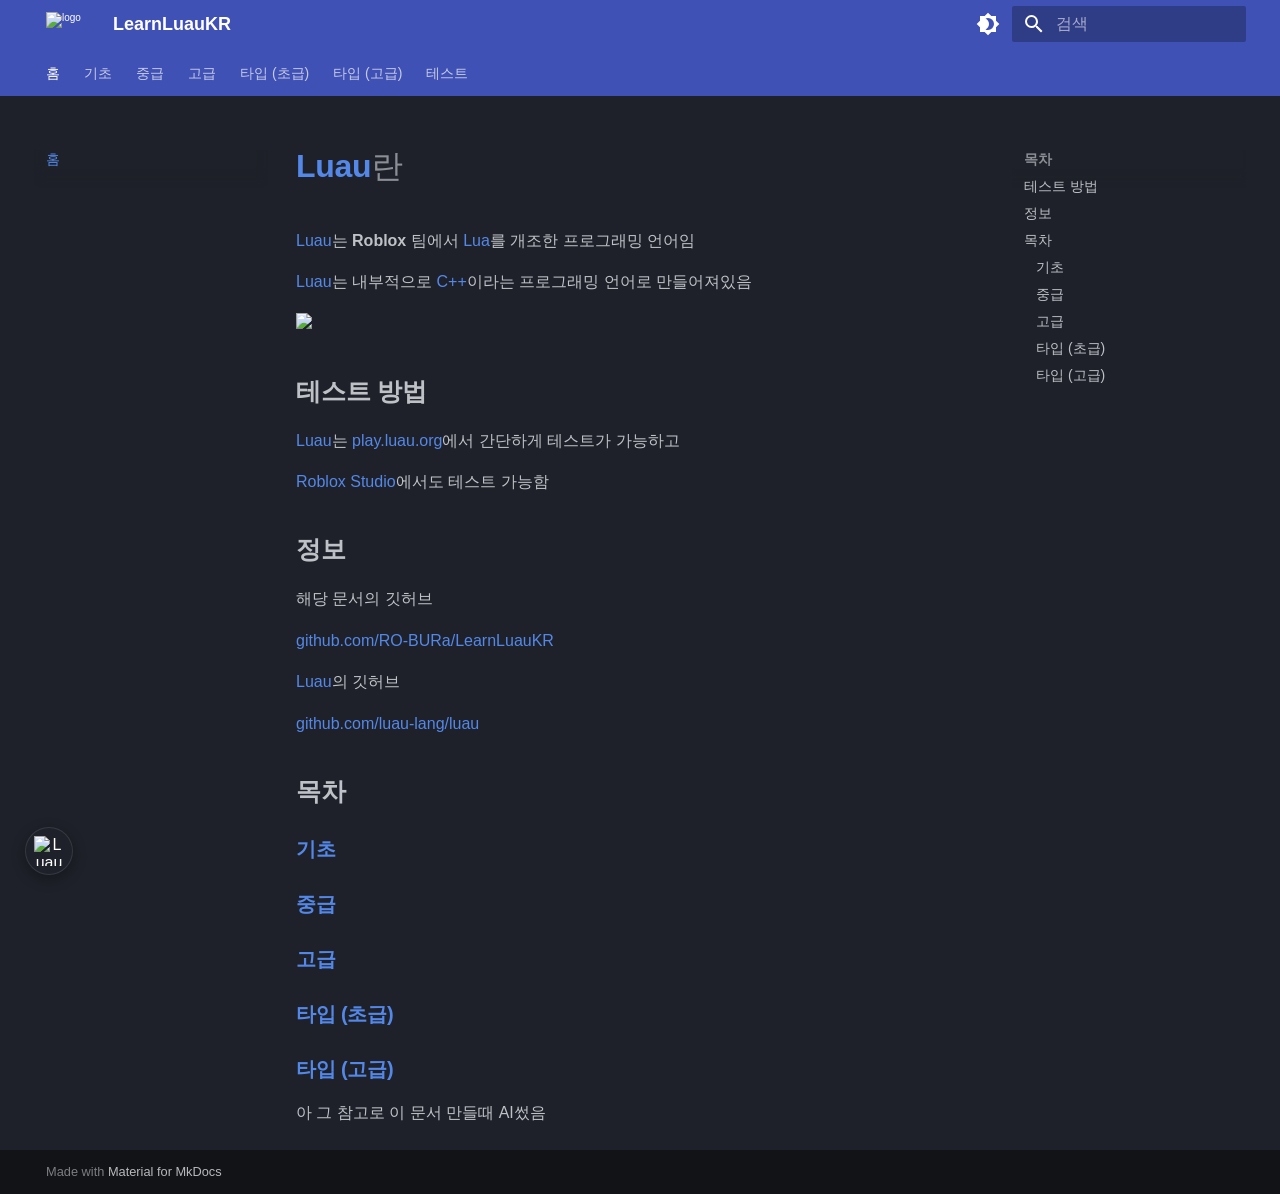
==== commit d19c05f3: "Deployed 6e20915 with MkDocs version: 1.6.1" ====
--- a/index.html
+++ b/index.html
@@ -870,16 +870,21 @@
 
                 
 
+  <!-- 왼쪽 아래 Luau 버튼 -->
+  <button id="luau-btn" class="luau-launcher-btn" type="button" title="Luau 코드 테스트" aria-label="Luau 코드 테스트 열기" aria-expanded="false">
+      <img src="https://raw.githubusercontent.com/luau-lang/site/master/logo.svg" alt="Luau">
+  </button>
+
   <div id="luau-container" class="luau-launcher-container">
       <!-- 오른쪽 위 조절 핸들 -->
-      <div id="luau-resizer" class="resizer-top-right"></div>
-      
-      <iframe src="https://play.luau.org/?embed=true&amp;theme=auto#code=N4IgbiBcBMA0IGMohPAzlUB7ADgFwEsBbAgLwENCsA7AGQFMx6AbKOEAE3oCMBXAcwZNWMAL6igA"
-              style="width: 100%; height: 100%;" 
-              loading="lazy"
-              allowfullscreen=""
-              allow="clipboard-write">
-      </iframe>
+      <div id="luau-resizer" class="resizer-top-right" title="드래그해서 크기 조절"></div>
+
+      <div class="luau-launcher-header">
+          <span>Luau 코드 테스트</span>
+          <button id="luau-close" type="button" title="닫기 (Esc)" aria-label="닫기">✕</button>
+      </div>
+
+      <div id="luau-frame-wrap" class="luau-launcher-body"></div>
   </div>
 
               </article>
@@ -929,6 +934,8 @@
     
       <script src="assets/javascripts/bundle.d7400e89.min.js"></script>
       
+        <script src="https://cdn.jsdelivr.net/npm/lz-string@1.5.0/libs/lz-string.min.js"></script>
+      
         <script src="stylesheets/extra.js"></script>
       
     
--- a/stylesheets/extra.css
+++ b/stylesheets/extra.css
@@ -60,31 +60,152 @@
     font-size: 0.8em;
 }
 
-/* 컨테이너에서 기존 resize 삭제 */
+/* 왼쪽 아래 Luau 버튼 */
+.luau-launcher-btn {
+    position: fixed;
+    bottom: 25px;
+    left: 25px;
+    width: 48px;
+    height: 48px;
+    padding: 8px;
+    z-index: 101;
+    cursor: pointer;
+    background: var(--md-default-bg-color);
+    border: 1px solid var(--md-default-fg-color--lightest);
+    border-radius: 50%;
+    box-shadow: 0 4px 14px rgba(0, 0, 0, 0.3);
+    transition: transform 0.15s;
+}
+
+.luau-launcher-btn:hover {
+    transform: scale(1.08);
+}
+
+.luau-launcher-btn img {
+    display: block;
+    width: 100%;
+    height: 100%;
+}
+
+/* 코드 테스트 창 */
 .luau-launcher-container {
     position: fixed;
     bottom: 85px;
     left: 25px;
     width: 500px;
     height: 400px; /* 초기 높이 설정 */
+    max-width: calc(100vw - 50px);
+    max-height: calc(100vh - 110px);
     z-index: 101;
-    background: #1e1e1e;
-    border: 1px solid rgba(255, 255, 255, 0.1);
+    background: var(--md-default-bg-color);
+    border: 1px solid var(--md-default-fg-color--lightest);
     border-radius: 12px;
-    box-shadow: 0 10px 30px rgba(0,0,0,0.5);
+    box-shadow: 0 10px 30px rgba(0, 0, 0, 0.5);
     display: none;
+    flex-direction: column;
     overflow: visible; /* 핸들이 살짝 튀어나와도 보이게 ㅋ */
+}
+
+.luau-launcher-container.is-open {
+    display: flex;
+}
+
+/* 창 위쪽 제목줄 */
+.luau-launcher-header {
+    display: flex;
+    align-items: center;
+    justify-content: space-between;
+    padding: 6px 30px 6px 12px; /* 오른쪽은 조절 핸들 자리 */
+    font-size: 0.7rem;
+    font-weight: 700;
+    color: var(--md-default-fg-color);
+    border-bottom: 1px solid var(--md-default-fg-color--lightest);
+}
+
+.luau-launcher-header button {
+    cursor: pointer;
+    background: none;
+    border: none;
+    padding: 0 4px;
+    font-size: 0.9rem;
+    color: var(--md-default-fg-color--light);
+}
+
+.luau-launcher-header button:hover {
+    color: var(--md-accent-fg-color);
+}
+
+.luau-launcher-body {
+    flex: 1;
+    min-height: 0;
+    border-radius: 0 0 12px 12px;
+    overflow: hidden;
+}
+
+.luau-launcher-body iframe {
+    display: block;
+    width: 100%;
+    height: 100%;
+    border: none;
 }
 
 /* 오른쪽 위 조절 핸들 스타일 */
 .resizer-top-right {
     position: absolute;
-    top: -5px;
-    right: -5px;
+    top: -6px;
+    right: -6px;
     width: 20px;
     height: 20px;
     cursor: nesw-resize; /* 대각선 조절 커서 ㅋ */
-    background: rgba(255, 255, 255, 0.3); /* 위치 확인용 (나중에 투명하게 바꿔도 됨) */
+    touch-action: none; /* 터치로 드래그할때 화면 스크롤 막음 */
+    background: var(--md-accent-fg-color);
+    border: 2px solid var(--md-default-bg-color);
     border-radius: 50%;
     z-index: 102;
-}+}
+
+/* 폰처럼 화면 좁을때는 화면 폭에 맞춤 */
+@media screen and (max-width: 600px) {
+    .luau-launcher-btn {
+        bottom: 16px;
+        left: 16px;
+    }
+
+    .luau-launcher-container {
+        left: 16px;
+        bottom: 76px;
+        width: calc(100vw - 32px);
+        max-width: calc(100vw - 32px);
+        height: 60vh;
+    }
+}
+
+/* 코드 블록 실행 버튼 */
+.md-typeset .language-luau.highlight,
+.md-typeset .language-lua.highlight {
+    position: relative;
+}
+
+.luau-run-btn {
+    position: absolute;
+    top: 6px;
+    right: 42px; /* 복사 버튼 왼쪽 */
+    height: 24px;
+    display: inline-flex;
+    align-items: center;
+    gap: 4px;
+    padding: 2px 8px;
+    cursor: pointer;
+    font-size: 0.6rem;
+    color: var(--md-default-fg-color--light);
+    background: var(--md-code-bg-color);
+    border: 1px solid var(--md-default-fg-color--lightest);
+    border-radius: 4px;
+    opacity: 0.6;
+    transition: opacity 0.15s, color 0.15s;
+}
+
+.luau-run-btn:hover {
+    opacity: 1;
+    color: var(--md-accent-fg-color);
+}
